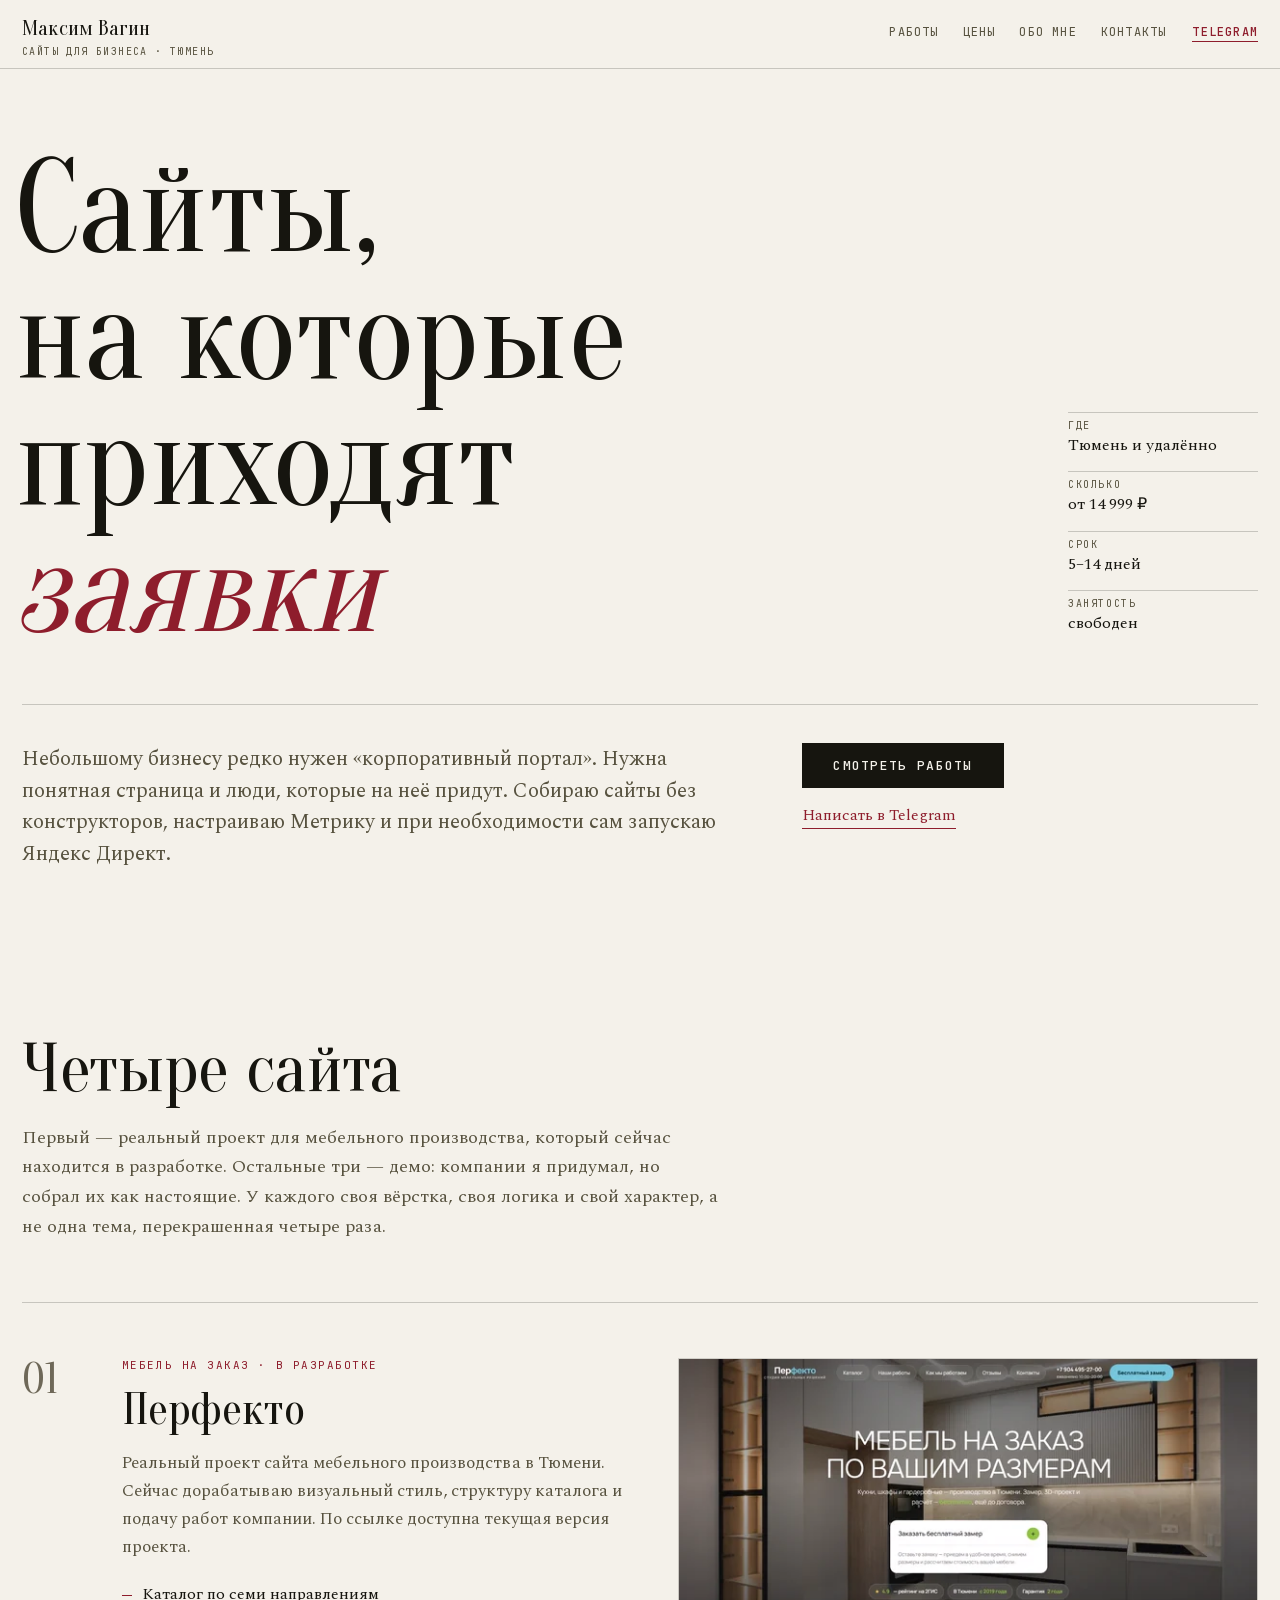
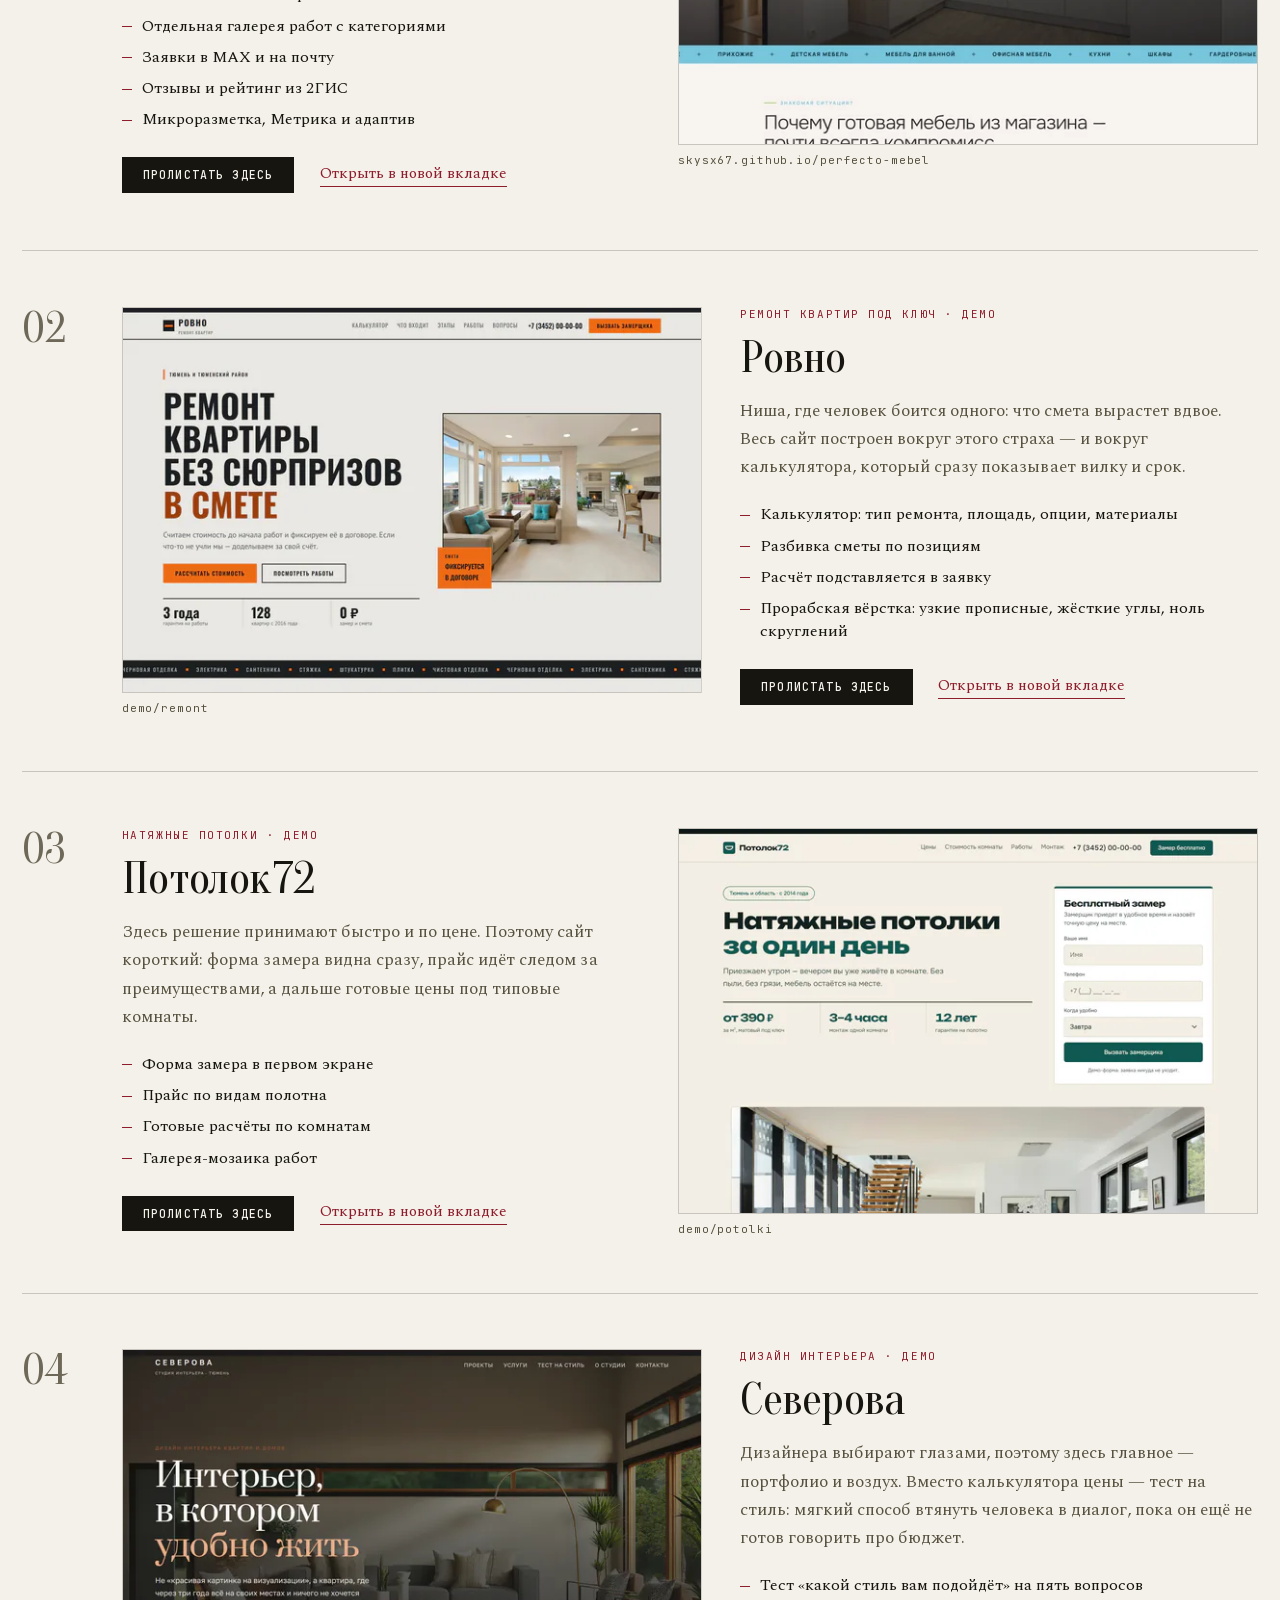
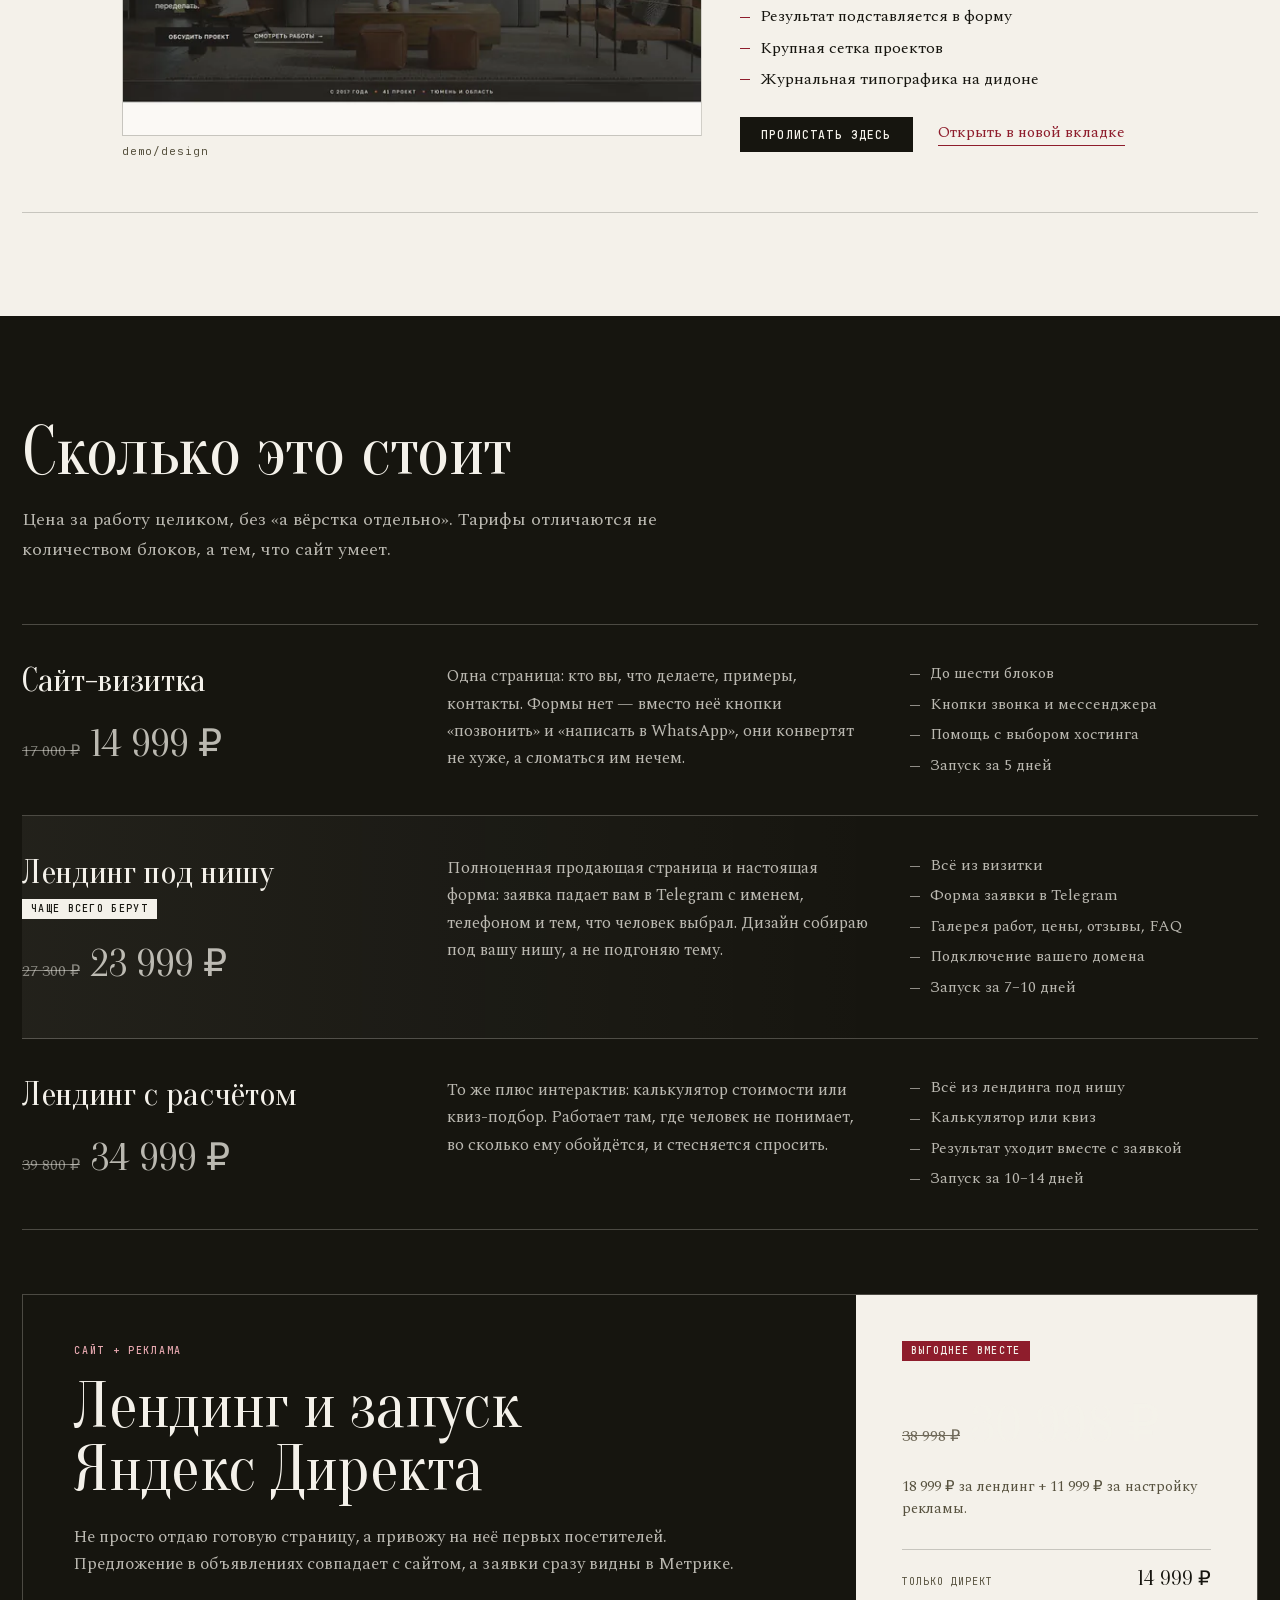
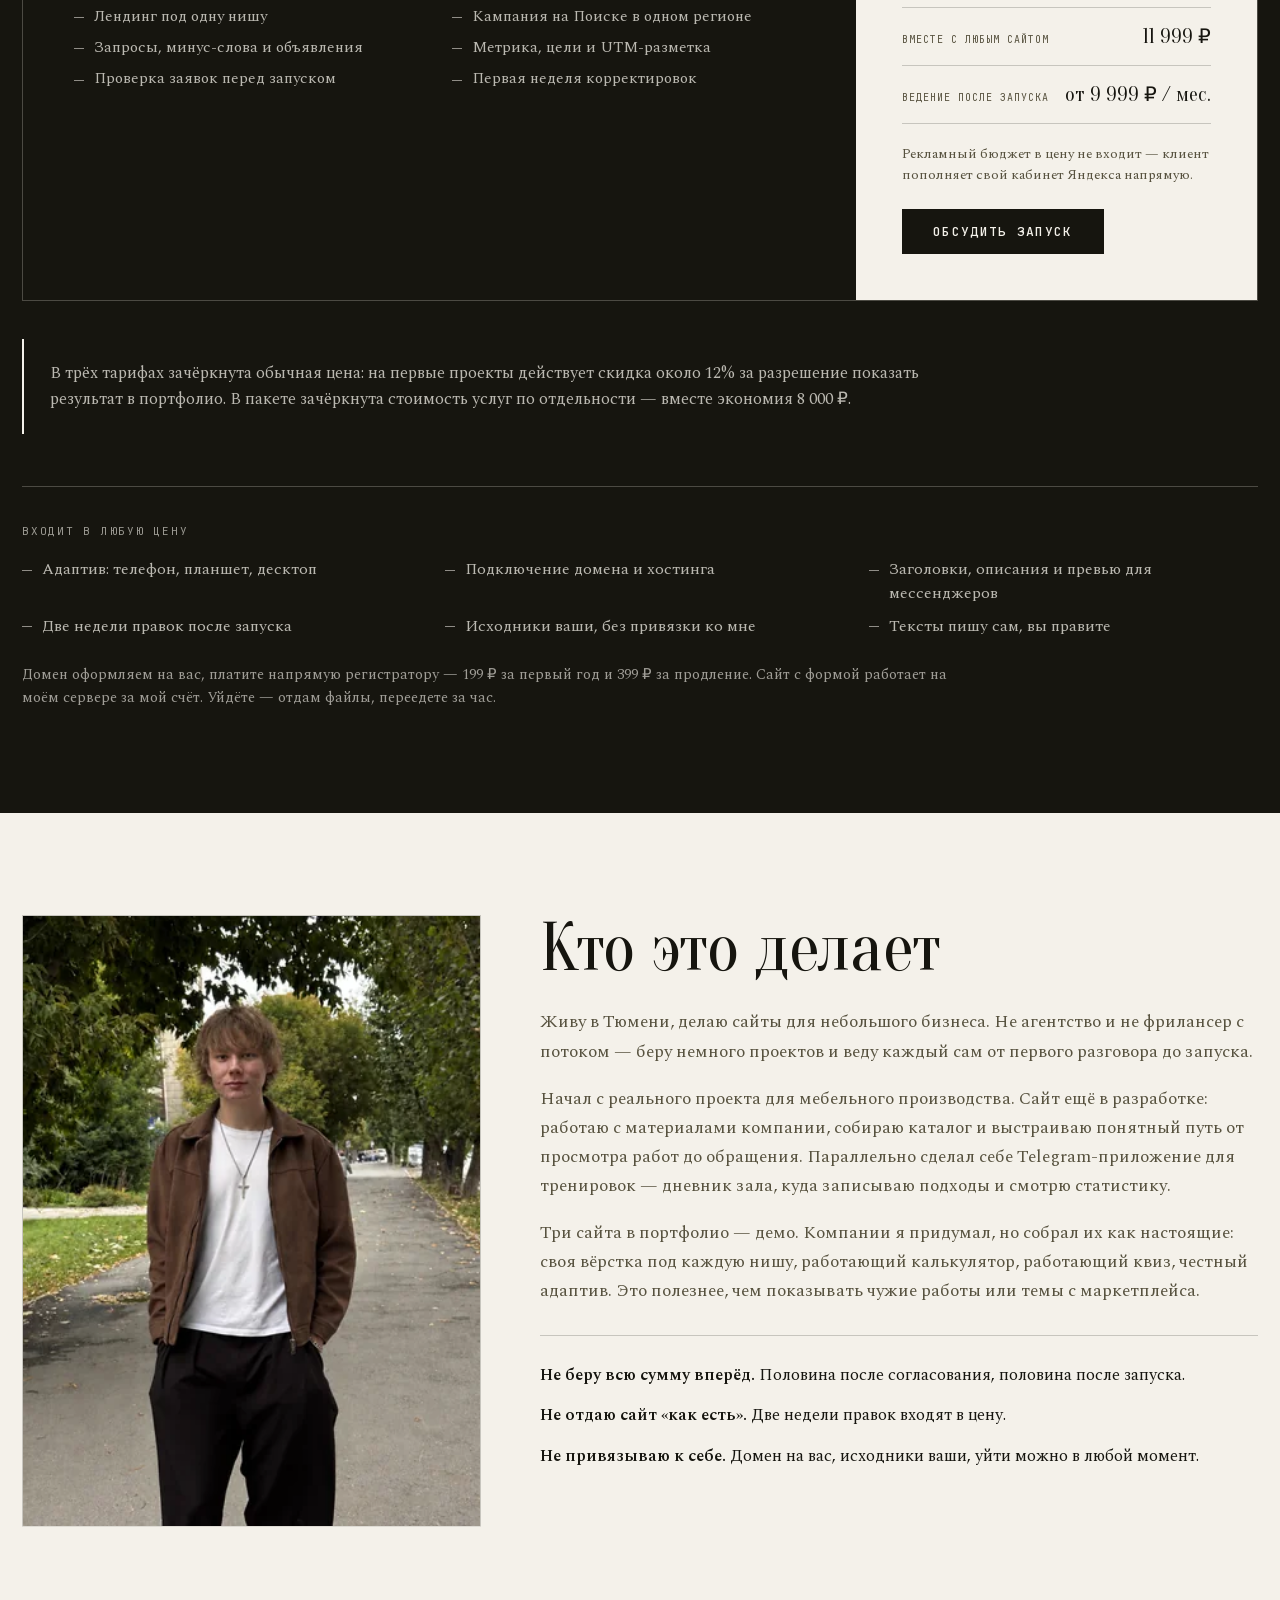
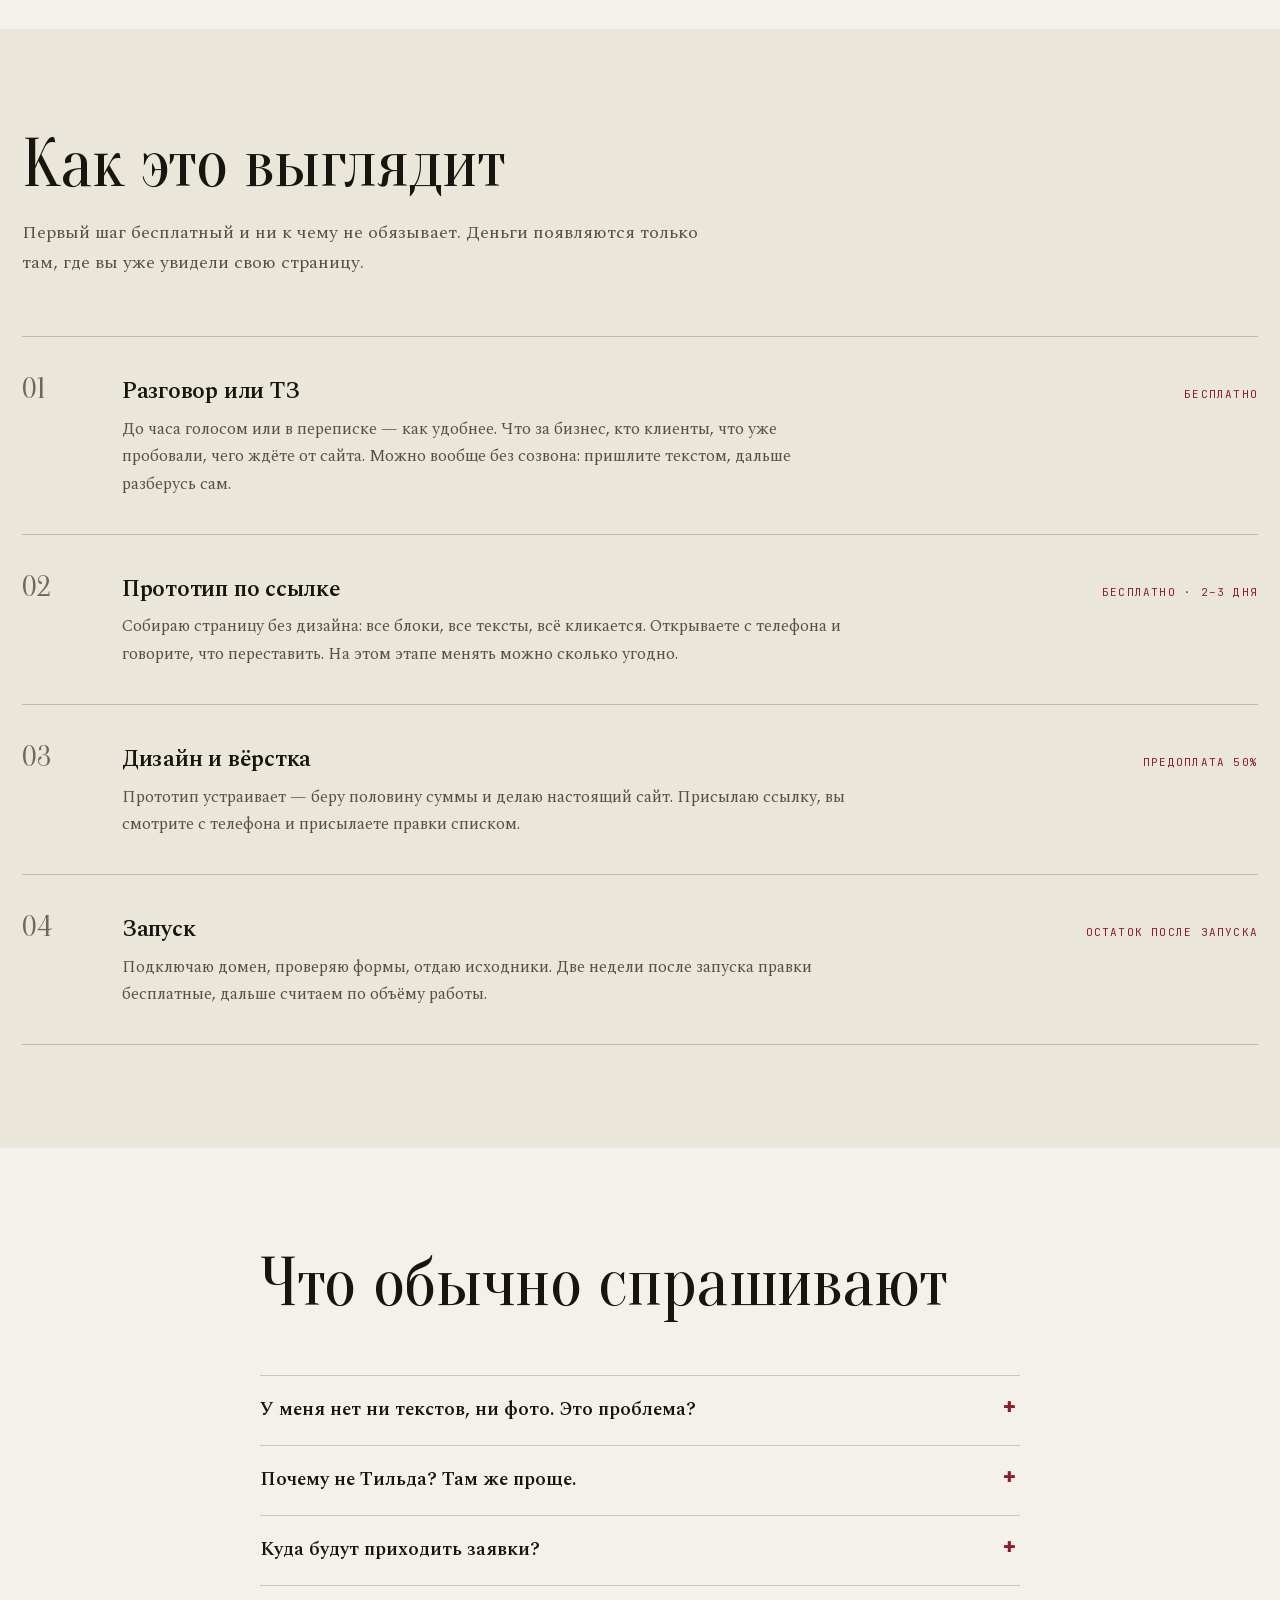
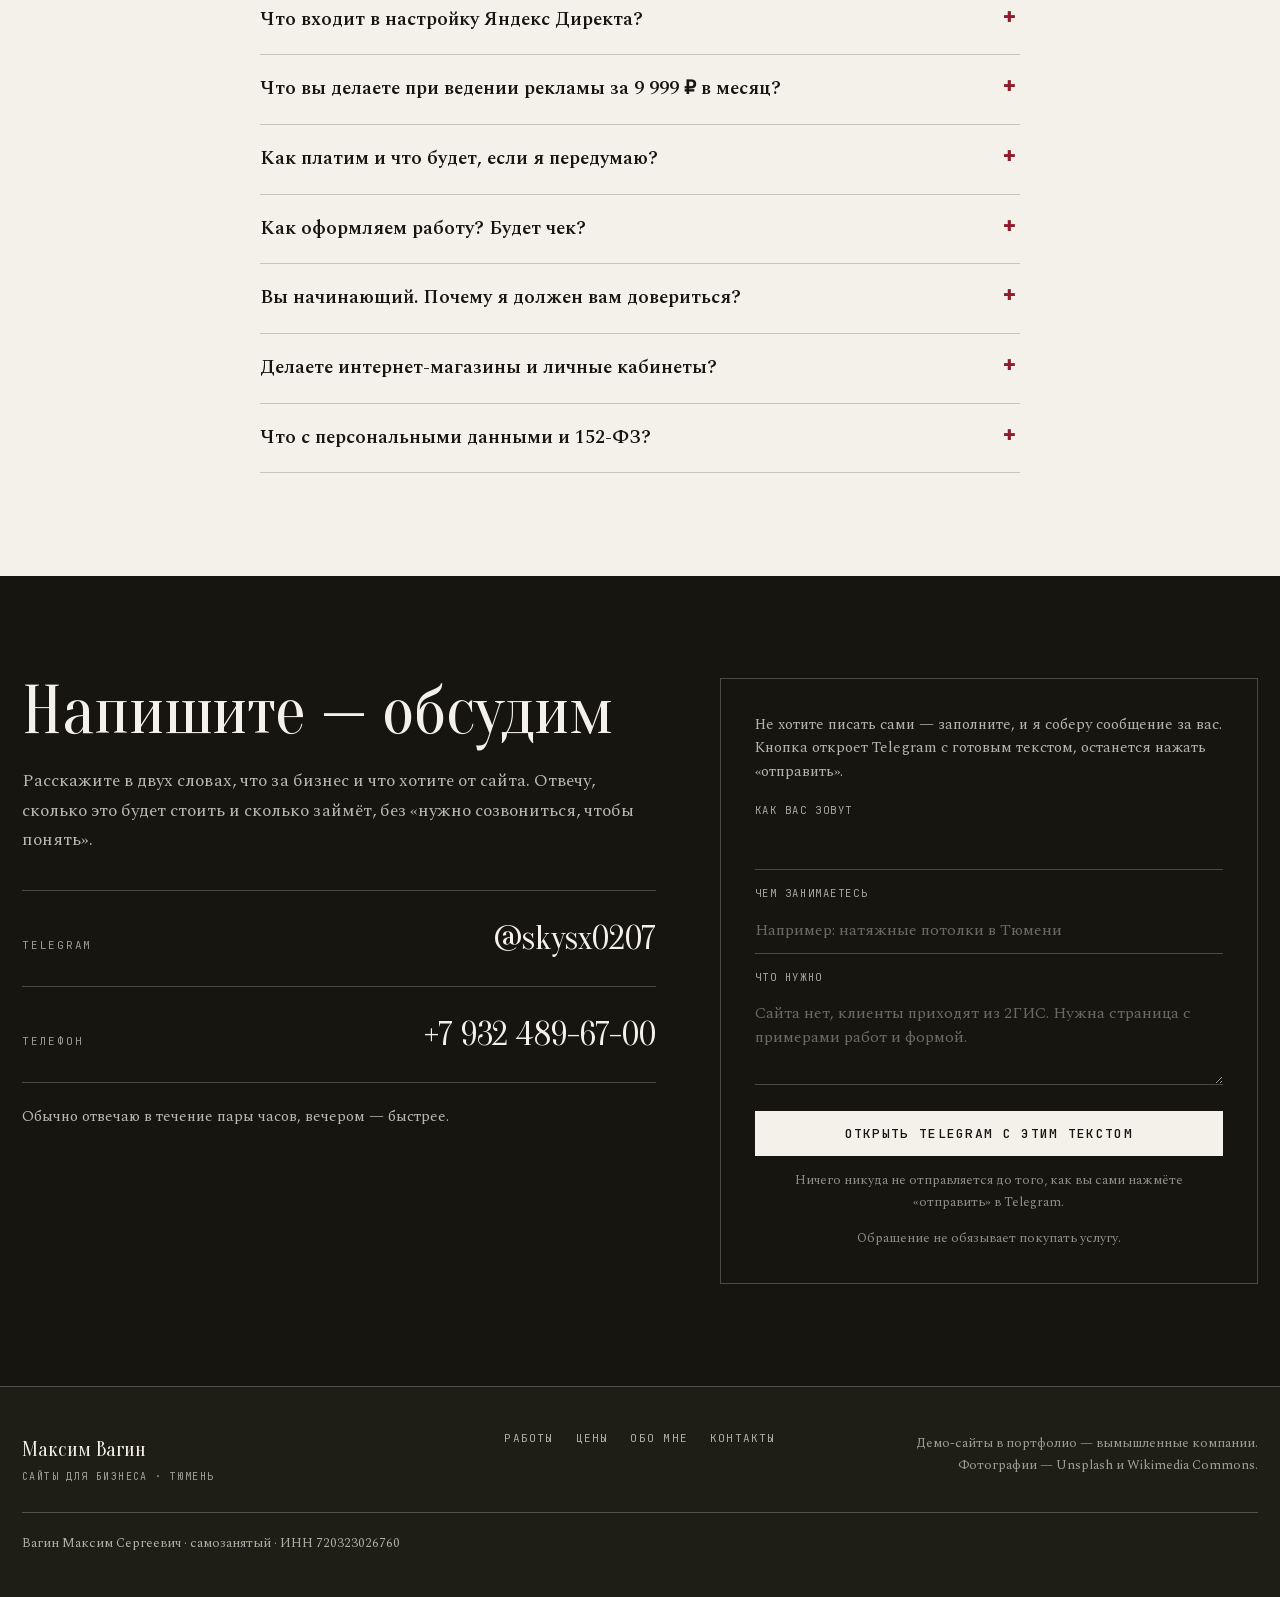
==== index.html @ 486c0d4c "Добавить личный портрет в блок обо мне" ====
<!DOCTYPE html>
<html lang="ru">
<head>
<meta charset="utf-8">
<meta name="viewport" content="width=device-width, initial-scale=1">
<title>Максим Вагин — сайты и Яндекс Директ в Тюмени от 14 999 ₽</title>
<meta name="description" content="Делаю лендинги и сайты-визитки для бизнеса в Тюмени: индивидуальный дизайн, адаптив, заявки и Яндекс Директ. Сайт от 14 999 ₽, лендинг с запуском рекламы — 30 998 ₽.">
<link rel="canonical" href="https://skysx67.github.io/portfolio/">
<meta name="author" content="Максим Вагин">
<meta property="og:type" content="profile">
<meta property="og:locale" content="ru_RU">
<meta property="og:url" content="https://skysx67.github.io/portfolio/">
<meta property="og:title" content="Максим Вагин — сайты для бизнеса в Тюмени">
<meta property="og:description" content="Лендинги без конструкторов и запуск Яндекс Директа. Сайт от 14 999 ₽, пакет с рекламой — 30 998 ₽.">
<meta property="og:image" content="https://skysx67.github.io/portfolio/assets/img/og-14999.png">
<meta property="og:image:width" content="1200">
<meta property="og:image:height" content="630">
<meta property="og:image:type" content="image/png">
<meta property="og:image:alt" content="Максим Вагин — сайты для бизнеса от 14 999 рублей">
<meta name="twitter:card" content="summary_large_image">
<meta name="twitter:title" content="Максим Вагин — сайты для бизнеса в Тюмени">
<meta name="twitter:description" content="Сайты от 14 999 ₽. Лендинг с запуском Яндекс Директа — 30 998 ₽.">
<meta name="twitter:image" content="https://skysx67.github.io/portfolio/assets/img/og-14999.png">
<link rel="icon" href="data:image/svg+xml,%3Csvg xmlns='http://www.w3.org/2000/svg' viewBox='0 0 64 64'%3E%3Crect width='64' height='64' fill='%2316150F'/%3E%3Ctext x='32' y='46' font-family='Georgia,serif' font-size='40' fill='%23F4F1EA' text-anchor='middle'%3E%D0%92%3C/text%3E%3C/svg%3E">

<link rel="preload" as="font" type="font/woff2" href="assets/fonts/oranienbaum-400-cyrillic.woff2" crossorigin>
<link rel="preload" as="font" type="font/woff2" href="assets/fonts/spectral-400-cyrillic.woff2" crossorigin>
<link rel="preload" as="image" href="assets/img/case-perfecto-1200.webp" fetchpriority="high"
      imagesrcset="assets/img/case-perfecto-600.webp 600w, assets/img/case-perfecto-900.webp 900w, assets/img/case-perfecto-1200.webp 1200w, assets/img/case-perfecto-1600.webp 1600w"
      imagesizes="(max-width:660px) calc(100vw - 44px), (max-width:1100px) 88vw, (max-width:1324px) 45vw, 575px">
<script>
/* Включаем стартовые состояния анимаций до первой отрисовки — иначе страница
   моргнёт готовым видом. Если app.js почему-то не доедет, через 1,2 с после
   загрузки всё показываем принудительно. */
(function(d){var h=d.documentElement;
 if(matchMedia('(prefers-reduced-motion:reduce)').matches)return;
 h.className+=' rv-on';
 addEventListener('load',function(){setTimeout(function(){
   if(!h.dataset.rvReady)h.classList.remove('rv-on');},1200);});
})(document);
</script>
<link rel="stylesheet" href="assets/css/style.css">

<script type="application/ld+json">
{
  "@context": "https://schema.org",
  "@type": "ProfessionalService",
  "name": "Максим Вагин — разработка сайтов",
  "description": "Разработка лендингов и сайтов-визиток, настройка Яндекс Директа для малого бизнеса в Тюмени.",
  "url": "https://skysx67.github.io/portfolio/",
  "areaServed": { "@type": "City", "name": "Тюмень" },
  "priceRange": "14999-34999 RUB",
  "founder": { "@type": "Person", "name": "Максим Вагин" },
  "sameAs": ["https://t.me/skysx0207"],
  "telephone": "+79324896700",
  "makesOffer": [
    { "@type": "Offer", "name": "Сайт-визитка", "price": "14999", "priceCurrency": "RUB",
      "description": "Одна страница без формы: кнопки «позвонить» и «написать в WhatsApp». Запуск за 5 дней." },
    { "@type": "Offer", "name": "Лендинг под нишу", "price": "23999", "priceCurrency": "RUB",
      "description": "Продающая страница с формой заявки в Telegram, галереей, ценами и FAQ. Запуск за 7–10 дней." },
    { "@type": "Offer", "name": "Лендинг с расчётом", "price": "34999", "priceCurrency": "RUB",
      "description": "Лендинг с калькулятором стоимости или квизом-подбором. Запуск за 10–14 дней." },
    { "@type": "Offer", "name": "Настройка Яндекс Директа", "price": "14999", "priceCurrency": "RUB",
      "description": "Настройка поисковой рекламной кампании, Метрики, целей и UTM-разметки." },
    { "@type": "Offer", "name": "Лендинг и запуск Яндекс Директа", "price": "30998", "priceCurrency": "RUB",
      "description": "Лендинг под нишу и настройка поисковой рекламы в Яндекс Директе." },
    { "@type": "Offer", "name": "Ведение Яндекс Директа", "price": "9999", "priceCurrency": "RUB",
      "description": "Ежемесячная оптимизация поисковой рекламы, контроль расходов и отчёт по результатам." }
  ]
}
</script>
</head>
<body>

<a class="skip" href="#main">Перейти к содержимому</a>

<header class="hdr" id="top">
  <div class="wrap hdr__in">
    <a class="brand" href="#top">
      <span class="brand__name">Максим Вагин</span>
      <span class="brand__role">сайты для бизнеса · Тюмень</span>
    </a>
    <nav class="nav" aria-label="Основная навигация">
      <a href="#cases">Работы</a>
      <a href="#services">Цены</a>
      <a href="#about">Обо мне</a>
      <a href="#contact">Контакты</a>
    </nav>
    <a class="hdr__tg" href="https://t.me/skysx0207" target="_blank" rel="noopener">Telegram</a>
    <button class="burger" type="button" aria-label="Меню" aria-expanded="false" aria-controls="mnav">
      <span></span>
    </button>
  </div>
  <nav class="mnav" id="mnav" hidden aria-label="Мобильная навигация">
    <a href="#cases">Работы</a><a href="#services">Цены</a><a href="#about">Обо мне</a><a href="#contact">Контакты</a>
    <a href="https://t.me/skysx0207" target="_blank" rel="noopener">Telegram · @skysx0207</a>
  </nav>
</header>

<main id="main">

<!-- HERO -->
<section class="hero">
  <div class="wrap hero__in">
    <div class="hero__head">
      <h1 data-rv="mask">Сайты,<br>на которые<br>приходят<br><span class="hero__em">заявки</span></h1>
    </div>
    <aside class="hero__meta" data-rv="up" style="--rv-i:1">
      <dl>
        <div><dt>Где</dt><dd>Тюмень и удалённо</dd></div>
        <div><dt>Сколько</dt><dd>от 14 999 ₽</dd></div>
        <div><dt>Срок</dt><dd>5–14 дней</dd></div>
        <div><dt>Занятость</dt><dd>свободен</dd></div>
      </dl>
    </aside>
  </div>
  <div class="wrap hero__foot">
    <p class="hero__lead" data-rv="up">Небольшому бизнесу редко нужен «корпоративный портал». Нужна понятная страница и люди, которые на неё придут. Собираю сайты без конструкторов, настраиваю Метрику и при необходимости сам запускаю Яндекс Директ.</p>
    <p class="hero__cta" data-rv="up" style="--rv-i:1">
      <a class="btn" href="#cases">Смотреть работы</a>
      <a class="ulink" href="https://t.me/skysx0207" target="_blank" rel="noopener">Написать в Telegram</a>
    </p>
  </div>
</section>

<!-- КЕЙСЫ -->
<section class="sec" id="cases">
  <div class="wrap">
    <header class="shead">
      <h2 data-rv="mask">Четыре сайта</h2>
      <p data-rv="up" style="--rv-i:1">Первый — реальный проект для мебельного производства, который сейчас находится в разработке. Остальные три — демо: компании я придумал, но собрал их как настоящие. У каждого своя вёрстка, своя логика и свой характер, а не одна тема, перекрашенная четыре раза.</p>
    </header>

    <ol class="cases">

      <li class="case" data-rv="row" data-rv-stagger data-view="https://skysx67.github.io/perfecto-mebel/" data-view-title="Перфекто" data-view-url="skysx67.github.io/perfecto-mebel">
        <span class="case__num" data-rv="fig" aria-hidden="true">01</span>
        <div class="case__body" data-rv="up">
          <p class="case__niche">Мебель на заказ · в разработке</p>
          <h3>Перфекто</h3>
          <p class="case__desc">Реальный проект сайта мебельного производства в Тюмени. Сейчас дорабатываю визуальный стиль, структуру каталога и подачу работ компании. По ссылке доступна текущая версия проекта.</p>
          <ul class="case__list">
            <li>Каталог по семи направлениям</li>
            <li>Отдельная галерея работ с категориями</li>
            <li>Заявки в MAX и на почту</li>
            <li>Отзывы и рейтинг из 2ГИС</li>
            <li>Микроразметка, Метрика и адаптив</li>
          </ul>
          <p class="case__go"><button class="btn btn--sm" type="button" data-view-open>Пролистать здесь</button><a class="ulink" href="https://skysx67.github.io/perfecto-mebel/" target="_blank" rel="noopener">Открыть в новой вкладке</a></p>
        </div>
        <figure class="case__shot" data-rv="img">
          <a href="https://skysx67.github.io/perfecto-mebel/" target="_blank" rel="noopener">
            <img src="assets/img/case-perfecto-1200.webp"
                 srcset="assets/img/case-perfecto-600.webp 600w, assets/img/case-perfecto-900.webp 900w, assets/img/case-perfecto-1200.webp 1200w, assets/img/case-perfecto-1600.webp 1600w"
                 sizes="(max-width:660px) calc(100vw - 44px), (max-width:1100px) 88vw, (max-width:1324px) 45vw, 575px"
                 alt="Обновлённый первый экран сайта мебельной компании Перфекто: кухня в интерьере и заголовок «Мебель на заказ по вашим размерам»" width="1200" height="800" fetchpriority="high">
          </a>
          <figcaption>skysx67.github.io/perfecto-mebel</figcaption>
        </figure>
      </li>

      <li class="case case--flip" data-rv="row" data-rv-stagger data-view="demo/remont/" data-view-title="Ровно" data-view-url="demo/remont">
        <span class="case__num" data-rv="fig" aria-hidden="true">02</span>
        <div class="case__body" data-rv="up">
          <p class="case__niche">Ремонт квартир под ключ · демо</p>
          <h3>Ровно</h3>
          <p class="case__desc">Ниша, где человек боится одного: что смета вырастет вдвое. Весь сайт построен вокруг этого страха — и вокруг калькулятора, который сразу показывает вилку и срок.</p>
          <ul class="case__list">
            <li>Калькулятор: тип ремонта, площадь, опции, материалы</li>
            <li>Разбивка сметы по позициям</li>
            <li>Расчёт подставляется в заявку</li>
            <li>Прорабская вёрстка: узкие прописные, жёсткие углы, ноль скруглений</li>
          </ul>
          <p class="case__go"><button class="btn btn--sm" type="button" data-view-open>Пролистать здесь</button><a class="ulink" href="demo/remont/">Открыть в новой вкладке</a></p>
        </div>
        <figure class="case__shot" data-rv="img">
          <a href="demo/remont/"><img src="assets/img/case-remont-1200.webp"
                 srcset="assets/img/case-remont-600.webp 600w, assets/img/case-remont-900.webp 900w, assets/img/case-remont-1200.webp 1200w, assets/img/case-remont-1600.webp 1600w"
                 sizes="(max-width:660px) calc(100vw - 44px), (max-width:1100px) 88vw, (max-width:1324px) 45vw, 575px"
                 alt="Первый экран демо-лендинга ремонта квартир «Ровно» с калькулятором сметы" width="1200" height="800" loading="lazy"></a>
          <figcaption>demo/remont</figcaption>
        </figure>
      </li>

      <li class="case" data-rv="row" data-rv-stagger data-view="demo/potolki/" data-view-title="Потолок 72" data-view-url="demo/potolki">
        <span class="case__num" data-rv="fig" aria-hidden="true">03</span>
        <div class="case__body" data-rv="up">
          <p class="case__niche">Натяжные потолки · демо</p>
          <h3>Потолок&#8202;72</h3>
          <p class="case__desc">Здесь решение принимают быстро и по цене. Поэтому сайт короткий: форма замера видна сразу, прайс идёт следом за преимуществами, а дальше готовые цены под типовые комнаты.</p>
          <ul class="case__list">
            <li>Форма замера в первом экране</li>
            <li>Прайс по видам полотна</li>
            <li>Готовые расчёты по комнатам</li>
            <li>Галерея-мозаика работ</li>
          </ul>
          <p class="case__go"><button class="btn btn--sm" type="button" data-view-open>Пролистать здесь</button><a class="ulink" href="demo/potolki/">Открыть в новой вкладке</a></p>
        </div>
        <figure class="case__shot" data-rv="img">
          <a href="demo/potolki/"><img src="assets/img/case-potolki-1200.webp"
                 srcset="assets/img/case-potolki-600.webp 600w, assets/img/case-potolki-900.webp 900w, assets/img/case-potolki-1200.webp 1200w, assets/img/case-potolki-1600.webp 1600w"
                 sizes="(max-width:660px) calc(100vw - 44px), (max-width:1100px) 88vw, (max-width:1324px) 45vw, 575px"
                 alt="Первый экран демо-лендинга натяжных потолков «Потолок72» с формой замера" width="1200" height="800" loading="lazy"></a>
          <figcaption>demo/potolki</figcaption>
        </figure>
      </li>

      <li class="case case--flip" data-rv="row" data-rv-stagger data-view="demo/design/" data-view-title="Северова" data-view-url="demo/design">
        <span class="case__num" data-rv="fig" aria-hidden="true">04</span>
        <div class="case__body" data-rv="up">
          <p class="case__niche">Дизайн интерьера · демо</p>
          <h3>Северова</h3>
          <p class="case__desc">Дизайнера выбирают глазами, поэтому здесь главное — портфолио и воздух. Вместо калькулятора цены — тест на стиль: мягкий способ втянуть человека в диалог, пока он ещё не готов говорить про бюджет.</p>
          <ul class="case__list">
            <li>Тест «какой стиль вам подойдёт» на пять вопросов</li>
            <li>Результат подставляется в форму</li>
            <li>Крупная сетка проектов</li>
            <li>Журнальная типографика на дидоне</li>
          </ul>
          <p class="case__go"><button class="btn btn--sm" type="button" data-view-open>Пролистать здесь</button><a class="ulink" href="demo/design/">Открыть в новой вкладке</a></p>
        </div>
        <figure class="case__shot" data-rv="img">
          <a href="demo/design/"><img src="assets/img/case-design-1200.webp"
                 srcset="assets/img/case-design-600.webp 600w, assets/img/case-design-900.webp 900w, assets/img/case-design-1200.webp 1200w, assets/img/case-design-1600.webp 1600w"
                 sizes="(max-width:660px) calc(100vw - 44px), (max-width:1100px) 88vw, (max-width:1324px) 45vw, 575px"
                 alt="Первый экран демо-лендинга студии дизайна интерьера «Северова»" width="1200" height="800" loading="lazy"></a>
          <figcaption>demo/design</figcaption>
        </figure>
      </li>

    </ol>
  </div>
</section>

<!-- ЦЕНЫ -->
<section class="sec sec--dark" id="services">
  <div class="wrap">
    <header class="shead shead--light">
      <h2 data-rv="mask">Сколько это стоит</h2>
      <p data-rv="up" style="--rv-i:1">Цена за работу целиком, без «а вёрстка отдельно». Тарифы отличаются не количеством блоков, а тем, что сайт умеет.</p>
    </header>

    <div class="price" data-rv-stagger>

      <article class="tier" data-rv="up">
        <div class="tier__head">
          <h3>Сайт-визитка</h3>
          <p class="tier__sum"><s>17 000 ₽</s> <b>14 999 ₽</b></p>
        </div>
        <p class="tier__what">Одна страница: кто вы, что делаете, примеры, контакты. Формы нет — вместо неё кнопки «позвонить» и «написать в WhatsApp», они конвертят не хуже, а сломаться им нечем.</p>
        <ul class="tier__list">
          <li>До шести блоков</li>
          <li>Кнопки звонка и мессенджера</li>
          <li>Помощь с выбором хостинга</li>
          <li>Запуск за 5 дней</li>
        </ul>
      </article>

      <article class="tier tier--main" data-rv="up">
        <div class="tier__head">
          <h3>Лендинг под нишу <span class="tier__tag">чаще всего берут</span></h3>
          <p class="tier__sum"><s>27 300 ₽</s> <b>23 999 ₽</b></p>
        </div>
        <p class="tier__what">Полноценная продающая страница и настоящая форма: заявка падает вам в Telegram с именем, телефоном и тем, что человек выбрал. Дизайн собираю под вашу нишу, а не подгоняю тему.</p>
        <ul class="tier__list">
          <li>Всё из визитки</li>
          <li>Форма заявки в Telegram</li>
          <li>Галерея работ, цены, отзывы, FAQ</li>
          <li>Подключение вашего домена</li>
          <li>Запуск за 7–10 дней</li>
        </ul>
      </article>

      <article class="tier" data-rv="up">
        <div class="tier__head">
          <h3>Лендинг с расчётом</h3>
          <p class="tier__sum"><s>39 800 ₽</s> <b>34 999 ₽</b></p>
        </div>
        <p class="tier__what">То же плюс интерактив: калькулятор стоимости или квиз-подбор. Работает там, где человек не понимает, во сколько ему обойдётся, и стесняется спросить.</p>
        <ul class="tier__list">
          <li>Всё из лендинга под нишу</li>
          <li>Калькулятор или квиз</li>
          <li>Результат уходит вместе с заявкой</li>
          <li>Запуск за 10–14 дней</li>
        </ul>
      </article>

    </div>

    <article class="launch" data-rv="up">
      <div class="launch__copy">
        <p class="launch__eyebrow">Сайт + реклама</p>
        <h3>Лендинг и запуск Яндекс Директа</h3>
        <p class="launch__lead">Не просто отдаю готовую страницу, а привожу на неё первых посетителей. Предложение в объявлениях совпадает с сайтом, а заявки сразу видны в Метрике.</p>
        <ul class="tier__list launch__list">
          <li>Лендинг под одну нишу</li>
          <li>Кампания на Поиске в одном регионе</li>
          <li>Запросы, минус-слова и объявления</li>
          <li>Метрика, цели и UTM-разметка</li>
          <li>Проверка заявок перед запуском</li>
          <li>Первая неделя корректировок</li>
        </ul>
      </div>
      <aside class="launch__buy">
        <span class="tier__tag">выгоднее вместе</span>
        <p class="tier__sum launch__sum"><s>38 998 ₽</s> <b>30 998 ₽</b></p>
        <p class="launch__math">18 999 ₽ за лендинг + 11 999 ₽ за настройку рекламы.</p>
        <dl class="launch__rates">
          <div><dt>Только Директ</dt><dd>14 999 ₽</dd></div>
          <div><dt>Вместе с любым сайтом</dt><dd>11 999 ₽</dd></div>
          <div><dt>Ведение после запуска</dt><dd>от 9 999 ₽ / мес.</dd></div>
        </dl>
        <p class="launch__note">Рекламный бюджет в цену не входит — клиент пополняет свой кабинет Яндекса напрямую.</p>
        <a class="btn" href="#contact">Обсудить запуск</a>
      </aside>
    </article>

    <!-- Убрать этот блок, когда наберётся три клиента -->
    <p class="offer" data-rv="up">В трёх тарифах зачёркнута обычная цена: на первые проекты действует скидка около 12% за разрешение показать результат в портфолио. В пакете зачёркнута стоимость услуг по отдельности — вместе экономия 8 000 ₽.</p>

    <div class="incl" data-rv="up">
      <h3>Входит в любую цену</h3>
      <ul>
        <li>Адаптив: телефон, планшет, десктоп</li>
        <li>Подключение домена и хостинга</li>
        <li>Заголовки, описания и превью для мессенджеров</li>
        <li>Две недели правок после запуска</li>
        <li>Исходники ваши, без привязки ко мне</li>
        <li>Тексты пишу сам, вы правите</li>
      </ul>
      <p class="incl__note">Домен оформляем на вас, платите напрямую регистратору — 199 ₽ за первый год и 399 ₽ за продление. Сайт с формой работает на моём сервере за мой счёт. Уйдёте — отдам файлы, переедете за час.</p>
    </div>
  </div>
</section>

<!-- ОБО МНЕ -->
<section class="sec" id="about">
  <div class="wrap about">
    <figure class="about__img" data-rv="img">
      <img src="assets/img/maxim-portrait-600.webp"
           srcset="assets/img/maxim-portrait-360.webp 360w, assets/img/maxim-portrait-600.webp 600w, assets/img/maxim-portrait-1086.webp 1086w"
           sizes="(max-width:604px) calc(100vw - 44px), (max-width:900px) 560px, (max-width:1324px) 36vw, 468px"
           alt="Максим Вагин — разработчик сайтов для небольшого бизнеса в Тюмени" width="600" height="800" loading="lazy">
    </figure>
    <div class="about__text" data-rv="up" style="--rv-i:1">
      <h2 data-rv="mask">Кто это делает</h2>
      <p>Живу в Тюмени, делаю сайты для небольшого бизнеса. Не агентство и не фрилансер с потоком — беру немного проектов и веду каждый сам от первого разговора до запуска.</p>
      <p>Начал с реального проекта для мебельного производства. Сайт ещё в разработке: работаю с материалами компании, собираю каталог и выстраиваю понятный путь от просмотра работ до обращения. Параллельно сделал себе Telegram-приложение для тренировок — дневник зала, куда записываю подходы и смотрю статистику.</p>
      <p>Три сайта в портфолио — демо. Компании я придумал, но собрал их как настоящие: своя вёрстка под каждую нишу, работающий калькулятор, работающий квиз, честный адаптив. Это полезнее, чем показывать чужие работы или темы с маркетплейса.</p>
      <ul class="about__list">
        <li><b>Не беру всю сумму вперёд.</b> Половина после согласования, половина после запуска.</li>
        <li><b>Не отдаю сайт «как есть».</b> Две недели правок входят в цену.</li>
        <li><b>Не привязываю к себе.</b> Домен на вас, исходники ваши, уйти можно в любой момент.</li>
      </ul>
    </div>
  </div>
</section>

<!-- ПРОЦЕСС -->
<section class="sec sec--tint">
  <div class="wrap">
    <header class="shead">
      <h2 data-rv="mask">Как это выглядит</h2>
      <p data-rv="up" style="--rv-i:1">Первый шаг бесплатный и ни к чему не обязывает. Деньги появляются только там, где вы уже увидели свою страницу.</p>
    </header>
    <ol class="flow" data-rv-stagger>
      <li data-rv="up">
        <h3>Разговор или ТЗ</h3>
        <p>До часа голосом или в переписке — как удобнее. Что за бизнес, кто клиенты, что уже пробовали, чего ждёте от сайта. Можно вообще без созвона: пришлите текстом, дальше разберусь сам.</p>
        <p class="flow__t">бесплатно</p>
      </li>
      <li data-rv="up">
        <h3>Прототип по ссылке</h3>
        <p>Собираю страницу без дизайна: все блоки, все тексты, всё кликается. Открываете с телефона и говорите, что переставить. На этом этапе менять можно сколько угодно.</p>
        <p class="flow__t">бесплатно · 2–3 дня</p>
      </li>
      <li data-rv="up">
        <h3>Дизайн и вёрстка</h3>
        <p>Прототип устраивает — беру половину суммы и делаю настоящий сайт. Присылаю ссылку, вы смотрите с телефона и присылаете правки списком.</p>
        <p class="flow__t">предоплата 50%</p>
      </li>
      <li data-rv="up">
        <h3>Запуск</h3>
        <p>Подключаю домен, проверяю формы, отдаю исходники. Две недели после запуска правки бесплатные, дальше считаем по объёму работы.</p>
        <p class="flow__t">остаток после запуска</p>
      </li>
    </ol>
  </div>
</section>

<!-- FAQ -->
<section class="sec">
  <div class="wrap wrap--narrow">
    <header class="shead"><h2 data-rv="mask">Что обычно спрашивают</h2></header>
    <div class="faq" data-rv-stagger>

      <details class="qa" data-rv="up">
        <summary>У меня нет ни текстов, ни фото. Это проблема?</summary>
        <div><p>Тексты пишу сам: задам вопросы, соберу черновик, вы поправите формулировки. С фото сложнее — свои снимки работ всегда убеждают лучше стоковых. Если их нет, на первое время подберу стоковые, потом заменим на ваши, это дело пяти минут.</p></div>
      </details>

      <details class="qa" data-rv="up">
        <summary>Почему не Тильда? Там же проще.</summary>
        <div>
          <p>У сайта на конструкторе есть подписка на платформу. Я передаю исходники: сайт можно разместить у подходящего хостинг-провайдера и перенести к другому разработчику. Подключение домена и хостинга входит в работу; их тарифы, срок размещения и кто оплачивает продление согласуем до начала проекта.</p>
          <p><b>Но минус есть, и он настоящий:</b> сами вы кнопки не потаскаете. На Тильде вы правите сайт мышкой в любой момент, у меня правки делаю я. Если вам важно каждую неделю что-то менять своими руками — берите Тильду, серьёзно, это будет дешевле и спокойнее для вас.</p>
        </div>
      </details>

      <details class="qa" data-rv="up">
        <summary>Куда будут приходить заявки?</summary>
        <div><p>По умолчанию в Telegram: приходит сообщение с именем, телефоном и тем, что человек выбрал в калькуляторе. Можно дублировать на почту. Могу подключить и MAX, но там дольше — бота придётся регистрировать вам. Настраиваю всё я, от вас нужен только чат.</p></div>
      </details>

      <details class="qa" data-rv="up">
        <summary>Что входит в настройку Яндекс Директа?</summary>
        <div>
          <p>Изучаю вашу услугу и конкурентов, собираю целевые запросы и минус-фразы, пишу объявления и запускаю кампанию на Поиске в одном регионе. Подключаю Метрику, цели и UTM-метки, чтобы видеть не только клики, но и заявки.</p>
          <p>Рекламный бюджет оплачивается отдельно напрямую Яндексу. Точное число и цену заявок заранее не обещаю: это становится понятно после запуска и накопления статистики. Рекламный кабинет оформляется на вас и остаётся вашим.</p>
        </div>
      </details>

      <details class="qa" data-rv="up">
        <summary>Что вы делаете при ведении рекламы за 9 999 ₽ в месяц?</summary>
        <div>
          <p>Регулярно проверяю расходы, заявки и реальные поисковые запросы. Отключаю нецелевые показы, добавляю минус-фразы, корректирую ставки, бюджет, время и географию показов, тестирую объявления и слежу за работой целей.</p>
          <p>В конце месяца присылаю короткий понятный отчёт: сколько потрачено, сколько получено обращений, во сколько обошлась заявка и что меняю дальше. Рекламный бюджет в стоимость ведения не входит.</p>
        </div>
      </details>

      <details class="qa" data-rv="up">
        <summary>Как платим и что будет, если я передумаю?</summary>
        <div><p>Разговор, структура и прототип — бесплатно. До оплаты фиксируем ТЗ, сроки и цену в заказе. Затем 50% вперёд, остаток — после запуска и приёмки. Если передумаете, остановлю работу, покажу расчёт выполненного и подтверждённых расходов и верну неотработанный остаток.</p></div>
      </details>

      <details class="qa" data-rv="up">
        <summary>Как оформляем работу? Будет чек?</summary>
        <div><p>До начала отдельно согласуем состав работ, сроки, цену и порядок оплаты. На каждый платёж выдаю чек из «Мой налог». Если нужен отдельный подписанный договор, обсудим его до начала работы.</p></div>
      </details>

      <details class="qa" data-rv="up">
        <summary>Вы начинающий. Почему я должен вам довериться?</summary>
        <div><p>Честный ответ: потому что я пока беру ниже рынка и внимательно работаю над каждым проектом. Работы, по которым можно судить, находятся выше: сайты открываются, калькулятор считает, квиз работает. Начать можно с визитки за 14 999 ₽ — сначала вы увидите прототип, а затем решите, продолжать ли работу.</p></div>
      </details>

      <details class="qa" data-rv="up">
        <summary>Делаете интернет-магазины и личные кабинеты?</summary>
        <div><p>Пока нет. Беру то, что умею делать хорошо: одностраничники с формами, калькуляторами и квизами. Нужен магазин с оплатой и складом — честнее сказать сразу, чем учиться за ваши деньги.</p></div>
      </details>

      <details class="qa" data-rv="up">
        <summary>Что с персональными данными и 152-ФЗ?</summary>
        <div><p>Для формы заранее согласуем, какие данные нужны, где они хранятся и кому передаются. Оператором данных клиентов обычно выступает ваш бизнес. Если мне нужен доступ к заявкам, оформляем отдельное поручение на обработку. Политику, необходимые согласия и технические настройки согласуем под реальную схему работы; одна галочка не заменяет выполнение требований 152-ФЗ.</p></div>
      </details>

    </div>
  </div>
</section>

<!-- КОНТАКТЫ -->
<section class="sec sec--dark" id="contact">
  <div class="wrap contact">
    <div class="contact__text" data-rv="up">
      <h2 data-rv="mask">Напишите — обсудим</h2>
      <p>Расскажите в двух словах, что за бизнес и что хотите от сайта. Отвечу, сколько это будет стоить и сколько займёт, без «нужно созвониться, чтобы понять».</p>
      <ul class="contact__links">
        <li><a href="https://t.me/skysx0207" target="_blank" rel="noopener"><span>Telegram</span><b>@skysx0207</b></a></li>
        <li><a href="tel:+79324896700"><span>Телефон</span><b>+7 932 489-67-00</b></a></li>
      </ul>
      <p class="contact__note">Обычно отвечаю в течение пары часов, вечером — быстрее.</p>
    </div>

    <form class="form" id="contactForm" data-rv="up" style="--rv-i:1" novalidate>
      <p class="form__lead">Не хотите писать сами — заполните, и я соберу сообщение за вас. Кнопка откроет Telegram с готовым текстом, останется нажать «отправить».</p>
      <div class="fld">
        <label for="f-name">Как вас зовут</label>
        <input id="f-name" name="name" type="text" autocomplete="name" required>
        <span class="err" data-err="name"></span>
      </div>
      <div class="fld">
        <label for="f-biz">Чем занимаетесь</label>
        <input id="f-biz" name="biz" type="text" placeholder="Например: натяжные потолки в Тюмени" required>
        <span class="err" data-err="biz"></span>
      </div>
      <div class="fld">
        <label for="f-task">Что нужно</label>
        <textarea id="f-task" name="task" rows="3" placeholder="Сайта нет, клиенты приходят из 2ГИС. Нужна страница с примерами работ и формой."></textarea>
      </div>
      <button class="btn btn--wide" type="submit">Открыть Telegram с этим текстом</button>
      <p class="form__note">Ничего никуда не отправляется до того, как вы сами нажмёте «отправить» в Telegram.</p>
      <p class="form__note">Обращение не обязывает покупать услугу.</p>
    </form>
  </div>
</section>

</main>

<!-- ПРОСМОТРЩИК РАБОТ: настоящий сайт в рамке, не уходя со страницы -->
<div class="viewer" id="viewer" role="dialog" aria-modal="true" aria-labelledby="vTitle" hidden>
  <div class="viewer__win">
    <div class="viewer__bar">
      <p class="viewer__id">
        <b id="vTitle">Перфекто</b>
        <span id="vUrl">skysx67.github.io/perfecto-mebel</span>
      </p>
      <div class="viewer__nav">
        <button class="viewer__arrow" type="button" id="vPrev" aria-label="Предыдущая работа">
          <svg width="17" height="12" viewBox="0 0 17 12" fill="none" aria-hidden="true"><path d="M6 1 1 6l5 5M1 6h15" stroke="currentColor" stroke-width="1.4"/></svg>
        </button>
        <span class="viewer__count" id="vCount" aria-live="polite">1 / 4</span>
        <button class="viewer__arrow" type="button" id="vNext" aria-label="Следующая работа">
          <svg width="17" height="12" viewBox="0 0 17 12" fill="none" aria-hidden="true"><path d="M11 1l5 5-5 5M16 6H1" stroke="currentColor" stroke-width="1.4"/></svg>
        </button>
      </div>
      <a class="viewer__out" id="vOpen" href="#" target="_blank" rel="noopener">В новой вкладке&#8202;↗</a>
      <button class="viewer__x" type="button" id="vClose" aria-label="Закрыть просмотр">
        <svg width="14" height="14" viewBox="0 0 14 14" fill="none" aria-hidden="true"><path d="M1 1l12 12M13 1L1 13" stroke="currentColor" stroke-width="1.4"/></svg>
      </button>
    </div>
    <div class="viewer__stage">
      <iframe id="vFrame" title="Просмотр работы" src="about:blank"></iframe>
      <p class="viewer__wait" id="vWait">Загружаю сайт…</p>
    </div>
  </div>
  <p class="viewer__hint">Внутри окна работает всё: калькулятор считает, квиз проходится, формы проверяются. Листайте колесом внутри окна, между работами — стрелками&#160;← →, закрыть — Esc.</p>
</div>

<footer class="ftr">
  <div class="wrap ftr__in" data-rv="up">
    <p class="ftr__brand">Максим Вагин<span>Сайты для бизнеса · Тюмень</span></p>
    <nav class="ftr__nav" aria-label="Подвал">
      <a href="#cases">Работы</a><a href="#services">Цены</a><a href="#about">Обо мне</a><a href="#contact">Контакты</a>
    </nav>
    <p class="ftr__note">Демо-сайты в портфолио — вымышленные компании.<br>Фотографии — Unsplash и Wikimedia Commons.</p>
  </div>
  <div class="wrap ftr__legal">
    <p>Вагин Максим Сергеевич · самозанятый · ИНН 720323026760</p>
  </div>
</footer>

<script src="assets/js/app.js"></script>
</body>
</html>
---- assets/css/style.css ----
/* ==========================================================================
   Портфолио — Максим Вагин
   Визуальный язык: типографический манифест.
   Высококонтрастная антиква Oranienbaum на заголовках, Spectral в тексте,
   JetBrains Mono на служебных метках. Бумага и чернила, один бордовый акцент.
   Ни одной скруглённой карточки с тенью — только линии и воздух.
   ========================================================================== */

/* --- Локальные шрифты: без обращений к Google, минус 590 мс блокировки --- */
@font-face{font-family:'Oranienbaum';font-style:normal;font-weight:400;font-display:swap;src:url('../fonts/oranienbaum-400-cyrillic.woff2') format('woff2');unicode-range:U+0301,U+0400-045F,U+0490-0491,U+04B0-04B1,U+2116}
@font-face{font-family:'Oranienbaum';font-style:normal;font-weight:400;font-display:swap;src:url('../fonts/oranienbaum-400-latin.woff2') format('woff2');unicode-range:U+0000-00FF,U+0131,U+0152-0153,U+02BB-02BC,U+02C6,U+02DA,U+02DC,U+0304,U+0308,U+0329,U+2000-206F,U+20AC,U+2122,U+2191,U+2193,U+2212,U+2215,U+FEFF,U+FFFD}
@font-face{font-family:'Spectral';font-style:normal;font-weight:300;font-display:swap;src:url('../fonts/spectral-300-cyrillic.woff2') format('woff2');unicode-range:U+0301,U+0400-045F,U+0490-0491,U+04B0-04B1,U+2116}
@font-face{font-family:'Spectral';font-style:normal;font-weight:300;font-display:swap;src:url('../fonts/spectral-300-latin.woff2') format('woff2');unicode-range:U+0000-00FF,U+0131,U+0152-0153,U+02BB-02BC,U+02C6,U+02DA,U+02DC,U+0304,U+0308,U+0329,U+2000-206F,U+20AC,U+2122,U+2191,U+2193,U+2212,U+2215,U+FEFF,U+FFFD}
@font-face{font-family:'Spectral';font-style:normal;font-weight:400;font-display:swap;src:url('../fonts/spectral-400-cyrillic.woff2') format('woff2');unicode-range:U+0301,U+0400-045F,U+0490-0491,U+04B0-04B1,U+2116}
@font-face{font-family:'Spectral';font-style:normal;font-weight:400;font-display:swap;src:url('../fonts/spectral-400-latin.woff2') format('woff2');unicode-range:U+0000-00FF,U+0131,U+0152-0153,U+02BB-02BC,U+02C6,U+02DA,U+02DC,U+0304,U+0308,U+0329,U+2000-206F,U+20AC,U+2122,U+2191,U+2193,U+2212,U+2215,U+FEFF,U+FFFD}
@font-face{font-family:'Spectral';font-style:normal;font-weight:600;font-display:swap;src:url('../fonts/spectral-600-cyrillic.woff2') format('woff2');unicode-range:U+0301,U+0400-045F,U+0490-0491,U+04B0-04B1,U+2116}
@font-face{font-family:'Spectral';font-style:normal;font-weight:600;font-display:swap;src:url('../fonts/spectral-600-latin.woff2') format('woff2');unicode-range:U+0000-00FF,U+0131,U+0152-0153,U+02BB-02BC,U+02C6,U+02DA,U+02DC,U+0304,U+0308,U+0329,U+2000-206F,U+20AC,U+2122,U+2191,U+2193,U+2212,U+2215,U+FEFF,U+FFFD}
@font-face{font-family:'JetBrains Mono';font-style:normal;font-weight:400;font-display:swap;src:url('../fonts/jetbrains-mono-400-cyrillic.woff2') format('woff2');unicode-range:U+0301,U+0400-045F,U+0490-0491,U+04B0-04B1,U+2116}
@font-face{font-family:'JetBrains Mono';font-style:normal;font-weight:400;font-display:swap;src:url('../fonts/jetbrains-mono-400-latin.woff2') format('woff2');unicode-range:U+0000-00FF,U+0131,U+0152-0153,U+02BB-02BC,U+02C6,U+02DA,U+02DC,U+0304,U+0308,U+0329,U+2000-206F,U+20AC,U+2122,U+2191,U+2193,U+2212,U+2215,U+FEFF,U+FFFD}
@font-face{font-family:'JetBrains Mono';font-style:normal;font-weight:500;font-display:swap;src:url('../fonts/jetbrains-mono-500-cyrillic.woff2') format('woff2');unicode-range:U+0301,U+0400-045F,U+0490-0491,U+04B0-04B1,U+2116}
@font-face{font-family:'JetBrains Mono';font-style:normal;font-weight:500;font-display:swap;src:url('../fonts/jetbrains-mono-500-latin.woff2') format('woff2');unicode-range:U+0000-00FF,U+0131,U+0152-0153,U+02BB-02BC,U+02C6,U+02DA,U+02DC,U+0304,U+0308,U+0329,U+2000-206F,U+20AC,U+2122,U+2191,U+2193,U+2212,U+2215,U+FEFF,U+FFFD}

:root{
  --paper:#F4F1EA;
  --paper-2:#EBE6DA;
  --ink:#16150F;
  --ink-2:#1F1E16;
  --tx:#16150F;
  --tx-mut:#57523F;
  --tx-faint:#6E6858;
  --tx-light:rgba(244,241,234,.74);
  --wine:#8E1D2C;
  --rule:rgba(22,21,15,.2);
  --rule-l:rgba(244,241,234,.24);
  --pad:clamp(64px,8vw,140px);
  /* Общая левая колонка под номера: кейсы и шаги процесса стоят на одной линии */
  --rail:clamp(46px,4.8vw,84px);
  --serif:'Spectral',Georgia,'Times New Roman',serif;
  --display:'Oranienbaum','Spectral',Georgia,serif;
  --mono:'JetBrains Mono',ui-monospace,'Cascadia Mono',monospace;
}

*,*::before,*::after{box-sizing:border-box}
html{scroll-behavior:smooth;-webkit-text-size-adjust:100%}
body{
  margin:0;background:var(--paper);color:var(--tx);
  font:400 17.5px/1.66 var(--serif);
  overflow-x:hidden;text-rendering:optimizeLegibility;
}
img{max-width:100%;height:auto;display:block}
a{color:inherit}
p{margin:0}
h1,h2,h3{margin:0;font-weight:400}
h1,h2{font-family:var(--display);line-height:.96;letter-spacing:-.005em}
h1{font-size:clamp(54px,10.5vw,132px)}
h2{font-size:clamp(34px,5.4vw,72px)}
h3{font-family:var(--serif);font-weight:600;font-size:clamp(19px,1.8vw,23px);line-height:1.22;letter-spacing:-.01em}
s{color:var(--tx-faint);text-decoration-thickness:1px}

.wrap{width:min(1280px,100% - 44px);margin-inline:auto}
.wrap--narrow{width:min(760px,100% - 44px);margin-inline:auto}
.skip{position:absolute;left:-9999px;top:0;background:var(--ink);color:var(--paper);padding:12px 18px;z-index:200}
.skip:focus{left:12px;top:12px}

/* --- кнопки и ссылки --- */
.btn{
  display:inline-block;padding:15px 30px;border:1px solid var(--ink);
  background:var(--ink);color:var(--paper);text-decoration:none;
  font:500 13px/1 var(--mono);letter-spacing:.1em;text-transform:uppercase;
  cursor:pointer;transition:background .18s,color .18s;
}
.btn:hover{background:var(--wine);border-color:var(--wine);color:#fff}
.btn--sm{padding:11px 20px;font-size:11.5px}
.btn--wide{width:100%}
.sec--dark .btn{background:var(--paper);color:var(--ink);border-color:var(--paper)}
.sec--dark .btn:hover{background:var(--wine);border-color:var(--wine);color:#fff}
.ulink{
  font:400 15.5px/1.3 var(--serif);text-decoration:none;position:relative;
  border-bottom:1px solid var(--wine);color:var(--wine);padding-bottom:2px;
}
/* подчёркивание оставляем тонким, а область нажатия растим до 24px по WCAG 2.5.8 */
.ulink::after{content:"";position:absolute;inset:-8px -4px}
.ulink:hover{background:rgba(142,29,44,.08)}
:focus-visible{outline:2px solid var(--wine);outline-offset:3px}
.sec--dark :focus-visible{outline-color:#E8A9B1}

/* --- шапка --- */
.hdr{border-bottom:1px solid var(--rule);position:sticky;top:0;z-index:60;background:rgba(244,241,234,.94);backdrop-filter:blur(8px)}
.hdr__in{display:flex;align-items:center;gap:26px;min-height:68px}
.brand{display:flex;flex-direction:column;gap:1px;text-decoration:none;flex:none}
.brand__name{font-family:var(--display);font-size:21px;letter-spacing:.01em}
.brand__role{font:400 10px/1 var(--mono);letter-spacing:.14em;text-transform:uppercase;color:var(--tx-mut)}
.nav{display:flex;gap:24px;margin-left:auto;font:400 12px/1 var(--mono);letter-spacing:.1em;text-transform:uppercase}
.nav a{text-decoration:none;color:var(--tx-mut);padding-bottom:3px;border-bottom:1px solid transparent}
.nav a:hover{color:var(--ink);border-color:var(--wine)}
.hdr__tg{font:500 12px/1 var(--mono);letter-spacing:.1em;text-transform:uppercase;text-decoration:none;color:var(--wine);border-bottom:1px solid var(--wine);padding-bottom:3px}
.burger{display:none;width:44px;height:44px;border:1px solid var(--rule);background:none;cursor:pointer;position:relative;margin-left:auto}
.burger span,.burger span::before,.burger span::after{position:absolute;left:12px;width:20px;height:1px;background:var(--ink);content:"";transition:.2s}
.burger span{top:21px}
.burger span::before{top:-6px;left:0}
.burger span::after{top:6px;left:0}
.burger[aria-expanded="true"] span{background:transparent}
.burger[aria-expanded="true"] span::before{transform:rotate(45deg) translate(4px,4px)}
.burger[aria-expanded="true"] span::after{transform:rotate(-45deg) translate(4px,-4px)}
.mnav{display:none;flex-direction:column;padding:4px 22px 20px;border-top:1px solid var(--rule)}
.mnav.open{display:flex}
.mnav a{padding:14px 0;text-decoration:none;border-bottom:1px solid var(--rule);font-size:16px}

/* --- hero --- */
.hero{padding:clamp(46px,6vw,96px) 0 clamp(40px,5vw,72px)}
.hero__in{display:grid;grid-template-columns:1fr auto;gap:clamp(24px,4vw,64px);align-items:end}
.hero h1{margin-left:-.055em}
.hero__em{font-style:italic;color:var(--wine)}
.hero__meta dl{margin:0;display:grid;gap:13px;min-width:190px;padding-bottom:.9em}
.hero__meta div{display:grid;gap:1px;border-top:1px solid var(--rule);padding-top:8px}
.hero__meta dt{font:400 10px/1 var(--mono);letter-spacing:.16em;text-transform:uppercase;color:var(--tx-mut)}
.hero__meta dd{margin:0;font-size:16px}
.hero__foot{display:grid;grid-template-columns:minmax(0,1.6fr) minmax(0,1fr);gap:clamp(24px,4vw,64px);align-items:start;margin-top:clamp(34px,4vw,58px);padding-top:clamp(24px,3vw,38px);border-top:1px solid var(--rule)}
.hero__lead{font-size:clamp(18px,1.6vw,21px);line-height:1.55;color:var(--tx-mut);max-width:36em}
.hero__cta{display:flex;flex-direction:column;align-items:flex-start;gap:18px}

/* --- секции --- */
.sec{padding:var(--pad) 0}
.sec--tint{background:var(--paper-2)}
.sec--dark{background:var(--ink);color:var(--paper)}
.sec--dark p{color:var(--tx-light)}
.shead{max-width:40em;margin-bottom:clamp(38px,4.6vw,70px)}
.shead p{margin-top:20px;color:var(--tx-mut);font-size:18px}
.shead--light p{color:var(--tx-light)}

/* --- кейсы --- */
.cases{list-style:none;margin:0;padding:0}
/* Раскладка задана явно через grid-area. order здесь использовать нельзя:
   при автоплейсменте он переставляет элементы по колонкам, а не отражает строку. */
.case{
  display:grid;grid-template-columns:var(--rail) minmax(0,1fr) minmax(0,1.12fr);
  column-gap:clamp(20px,3vw,54px);row-gap:clamp(18px,2vw,28px);align-items:start;
  padding:clamp(38px,4.4vw,64px) 0;border-top:1px solid var(--rule);
}
.case:last-child{border-bottom:1px solid var(--rule)}
.case__num{
  grid-area:1/1;font-family:var(--display);font-size:clamp(30px,3.4vw,50px);
  line-height:1;color:var(--tx-faint);
}
.case__body{grid-area:1/2}
.case__shot{grid-area:1/3}
.case--flip{grid-template-columns:var(--rail) minmax(0,1.12fr) minmax(0,1fr)}
.case--flip .case__shot{grid-area:1/2}
.case--flip .case__body{grid-area:1/3}
.case__niche{font:400 11px/1.3 var(--mono);letter-spacing:.14em;text-transform:uppercase;color:var(--wine);margin-bottom:14px}
.case__body h3{font-family:var(--display);font-weight:400;font-size:clamp(30px,3.6vw,46px);line-height:1;margin-bottom:16px}
.case__desc{color:var(--tx-mut);font-size:17px;max-width:32em}
.case__list{list-style:none;margin:22px 0 0;padding:0;display:grid;gap:8px}
.case__list li{position:relative;padding-left:20px;font-size:16px;line-height:1.45}
.case__list li::before{content:"";position:absolute;left:0;top:.72em;width:10px;height:1px;background:var(--wine)}
.case__go{margin-top:26px}
.case__shot{margin:0;min-width:0}
.case__shot a{display:block;text-decoration:none}
.case__shot img{width:100%;aspect-ratio:3/2;object-fit:cover;object-position:50% 0;border:1px solid var(--rule);filter:saturate(.96);transition:filter .3s,transform .3s}
.case__shot a:hover img{filter:saturate(1.06);transform:translateY(-3px)}
.case__shot figcaption{margin-top:10px;font:400 11px/1 var(--mono);letter-spacing:.08em;color:var(--tx-mut)}

/* --- цены --- */
.price{display:grid;gap:0;border-top:1px solid var(--rule-l)}
.tier{display:grid;grid-template-columns:minmax(0,1fr) minmax(0,1.1fr) minmax(0,.9fr);gap:clamp(18px,3vw,46px);padding:clamp(26px,3vw,40px) 0;border-bottom:1px solid var(--rule-l);align-items:start}
.tier--main{background:linear-gradient(90deg,rgba(244,241,234,.055),transparent 70%)}
.tier__head h3{font-family:var(--display);font-weight:400;font-size:clamp(25px,2.8vw,34px);line-height:1.05;display:flex;flex-direction:column;gap:9px;align-items:flex-start}
.tier__tag{font:500 10px/1 var(--mono);letter-spacing:.13em;text-transform:uppercase;color:var(--ink);background:var(--paper);padding:5px 9px}
.tier__sum{margin-top:14px;display:flex;align-items:baseline;gap:11px;flex-wrap:wrap}
.tier__sum s{font-size:16px;color:rgba(244,241,234,.5)}
.tier__sum b{font-family:var(--display);font-weight:400;font-size:clamp(28px,3vw,38px);letter-spacing:.005em}
.tier__what{font-size:16.5px;color:var(--tx-light)}
.tier__list{list-style:none;margin:0;padding:0;display:grid;gap:8px}
.tier__list li{position:relative;padding-left:20px;font-size:15.5px;line-height:1.45;color:var(--tx-light)}
.tier__list li::before{content:"";position:absolute;left:0;top:.72em;width:10px;height:1px;background:rgba(244,241,234,.55)}

.launch{margin-top:clamp(42px,5vw,72px);display:grid;grid-template-columns:minmax(0,1.35fr) minmax(330px,.65fr);border:1px solid var(--rule-l)}
.launch__copy{padding:clamp(28px,4vw,54px)}
.launch__eyebrow{font:500 10px/1 var(--mono);letter-spacing:.17em;text-transform:uppercase;color:#E8A9B1!important;margin-bottom:20px}
.launch h3{font-family:var(--display);font-weight:400;font-size:clamp(38px,5vw,64px);line-height:.98;max-width:9.5em}
.launch__lead{margin-top:22px;max-width:39em;font-size:17px;line-height:1.58}
.launch__list{margin-top:28px;grid-template-columns:repeat(2,minmax(0,1fr));gap:9px 26px}
.launch__buy{background:var(--paper);color:var(--ink);padding:clamp(28px,3.6vw,48px);display:flex;flex-direction:column;align-items:flex-start}
.launch__buy .tier__tag{color:var(--paper);background:var(--wine)}
.launch__sum{margin-top:22px}
.launch__sum s{color:var(--tx-faint)}
.launch__sum b{font-size:clamp(38px,4vw,54px);white-space:nowrap}
.launch__math{margin-top:9px;color:var(--tx-mut)!important;font-size:14.5px;line-height:1.5}
.launch__rates{width:100%;margin:28px 0 0;border-top:1px solid var(--rule)}
.launch__rates div{display:grid;grid-template-columns:minmax(0,1fr) auto;gap:14px;padding:12px 0;border-bottom:1px solid var(--rule);align-items:baseline}
.launch__rates dt{font:400 10px/1.35 var(--mono);letter-spacing:.1em;text-transform:uppercase;color:var(--tx-mut)}
.launch__rates dd{margin:0;font-family:var(--display);font-size:20px;text-align:right;white-space:nowrap}
.launch__note{margin-top:20px;color:var(--tx-mut)!important;font-size:13.5px;line-height:1.5}
.launch__buy .btn{margin-top:24px;background:var(--ink);border-color:var(--ink);color:var(--paper)}
.launch__buy .btn:hover{background:var(--wine);border-color:var(--wine);color:#fff}

.offer{margin-top:clamp(28px,3vw,42px);padding:22px 26px;border-left:2px solid var(--paper);font-size:16.5px;line-height:1.55;max-width:60em}
.incl{margin-top:clamp(38px,4vw,60px);padding-top:clamp(28px,3vw,42px);border-top:1px solid var(--rule-l)}
.incl h3{font-family:var(--mono);font-weight:400;font-size:11px;letter-spacing:.16em;text-transform:uppercase;color:rgba(244,241,234,.6);margin-bottom:20px}
.incl ul{list-style:none;margin:0;padding:0;display:grid;grid-template-columns:repeat(3,1fr);gap:10px 34px;font-size:16px}
.incl li{position:relative;padding-left:20px;color:var(--tx-light);line-height:1.45}
.incl li::before{content:"";position:absolute;left:0;top:.72em;width:10px;height:1px;background:rgba(244,241,234,.55)}
.incl__note{margin-top:26px;font-size:14.5px;line-height:1.6;max-width:64em;color:rgba(244,241,234,.62)!important}

/* --- обо мне --- */
.about{display:grid;grid-template-columns:minmax(0,.78fr) minmax(0,1.22fr);gap:clamp(28px,4.6vw,80px);align-items:start}
.about__img{margin:0}
.about__img img{width:100%;height:auto;border:1px solid var(--rule)}
.about__text h2{margin-bottom:26px}
.about__text p{color:var(--tx-mut);margin-bottom:18px;font-size:17.5px}
.about__list{list-style:none;margin:30px 0 0;padding:26px 0 0;border-top:1px solid var(--rule);display:grid;gap:13px;font-size:16.5px}
.about__list b{font-weight:600;color:var(--ink)}

/* --- процесс --- */
/* Раскладка тоже явная: без grid-area подпись справа уезжала на вторую строку
   в колонку номера и растягивала её — из-за этого шаги стояли лесенкой. */
.flow{list-style:none;counter-reset:f;margin:0;padding:0;display:grid;gap:0;border-top:1px solid var(--rule)}
.flow li{
  counter-increment:f;display:grid;
  grid-template-columns:var(--rail) minmax(0,1fr) minmax(0,14em);
  column-gap:clamp(20px,3vw,54px);row-gap:9px;align-items:baseline;
  padding:clamp(24px,2.8vw,38px) 0;border-bottom:1px solid var(--rule);
}
.flow li::before{
  content:counter(f,decimal-leading-zero);grid-area:1/1;
  font-family:var(--display);font-size:clamp(22px,2.2vw,30px);
  color:var(--tx-faint);line-height:1.2;
}
.flow h3{grid-area:1/2}
.flow li > p:not(.flow__t){grid-area:2/2;color:var(--tx-mut);font-size:16.5px;max-width:44em}
.flow li > .flow__t{grid-area:1/3;font:400 11px/1.65 var(--mono);letter-spacing:.11em;text-transform:uppercase;color:var(--wine);text-align:right}

/* --- FAQ --- */
.faq{border-top:1px solid var(--rule)}
.qa{border-bottom:1px solid var(--rule)}
.qa summary{
  list-style:none;cursor:pointer;padding:22px 44px 22px 0;position:relative;
  font-family:var(--serif);font-weight:600;font-size:19px;line-height:1.3;
}
.qa summary::-webkit-details-marker{display:none}
.qa summary::after{content:"+";position:absolute;right:4px;top:20px;font-family:var(--mono);font-size:21px;color:var(--wine);line-height:1}
.qa[open] summary::after{content:"–"}
.qa summary:hover{color:var(--wine)}
.qa div{padding:0 0 24px}
.qa p{color:var(--tx-mut);font-size:17px;max-width:56em}
.qa p + p{margin-top:14px}
.qa b{color:var(--ink);font-weight:600}

/* --- контакты --- */
.contact{display:grid;grid-template-columns:minmax(0,1fr) minmax(0,.85fr);gap:clamp(32px,5vw,84px);align-items:start}
.contact__text h2{margin-bottom:22px}
.contact__links{list-style:none;margin:36px 0 0;padding:0;border-top:1px solid var(--rule-l)}
.contact__links li{border-bottom:1px solid var(--rule-l)}
.contact__links a{display:flex;align-items:baseline;justify-content:space-between;gap:20px;padding:20px 0;text-decoration:none;transition:padding-left .22s}
.contact__links a:hover{padding-left:10px}
.contact__links span{font:400 11px/1 var(--mono);letter-spacing:.16em;text-transform:uppercase;color:rgba(244,241,234,.6)}
.contact__links b{font-family:var(--display);font-weight:400;font-size:clamp(23px,2.6vw,34px);color:var(--paper)}
.contact__note{margin-top:22px;font-size:15px}

.form{border:1px solid var(--rule-l);padding:clamp(24px,3vw,34px)}
.form__lead{font-size:15px;line-height:1.55;margin-bottom:22px;color:rgba(244,241,234,.72)!important}
.fld{display:flex;flex-direction:column;gap:8px;margin-bottom:18px}
.fld label{font:400 10.5px/1 var(--mono);letter-spacing:.15em;text-transform:uppercase;color:rgba(244,241,234,.66)}
.form input,.form textarea{
  font:400 16px/1.5 var(--serif);color:var(--paper);
  padding:11px 0;border:0;border-bottom:1px solid var(--rule-l);background:transparent;
  width:100%;resize:vertical;transition:border-color .2s;
}
.form input:focus,.form textarea:focus{border-color:var(--paper);outline:none}
.form input::placeholder,.form textarea::placeholder{color:rgba(244,241,234,.38)}
.err{display:none;font:400 12.5px/1.4 var(--serif);color:#F0A5AE;margin-top:6px}
.err.on{display:block}
[aria-invalid="true"]{border-color:#F0A5AE!important}
.form .btn{margin-top:8px}
.form__note{margin-top:14px;font-size:13px;text-align:center;color:rgba(244,241,234,.55)!important}

/* --- футер --- */
.ftr{background:var(--ink-2);color:rgba(244,241,234,.68);padding:46px 0 44px;font-size:14.5px;border-top:1px solid var(--rule-l)}
.ftr__in{display:grid;grid-template-columns:1fr auto 1fr;gap:34px;align-items:start}
.ftr__brand{font-family:var(--display);font-size:20px;color:var(--paper);display:flex;flex-direction:column;gap:5px}
.ftr__brand span{font:400 10px/1 var(--mono);letter-spacing:.14em;text-transform:uppercase;color:rgba(244,241,234,.62)}
.ftr__nav{display:flex;gap:4px 22px;flex-wrap:wrap;font:400 11px/1 var(--mono);letter-spacing:.11em;text-transform:uppercase;margin:-7px 0}
.ftr__nav a{text-decoration:none;padding:7px 0}
.ftr__nav a:hover{color:var(--paper)}
.ftr__note{font-size:13px;line-height:1.65;color:rgba(244,241,234,.6);text-align:right}
.ftr__legal{display:flex;flex-wrap:wrap;align-items:baseline;justify-content:space-between;gap:12px 24px;margin-top:30px;padding-top:20px;border-top:1px solid var(--rule-l);font-size:13px;line-height:1.6}
.ftr__legal p{flex:1 1 280px}
.ftr__legal a{color:var(--paper);padding:5px 0;text-underline-offset:4px}
.ftr :focus-visible{outline-color:#E8A9B1}

/* --- адаптив --- */
@media (max-width:1100px){
  .case,.case--flip{grid-template-columns:var(--rail) minmax(0,1fr)}
  .case__body,.case--flip .case__body{grid-area:1/2}
  .case__shot,.case--flip .case__shot{grid-area:2/2}
  .tier{grid-template-columns:minmax(0,1fr) minmax(0,1fr)}
  .tier__list{grid-column:1/-1}
  .launch{grid-template-columns:1fr}
  .launch__list{grid-column:auto}
  .incl ul{grid-template-columns:repeat(2,1fr)}
  .contact{grid-template-columns:1fr}
  .flow li{grid-template-columns:var(--rail) minmax(0,1fr)}
  .flow li > .flow__t{grid-area:3/2;text-align:left}
}
@media (max-width:900px){
  .nav,.hdr__tg{display:none}
  .burger{display:block}
  .hero__in{grid-template-columns:1fr;align-items:start}
  .hero__meta dl{grid-template-columns:repeat(2,1fr);padding-bottom:0}
  .hero__foot{grid-template-columns:1fr}
  .about{grid-template-columns:1fr}
  .about__img{width:min(100%,560px);margin-inline:auto}
  .ftr__in{grid-template-columns:1fr;gap:24px}
  .ftr__note{text-align:left}
}
@media (max-width:660px){
  body{font-size:16.5px}
  .case,.case--flip{grid-template-columns:minmax(0,1fr);row-gap:18px}
  .case__num,.case--flip .case__num{grid-area:1/1}
  .case__body,.case--flip .case__body{grid-area:2/1}
  .case__shot,.case--flip .case__shot{grid-area:3/1}
  .tier{grid-template-columns:1fr;gap:16px}
  .launch__copy,.launch__buy{padding:26px 22px}
  .launch__list{grid-template-columns:1fr}
  .launch__rates div{grid-template-columns:1fr;gap:3px}
  .launch__rates dd{text-align:left}
  .incl ul{grid-template-columns:1fr}
  .flow li{grid-template-columns:minmax(0,1fr);row-gap:8px}
  .flow li::before{grid-area:1/1}
  .flow h3{grid-area:2/1}
  .flow li > p:not(.flow__t){grid-area:3/1}
  .flow li > .flow__t{grid-area:4/1;text-align:left}
  .qa summary{font-size:17.5px}
}

/* ==========================================================================
   ДВИЖЕНИЕ

   Правила, по которым это собрано, — те же, что делают дорогой полиграфию:
   ничего не прыгает, ничего не пружинит, всё приходит медленно и один раз.
   Смещения маленькие (18–24 px), длительности длинные (0,9–1,4 с), кривая
   одна на весь сайт. Картинки не «выезжают», а открываются шторкой; линейки
   прочерчиваются слева направо; крупные цифры садятся из разрядки.
   Повторного проигрывания при возврате наверх нет — это выдаёт аттракцион.
   ========================================================================== */
:root{
  --e:cubic-bezier(.22,1,.36,1);   /* быстрый вход, долгое успокоение */
  --d:.95s;
}

::selection{background:var(--wine);color:#fff}

/* Первый экран проявляется вдвое быстрее остальных: именно он попадает в LCP,
   и лишние полсекунды анимации там стоят полсекунды в замерах скорости. */
.hero [data-rv]{--d:.55s}
.hero [data-rv="up"]{transition-delay:calc(var(--rv-i,0) * 55ms)}
.hero [data-rv="mask"]{transition-duration:.6s}

/* Базовое проявление: подъём на 24 px с растворением */
.rv-on [data-rv="up"]{
  opacity:0;transform:translate3d(0,24px,0);
  transition:opacity var(--d) var(--e),transform var(--d) var(--e);
  transition-delay:calc(var(--rv-i,0) * 90ms);
}
.rv-on [data-rv="up"].rv-in{opacity:1;transform:none}

/* Заголовок выходит из-под маски */
.rv-on [data-rv="mask"]{
  clip-path:inset(-.25em 0 105% 0);transform:translate3d(0,.12em,0);
  transition:clip-path 1.05s var(--e),transform 1.05s var(--e);
  transition-delay:calc(var(--rv-i,0) * 90ms);
}
.rv-on [data-rv="mask"].rv-in{clip-path:inset(-.25em 0 -.4em 0);transform:none}

/* Крупная цифра: разрядка «садится» на место */
.rv-on [data-rv="fig"]{
  opacity:0;letter-spacing:.16em;
  transition:opacity 1s var(--e),letter-spacing 1.3s var(--e);
}
.rv-on [data-rv="fig"].rv-in{opacity:1;letter-spacing:0}

/* Снимок работы: шторка снизу вверх плюс медленный отъезд из зума */
.rv-on [data-rv="img"]{clip-path:inset(0 0 100% 0)}
.rv-on [data-rv="img"] > a,.rv-on [data-rv="img"] > img{transform:scale(1.06);transition:transform 1.6s var(--e)}
.rv-on [data-rv="img"].rv-in{clip-path:inset(0 0 0 0);transition:clip-path 1.15s var(--e)}
.rv-on [data-rv="img"].rv-in > a,.rv-on [data-rv="img"].rv-in > img{transform:none}

/* Волосяные линейки между кейсами прочерчиваются слева направо */
.case{border-color:transparent!important;position:relative}
.case::before,.case:last-child::after{
  content:"";position:absolute;left:0;right:0;height:1px;background:var(--rule);
  transform:scaleX(0);transform-origin:0 50%;transition:transform 1.2s var(--e);
}
.case::before{top:0}
.case:last-child::after{bottom:0;transition-delay:.18s}
.case.rv-in::before,.case.rv-in::after{transform:none}
html:not(.rv-on) .case::before,html:not(.rv-on) .case:last-child::after{transform:none}

/* Кнопка заливается слева, а не перекрашивается рывком */
.btn{position:relative;isolation:isolate;overflow:hidden;transition:color .4s var(--e),border-color .4s var(--e)}
.btn::before{
  content:"";position:absolute;inset:0;z-index:-1;background:var(--wine);
  transform:scaleX(0);transform-origin:0 50%;transition:transform .55s var(--e);
}
.btn:hover{background:var(--ink);border-color:var(--wine);color:#fff}
.btn:hover::before{transform:none}
.sec--dark .btn:hover{background:var(--paper);border-color:var(--wine)}

/* Снимок работы на наведении — медленно и почти незаметно */
.case__shot img{transition:filter .6s var(--e),transform .8s var(--e)}
.case__shot a:hover img{filter:saturate(1.07) contrast(1.02);transform:translateY(-4px)}
.contact__links a{transition:padding-left .45s var(--e)}
.ulink,.nav a,.qa summary{transition:color .35s var(--e),background-color .35s var(--e),border-color .35s var(--e)}

/* Ответ в FAQ раскрывается, а не выскакивает */
.qa[open] div{animation:qa-in .5s var(--e) both}
@keyframes qa-in{from{opacity:0;transform:translate3d(0,-6px,0)}to{opacity:1;transform:none}}

/* Волосок прогресса под шапкой: чистый CSS, привязан к прокрутке страницы */
@supports (animation-timeline:scroll()){
  .hdr{overflow:hidden}
  .hdr::after{
    content:"";position:absolute;left:0;right:0;bottom:0;height:1px;background:var(--wine);
    transform:scaleX(0);transform-origin:0 50%;
    animation:hdr-progress linear both;animation-timeline:scroll(root block);
  }
  @keyframes hdr-progress{from{transform:scaleX(0)}to{transform:scaleX(1)}}
}

/* --- кольцо за курсором ---
   Догоняет мышь с отставанием, еле различимое. Системный курсор не прячем:
   без него человек теряет точку клика. Только для мыши, только если человек
   не просил убрать анимации — обе проверки в app.js. */
.cursor{
  position:fixed;left:0;top:0;width:108px;height:108px;z-index:400;
  pointer-events:none;opacity:0;transition:opacity .45s var(--e);
  will-change:transform;
}
.cursor.is-on{opacity:1}
/* Никакого контура: бордовый плотнее в середине и уходит в ноль задолго до
   края элемента. Три вещи, без которых лезет кольцо:
   1) последний стоп — тот же цвет с нулевой альфой, а не `transparent`,
      иначе на спуске появляется серая кайма;
   2) альфа идёт по кривой A*(1-t²)² — на краю производная нулевая, поэтому
      спуск не даёт заметной границы (ступенчатые стопы её давали);
   3) blur сверху добивает 8-битную полосчатость на тёмных секциях. */
.cursor i{
  display:block;width:100%;height:100%;border-radius:50%;
  background:radial-gradient(circle at 50% 50%,
    rgba(142,29,44,.2800) 0%,
    rgba(142,29,44,.2744) 10%,
    rgba(142,29,44,.2580) 19%,
    rgba(142,29,44,.2319) 29%,
    rgba(142,29,44,.1976) 38%,
    rgba(142,29,44,.1575) 48%,
    rgba(142,29,44,.1147) 58%,
    rgba(142,29,44,.0728) 67%,
    rgba(142,29,44,.0363) 77%,
    rgba(142,29,44,.0101) 86%,
    rgba(142,29,44,0) 96%);
  filter:blur(8px);
  transition:transform .45s var(--e),opacity .45s var(--e);
}
body:has(a:hover,button:hover,summary:hover,input:hover,textarea:hover) .cursor i{
  transform:scale(1.3);
}
/* над окном просмотра кольцо прячем: события мыши уходят в iframe
   и оно всё равно замирает на его краю */
.viewer-open .cursor{opacity:0}

/* --- просмотрщик работ --- */
.viewer{
  position:fixed;inset:0;z-index:200;display:flex;flex-direction:column;
  gap:14px;padding:clamp(12px,2vw,26px);background:rgba(15,14,10,.93);
  backdrop-filter:blur(3px);
}
.viewer[hidden]{display:none}
.viewer__win{
  flex:1;min-height:0;display:flex;flex-direction:column;
  background:var(--paper);border:1px solid rgba(244,241,234,.22);overflow:hidden;
}
.viewer__bar{
  display:flex;align-items:center;gap:clamp(10px,2vw,26px);flex:none;
  padding:10px clamp(10px,1.4vw,16px);border-bottom:1px solid var(--rule);
  background:var(--paper-2);
}
.viewer__id{display:flex;align-items:baseline;gap:12px;min-width:0;flex:1}
.viewer__id b{font-family:var(--display);font-weight:400;font-size:19px;white-space:nowrap}
.viewer__id span{
  font:400 11px/1 var(--mono);letter-spacing:.06em;color:var(--tx-mut);
  overflow:hidden;text-overflow:ellipsis;white-space:nowrap;
}
.viewer__nav{display:flex;align-items:center;gap:6px;flex:none}
.viewer__arrow{
  width:38px;height:32px;display:grid;place-items:center;cursor:pointer;
  border:1px solid var(--rule);background:none;color:var(--ink);
  transition:background-color .3s var(--e),border-color .3s var(--e),color .3s var(--e);
}
.viewer__arrow:hover{background:var(--ink);border-color:var(--ink);color:var(--paper)}
.viewer__count{font:400 11px/1 var(--mono);letter-spacing:.1em;color:var(--tx-mut);min-width:44px;text-align:center}
.viewer__out{
  display:inline-flex;align-items:center;min-height:32px;
  font:400 11px/1 var(--mono);letter-spacing:.1em;text-transform:uppercase;
  color:var(--wine);text-decoration:none;border-bottom:1px solid var(--wine);
  white-space:nowrap;flex:none;
}
.viewer__x{
  width:34px;height:32px;display:grid;place-items:center;flex:none;cursor:pointer;
  border:1px solid var(--rule);background:none;color:var(--ink);
  transition:background-color .3s var(--e),border-color .3s var(--e),color .3s var(--e);
}
.viewer__x:hover{background:var(--wine);border-color:var(--wine);color:#fff}
.viewer__stage{position:relative;flex:1;min-height:0;background:var(--paper-2)}
.viewer__stage iframe{width:100%;height:100%;border:0;display:block;background:var(--paper)}
.viewer__wait{
  position:absolute;inset:0;display:grid;place-items:center;
  font:400 11px/1 var(--mono);letter-spacing:.14em;text-transform:uppercase;color:var(--tx-mut);
}
.viewer__wait[hidden]{display:none}
.viewer__hint{
  flex:none;text-align:center;font-size:13px;line-height:1.5;
  color:rgba(244,241,234,.6);max-width:70em;margin-inline:auto;
}
.viewer__hint b{color:rgba(244,241,234,.85)}
.case__go{display:flex;align-items:center;gap:clamp(14px,2vw,26px);flex-wrap:wrap}
.case__shot a{cursor:zoom-in}

@media (max-width:660px){
  .viewer{padding:8px;gap:9px}
  .viewer__bar{flex-wrap:wrap;row-gap:8px}
  .viewer__id{flex:1 0 100%}
  .viewer__out{font-size:10px}
  .viewer__hint{font-size:12px}
}

@media (prefers-reduced-motion:reduce){
  html{scroll-behavior:auto}
  *,*::before,*::after{animation-duration:.001ms!important;animation-iteration-count:1!important;transition-duration:.001ms!important}
  .rv-on [data-rv]{opacity:1!important;transform:none!important;clip-path:none!important}
  .rv-on [data-rv="fig"]{letter-spacing:0!important}
  .case::before,.case:last-child::after{transform:none!important}
}
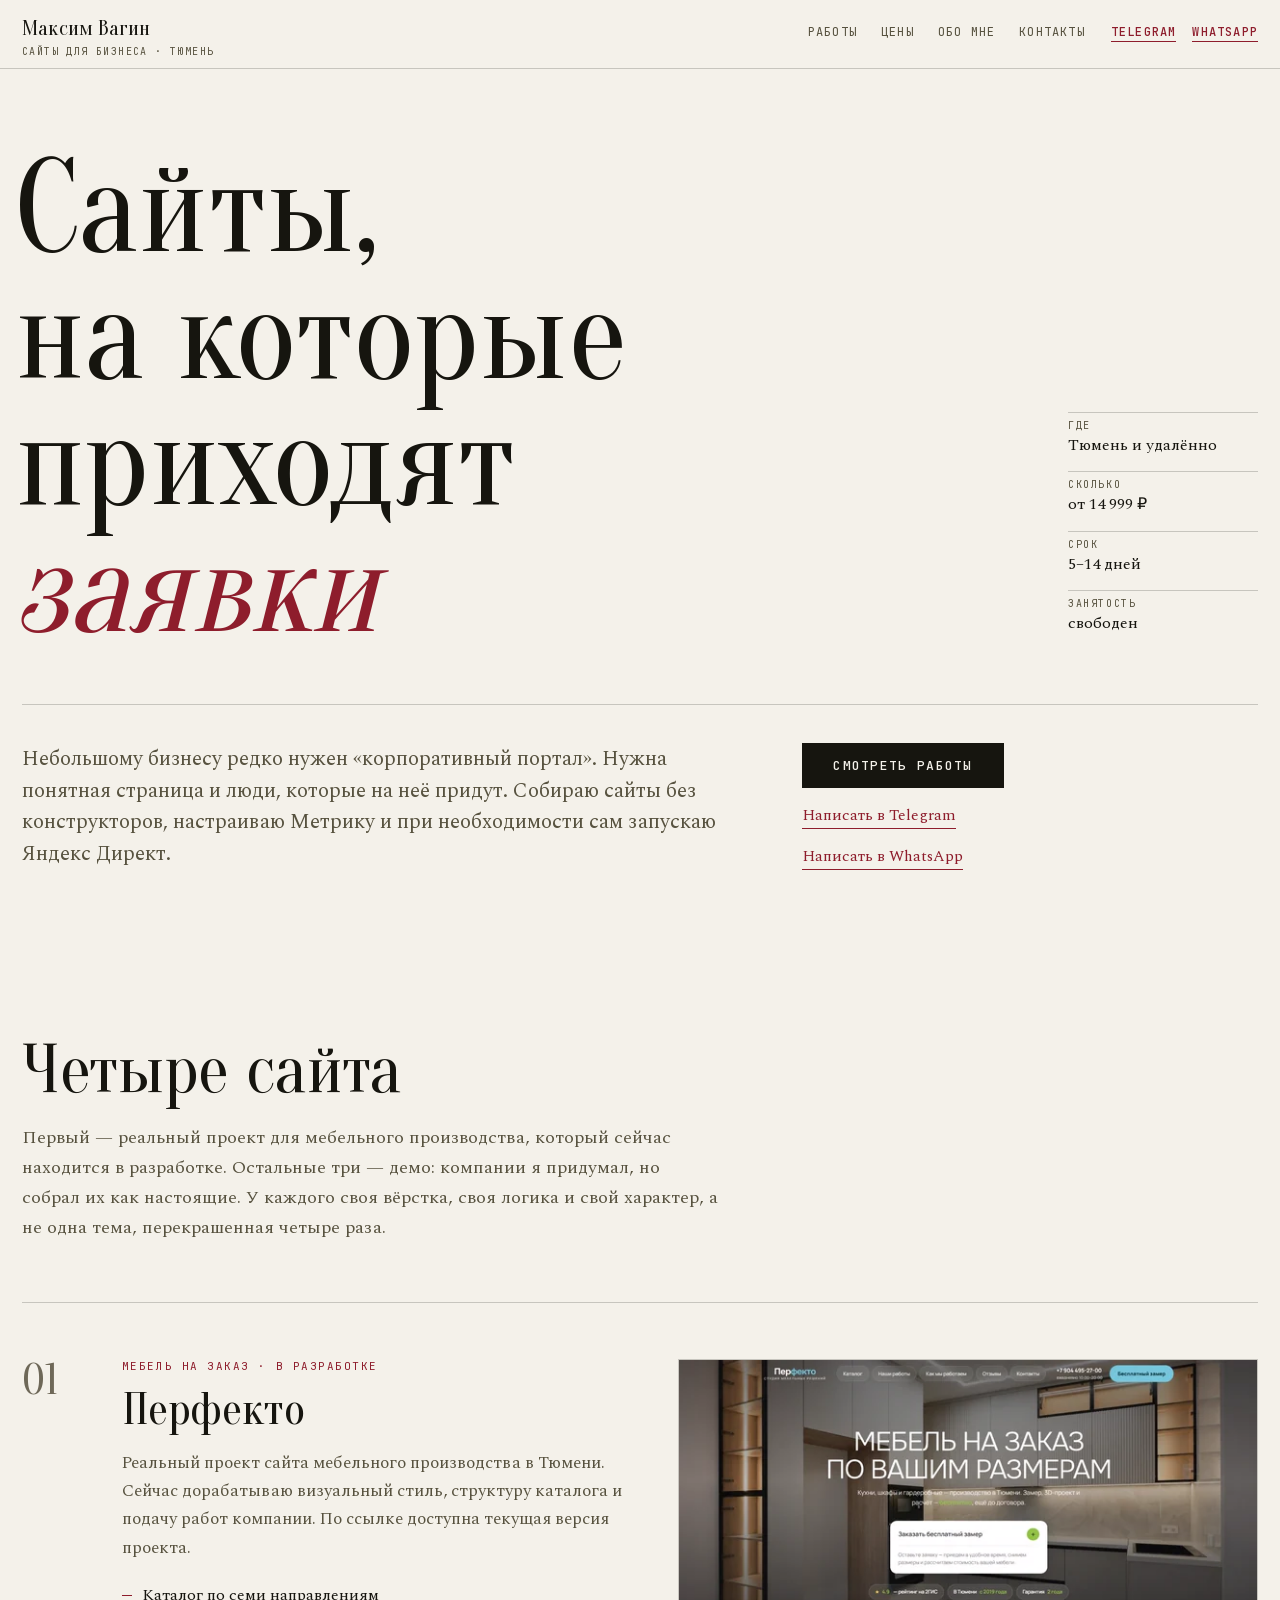
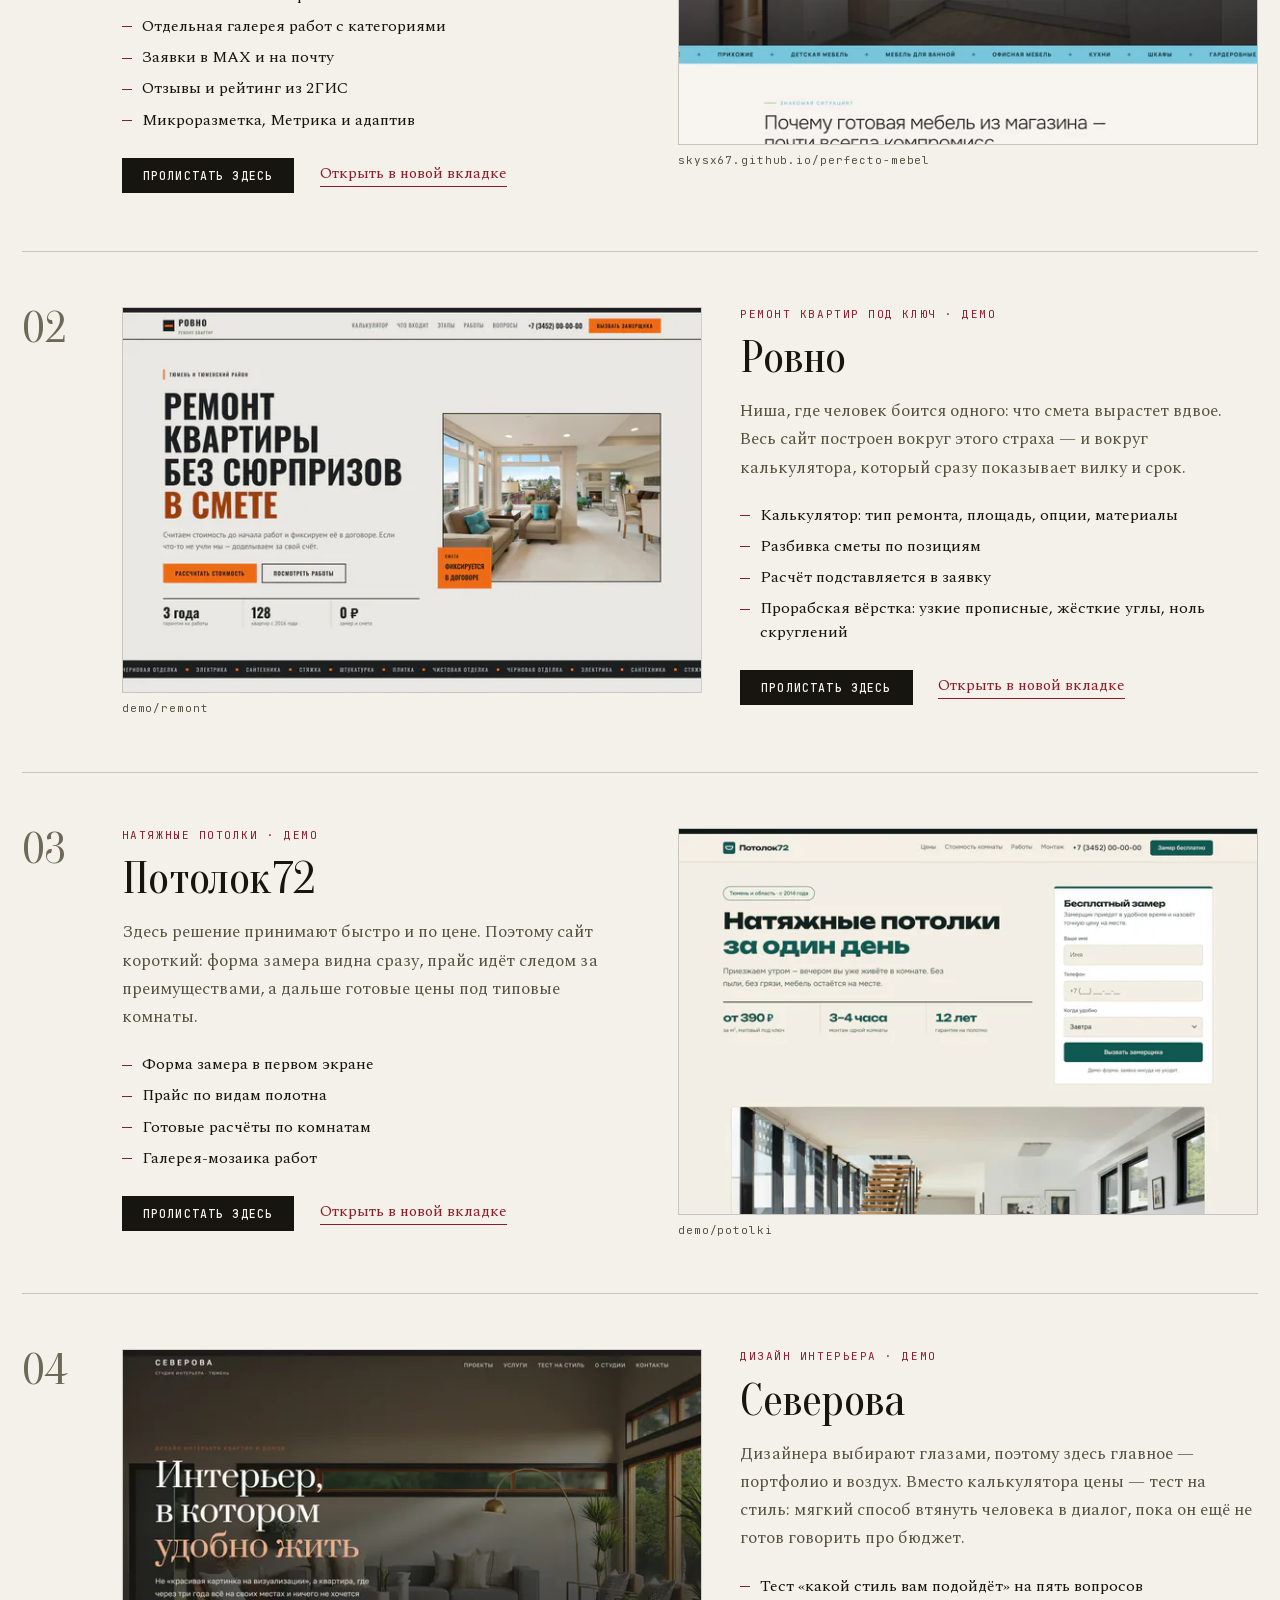
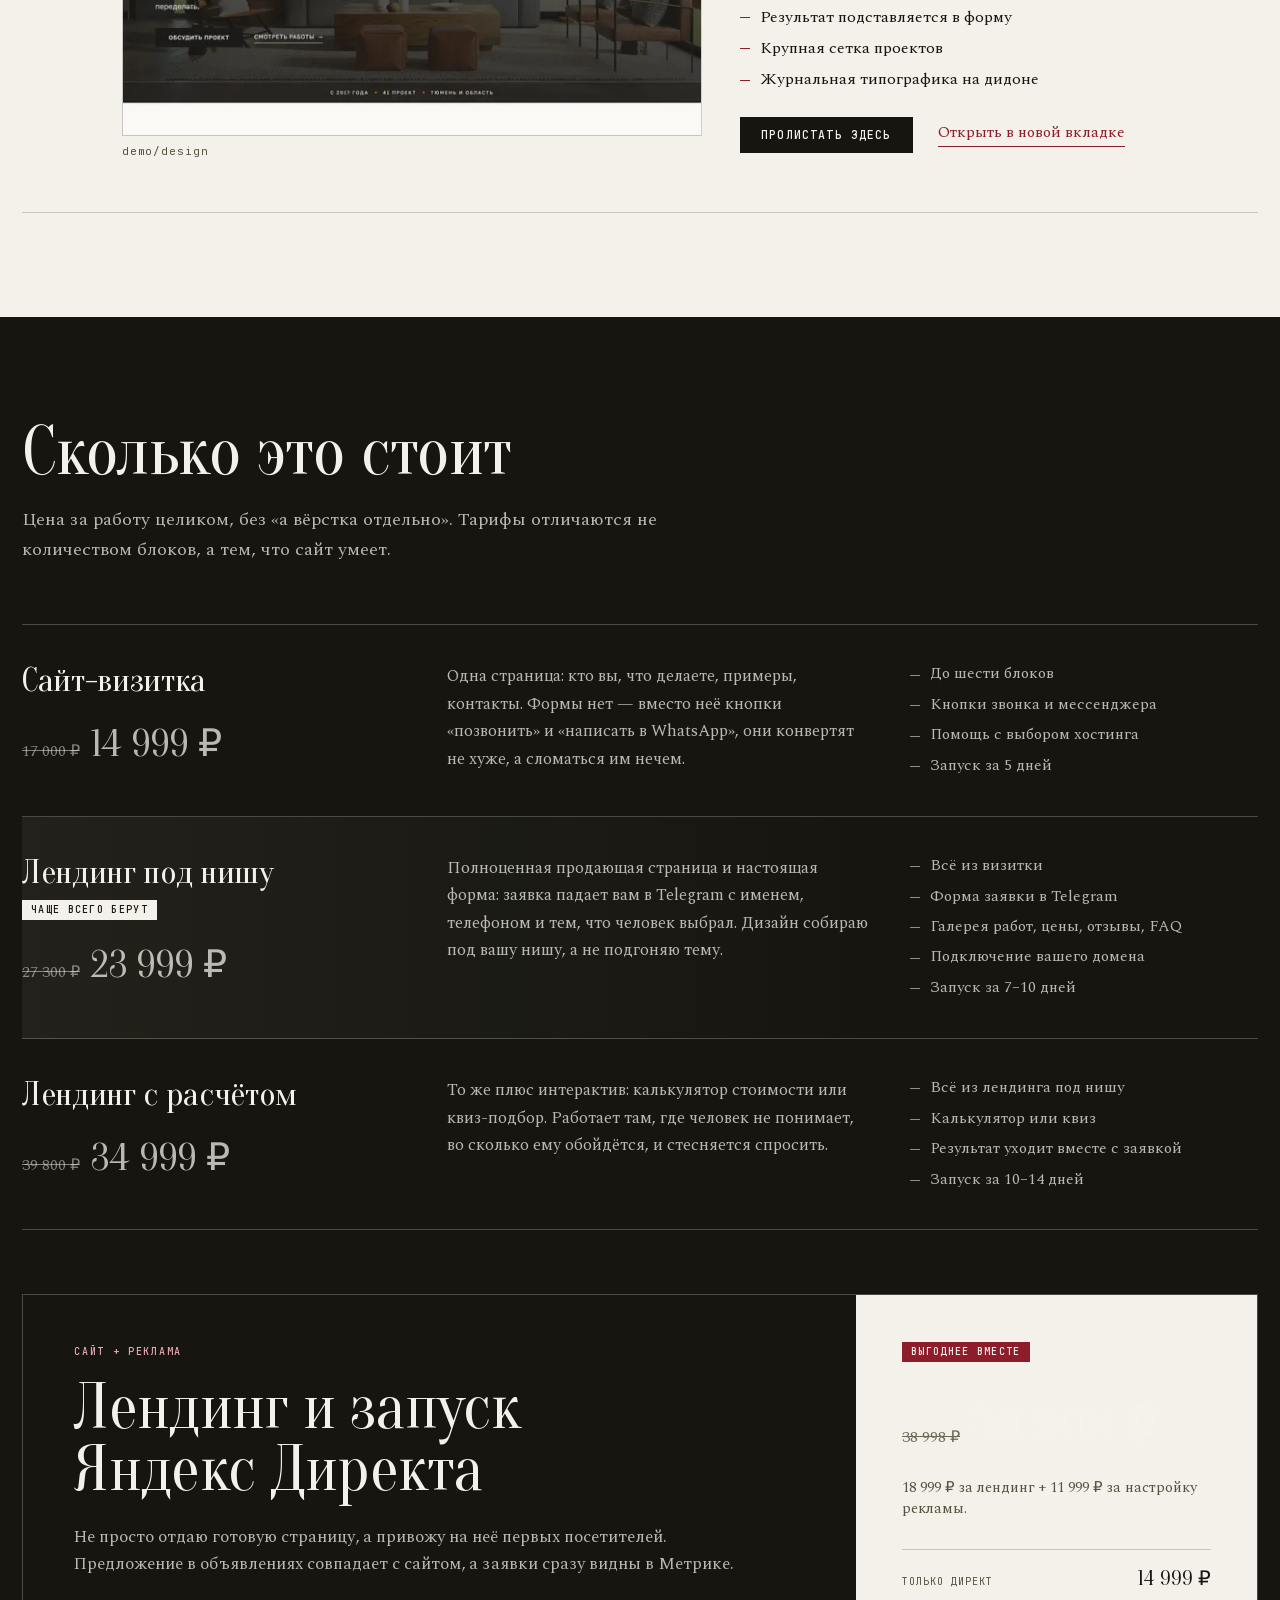
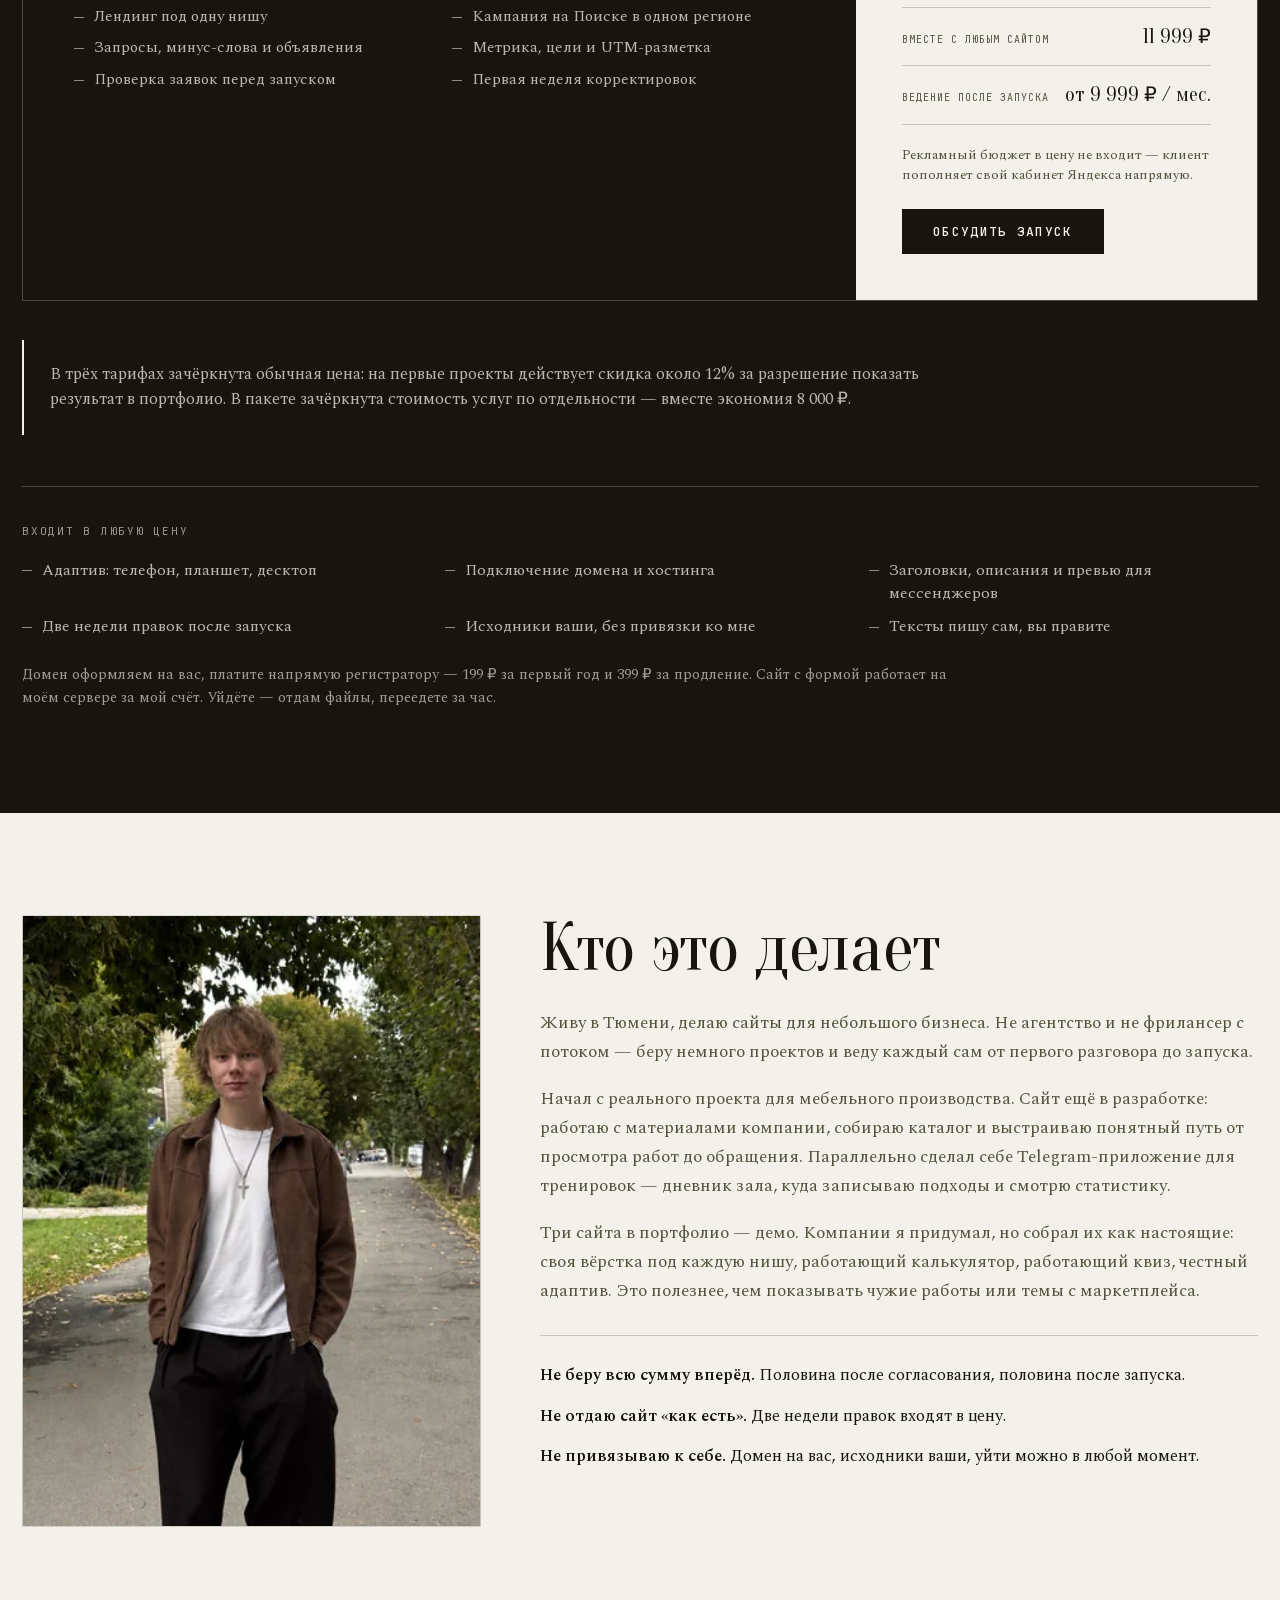
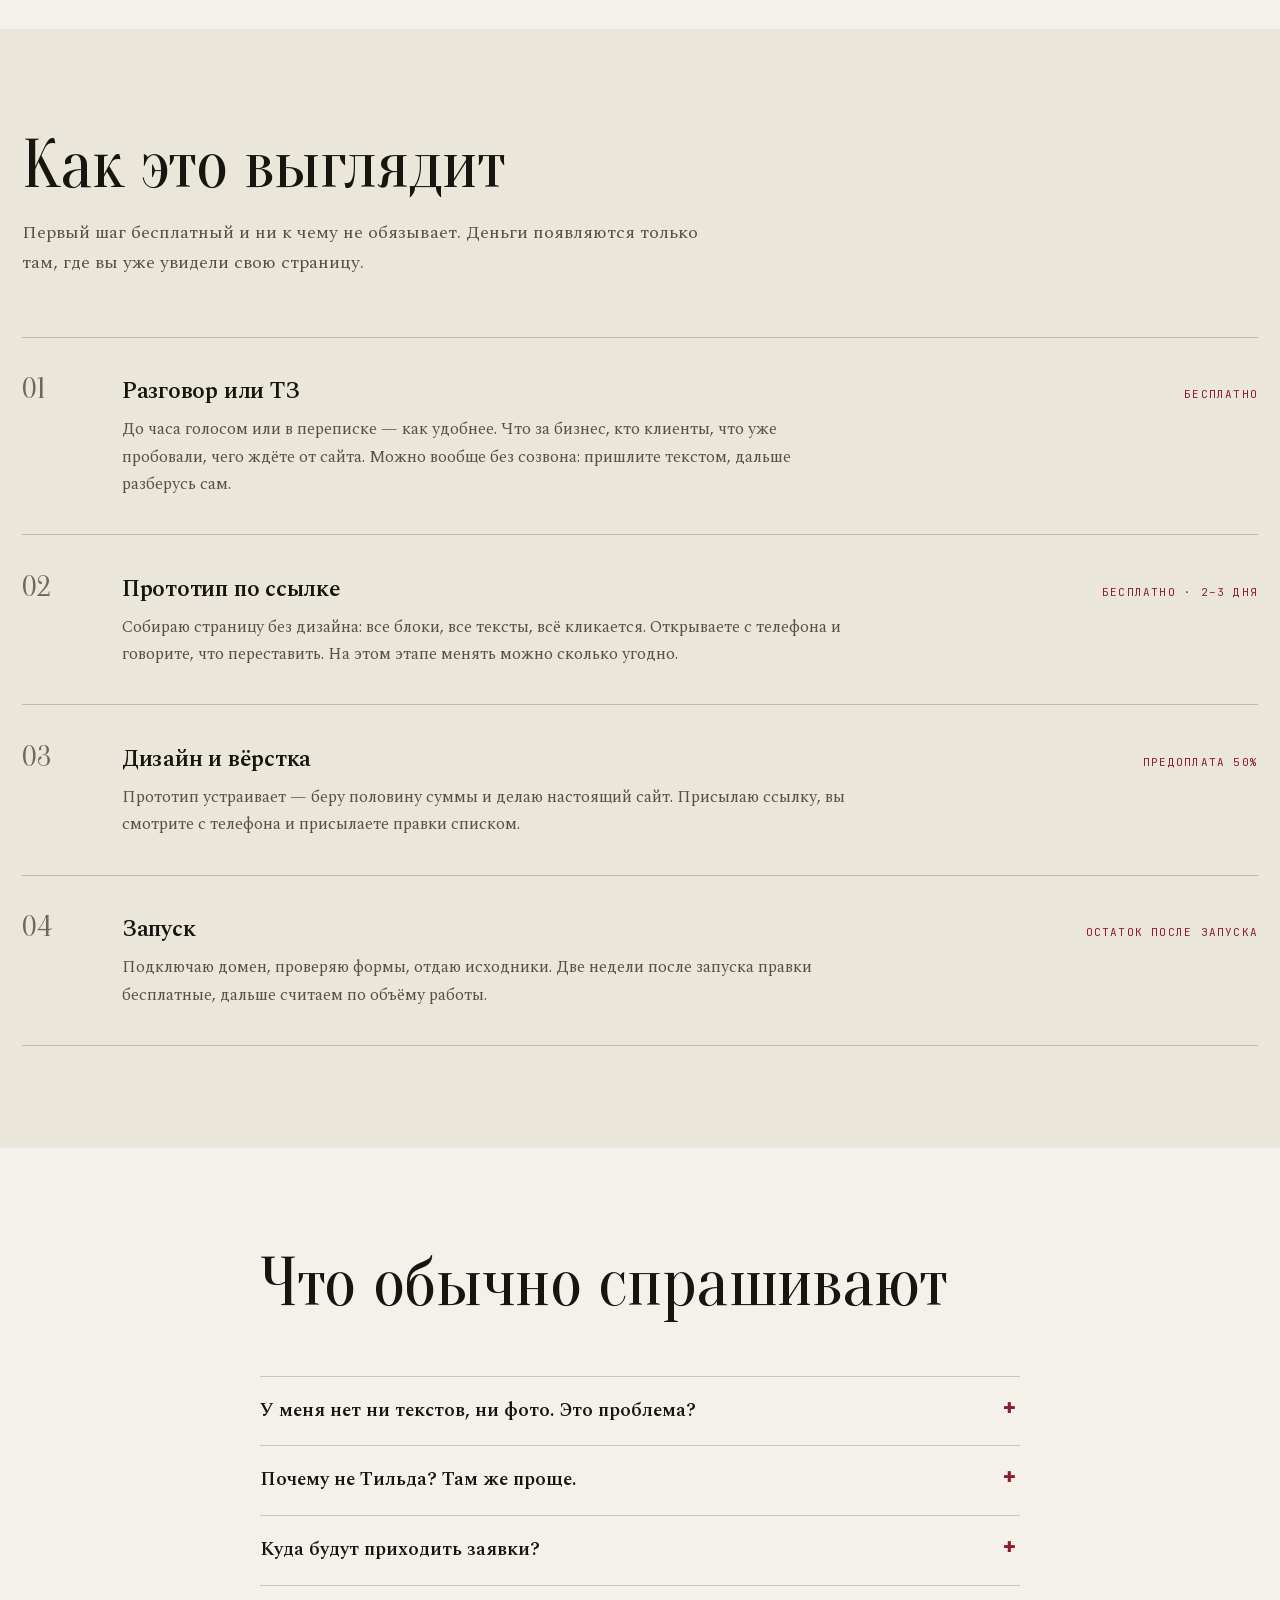
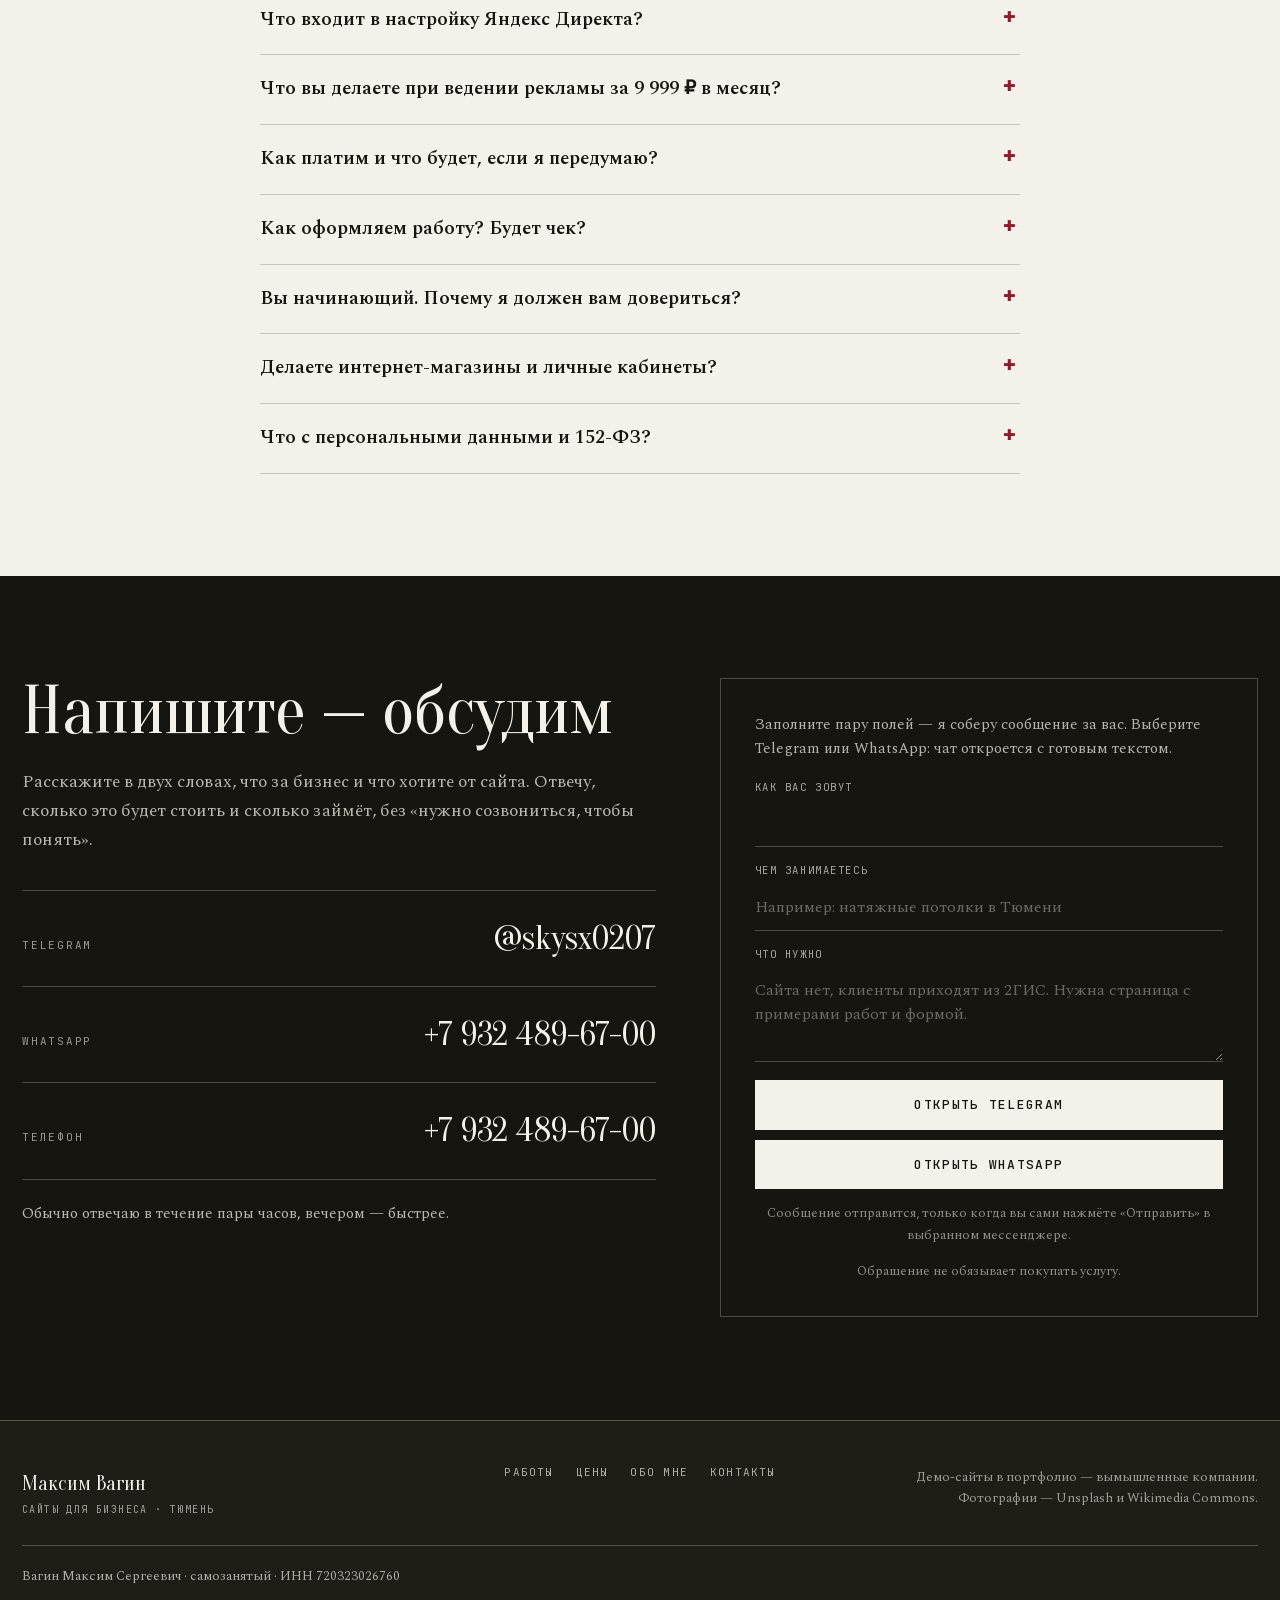
==== commit 9225cf03: "Добавить WhatsApp и выбор мессенджера в форме" ====
--- a/index.html
+++ b/index.html
@@ -86,7 +86,10 @@
       <a href="#about">Обо мне</a>
       <a href="#contact">Контакты</a>
     </nav>
-    <a class="hdr__tg" href="https://t.me/skysx0207" target="_blank" rel="noopener">Telegram</a>
+    <div class="hdr__messengers" aria-label="Написать мне">
+      <a class="hdr__tg" href="https://t.me/skysx0207" target="_blank" rel="noopener">Telegram</a>
+      <a class="hdr__tg" href="https://wa.me/79324896700" target="_blank" rel="noopener">WhatsApp</a>
+    </div>
     <button class="burger" type="button" aria-label="Меню" aria-expanded="false" aria-controls="mnav">
       <span></span>
     </button>
@@ -94,6 +97,7 @@
   <nav class="mnav" id="mnav" hidden aria-label="Мобильная навигация">
     <a href="#cases">Работы</a><a href="#services">Цены</a><a href="#about">Обо мне</a><a href="#contact">Контакты</a>
     <a href="https://t.me/skysx0207" target="_blank" rel="noopener">Telegram · @skysx0207</a>
+    <a href="https://wa.me/79324896700" target="_blank" rel="noopener">WhatsApp · +7 932 489-67-00</a>
   </nav>
 </header>
 
@@ -119,6 +123,7 @@
     <p class="hero__cta" data-rv="up" style="--rv-i:1">
       <a class="btn" href="#cases">Смотреть работы</a>
       <a class="ulink" href="https://t.me/skysx0207" target="_blank" rel="noopener">Написать в Telegram</a>
+      <a class="ulink" href="https://wa.me/79324896700" target="_blank" rel="noopener">Написать в WhatsApp</a>
     </p>
   </div>
 </section>
@@ -465,13 +470,14 @@
       <p>Расскажите в двух словах, что за бизнес и что хотите от сайта. Отвечу, сколько это будет стоить и сколько займёт, без «нужно созвониться, чтобы понять».</p>
       <ul class="contact__links">
         <li><a href="https://t.me/skysx0207" target="_blank" rel="noopener"><span>Telegram</span><b>@skysx0207</b></a></li>
+        <li><a href="https://wa.me/79324896700" target="_blank" rel="noopener"><span>WhatsApp</span><b>+7 932 489-67-00</b></a></li>
         <li><a href="tel:+79324896700"><span>Телефон</span><b>+7 932 489-67-00</b></a></li>
       </ul>
       <p class="contact__note">Обычно отвечаю в течение пары часов, вечером — быстрее.</p>
     </div>
 
     <form class="form" id="contactForm" data-rv="up" style="--rv-i:1" novalidate>
-      <p class="form__lead">Не хотите писать сами — заполните, и я соберу сообщение за вас. Кнопка откроет Telegram с готовым текстом, останется нажать «отправить».</p>
+      <p class="form__lead">Заполните пару полей — я соберу сообщение за вас. Выберите Telegram или WhatsApp: чат откроется с готовым текстом.</p>
       <div class="fld">
         <label for="f-name">Как вас зовут</label>
         <input id="f-name" name="name" type="text" autocomplete="name" required>
@@ -486,8 +492,11 @@
         <label for="f-task">Что нужно</label>
         <textarea id="f-task" name="task" rows="3" placeholder="Сайта нет, клиенты приходят из 2ГИС. Нужна страница с примерами работ и формой."></textarea>
       </div>
-      <button class="btn btn--wide" type="submit">Открыть Telegram с этим текстом</button>
-      <p class="form__note">Ничего никуда не отправляется до того, как вы сами нажмёте «отправить» в Telegram.</p>
+      <div class="form__actions" role="group" aria-label="Открыть чат с готовым сообщением">
+        <button class="btn btn--wide" type="submit" name="messenger" value="telegram">Открыть Telegram</button>
+        <button class="btn btn--wide" type="submit" name="messenger" value="whatsapp">Открыть WhatsApp</button>
+      </div>
+      <p class="form__note">Сообщение отправится, только когда вы сами нажмёте «Отправить» в выбранном мессенджере.</p>
       <p class="form__note">Обращение не обязывает покупать услугу.</p>
     </form>
   </div>
--- a/assets/css/style.css
+++ b/assets/css/style.css
@@ -93,6 +93,7 @@
 .nav{display:flex;gap:24px;margin-left:auto;font:400 12px/1 var(--mono);letter-spacing:.1em;text-transform:uppercase}
 .nav a{text-decoration:none;color:var(--tx-mut);padding-bottom:3px;border-bottom:1px solid transparent}
 .nav a:hover{color:var(--ink);border-color:var(--wine)}
+.hdr__messengers{display:flex;align-items:center;gap:16px;flex:none}
 .hdr__tg{font:500 12px/1 var(--mono);letter-spacing:.1em;text-transform:uppercase;text-decoration:none;color:var(--wine);border-bottom:1px solid var(--wine);padding-bottom:3px}
 .burger{display:none;width:44px;height:44px;border:1px solid var(--rule);background:none;cursor:pointer;position:relative;margin-left:auto}
 .burger span,.burger span::before,.burger span::after{position:absolute;left:12px;width:20px;height:1px;background:var(--ink);content:"";transition:.2s}
@@ -251,7 +252,7 @@
 .contact__text h2{margin-bottom:22px}
 .contact__links{list-style:none;margin:36px 0 0;padding:0;border-top:1px solid var(--rule-l)}
 .contact__links li{border-bottom:1px solid var(--rule-l)}
-.contact__links a{display:flex;align-items:baseline;justify-content:space-between;gap:20px;padding:20px 0;text-decoration:none;transition:padding-left .22s}
+.contact__links a{display:flex;flex-wrap:wrap;align-items:baseline;justify-content:space-between;gap:6px 20px;padding:20px 0;text-decoration:none;transition:padding-left .22s}
 .contact__links a:hover{padding-left:10px}
 .contact__links span{font:400 11px/1 var(--mono);letter-spacing:.16em;text-transform:uppercase;color:rgba(244,241,234,.6)}
 .contact__links b{font-family:var(--display);font-weight:400;font-size:clamp(23px,2.6vw,34px);color:var(--paper)}
@@ -272,6 +273,8 @@
 .err.on{display:block}
 [aria-invalid="true"]{border-color:#F0A5AE!important}
 .form .btn{margin-top:8px}
+.form__actions{display:grid;gap:10px;margin-top:8px}
+.form__actions .btn{margin-top:0;min-height:48px;line-height:1.35}
 .form__note{margin-top:14px;font-size:13px;text-align:center;color:rgba(244,241,234,.55)!important}
 
 /* --- футер --- */
@@ -303,7 +306,7 @@
   .flow li > .flow__t{grid-area:3/2;text-align:left}
 }
 @media (max-width:900px){
-  .nav,.hdr__tg{display:none}
+  .nav,.hdr__messengers{display:none}
   .burger{display:block}
   .hero__in{grid-template-columns:1fr;align-items:start}
   .hero__meta dl{grid-template-columns:repeat(2,1fr);padding-bottom:0}
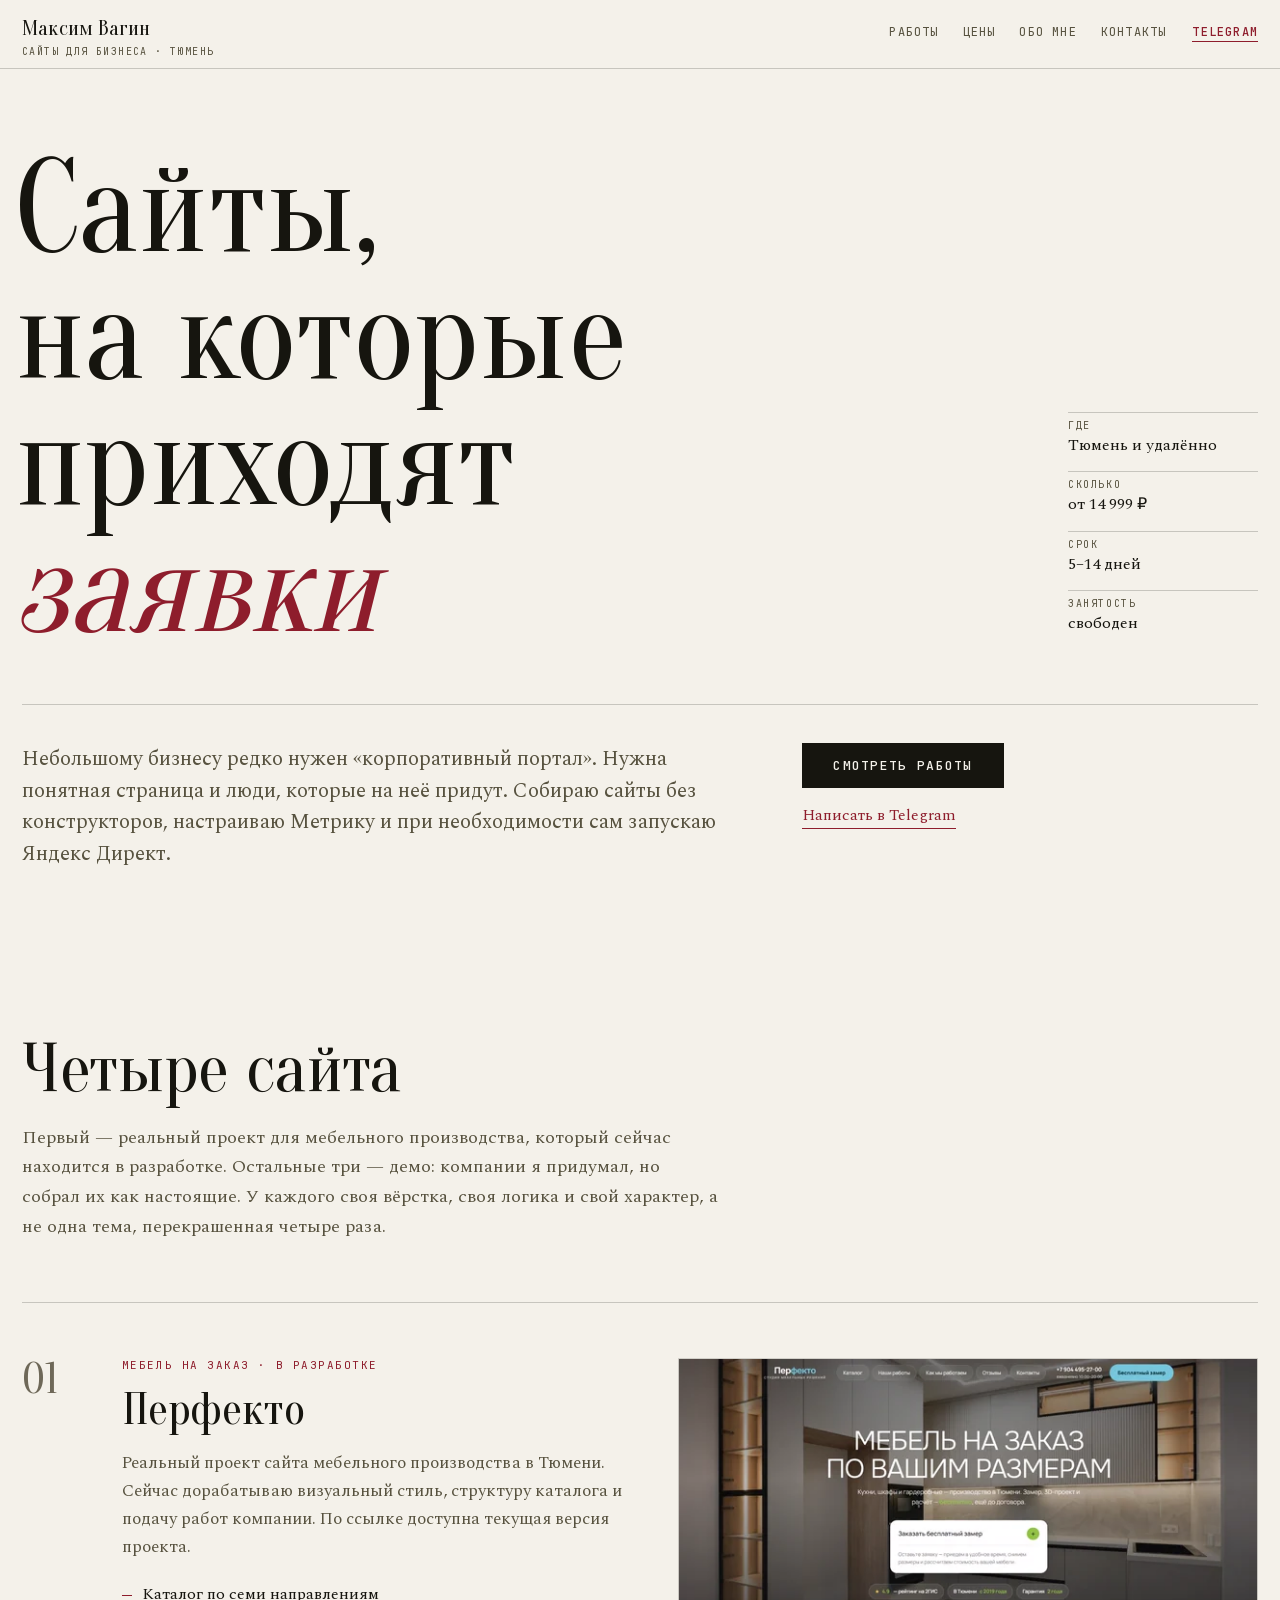
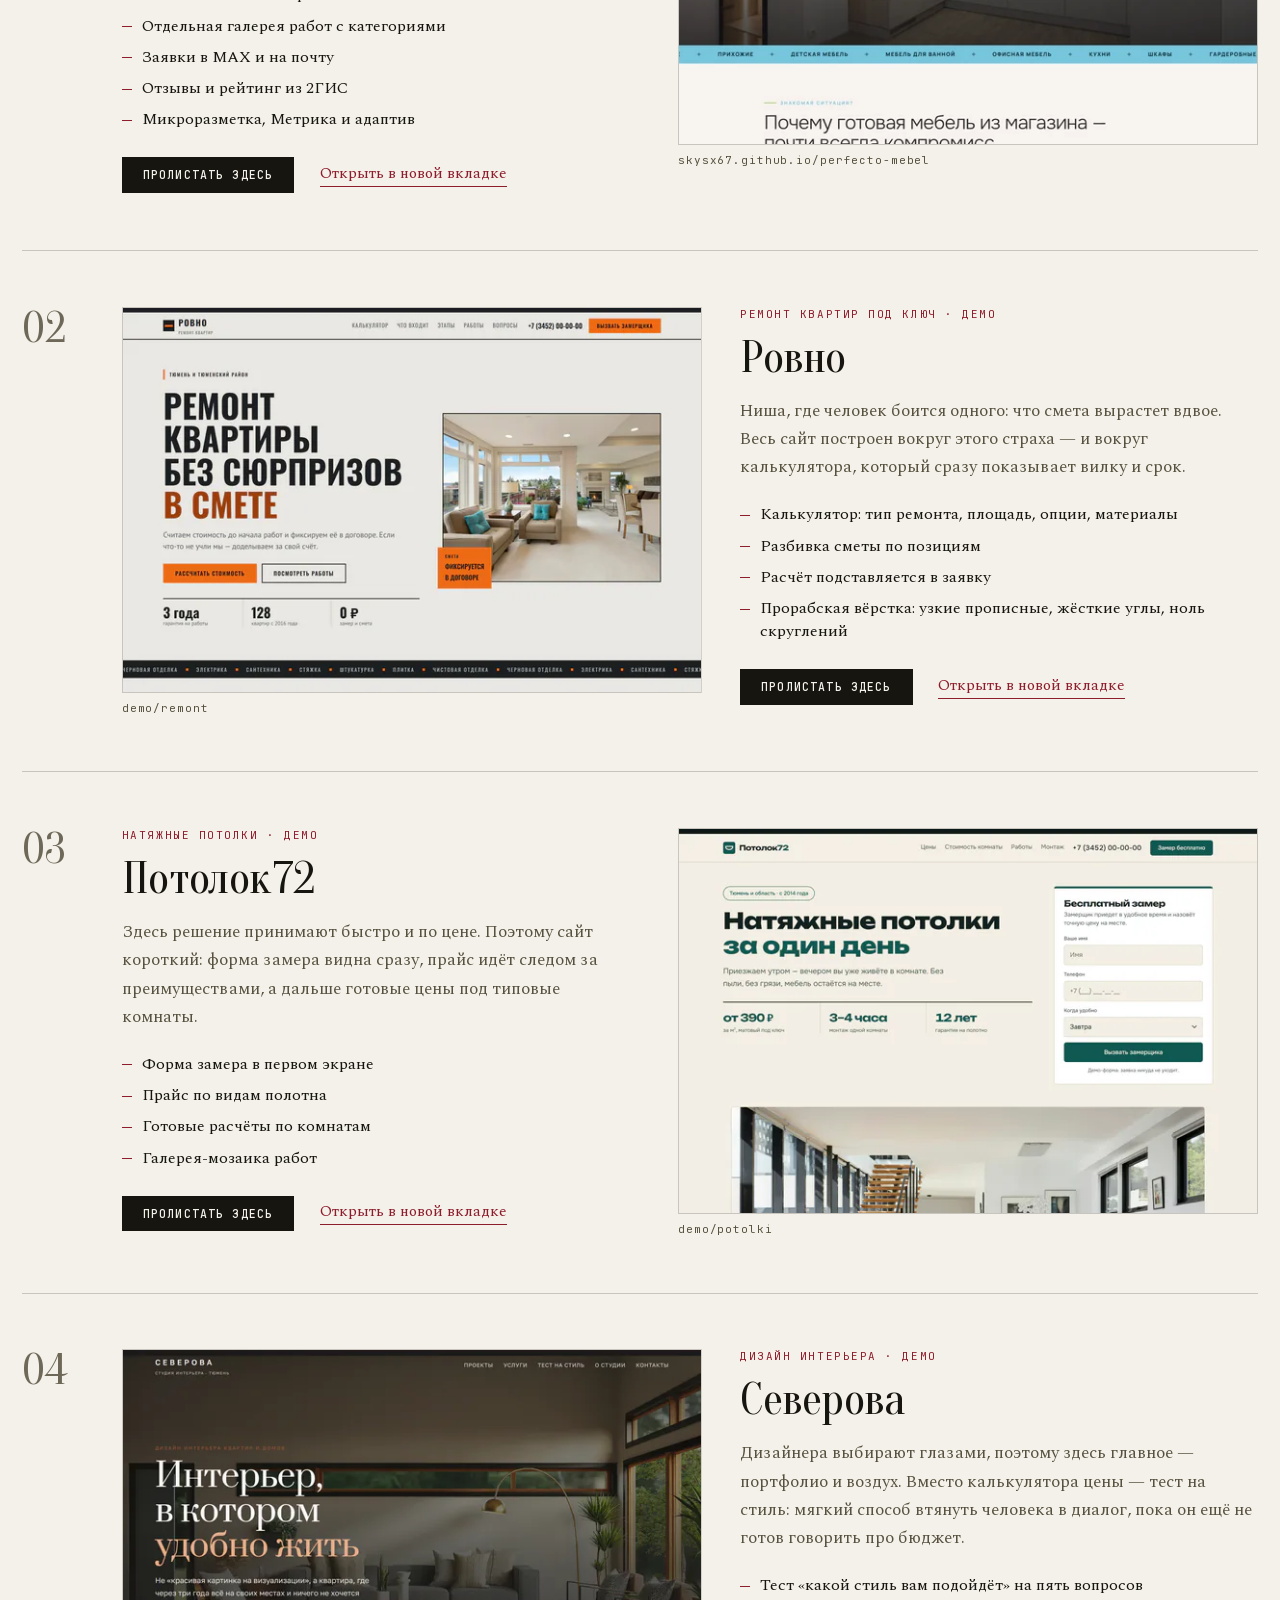
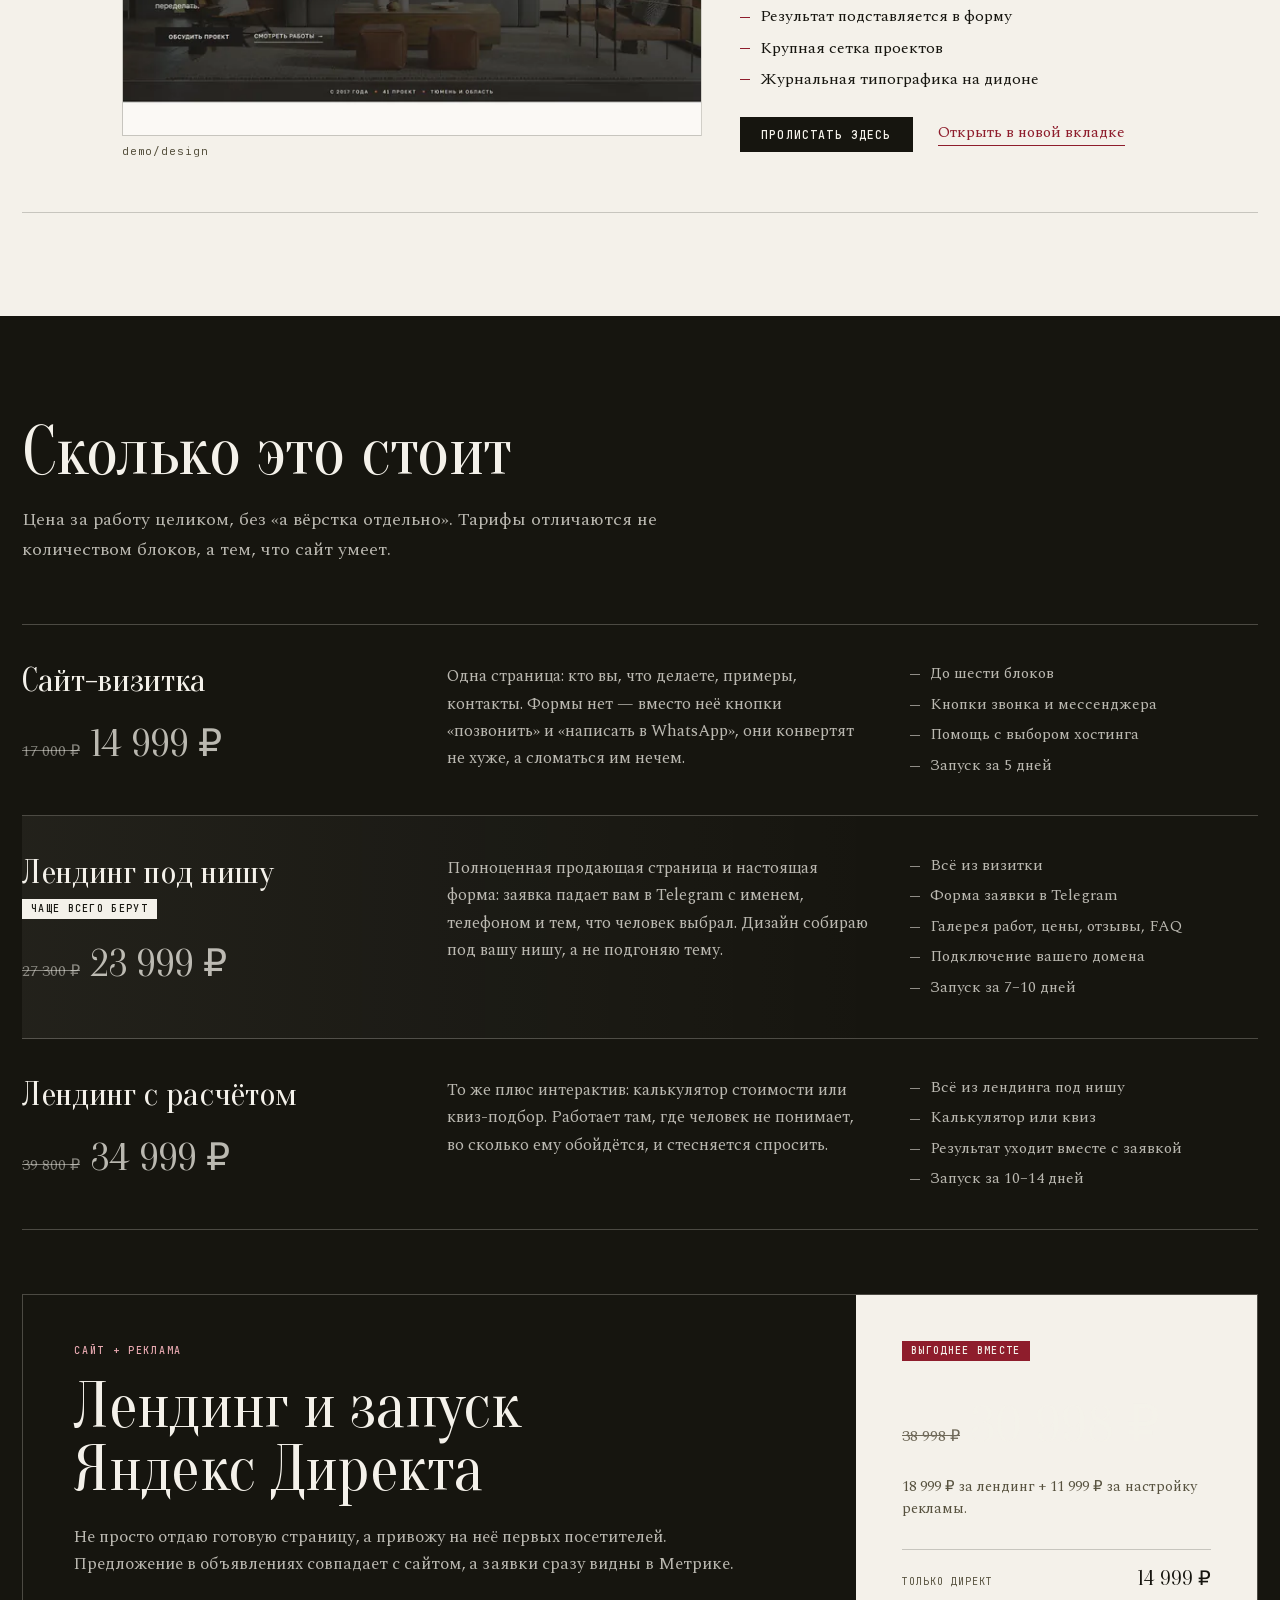
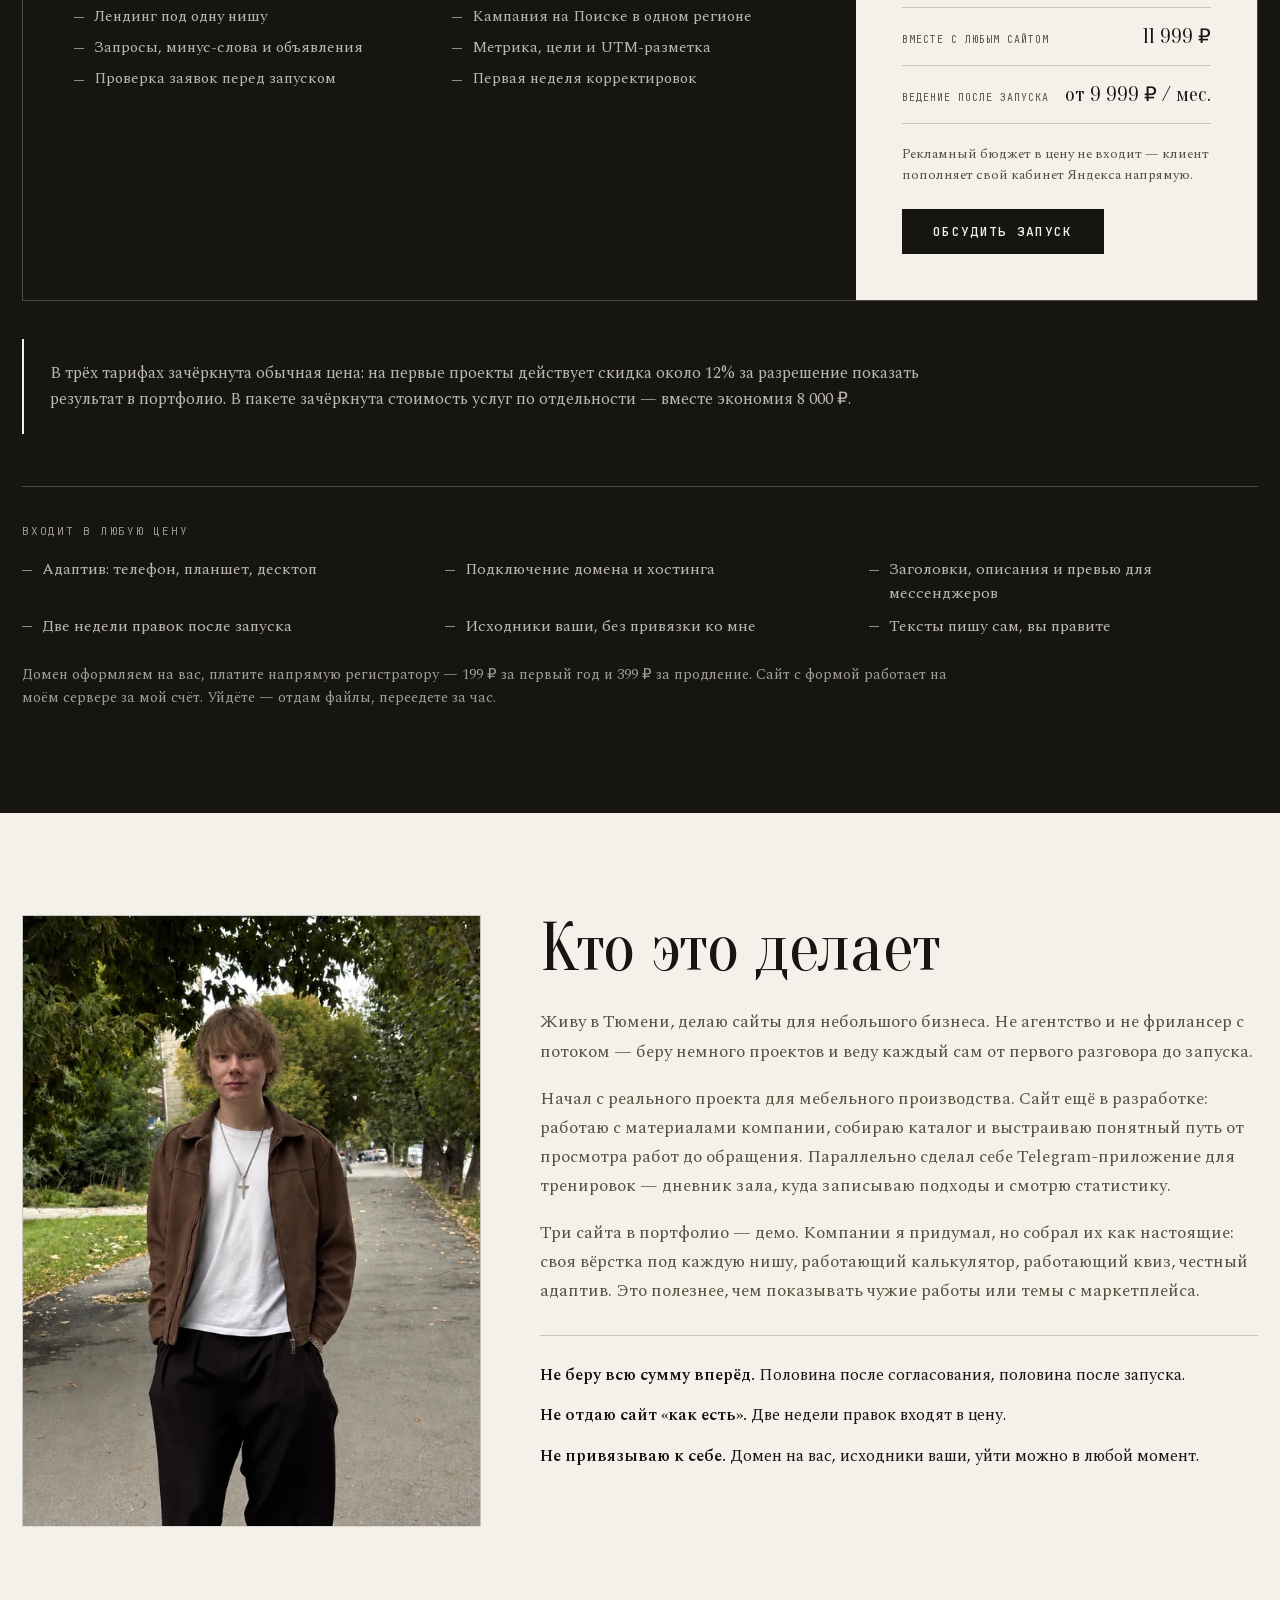
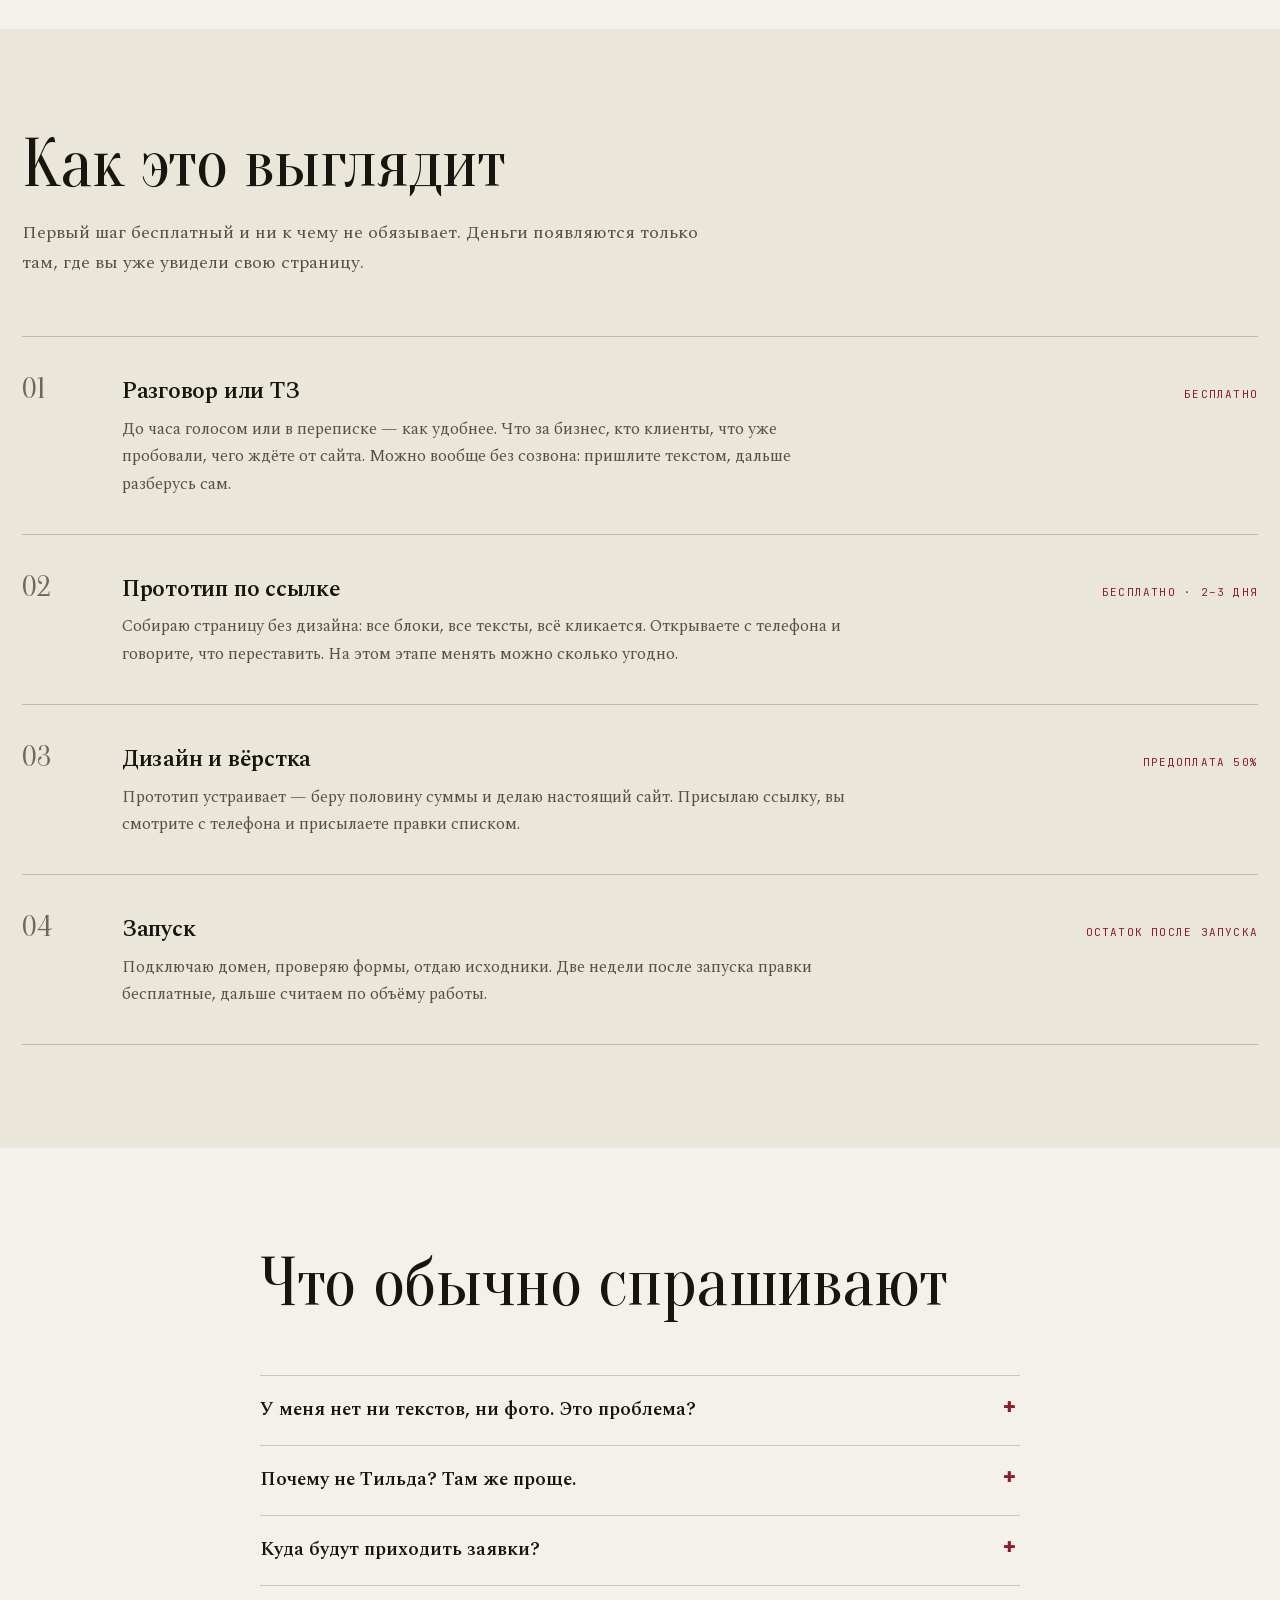
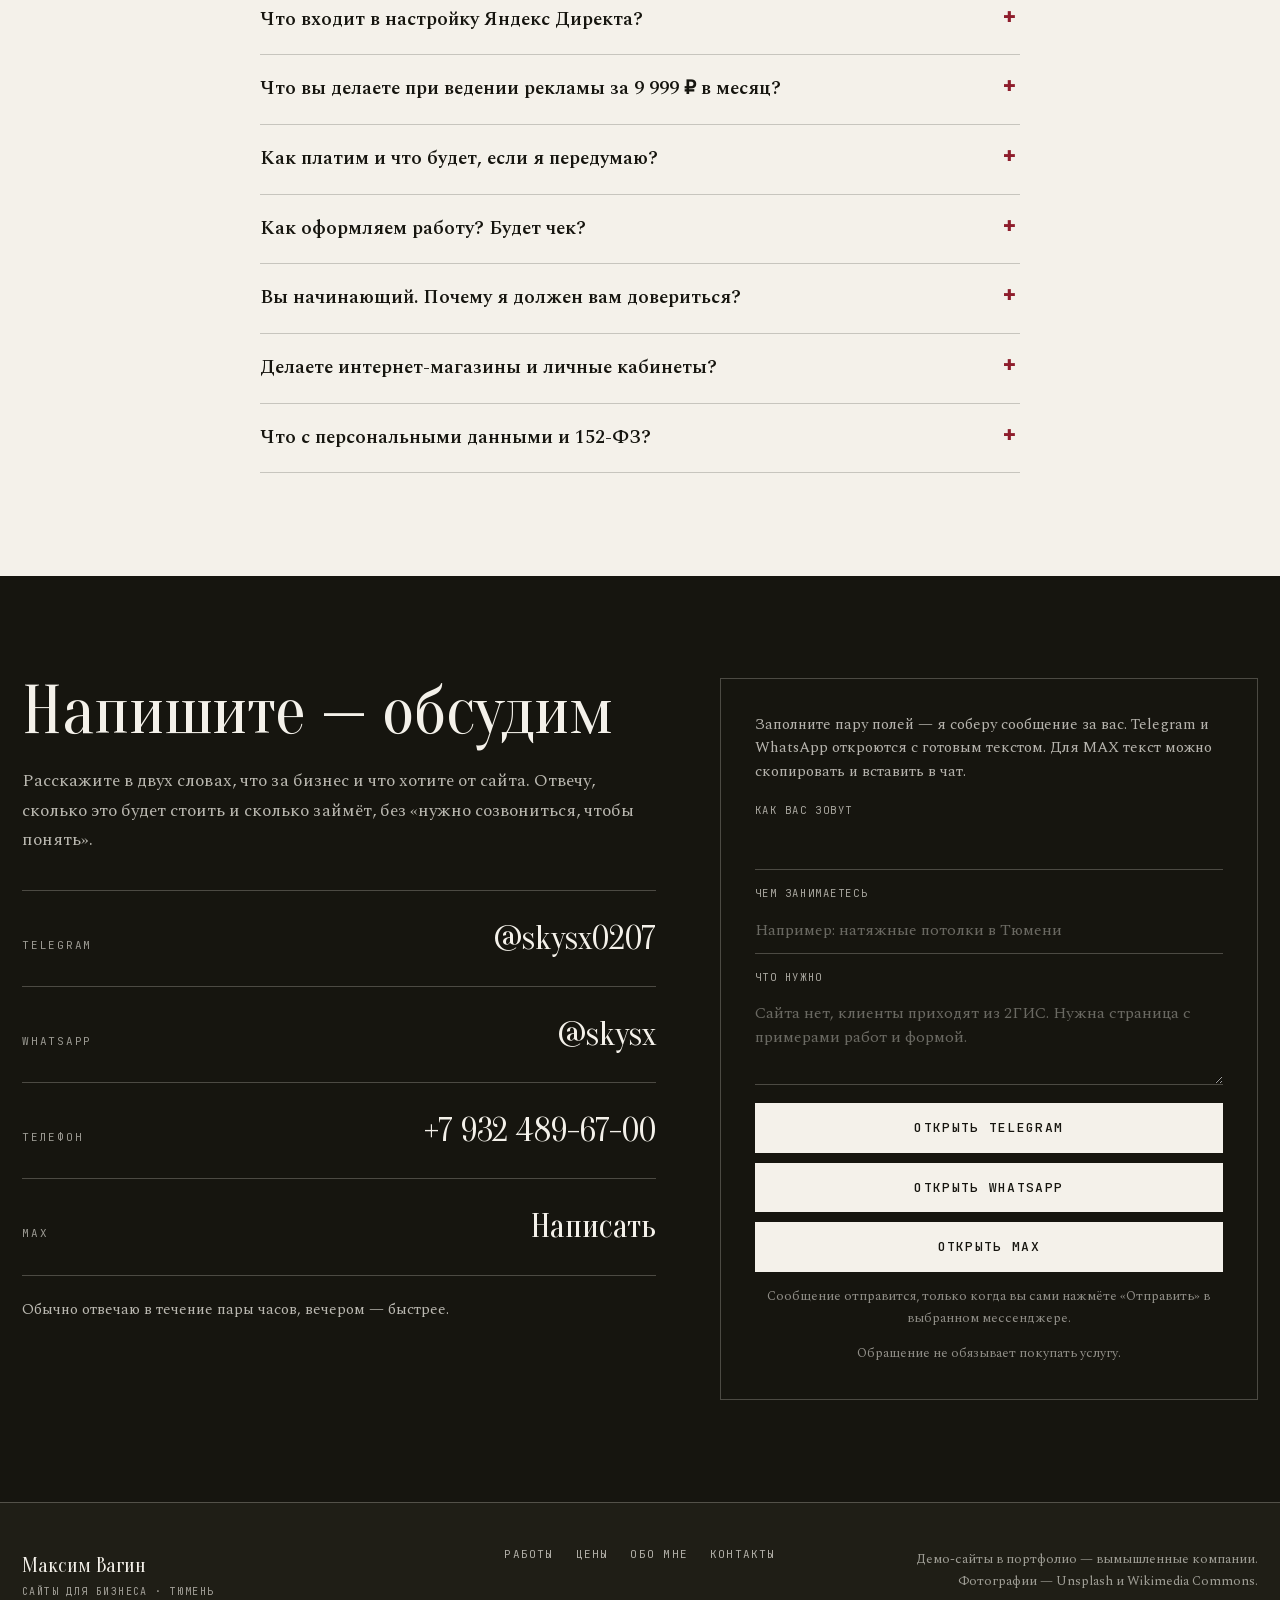
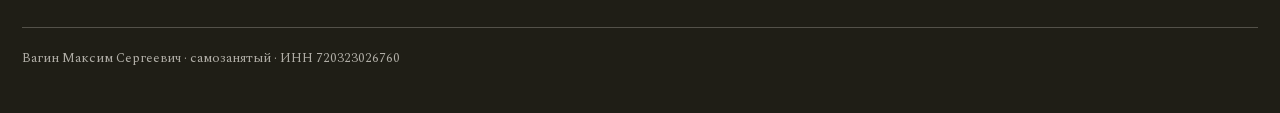
==== commit c4853283: "Подключить MAX и уточнить контакты WhatsApp" ====
--- a/index.html
+++ b/index.html
@@ -86,10 +86,7 @@
       <a href="#about">Обо мне</a>
       <a href="#contact">Контакты</a>
     </nav>
-    <div class="hdr__messengers" aria-label="Написать мне">
-      <a class="hdr__tg" href="https://t.me/skysx0207" target="_blank" rel="noopener">Telegram</a>
-      <a class="hdr__tg" href="https://wa.me/79324896700" target="_blank" rel="noopener">WhatsApp</a>
-    </div>
+    <a class="hdr__tg" href="https://t.me/skysx0207" target="_blank" rel="noopener">Telegram</a>
     <button class="burger" type="button" aria-label="Меню" aria-expanded="false" aria-controls="mnav">
       <span></span>
     </button>
@@ -97,7 +94,8 @@
   <nav class="mnav" id="mnav" hidden aria-label="Мобильная навигация">
     <a href="#cases">Работы</a><a href="#services">Цены</a><a href="#about">Обо мне</a><a href="#contact">Контакты</a>
     <a href="https://t.me/skysx0207" target="_blank" rel="noopener">Telegram · @skysx0207</a>
-    <a href="https://wa.me/79324896700" target="_blank" rel="noopener">WhatsApp · +7 932 489-67-00</a>
+    <a href="https://wa.me/79324896700" target="_blank" rel="noopener">WhatsApp · @skysx</a>
+    <a href="https://max.ru/u/f9LHodD0cOJ9oeFbKnXQnTrUYhTlNewUy-Ui5pFmW_MwNreb7rHAjkLRz-Y" target="_blank" rel="noopener">MAX · написать сообщение</a>
   </nav>
 </header>
 
@@ -123,7 +121,6 @@
     <p class="hero__cta" data-rv="up" style="--rv-i:1">
       <a class="btn" href="#cases">Смотреть работы</a>
       <a class="ulink" href="https://t.me/skysx0207" target="_blank" rel="noopener">Написать в Telegram</a>
-      <a class="ulink" href="https://wa.me/79324896700" target="_blank" rel="noopener">Написать в WhatsApp</a>
     </p>
   </div>
 </section>
@@ -470,14 +467,15 @@
       <p>Расскажите в двух словах, что за бизнес и что хотите от сайта. Отвечу, сколько это будет стоить и сколько займёт, без «нужно созвониться, чтобы понять».</p>
       <ul class="contact__links">
         <li><a href="https://t.me/skysx0207" target="_blank" rel="noopener"><span>Telegram</span><b>@skysx0207</b></a></li>
-        <li><a href="https://wa.me/79324896700" target="_blank" rel="noopener"><span>WhatsApp</span><b>+7 932 489-67-00</b></a></li>
+        <li><a href="https://wa.me/79324896700" target="_blank" rel="noopener"><span>WhatsApp</span><b>@skysx</b></a></li>
         <li><a href="tel:+79324896700"><span>Телефон</span><b>+7 932 489-67-00</b></a></li>
+        <li><a href="https://max.ru/u/f9LHodD0cOJ9oeFbKnXQnTrUYhTlNewUy-Ui5pFmW_MwNreb7rHAjkLRz-Y" target="_blank" rel="noopener"><span>MAX</span><b>Написать</b></a></li>
       </ul>
       <p class="contact__note">Обычно отвечаю в течение пары часов, вечером — быстрее.</p>
     </div>
 
     <form class="form" id="contactForm" data-rv="up" style="--rv-i:1" novalidate>
-      <p class="form__lead">Заполните пару полей — я соберу сообщение за вас. Выберите Telegram или WhatsApp: чат откроется с готовым текстом.</p>
+      <p class="form__lead">Заполните пару полей — я соберу сообщение за вас. Telegram и WhatsApp откроются с готовым текстом. Для MAX текст можно скопировать и вставить в чат.</p>
       <div class="fld">
         <label for="f-name">Как вас зовут</label>
         <input id="f-name" name="name" type="text" autocomplete="name" required>
@@ -495,6 +493,17 @@
       <div class="form__actions" role="group" aria-label="Открыть чат с готовым сообщением">
         <button class="btn btn--wide" type="submit" name="messenger" value="telegram">Открыть Telegram</button>
         <button class="btn btn--wide" type="submit" name="messenger" value="whatsapp">Открыть WhatsApp</button>
+        <button class="btn btn--wide" type="submit" name="messenger" value="max">Открыть MAX</button>
+      </div>
+      <div class="form__copy" id="maxMessage" hidden>
+        <div class="fld">
+          <label for="max-text">Готовый текст для MAX</label>
+          <textarea id="max-text" rows="6" readonly aria-describedby="maxCopyStatus"></textarea>
+        </div>
+        <div class="form__actions">
+          <button class="btn btn--wide" id="copyMaxMessage" type="button">Скопировать текст</button>
+        </div>
+        <p class="form__note" id="maxCopyStatus" role="status" aria-live="polite" aria-atomic="true"></p>
       </div>
       <p class="form__note">Сообщение отправится, только когда вы сами нажмёте «Отправить» в выбранном мессенджере.</p>
       <p class="form__note">Обращение не обязывает покупать услугу.</p>
--- a/assets/css/style.css
+++ b/assets/css/style.css
@@ -93,7 +93,6 @@
 .nav{display:flex;gap:24px;margin-left:auto;font:400 12px/1 var(--mono);letter-spacing:.1em;text-transform:uppercase}
 .nav a{text-decoration:none;color:var(--tx-mut);padding-bottom:3px;border-bottom:1px solid transparent}
 .nav a:hover{color:var(--ink);border-color:var(--wine)}
-.hdr__messengers{display:flex;align-items:center;gap:16px;flex:none}
 .hdr__tg{font:500 12px/1 var(--mono);letter-spacing:.1em;text-transform:uppercase;text-decoration:none;color:var(--wine);border-bottom:1px solid var(--wine);padding-bottom:3px}
 .burger{display:none;width:44px;height:44px;border:1px solid var(--rule);background:none;cursor:pointer;position:relative;margin-left:auto}
 .burger span,.burger span::before,.burger span::after{position:absolute;left:12px;width:20px;height:1px;background:var(--ink);content:"";transition:.2s}
@@ -275,6 +274,7 @@
 .form .btn{margin-top:8px}
 .form__actions{display:grid;gap:10px;margin-top:8px}
 .form__actions .btn{margin-top:0;min-height:48px;line-height:1.35}
+.form__copy{margin-top:20px;padding-top:20px;border-top:1px solid var(--rule-l)}
 .form__note{margin-top:14px;font-size:13px;text-align:center;color:rgba(244,241,234,.55)!important}
 
 /* --- футер --- */
@@ -306,7 +306,7 @@
   .flow li > .flow__t{grid-area:3/2;text-align:left}
 }
 @media (max-width:900px){
-  .nav,.hdr__messengers{display:none}
+  .nav,.hdr__tg{display:none}
   .burger{display:block}
   .hero__in{grid-template-columns:1fr;align-items:start}
   .hero__meta dl{grid-template-columns:repeat(2,1fr);padding-bottom:0}
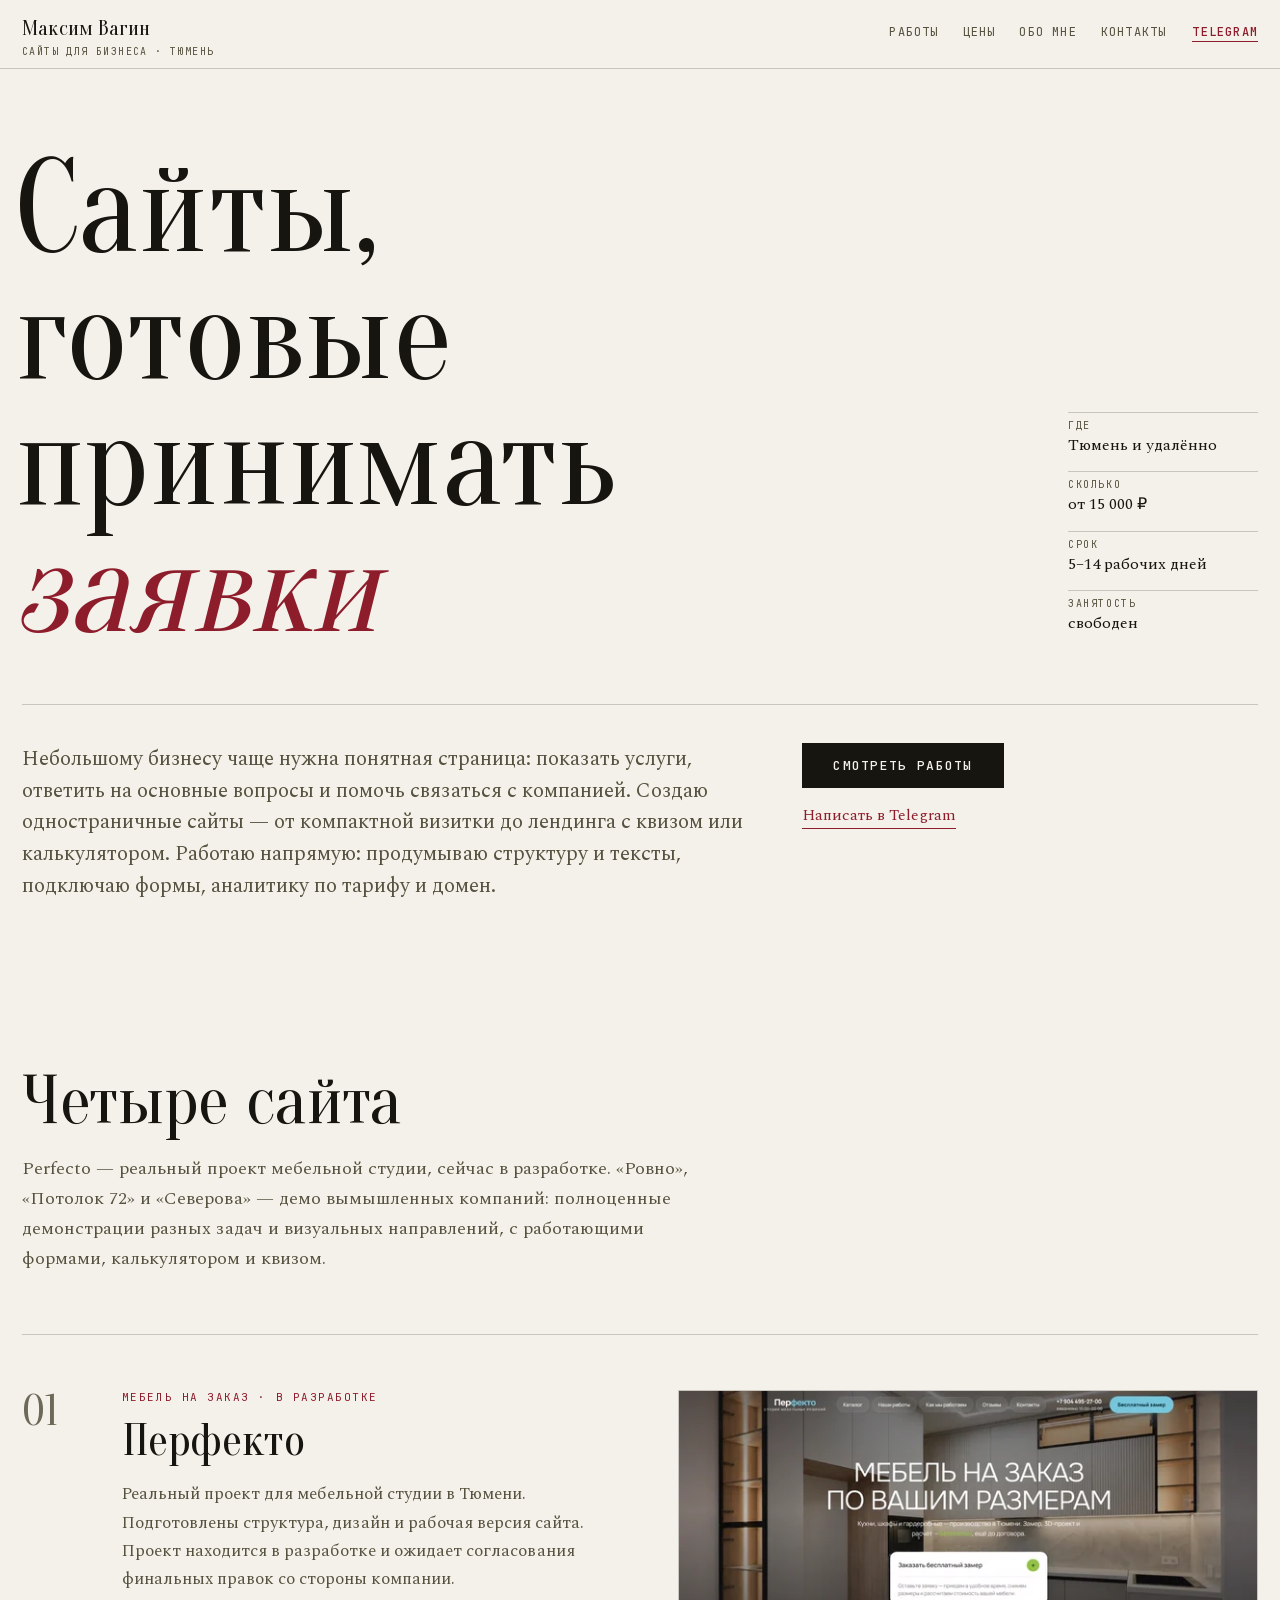
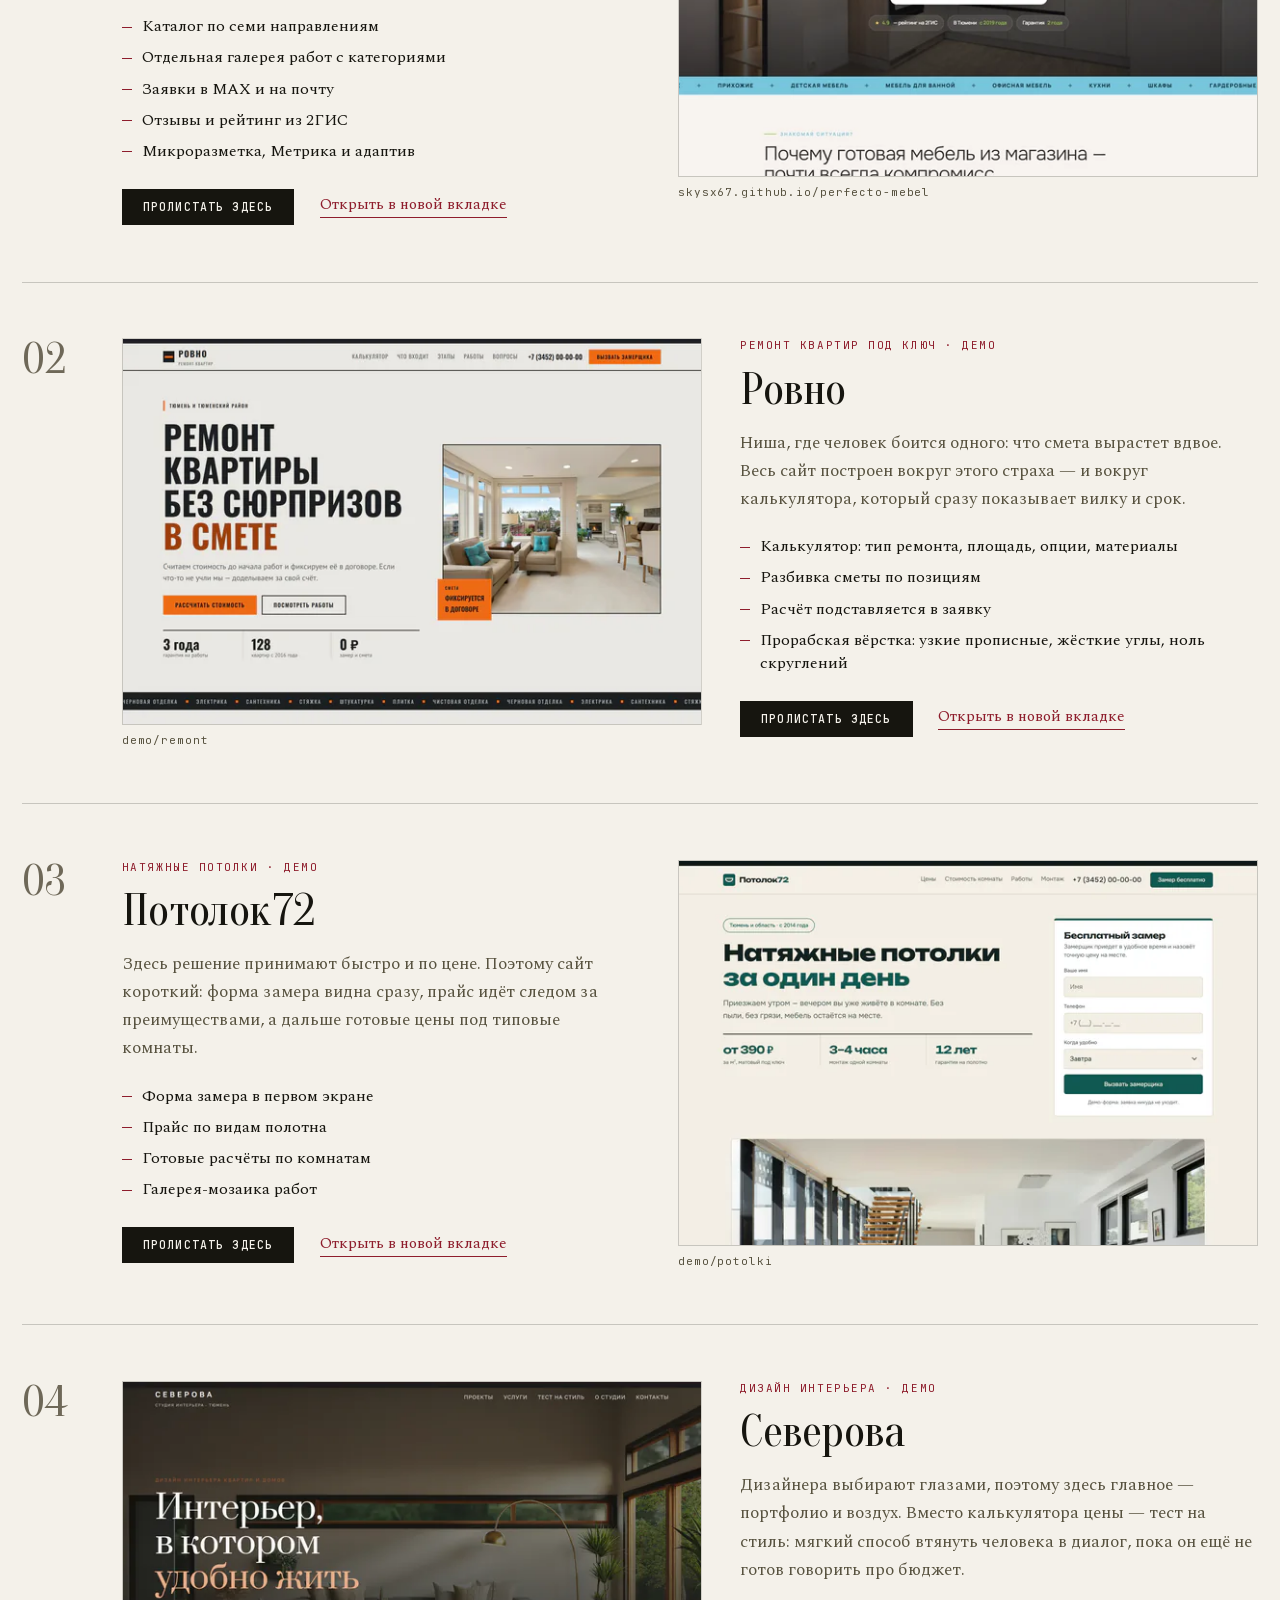
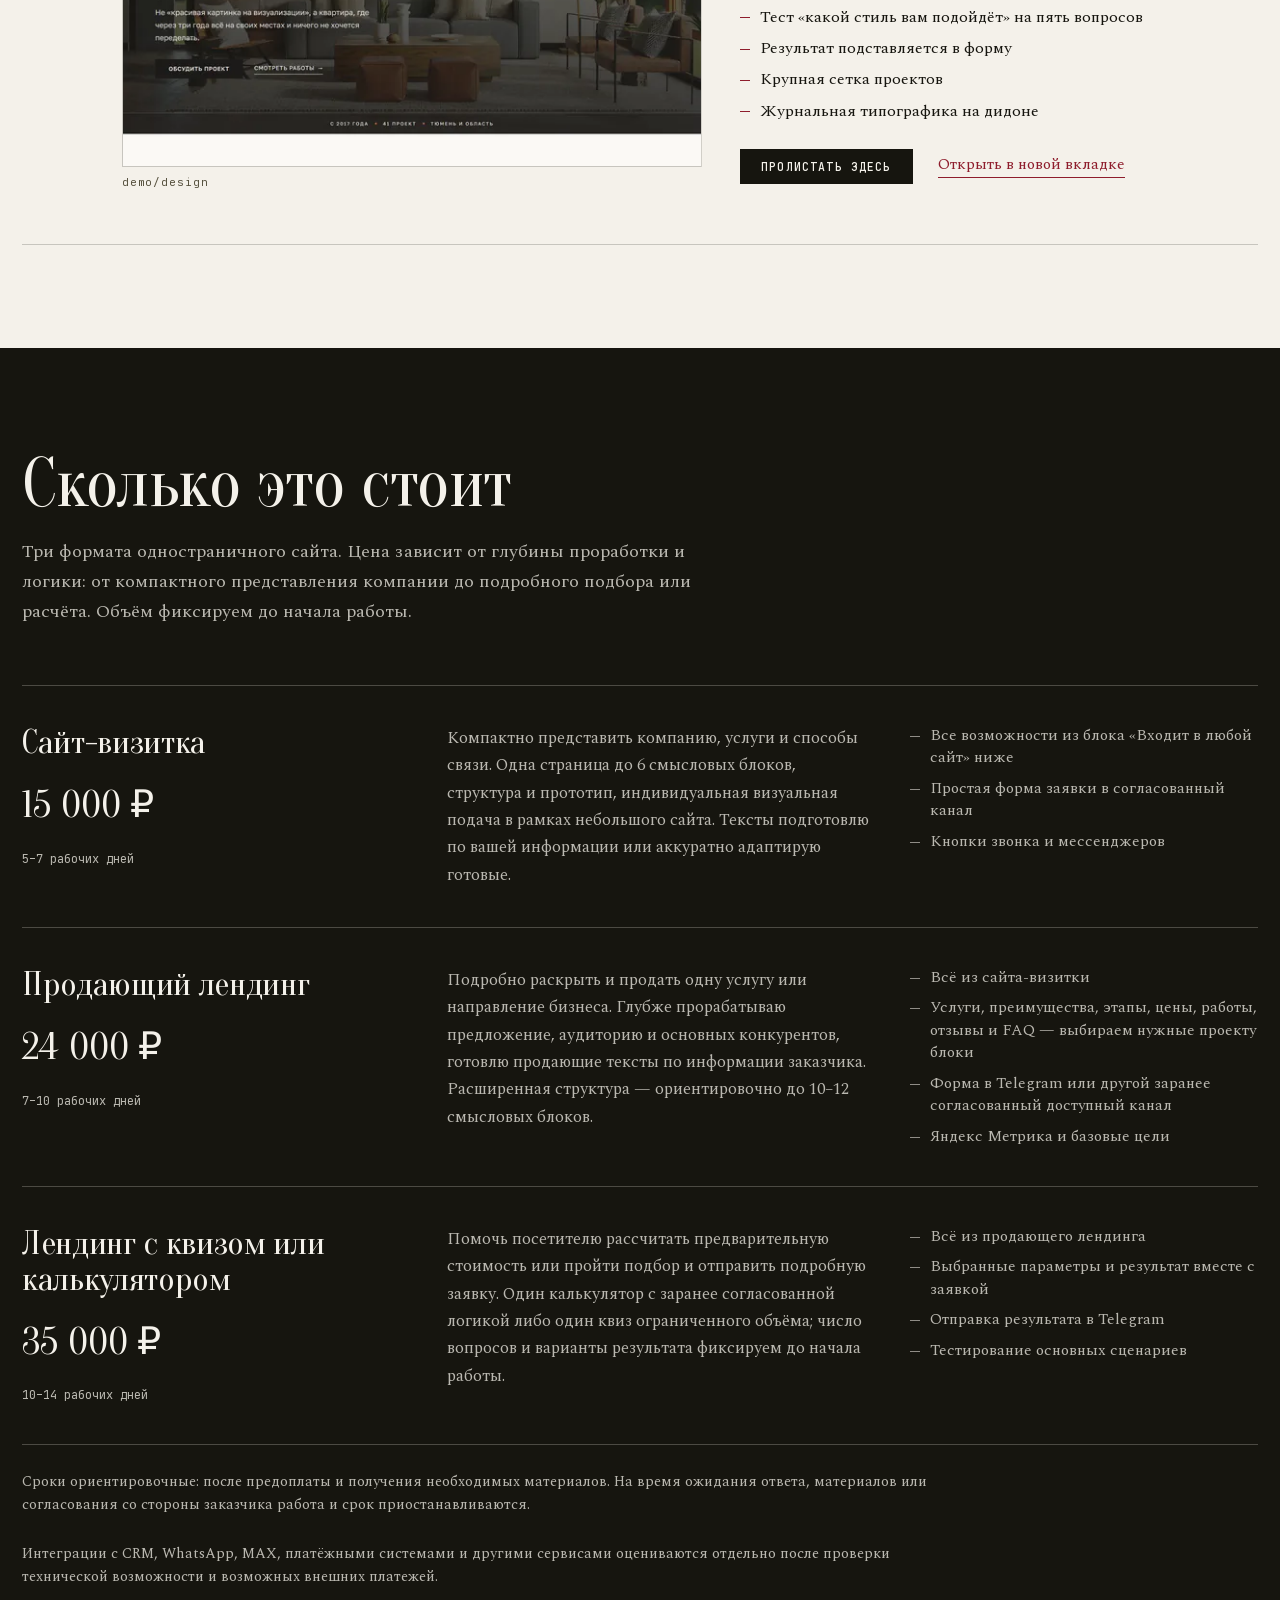
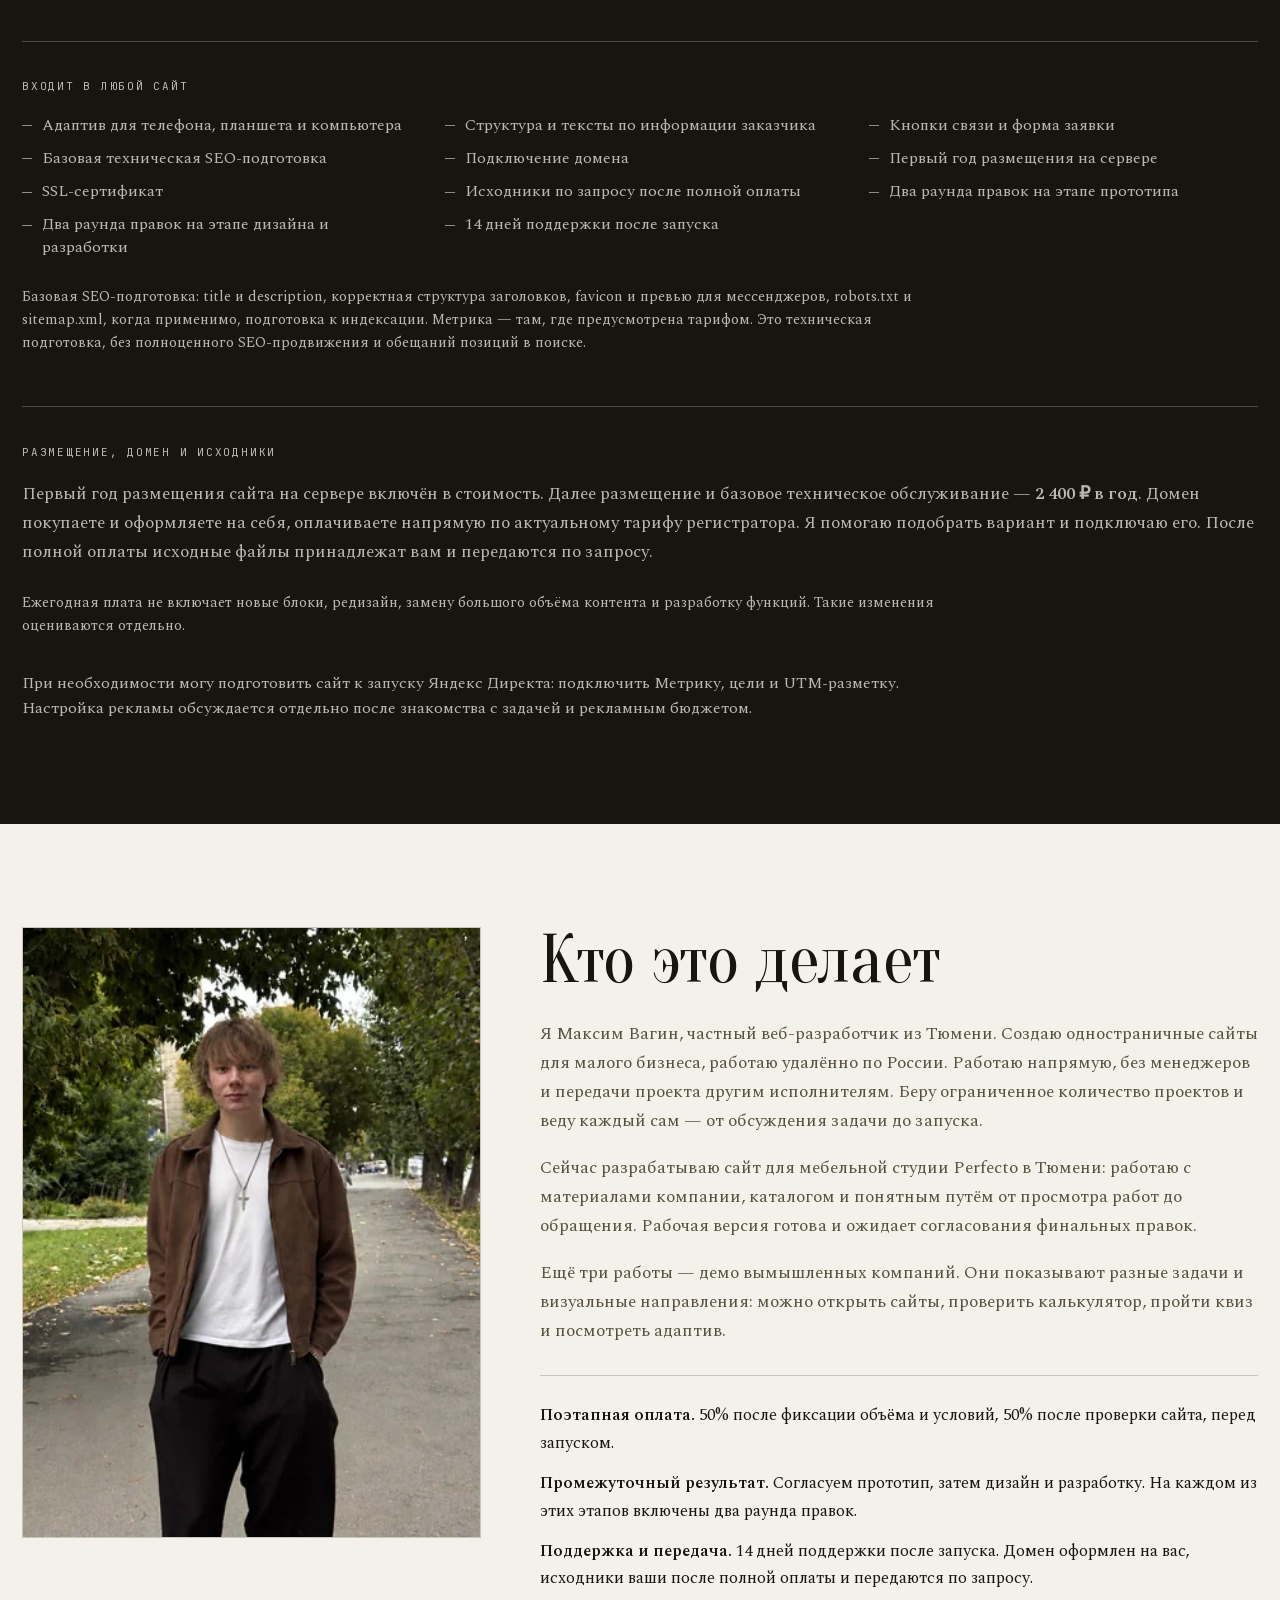
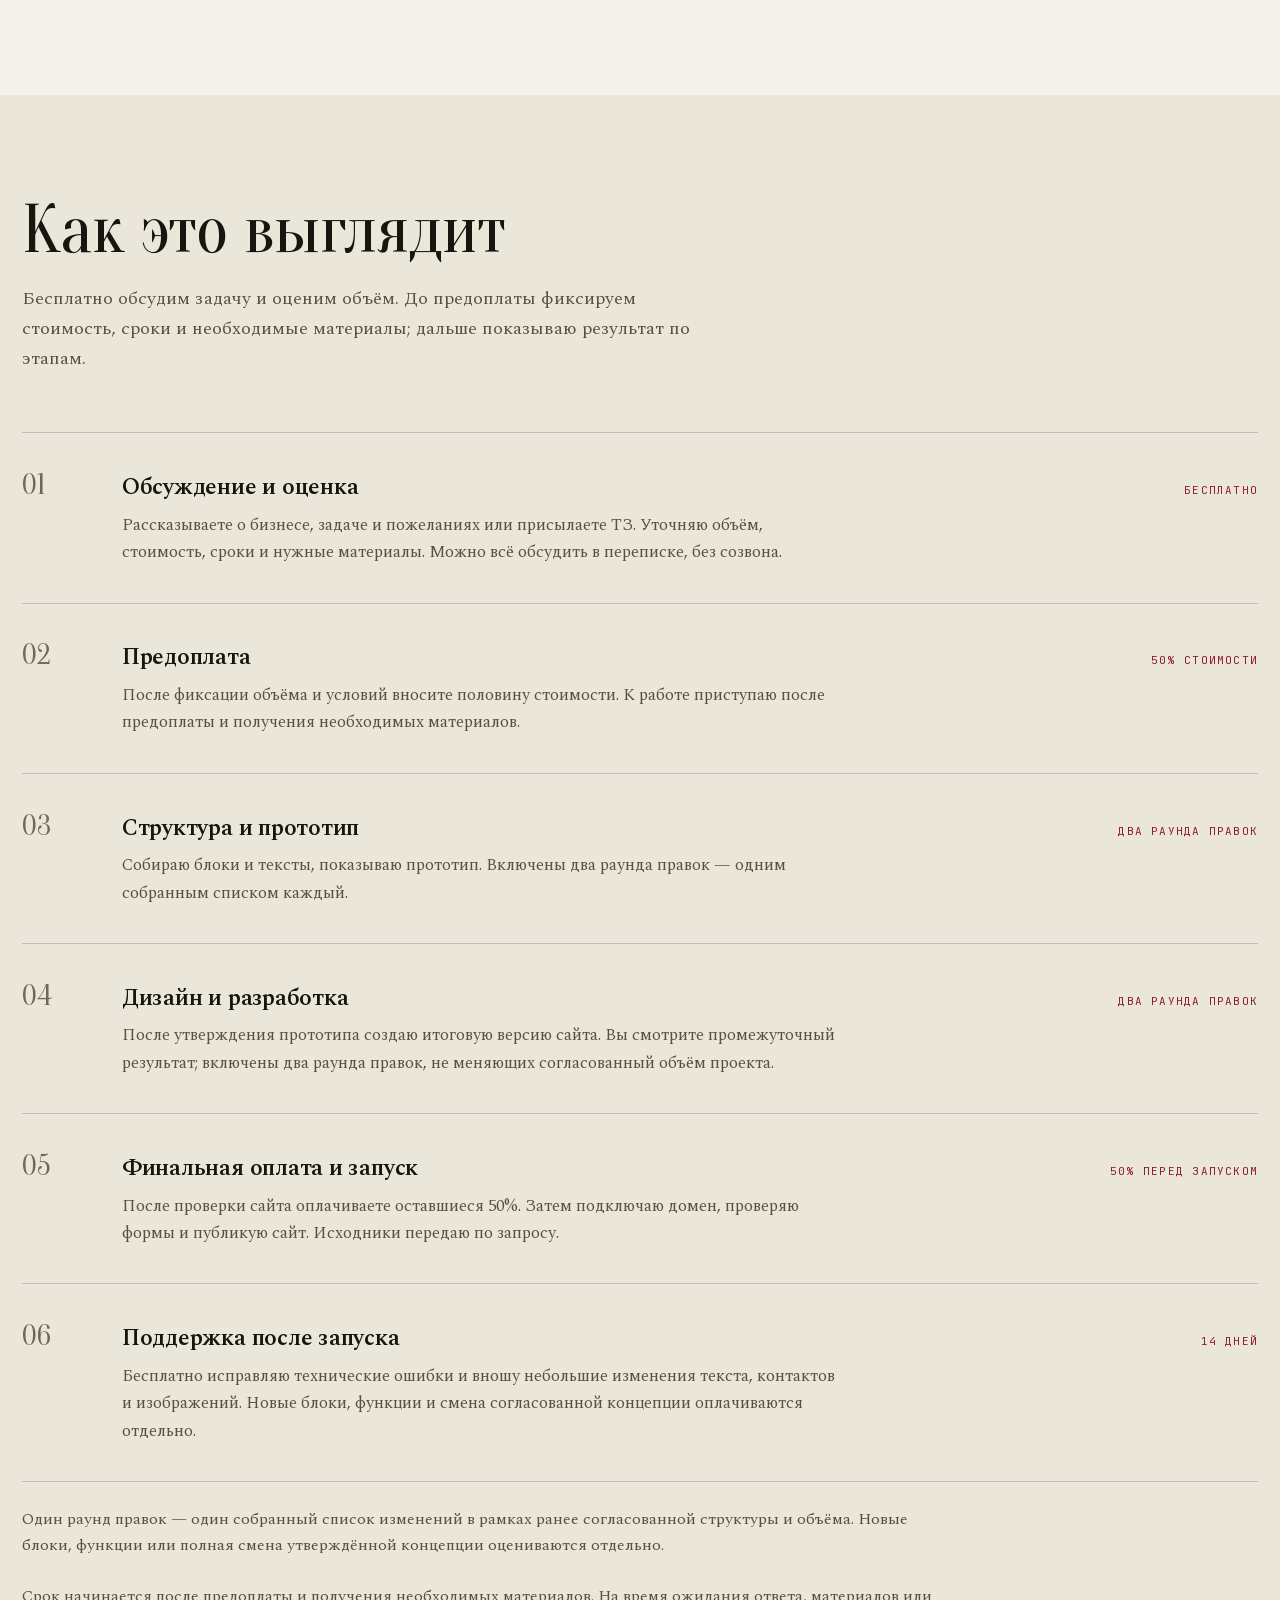
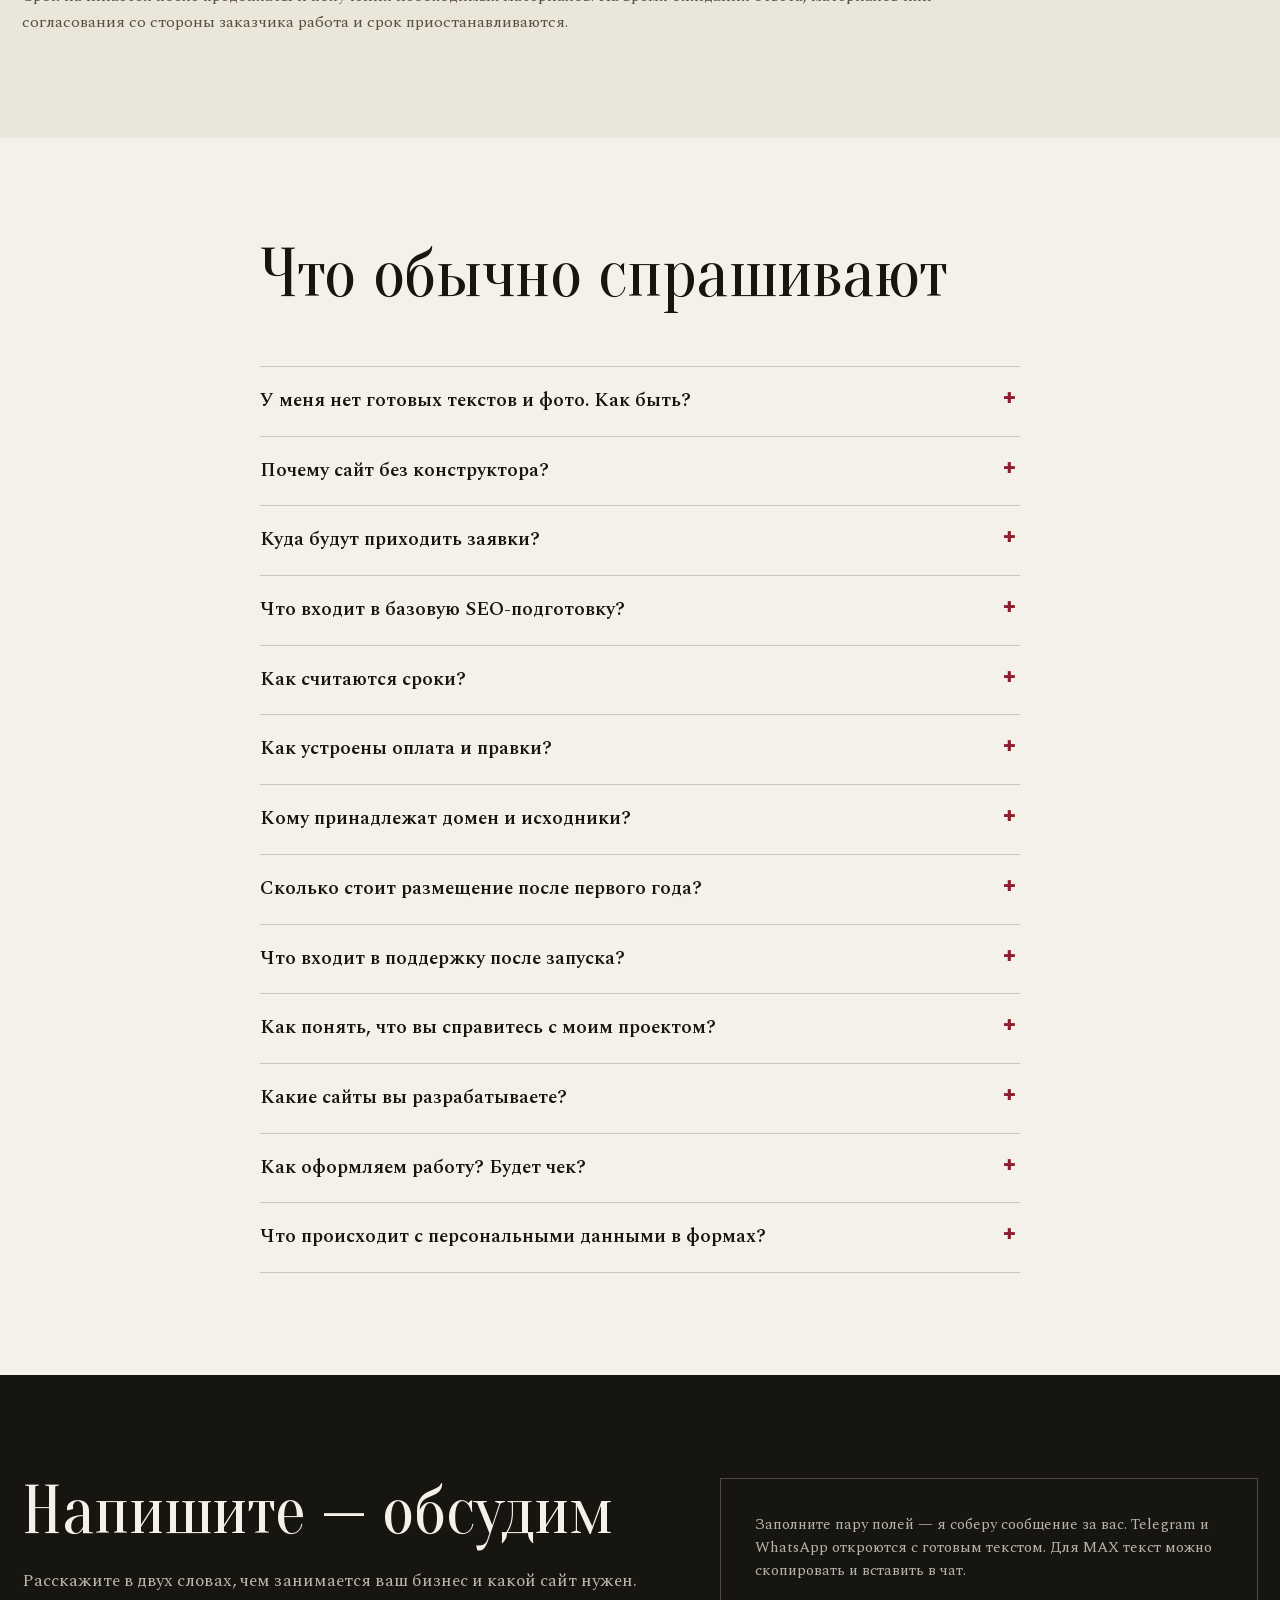
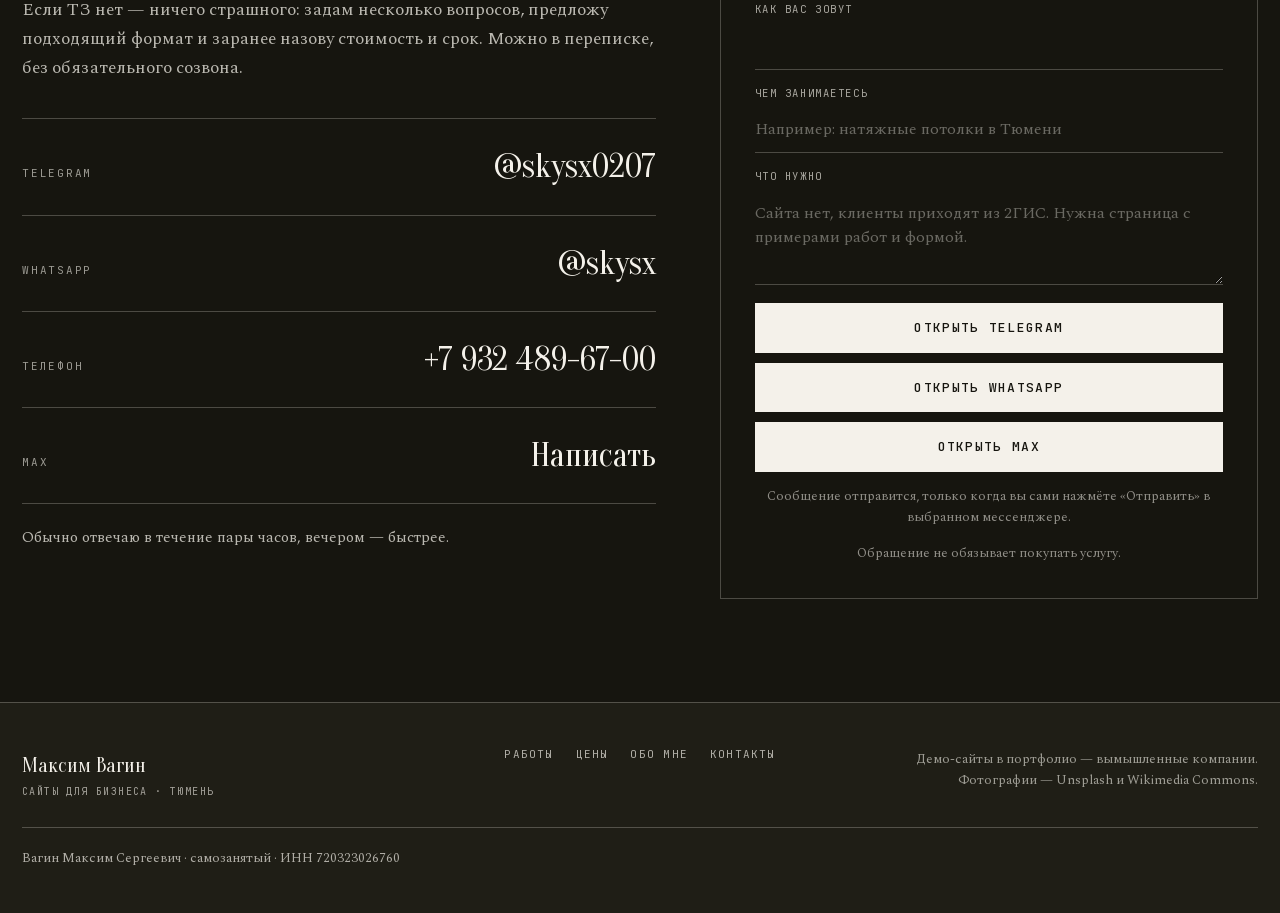
==== commit eaf06bdc: "Update portfolio positioning, pricing and anchor reveals" ====
--- a/index.html
+++ b/index.html
@@ -3,24 +3,24 @@
 <head>
 <meta charset="utf-8">
 <meta name="viewport" content="width=device-width, initial-scale=1">
-<title>Максим Вагин — сайты и Яндекс Директ в Тюмени от 14 999 ₽</title>
-<meta name="description" content="Делаю лендинги и сайты-визитки для бизнеса в Тюмени: индивидуальный дизайн, адаптив, заявки и Яндекс Директ. Сайт от 14 999 ₽, лендинг с запуском рекламы — 30 998 ₽.">
+<title>Максим Вагин — одностраничные сайты для бизнеса в Тюмени от 15 000 ₽</title>
+<meta name="description" content="Разработка одностраничных сайтов для малого бизнеса: структура, тексты, адаптив, формы заявок, базовая SEO-подготовка, подключение домена и запуск.">
 <link rel="canonical" href="https://skysx67.github.io/portfolio/">
 <meta name="author" content="Максим Вагин">
-<meta property="og:type" content="profile">
+<meta property="og:type" content="website">
 <meta property="og:locale" content="ru_RU">
 <meta property="og:url" content="https://skysx67.github.io/portfolio/">
-<meta property="og:title" content="Максим Вагин — сайты для бизнеса в Тюмени">
-<meta property="og:description" content="Лендинги без конструкторов и запуск Яндекс Директа. Сайт от 14 999 ₽, пакет с рекламой — 30 998 ₽.">
-<meta property="og:image" content="https://skysx67.github.io/portfolio/assets/img/og-14999.png">
+<meta property="og:title" content="Максим Вагин — одностраничные сайты для бизнеса в Тюмени от 15 000 ₽">
+<meta property="og:description" content="Разработка одностраничных сайтов для малого бизнеса: структура, тексты, адаптив, формы заявок, базовая SEO-подготовка, подключение домена и запуск.">
+<meta property="og:image" content="https://skysx67.github.io/portfolio/assets/img/og-15000.png">
 <meta property="og:image:width" content="1200">
 <meta property="og:image:height" content="630">
 <meta property="og:image:type" content="image/png">
-<meta property="og:image:alt" content="Максим Вагин — сайты для бизнеса от 14 999 рублей">
+<meta property="og:image:alt" content="Максим Вагин — одностраничные сайты для бизнеса от 15 000 рублей">
 <meta name="twitter:card" content="summary_large_image">
-<meta name="twitter:title" content="Максим Вагин — сайты для бизнеса в Тюмени">
-<meta name="twitter:description" content="Сайты от 14 999 ₽. Лендинг с запуском Яндекс Директа — 30 998 ₽.">
-<meta name="twitter:image" content="https://skysx67.github.io/portfolio/assets/img/og-14999.png">
+<meta name="twitter:title" content="Максим Вагин — одностраничные сайты для бизнеса в Тюмени от 15 000 ₽">
+<meta name="twitter:description" content="Разработка одностраничных сайтов для малого бизнеса: структура, тексты, адаптив, формы заявок, базовая SEO-подготовка, подключение домена и запуск.">
+<meta name="twitter:image" content="https://skysx67.github.io/portfolio/assets/img/og-15000.png">
 <link rel="icon" href="data:image/svg+xml,%3Csvg xmlns='http://www.w3.org/2000/svg' viewBox='0 0 64 64'%3E%3Crect width='64' height='64' fill='%2316150F'/%3E%3Ctext x='32' y='46' font-family='Georgia,serif' font-size='40' fill='%23F4F1EA' text-anchor='middle'%3E%D0%92%3C/text%3E%3C/svg%3E">
 
 <link rel="preload" as="font" type="font/woff2" href="assets/fonts/oranienbaum-400-cyrillic.woff2" crossorigin>
@@ -29,14 +29,14 @@
       imagesrcset="assets/img/case-perfecto-600.webp 600w, assets/img/case-perfecto-900.webp 900w, assets/img/case-perfecto-1200.webp 1200w, assets/img/case-perfecto-1600.webp 1600w"
       imagesizes="(max-width:660px) calc(100vw - 44px), (max-width:1100px) 88vw, (max-width:1324px) 45vw, 575px">
 <script>
-/* Включаем стартовые состояния анимаций до первой отрисовки — иначе страница
-   моргнёт готовым видом. Если app.js почему-то не доедет, через 1,2 с после
-   загрузки всё показываем принудительно. */
+/* Стартовые состояния ограничены таймером, который не ждёт загрузки ресурсов.
+   Без JS контент виден; медленный или недоступный app.js не оставит пустой экран. */
 (function(d){var h=d.documentElement;
  if(matchMedia('(prefers-reduced-motion:reduce)').matches)return;
- h.className+=' rv-on';
- addEventListener('load',function(){setTimeout(function(){
-   if(!h.dataset.rvReady)h.classList.remove('rv-on');},1200);});
+ h.classList.add('rv-on');
+ setTimeout(function(){
+   if(!h.dataset.rvReady)h.classList.remove('rv-on');
+ },1200);
 })(document);
 </script>
 <link rel="stylesheet" href="assets/css/style.css">
@@ -45,27 +45,50 @@
 {
   "@context": "https://schema.org",
   "@type": "ProfessionalService",
-  "name": "Максим Вагин — разработка сайтов",
-  "description": "Разработка лендингов и сайтов-визиток, настройка Яндекс Директа для малого бизнеса в Тюмени.",
+  "name": "Максим Вагин — одностраничные сайты для бизнеса",
+  "description": "Разработка одностраничных сайтов для малого бизнеса: структура, тексты, адаптив, формы заявок, базовая SEO-подготовка, подключение домена и запуск.",
   "url": "https://skysx67.github.io/portfolio/",
-  "areaServed": { "@type": "City", "name": "Тюмень" },
-  "priceRange": "14999-34999 RUB",
-  "founder": { "@type": "Person", "name": "Максим Вагин" },
-  "sameAs": ["https://t.me/skysx0207"],
+  "areaServed": [
+    {
+      "@type": "City",
+      "name": "Тюмень"
+    },
+    {
+      "@type": "Country",
+      "name": "Россия"
+    }
+  ],
+  "priceRange": "15000–35000 RUB",
+  "founder": {
+    "@type": "Person",
+    "name": "Максим Вагин"
+  },
+  "sameAs": [
+    "https://t.me/skysx0207"
+  ],
   "telephone": "+79324896700",
   "makesOffer": [
-    { "@type": "Offer", "name": "Сайт-визитка", "price": "14999", "priceCurrency": "RUB",
-      "description": "Одна страница без формы: кнопки «позвонить» и «написать в WhatsApp». Запуск за 5 дней." },
-    { "@type": "Offer", "name": "Лендинг под нишу", "price": "23999", "priceCurrency": "RUB",
-      "description": "Продающая страница с формой заявки в Telegram, галереей, ценами и FAQ. Запуск за 7–10 дней." },
-    { "@type": "Offer", "name": "Лендинг с расчётом", "price": "34999", "priceCurrency": "RUB",
-      "description": "Лендинг с калькулятором стоимости или квизом-подбором. Запуск за 10–14 дней." },
-    { "@type": "Offer", "name": "Настройка Яндекс Директа", "price": "14999", "priceCurrency": "RUB",
-      "description": "Настройка поисковой рекламной кампании, Метрики, целей и UTM-разметки." },
-    { "@type": "Offer", "name": "Лендинг и запуск Яндекс Директа", "price": "30998", "priceCurrency": "RUB",
-      "description": "Лендинг под нишу и настройка поисковой рекламы в Яндекс Директе." },
-    { "@type": "Offer", "name": "Ведение Яндекс Директа", "price": "9999", "priceCurrency": "RUB",
-      "description": "Ежемесячная оптимизация поисковой рекламы, контроль расходов и отчёт по результатам." }
+    {
+      "@type": "Offer",
+      "name": "Сайт-визитка",
+      "price": "15000",
+      "priceCurrency": "RUB",
+      "description": "Одна страница до 6 смысловых блоков: структура, прототип, тексты, адаптив и простая форма заявки. 5–7 рабочих дней после предоплаты и получения материалов."
+    },
+    {
+      "@type": "Offer",
+      "name": "Продающий лендинг",
+      "price": "24000",
+      "priceCurrency": "RUB",
+      "description": "Всё из сайта-визитки, проработка предложения, аудитории и конкурентов, до 10–12 смысловых блоков, форма заявки, Яндекс Метрика и базовые цели. 7–10 рабочих дней после предоплаты и получения материалов."
+    },
+    {
+      "@type": "Offer",
+      "name": "Лендинг с квизом или калькулятором",
+      "price": "35000",
+      "priceCurrency": "RUB",
+      "description": "Всё из продающего лендинга и один согласованный калькулятор либо квиз ограниченного объёма. Параметры и результат передаются в Telegram вместе с заявкой. 10–14 рабочих дней после предоплаты и получения материалов."
+    }
   ]
 }
 </script>
@@ -105,19 +128,19 @@
 <section class="hero">
   <div class="wrap hero__in">
     <div class="hero__head">
-      <h1 data-rv="mask">Сайты,<br>на которые<br>приходят<br><span class="hero__em">заявки</span></h1>
+      <h1 data-rv="mask">Сайты,<br>готовые<br>принимать<br><span class="hero__em">заявки</span></h1>
     </div>
     <aside class="hero__meta" data-rv="up" style="--rv-i:1">
       <dl>
         <div><dt>Где</dt><dd>Тюмень и удалённо</dd></div>
-        <div><dt>Сколько</dt><dd>от 14 999 ₽</dd></div>
-        <div><dt>Срок</dt><dd>5–14 дней</dd></div>
+        <div><dt>Сколько</dt><dd>от 15 000 ₽</dd></div>
+        <div><dt>Срок</dt><dd>5–14 рабочих дней</dd></div>
         <div><dt>Занятость</dt><dd>свободен</dd></div>
       </dl>
     </aside>
   </div>
   <div class="wrap hero__foot">
-    <p class="hero__lead" data-rv="up">Небольшому бизнесу редко нужен «корпоративный портал». Нужна понятная страница и люди, которые на неё придут. Собираю сайты без конструкторов, настраиваю Метрику и при необходимости сам запускаю Яндекс Директ.</p>
+    <p class="hero__lead" data-rv="up">Небольшому бизнесу чаще нужна понятная страница: показать услуги, ответить на основные вопросы и помочь связаться с компанией. Создаю одностраничные сайты — от компактной визитки до лендинга с квизом или калькулятором. Работаю напрямую: продумываю структуру и тексты, подключаю формы, аналитику по тарифу и домен.</p>
     <p class="hero__cta" data-rv="up" style="--rv-i:1">
       <a class="btn" href="#cases">Смотреть работы</a>
       <a class="ulink" href="https://t.me/skysx0207" target="_blank" rel="noopener">Написать в Telegram</a>
@@ -130,7 +153,7 @@
   <div class="wrap">
     <header class="shead">
       <h2 data-rv="mask">Четыре сайта</h2>
-      <p data-rv="up" style="--rv-i:1">Первый — реальный проект для мебельного производства, который сейчас находится в разработке. Остальные три — демо: компании я придумал, но собрал их как настоящие. У каждого своя вёрстка, своя логика и свой характер, а не одна тема, перекрашенная четыре раза.</p>
+      <p data-rv="up" style="--rv-i:1">Perfecto — реальный проект мебельной студии, сейчас в разработке. «Ровно», «Потолок 72» и «Северова» — демо вымышленных компаний: полноценные демонстрации разных задач и визуальных направлений, с работающими формами, калькулятором и квизом.</p>
     </header>
 
     <ol class="cases">
@@ -140,7 +163,7 @@
         <div class="case__body" data-rv="up">
           <p class="case__niche">Мебель на заказ · в разработке</p>
           <h3>Перфекто</h3>
-          <p class="case__desc">Реальный проект сайта мебельного производства в Тюмени. Сейчас дорабатываю визуальный стиль, структуру каталога и подачу работ компании. По ссылке доступна текущая версия проекта.</p>
+          <p class="case__desc">Реальный проект для мебельной студии в Тюмени. Подготовлены структура, дизайн и рабочая версия сайта. Проект находится в разработке и ожидает согласования финальных правок со стороны компании.</p>
           <ul class="case__list">
             <li>Каталог по семи направлениям</li>
             <li>Отдельная галерея работ с категориями</li>
@@ -239,99 +262,81 @@
   <div class="wrap">
     <header class="shead shead--light">
       <h2 data-rv="mask">Сколько это стоит</h2>
-      <p data-rv="up" style="--rv-i:1">Цена за работу целиком, без «а вёрстка отдельно». Тарифы отличаются не количеством блоков, а тем, что сайт умеет.</p>
+      <p data-rv="up" style="--rv-i:1">Три формата одностраничного сайта. Цена зависит от глубины проработки и логики: от компактного представления компании до подробного подбора или расчёта. Объём фиксируем до начала работы.</p>
     </header>
 
     <div class="price" data-rv-stagger>
-
       <article class="tier" data-rv="up">
         <div class="tier__head">
           <h3>Сайт-визитка</h3>
-          <p class="tier__sum"><s>17 000 ₽</s> <b>14 999 ₽</b></p>
-        </div>
-        <p class="tier__what">Одна страница: кто вы, что делаете, примеры, контакты. Формы нет — вместо неё кнопки «позвонить» и «написать в WhatsApp», они конвертят не хуже, а сломаться им нечем.</p>
+          <p class="tier__sum"><b>15 000 ₽</b></p>
+          <p class="tier__term">5–7 рабочих дней</p>
+        </div>
+        <p class="tier__what">Компактно представить компанию, услуги и способы связи. Одна страница до 6 смысловых блоков, структура и прототип, индивидуальная визуальная подача в рамках небольшого сайта. Тексты подготовлю по вашей информации или аккуратно адаптирую готовые.</p>
         <ul class="tier__list">
-          <li>До шести блоков</li>
-          <li>Кнопки звонка и мессенджера</li>
-          <li>Помощь с выбором хостинга</li>
-          <li>Запуск за 5 дней</li>
+          <li>Все возможности из блока «Входит в любой сайт» ниже</li>
+          <li>Простая форма заявки в согласованный канал</li>
+          <li>Кнопки звонка и мессенджеров</li>
         </ul>
       </article>
 
-      <article class="tier tier--main" data-rv="up">
+      <article class="tier" data-rv="up">
         <div class="tier__head">
-          <h3>Лендинг под нишу <span class="tier__tag">чаще всего берут</span></h3>
-          <p class="tier__sum"><s>27 300 ₽</s> <b>23 999 ₽</b></p>
-        </div>
-        <p class="tier__what">Полноценная продающая страница и настоящая форма: заявка падает вам в Telegram с именем, телефоном и тем, что человек выбрал. Дизайн собираю под вашу нишу, а не подгоняю тему.</p>
+          <h3>Продающий лендинг</h3>
+          <p class="tier__sum"><b>24 000 ₽</b></p>
+          <p class="tier__term">7–10 рабочих дней</p>
+        </div>
+        <p class="tier__what">Подробно раскрыть и продать одну услугу или направление бизнеса. Глубже прорабатываю предложение, аудиторию и основных конкурентов, готовлю продающие тексты по информации заказчика. Расширенная структура — ориентировочно до 10–12 смысловых блоков.</p>
         <ul class="tier__list">
-          <li>Всё из визитки</li>
-          <li>Форма заявки в Telegram</li>
-          <li>Галерея работ, цены, отзывы, FAQ</li>
-          <li>Подключение вашего домена</li>
-          <li>Запуск за 7–10 дней</li>
+          <li>Всё из сайта-визитки</li>
+          <li>Услуги, преимущества, этапы, цены, работы, отзывы и FAQ — выбираем нужные проекту блоки</li>
+          <li>Форма в Telegram или другой заранее согласованный доступный канал</li>
+          <li>Яндекс Метрика и базовые цели</li>
         </ul>
       </article>
 
       <article class="tier" data-rv="up">
         <div class="tier__head">
-          <h3>Лендинг с расчётом</h3>
-          <p class="tier__sum"><s>39 800 ₽</s> <b>34 999 ₽</b></p>
-        </div>
-        <p class="tier__what">То же плюс интерактив: калькулятор стоимости или квиз-подбор. Работает там, где человек не понимает, во сколько ему обойдётся, и стесняется спросить.</p>
+          <h3>Лендинг с квизом или калькулятором</h3>
+          <p class="tier__sum"><b>35 000 ₽</b></p>
+          <p class="tier__term">10–14 рабочих дней</p>
+        </div>
+        <p class="tier__what">Помочь посетителю рассчитать предварительную стоимость или пройти подбор и отправить подробную заявку. Один калькулятор с заранее согласованной логикой либо один квиз ограниченного объёма; число вопросов и варианты результата фиксируем до начала работы.</p>
         <ul class="tier__list">
-          <li>Всё из лендинга под нишу</li>
-          <li>Калькулятор или квиз</li>
-          <li>Результат уходит вместе с заявкой</li>
-          <li>Запуск за 10–14 дней</li>
+          <li>Всё из продающего лендинга</li>
+          <li>Выбранные параметры и результат вместе с заявкой</li>
+          <li>Отправка результата в Telegram</li>
+          <li>Тестирование основных сценариев</li>
         </ul>
       </article>
-
-    </div>
-
-    <article class="launch" data-rv="up">
-      <div class="launch__copy">
-        <p class="launch__eyebrow">Сайт + реклама</p>
-        <h3>Лендинг и запуск Яндекс Директа</h3>
-        <p class="launch__lead">Не просто отдаю готовую страницу, а привожу на неё первых посетителей. Предложение в объявлениях совпадает с сайтом, а заявки сразу видны в Метрике.</p>
-        <ul class="tier__list launch__list">
-          <li>Лендинг под одну нишу</li>
-          <li>Кампания на Поиске в одном регионе</li>
-          <li>Запросы, минус-слова и объявления</li>
-          <li>Метрика, цели и UTM-разметка</li>
-          <li>Проверка заявок перед запуском</li>
-          <li>Первая неделя корректировок</li>
-        </ul>
-      </div>
-      <aside class="launch__buy">
-        <span class="tier__tag">выгоднее вместе</span>
-        <p class="tier__sum launch__sum"><s>38 998 ₽</s> <b>30 998 ₽</b></p>
-        <p class="launch__math">18 999 ₽ за лендинг + 11 999 ₽ за настройку рекламы.</p>
-        <dl class="launch__rates">
-          <div><dt>Только Директ</dt><dd>14 999 ₽</dd></div>
-          <div><dt>Вместе с любым сайтом</dt><dd>11 999 ₽</dd></div>
-          <div><dt>Ведение после запуска</dt><dd>от 9 999 ₽ / мес.</dd></div>
-        </dl>
-        <p class="launch__note">Рекламный бюджет в цену не входит — клиент пополняет свой кабинет Яндекса напрямую.</p>
-        <a class="btn" href="#contact">Обсудить запуск</a>
-      </aside>
-    </article>
-
-    <!-- Убрать этот блок, когда наберётся три клиента -->
-    <p class="offer" data-rv="up">В трёх тарифах зачёркнута обычная цена: на первые проекты действует скидка около 12% за разрешение показать результат в портфолио. В пакете зачёркнута стоимость услуг по отдельности — вместе экономия 8 000 ₽.</p>
+    </div>
+    <p class="incl__note">Сроки ориентировочные: после предоплаты и получения необходимых материалов. На время ожидания ответа, материалов или согласования со стороны заказчика работа и срок приостанавливаются.</p>
+    <p class="incl__note">Интеграции с CRM, WhatsApp, MAX, платёжными системами и другими сервисами оцениваются отдельно после проверки технической возможности и возможных внешних платежей.</p>
 
     <div class="incl" data-rv="up">
-      <h3>Входит в любую цену</h3>
+      <h3>Входит в любой сайт</h3>
       <ul>
-        <li>Адаптив: телефон, планшет, десктоп</li>
-        <li>Подключение домена и хостинга</li>
-        <li>Заголовки, описания и превью для мессенджеров</li>
-        <li>Две недели правок после запуска</li>
-        <li>Исходники ваши, без привязки ко мне</li>
-        <li>Тексты пишу сам, вы правите</li>
+        <li>Адаптив для телефона, планшета и компьютера</li>
+        <li>Структура и тексты по информации заказчика</li>
+        <li>Кнопки связи и форма заявки</li>
+        <li>Базовая техническая SEO-подготовка</li>
+        <li>Подключение домена</li>
+        <li>Первый год размещения на сервере</li>
+        <li>SSL-сертификат</li>
+        <li>Исходники по запросу после полной оплаты</li>
+        <li>Два раунда правок на этапе прототипа</li>
+        <li>Два раунда правок на этапе дизайна и разработки</li>
+        <li>14 дней поддержки после запуска</li>
       </ul>
-      <p class="incl__note">Домен оформляем на вас, платите напрямую регистратору — 199 ₽ за первый год и 399 ₽ за продление. Сайт с формой работает на моём сервере за мой счёт. Уйдёте — отдам файлы, переедете за час.</p>
-    </div>
+      <p class="incl__note">Базовая SEO-подготовка: title и description, корректная структура заголовков, favicon и превью для мессенджеров, robots.txt и sitemap.xml, когда применимо, подготовка к индексации. Метрика — там, где предусмотрена тарифом. Это техническая подготовка, без полноценного SEO-продвижения и обещаний позиций в поиске.</p>
+    </div>
+
+    <div class="incl" data-rv="up">
+      <h3>Размещение, домен и исходники</h3>
+      <p>Первый год размещения сайта на сервере включён в стоимость. Далее размещение и базовое техническое обслуживание — <b>2 400 ₽ в год</b>. Домен покупаете и оформляете на себя, оплачиваете напрямую по актуальному тарифу регистратора. Я помогаю подобрать вариант и подключаю его. После полной оплаты исходные файлы принадлежат вам и передаются по запросу.</p>
+      <p class="incl__note">Ежегодная плата не включает новые блоки, редизайн, замену большого объёма контента и разработку функций. Такие изменения оцениваются отдельно.</p>
+    </div>
+    <p class="direct-note" data-rv="up">При необходимости могу подготовить сайт к запуску Яндекс Директа: подключить Метрику, цели и UTM-разметку. Настройка рекламы обсуждается отдельно после знакомства с задачей и рекламным бюджетом.</p>
   </div>
 </section>
 
@@ -346,13 +351,13 @@
     </figure>
     <div class="about__text" data-rv="up" style="--rv-i:1">
       <h2 data-rv="mask">Кто это делает</h2>
-      <p>Живу в Тюмени, делаю сайты для небольшого бизнеса. Не агентство и не фрилансер с потоком — беру немного проектов и веду каждый сам от первого разговора до запуска.</p>
-      <p>Начал с реального проекта для мебельного производства. Сайт ещё в разработке: работаю с материалами компании, собираю каталог и выстраиваю понятный путь от просмотра работ до обращения. Параллельно сделал себе Telegram-приложение для тренировок — дневник зала, куда записываю подходы и смотрю статистику.</p>
-      <p>Три сайта в портфолио — демо. Компании я придумал, но собрал их как настоящие: своя вёрстка под каждую нишу, работающий калькулятор, работающий квиз, честный адаптив. Это полезнее, чем показывать чужие работы или темы с маркетплейса.</p>
+      <p>Я Максим Вагин, частный веб-разработчик из Тюмени. Создаю одностраничные сайты для малого бизнеса, работаю удалённо по России. Работаю напрямую, без менеджеров и передачи проекта другим исполнителям. Беру ограниченное количество проектов и веду каждый сам — от обсуждения задачи до запуска.</p>
+      <p>Сейчас разрабатываю сайт для мебельной студии Perfecto в Тюмени: работаю с материалами компании, каталогом и понятным путём от просмотра работ до обращения. Рабочая версия готова и ожидает согласования финальных правок.</p>
+      <p>Ещё три работы — демо вымышленных компаний. Они показывают разные задачи и визуальные направления: можно открыть сайты, проверить калькулятор, пройти квиз и посмотреть адаптив.</p>
       <ul class="about__list">
-        <li><b>Не беру всю сумму вперёд.</b> Половина после согласования, половина после запуска.</li>
-        <li><b>Не отдаю сайт «как есть».</b> Две недели правок входят в цену.</li>
-        <li><b>Не привязываю к себе.</b> Домен на вас, исходники ваши, уйти можно в любой момент.</li>
+        <li><b>Поэтапная оплата.</b> 50% после фиксации объёма и условий, 50% после проверки сайта, перед запуском.</li>
+        <li><b>Промежуточный результат.</b> Согласуем прототип, затем дизайн и разработку. На каждом из этих этапов включены два раунда правок.</li>
+        <li><b>Поддержка и передача.</b> 14 дней поддержки после запуска. Домен оформлен на вас, исходники ваши после полной оплаты и передаются по запросу.</li>
       </ul>
     </div>
   </div>
@@ -363,30 +368,42 @@
   <div class="wrap">
     <header class="shead">
       <h2 data-rv="mask">Как это выглядит</h2>
-      <p data-rv="up" style="--rv-i:1">Первый шаг бесплатный и ни к чему не обязывает. Деньги появляются только там, где вы уже увидели свою страницу.</p>
+      <p data-rv="up" style="--rv-i:1">Бесплатно обсудим задачу и оценим объём. До предоплаты фиксируем стоимость, сроки и необходимые материалы; дальше показываю результат по этапам.</p>
     </header>
     <ol class="flow" data-rv-stagger>
       <li data-rv="up">
-        <h3>Разговор или ТЗ</h3>
-        <p>До часа голосом или в переписке — как удобнее. Что за бизнес, кто клиенты, что уже пробовали, чего ждёте от сайта. Можно вообще без созвона: пришлите текстом, дальше разберусь сам.</p>
+        <h3>Обсуждение и оценка</h3>
+        <p>Рассказываете о бизнесе, задаче и пожеланиях или присылаете ТЗ. Уточняю объём, стоимость, сроки и нужные материалы. Можно всё обсудить в переписке, без созвона.</p>
         <p class="flow__t">бесплатно</p>
       </li>
       <li data-rv="up">
-        <h3>Прототип по ссылке</h3>
-        <p>Собираю страницу без дизайна: все блоки, все тексты, всё кликается. Открываете с телефона и говорите, что переставить. На этом этапе менять можно сколько угодно.</p>
-        <p class="flow__t">бесплатно · 2–3 дня</p>
+        <h3>Предоплата</h3>
+        <p>После фиксации объёма и условий вносите половину стоимости. К работе приступаю после предоплаты и получения необходимых материалов.</p>
+        <p class="flow__t">50% стоимости</p>
       </li>
       <li data-rv="up">
-        <h3>Дизайн и вёрстка</h3>
-        <p>Прототип устраивает — беру половину суммы и делаю настоящий сайт. Присылаю ссылку, вы смотрите с телефона и присылаете правки списком.</p>
-        <p class="flow__t">предоплата 50%</p>
+        <h3>Структура и прототип</h3>
+        <p>Собираю блоки и тексты, показываю прототип. Включены два раунда правок — одним собранным списком каждый.</p>
+        <p class="flow__t">два раунда правок</p>
       </li>
       <li data-rv="up">
-        <h3>Запуск</h3>
-        <p>Подключаю домен, проверяю формы, отдаю исходники. Две недели после запуска правки бесплатные, дальше считаем по объёму работы.</p>
-        <p class="flow__t">остаток после запуска</p>
+        <h3>Дизайн и разработка</h3>
+        <p>После утверждения прототипа создаю итоговую версию сайта. Вы смотрите промежуточный результат; включены два раунда правок, не меняющих согласованный объём проекта.</p>
+        <p class="flow__t">два раунда правок</p>
+      </li>
+      <li data-rv="up">
+        <h3>Финальная оплата и запуск</h3>
+        <p>После проверки сайта оплачиваете оставшиеся 50%. Затем подключаю домен, проверяю формы и публикую сайт. Исходники передаю по запросу.</p>
+        <p class="flow__t">50% перед запуском</p>
+      </li>
+      <li data-rv="up">
+        <h3>Поддержка после запуска</h3>
+        <p>Бесплатно исправляю технические ошибки и вношу небольшие изменения текста, контактов и изображений. Новые блоки, функции и смена согласованной концепции оплачиваются отдельно.</p>
+        <p class="flow__t">14 дней</p>
       </li>
     </ol>
+    <p class="flow__note" data-rv="up">Один раунд правок — один собранный список изменений в рамках ранее согласованной структуры и объёма. Новые блоки, функции или полная смена утверждённой концепции оцениваются отдельно.</p>
+    <p class="flow__note" data-rv="up">Срок начинается после предоплаты и получения необходимых материалов. На время ожидания ответа, материалов или согласования со стороны заказчика работа и срок приостанавливаются.</p>
   </div>
 </section>
 
@@ -397,62 +414,68 @@
     <div class="faq" data-rv-stagger>
 
       <details class="qa" data-rv="up">
-        <summary>У меня нет ни текстов, ни фото. Это проблема?</summary>
-        <div><p>Тексты пишу сам: задам вопросы, соберу черновик, вы поправите формулировки. С фото сложнее — свои снимки работ всегда убеждают лучше стоковых. Если их нет, на первое время подберу стоковые, потом заменим на ваши, это дело пяти минут.</p></div>
-      </details>
-
-      <details class="qa" data-rv="up">
-        <summary>Почему не Тильда? Там же проще.</summary>
-        <div>
-          <p>У сайта на конструкторе есть подписка на платформу. Я передаю исходники: сайт можно разместить у подходящего хостинг-провайдера и перенести к другому разработчику. Подключение домена и хостинга входит в работу; их тарифы, срок размещения и кто оплачивает продление согласуем до начала проекта.</p>
-          <p><b>Но минус есть, и он настоящий:</b> сами вы кнопки не потаскаете. На Тильде вы правите сайт мышкой в любой момент, у меня правки делаю я. Если вам важно каждую неделю что-то менять своими руками — берите Тильду, серьёзно, это будет дешевле и спокойнее для вас.</p>
-        </div>
+        <summary>У меня нет готовых текстов и фото. Как быть?</summary>
+        <div><p>Вы можете прислать готовые тексты либо рассказать о компании — подготовлю структуру и тексты на основе вашей информации. Логотип, фотографии, видео и другие фирменные материалы предоставляет заказчик. Если собственных материалов нет, помогу подобрать изображения из бесплатных фотостоков.</p><p>Вы подтверждаете достоверность информации и право использовать переданные материалы, а также утверждаете тексты перед публикацией. Сложная обработка, массовая генерация уникальных изображений, создание видео и платные стоки обсуждаются и оцениваются отдельно.</p></div>
+      </details>
+
+      <details class="qa" data-rv="up">
+        <summary>Почему сайт без конструктора?</summary>
+        <div><p>Так можно сделать нужную структуру, визуальную подачу и логику калькулятора без подписки на конструктор. После полной оплаты исходники принадлежат вам: сайт можно перенести на подходящий сервер или передать другому разработчику.</p><p>Визуального редактора для самостоятельной перестановки блоков в этих тарифах нет. Для изменений в коде обычно нужен разработчик. Если важно часто редактировать сайт самостоятельно, обсудим это до начала работы. Размещение оплачивается отдельно после первого года — 2 400 ₽ в год.</p></div>
       </details>
 
       <details class="qa" data-rv="up">
         <summary>Куда будут приходить заявки?</summary>
-        <div><p>По умолчанию в Telegram: приходит сообщение с именем, телефоном и тем, что человек выбрал в калькуляторе. Можно дублировать на почту. Могу подключить и MAX, но там дольше — бота придётся регистрировать вам. Настраиваю всё я, от вас нужен только чат.</p></div>
-      </details>
-
-      <details class="qa" data-rv="up">
-        <summary>Что входит в настройку Яндекс Директа?</summary>
-        <div>
-          <p>Изучаю вашу услугу и конкурентов, собираю целевые запросы и минус-фразы, пишу объявления и запускаю кампанию на Поиске в одном регионе. Подключаю Метрику, цели и UTM-метки, чтобы видеть не только клики, но и заявки.</p>
-          <p>Рекламный бюджет оплачивается отдельно напрямую Яндексу. Точное число и цену заявок заранее не обещаю: это становится понятно после запуска и накопления статистики. Рекламный кабинет оформляется на вас и остаётся вашим.</p>
-        </div>
-      </details>
-
-      <details class="qa" data-rv="up">
-        <summary>Что вы делаете при ведении рекламы за 9 999 ₽ в месяц?</summary>
-        <div>
-          <p>Регулярно проверяю расходы, заявки и реальные поисковые запросы. Отключаю нецелевые показы, добавляю минус-фразы, корректирую ставки, бюджет, время и географию показов, тестирую объявления и слежу за работой целей.</p>
-          <p>В конце месяца присылаю короткий понятный отчёт: сколько потрачено, сколько получено обращений, во сколько обошлась заявка и что меняю дальше. Рекламный бюджет в стоимость ведения не входит.</p>
-        </div>
-      </details>
-
-      <details class="qa" data-rv="up">
-        <summary>Как платим и что будет, если я передумаю?</summary>
-        <div><p>Разговор, структура и прототип — бесплатно. До оплаты фиксируем ТЗ, сроки и цену в заказе. Затем 50% вперёд, остаток — после запуска и приёмки. Если передумаете, остановлю работу, покажу расчёт выполненного и подтверждённых расходов и верну неотработанный остаток.</p></div>
+        <div><p>В визитке — в заранее согласованный канал. В продающем лендинге — в Telegram или другой согласованный доступный канал. В тарифе с квизом или калькулятором параметры и результат отправляются в Telegram вместе с заявкой.</p><p>CRM, WhatsApp, MAX, платёжные системы и другие интеграции оцениваются отдельно после проверки технической возможности и внешних платежей. Обычная кнопка перехода в мессенджер и автоматическая передача заявки в сервис — разные задачи.</p></div>
+      </details>
+
+      <details class="qa" data-rv="up">
+        <summary>Что входит в базовую SEO-подготовку?</summary>
+        <div><p>Title и description, корректная структура заголовков, favicon и превью для мессенджеров, robots.txt и sitemap.xml, когда применимо, подготовка к индексации. Яндекс Метрика и базовые цели входят в продающий лендинг и тариф с квизом или калькулятором. Полноценное SEO-продвижение и позиции в поиске в это предложение не входят.</p></div>
+      </details>
+
+      <details class="qa" data-rv="up">
+        <summary>Как считаются сроки?</summary>
+        <div><p>Ориентир для визитки — 5–7 рабочих дней, продающего лендинга — 7–10, лендинга с квизом или калькулятором — 10–14. Срок начинается после предоплаты и получения необходимых материалов. На время ожидания вашего ответа, материалов или согласования работа и срок приостанавливаются.</p></div>
+      </details>
+
+      <details class="qa" data-rv="up">
+        <summary>Как устроены оплата и правки?</summary>
+        <div><p>Обсуждение и оценка бесплатны. Сначала фиксируем объём, условия, цену и сроки, затем вы вносите 50%. После этого создаю структуру и прототип, а после их утверждения — дизайн и рабочий сайт. Оставшиеся 50% оплачиваются после проверки, перед подключением домена и публикацией.</p><p>На этапе прототипа включены два раунда правок и ещё два на этапе дизайна и разработки. Один раунд — один собранный список в рамках согласованной структуры и объёма. Новые блоки, функции и полная смена утверждённой концепции оцениваются отдельно. Если решите остановить проект, покажу расчёт выполненной работы и подтверждённых расходов и верну неотработанный остаток.</p></div>
+      </details>
+
+      <details class="qa" data-rv="up">
+        <summary>Кому принадлежат домен и исходники?</summary>
+        <div><p>Домен покупаете и оформляете на себя, оплачиваете напрямую по актуальному тарифу регистратора. Я помогаю выбрать вариант и подключаю его. После полной оплаты исходные файлы сайта принадлежат вам и передаются по запросу. Их можно передать другому разработчику.</p></div>
+      </details>
+
+      <details class="qa" data-rv="up">
+        <summary>Сколько стоит размещение после первого года?</summary>
+        <div><p>Первый год размещения на сервере включён. Далее размещение и базовое техническое обслуживание — 2 400 ₽ в год. Домен оплачиваете отдельно регистратору. Ежегодная плата не включает новые блоки, редизайн, замену большого объёма контента и разработку функций.</p></div>
+      </details>
+
+      <details class="qa" data-rv="up">
+        <summary>Что входит в поддержку после запуска?</summary>
+        <div><p>В течение 14 дней бесплатно исправляю технические ошибки и вношу небольшие изменения текста, контактов и изображений. Новые блоки, функции и смена согласованной концепции оплачиваются отдельно.</p></div>
+      </details>
+
+      <details class="qa" data-rv="up">
+        <summary>Как понять, что вы справитесь с моим проектом?</summary>
+        <div><p>Посмотрите открытые рабочие демо выше: в них можно проверить калькулятор, квиз и формы. До начала согласуем задачу и объём; работа идёт по прозрачным этапам, с оплатой 50/50 и просмотром промежуточного результата. Вы общаетесь напрямую со мной — с человеком, который делает сайт.</p></div>
+      </details>
+
+      <details class="qa" data-rv="up">
+        <summary>Какие сайты вы разрабатываете?</summary>
+        <div><p>Сейчас беру только одностраничные сайты для малого бизнеса: визитки, лендинги, страницы с формой, квизом или калькулятором. Многостраничные сайты, интернет-магазины и личные кабинеты пока не предлагаю.</p></div>
       </details>
 
       <details class="qa" data-rv="up">
         <summary>Как оформляем работу? Будет чек?</summary>
-        <div><p>До начала отдельно согласуем состав работ, сроки, цену и порядок оплаты. На каждый платёж выдаю чек из «Мой налог». Если нужен отдельный подписанный договор, обсудим его до начала работы.</p></div>
-      </details>
-
-      <details class="qa" data-rv="up">
-        <summary>Вы начинающий. Почему я должен вам довериться?</summary>
-        <div><p>Честный ответ: потому что я пока беру ниже рынка и внимательно работаю над каждым проектом. Работы, по которым можно судить, находятся выше: сайты открываются, калькулятор считает, квиз работает. Начать можно с визитки за 14 999 ₽ — сначала вы увидите прототип, а затем решите, продолжать ли работу.</p></div>
-      </details>
-
-      <details class="qa" data-rv="up">
-        <summary>Делаете интернет-магазины и личные кабинеты?</summary>
-        <div><p>Пока нет. Беру то, что умею делать хорошо: одностраничники с формами, калькуляторами и квизами. Нужен магазин с оплатой и складом — честнее сказать сразу, чем учиться за ваши деньги.</p></div>
-      </details>
-
-      <details class="qa" data-rv="up">
-        <summary>Что с персональными данными и 152-ФЗ?</summary>
-        <div><p>Для формы заранее согласуем, какие данные нужны, где они хранятся и кому передаются. Оператором данных клиентов обычно выступает ваш бизнес. Если мне нужен доступ к заявкам, оформляем отдельное поручение на обработку. Политику, необходимые согласия и технические настройки согласуем под реальную схему работы; одна галочка не заменяет выполнение требований 152-ФЗ.</p></div>
+        <div><p>Работаю как самозанятый. До начала отдельно согласуем состав работ, сроки, цену и порядок оплаты. На каждый платёж выдаю чек из «Мой налог». Если нужен отдельный подписанный договор, обсудим его до начала работы.</p></div>
+      </details>
+
+      <details class="qa" data-rv="up">
+        <summary>Что происходит с персональными данными в формах?</summary>
+        <div><p>Для формы заранее согласуем, какие данные нужны, где они хранятся и кому передаются. Оператором данных клиентов обычно выступает ваш бизнес. Если мне нужен доступ к заявкам, оформляем отдельное поручение на обработку. Политику, необходимые согласия и технические настройки согласуем под реальную схему работы; одна галочка не заменяет выполнение требований 152-ФЗ.</p><p>На этом сайте поля только собирают текст обращения в вашем браузере. Telegram и WhatsApp открываются с готовым текстом, для MAX текст копируется или остаётся для ручного копирования. Сообщение отправляете вы сами. При переходе по ссылке рекомендации сервер может получить код источника и событие нажатия, без имени и текста формы.</p></div>
       </details>
 
     </div>
@@ -464,7 +487,7 @@
   <div class="wrap contact">
     <div class="contact__text" data-rv="up">
       <h2 data-rv="mask">Напишите — обсудим</h2>
-      <p>Расскажите в двух словах, что за бизнес и что хотите от сайта. Отвечу, сколько это будет стоить и сколько займёт, без «нужно созвониться, чтобы понять».</p>
+      <p>Расскажите в двух словах, чем занимается ваш бизнес и какой сайт нужен. Если ТЗ нет — ничего страшного: задам несколько вопросов, предложу подходящий формат и заранее назову стоимость и срок. Можно в переписке, без обязательного созвона.</p>
       <ul class="contact__links">
         <li><a href="https://t.me/skysx0207" target="_blank" rel="noopener"><span>Telegram</span><b>@skysx0207</b></a></li>
         <li><a href="https://wa.me/79324896700" target="_blank" rel="noopener"><span>WhatsApp</span><b>@skysx</b></a></li>
@@ -474,6 +497,7 @@
       <p class="contact__note">Обычно отвечаю в течение пары часов, вечером — быстрее.</p>
     </div>
 
+    <noscript><p class="form__lead">Для генератора сообщения нужен JavaScript. Напишите напрямую по ссылкам Telegram, WhatsApp или MAX рядом с формой.</p></noscript>
     <form class="form" id="contactForm" data-rv="up" style="--rv-i:1" novalidate>
       <p class="form__lead">Заполните пару полей — я соберу сообщение за вас. Telegram и WhatsApp откроются с готовым текстом. Для MAX текст можно скопировать и вставить в чат.</p>
       <div class="fld">
@@ -491,9 +515,9 @@
         <textarea id="f-task" name="task" rows="3" placeholder="Сайта нет, клиенты приходят из 2ГИС. Нужна страница с примерами работ и формой."></textarea>
       </div>
       <div class="form__actions" role="group" aria-label="Открыть чат с готовым сообщением">
-        <button class="btn btn--wide" type="submit" name="messenger" value="telegram">Открыть Telegram</button>
-        <button class="btn btn--wide" type="submit" name="messenger" value="whatsapp">Открыть WhatsApp</button>
-        <button class="btn btn--wide" type="submit" name="messenger" value="max">Открыть MAX</button>
+        <button class="btn btn--wide" type="submit" disabled name="messenger" value="telegram">Открыть Telegram</button>
+        <button class="btn btn--wide" type="submit" disabled name="messenger" value="whatsapp">Открыть WhatsApp</button>
+        <button class="btn btn--wide" type="submit" disabled name="messenger" value="max">Открыть MAX</button>
       </div>
       <div class="form__copy" id="maxMessage" hidden>
         <div class="fld">
--- a/assets/css/style.css
+++ b/assets/css/style.css
@@ -55,7 +55,6 @@
 h1{font-size:clamp(54px,10.5vw,132px)}
 h2{font-size:clamp(34px,5.4vw,72px)}
 h3{font-family:var(--serif);font-weight:600;font-size:clamp(19px,1.8vw,23px);line-height:1.22;letter-spacing:-.01em}
-s{color:var(--tx-faint);text-decoration-thickness:1px}
 
 .wrap{width:min(1280px,100% - 44px);margin-inline:auto}
 .wrap--narrow{width:min(760px,100% - 44px);margin-inline:auto}
@@ -121,6 +120,7 @@
 
 /* --- секции --- */
 .sec{padding:var(--pad) 0}
+[id]{scroll-margin-top:88px}
 .sec--tint{background:var(--paper-2)}
 .sec--dark{background:var(--ink);color:var(--paper)}
 .sec--dark p{color:var(--tx-light)}
@@ -163,44 +163,24 @@
 /* --- цены --- */
 .price{display:grid;gap:0;border-top:1px solid var(--rule-l)}
 .tier{display:grid;grid-template-columns:minmax(0,1fr) minmax(0,1.1fr) minmax(0,.9fr);gap:clamp(18px,3vw,46px);padding:clamp(26px,3vw,40px) 0;border-bottom:1px solid var(--rule-l);align-items:start}
-.tier--main{background:linear-gradient(90deg,rgba(244,241,234,.055),transparent 70%)}
 .tier__head h3{font-family:var(--display);font-weight:400;font-size:clamp(25px,2.8vw,34px);line-height:1.05;display:flex;flex-direction:column;gap:9px;align-items:flex-start}
-.tier__tag{font:500 10px/1 var(--mono);letter-spacing:.13em;text-transform:uppercase;color:var(--ink);background:var(--paper);padding:5px 9px}
 .tier__sum{margin-top:14px;display:flex;align-items:baseline;gap:11px;flex-wrap:wrap}
-.tier__sum s{font-size:16px;color:rgba(244,241,234,.5)}
 .tier__sum b{font-family:var(--display);font-weight:400;font-size:clamp(28px,3vw,38px);letter-spacing:.005em}
+.tier__term{margin-top:12px;font:400 12px/1.6 var(--mono);color:var(--tx-light)}
+.tier__sum b{color:var(--paper);white-space:nowrap}
+.direct-note{margin-top:32px;max-width:60em;font-size:16px;line-height:1.6}
 .tier__what{font-size:16.5px;color:var(--tx-light)}
 .tier__list{list-style:none;margin:0;padding:0;display:grid;gap:8px}
 .tier__list li{position:relative;padding-left:20px;font-size:15.5px;line-height:1.45;color:var(--tx-light)}
 .tier__list li::before{content:"";position:absolute;left:0;top:.72em;width:10px;height:1px;background:rgba(244,241,234,.55)}
 
-.launch{margin-top:clamp(42px,5vw,72px);display:grid;grid-template-columns:minmax(0,1.35fr) minmax(330px,.65fr);border:1px solid var(--rule-l)}
-.launch__copy{padding:clamp(28px,4vw,54px)}
-.launch__eyebrow{font:500 10px/1 var(--mono);letter-spacing:.17em;text-transform:uppercase;color:#E8A9B1!important;margin-bottom:20px}
-.launch h3{font-family:var(--display);font-weight:400;font-size:clamp(38px,5vw,64px);line-height:.98;max-width:9.5em}
-.launch__lead{margin-top:22px;max-width:39em;font-size:17px;line-height:1.58}
-.launch__list{margin-top:28px;grid-template-columns:repeat(2,minmax(0,1fr));gap:9px 26px}
-.launch__buy{background:var(--paper);color:var(--ink);padding:clamp(28px,3.6vw,48px);display:flex;flex-direction:column;align-items:flex-start}
-.launch__buy .tier__tag{color:var(--paper);background:var(--wine)}
-.launch__sum{margin-top:22px}
-.launch__sum s{color:var(--tx-faint)}
-.launch__sum b{font-size:clamp(38px,4vw,54px);white-space:nowrap}
-.launch__math{margin-top:9px;color:var(--tx-mut)!important;font-size:14.5px;line-height:1.5}
-.launch__rates{width:100%;margin:28px 0 0;border-top:1px solid var(--rule)}
-.launch__rates div{display:grid;grid-template-columns:minmax(0,1fr) auto;gap:14px;padding:12px 0;border-bottom:1px solid var(--rule);align-items:baseline}
-.launch__rates dt{font:400 10px/1.35 var(--mono);letter-spacing:.1em;text-transform:uppercase;color:var(--tx-mut)}
-.launch__rates dd{margin:0;font-family:var(--display);font-size:20px;text-align:right;white-space:nowrap}
-.launch__note{margin-top:20px;color:var(--tx-mut)!important;font-size:13.5px;line-height:1.5}
-.launch__buy .btn{margin-top:24px;background:var(--ink);border-color:var(--ink);color:var(--paper)}
-.launch__buy .btn:hover{background:var(--wine);border-color:var(--wine);color:#fff}
-
-.offer{margin-top:clamp(28px,3vw,42px);padding:22px 26px;border-left:2px solid var(--paper);font-size:16.5px;line-height:1.55;max-width:60em}
+
 .incl{margin-top:clamp(38px,4vw,60px);padding-top:clamp(28px,3vw,42px);border-top:1px solid var(--rule-l)}
-.incl h3{font-family:var(--mono);font-weight:400;font-size:11px;letter-spacing:.16em;text-transform:uppercase;color:rgba(244,241,234,.6);margin-bottom:20px}
+.incl h3{font-family:var(--mono);font-weight:400;font-size:11px;letter-spacing:.16em;text-transform:uppercase;color:var(--tx-light);margin-bottom:20px}
 .incl ul{list-style:none;margin:0;padding:0;display:grid;grid-template-columns:repeat(3,1fr);gap:10px 34px;font-size:16px}
 .incl li{position:relative;padding-left:20px;color:var(--tx-light);line-height:1.45}
 .incl li::before{content:"";position:absolute;left:0;top:.72em;width:10px;height:1px;background:rgba(244,241,234,.55)}
-.incl__note{margin-top:26px;font-size:14.5px;line-height:1.6;max-width:64em;color:rgba(244,241,234,.62)!important}
+.incl__note{margin-top:26px;font-size:14.5px;line-height:1.6;max-width:64em;color:var(--tx-light)!important}
 
 /* --- обо мне --- */
 .about{display:grid;grid-template-columns:minmax(0,.78fr) minmax(0,1.22fr);gap:clamp(28px,4.6vw,80px);align-items:start}
@@ -229,6 +209,8 @@
 .flow h3{grid-area:1/2}
 .flow li > p:not(.flow__t){grid-area:2/2;color:var(--tx-mut);font-size:16.5px;max-width:44em}
 .flow li > .flow__t{grid-area:1/3;font:400 11px/1.65 var(--mono);letter-spacing:.11em;text-transform:uppercase;color:var(--wine);text-align:right}
+
+.flow__note{margin-top:24px;max-width:58em;color:var(--tx-mut);font-size:16px}
 
 /* --- FAQ --- */
 .faq{border-top:1px solid var(--rule)}
@@ -272,6 +254,7 @@
 .err.on{display:block}
 [aria-invalid="true"]{border-color:#F0A5AE!important}
 .form .btn{margin-top:8px}
+.form .btn:disabled{opacity:.55;cursor:not-allowed}
 .form__actions{display:grid;gap:10px;margin-top:8px}
 .form__actions .btn{margin-top:0;min-height:48px;line-height:1.35}
 .form__copy{margin-top:20px;padding-top:20px;border-top:1px solid var(--rule-l)}
@@ -298,8 +281,6 @@
   .case__shot,.case--flip .case__shot{grid-area:2/2}
   .tier{grid-template-columns:minmax(0,1fr) minmax(0,1fr)}
   .tier__list{grid-column:1/-1}
-  .launch{grid-template-columns:1fr}
-  .launch__list{grid-column:auto}
   .incl ul{grid-template-columns:repeat(2,1fr)}
   .contact{grid-template-columns:1fr}
   .flow li{grid-template-columns:var(--rail) minmax(0,1fr)}
@@ -323,10 +304,6 @@
   .case__body,.case--flip .case__body{grid-area:2/1}
   .case__shot,.case--flip .case__shot{grid-area:3/1}
   .tier{grid-template-columns:1fr;gap:16px}
-  .launch__copy,.launch__buy{padding:26px 22px}
-  .launch__list{grid-template-columns:1fr}
-  .launch__rates div{grid-template-columns:1fr;gap:3px}
-  .launch__rates dd{text-align:left}
   .incl ul{grid-template-columns:1fr}
   .flow li{grid-template-columns:minmax(0,1fr);row-gap:8px}
   .flow li::before{grid-area:1/1}
@@ -398,6 +375,16 @@
 .case:last-child::after{bottom:0;transition-delay:.18s}
 .case.rv-in::before,.case.rv-in::after{transform:none}
 html:not(.rv-on) .case::before,html:not(.rv-on) .case:last-child::after{transform:none}
+
+/* Якорь раскрывает всю секцию уже средствами CSS, до выполнения app.js.
+   rv-direct сохраняет видимость после перехода к следующему якорю. */
+.rv-on :is(:target,.rv-direct)[data-rv],
+.rv-on :is(:target,.rv-direct) [data-rv]{
+  opacity:1;transform:none;clip-path:none;letter-spacing:normal;transition:none;
+}
+.rv-on :is(:target,.rv-direct) [data-rv="img"] > :is(a,img){transform:none;transition:none}
+.rv-on :is(:target,.rv-direct) .case::before,
+.rv-on :is(:target,.rv-direct) .case::after{transform:none;transition:none}
 
 /* Кнопка заливается слева, а не перекрашивается рывком */
 .btn{position:relative;isolation:isolate;overflow:hidden;transition:color .4s var(--e),border-color .4s var(--e)}
@@ -538,7 +525,9 @@
 
 @media (prefers-reduced-motion:reduce){
   html{scroll-behavior:auto}
-  *,*::before,*::after{animation-duration:.001ms!important;animation-iteration-count:1!important;transition-duration:.001ms!important}
+  .cursor{display:none}
+  .rv-on [data-rv="img"] > :is(a,img){transform:none!important}
+  *,*::before,*::after{animation-duration:.001ms!important;animation-iteration-count:1!important;transition-duration:.001ms!important;transition-delay:0s!important}
   .rv-on [data-rv]{opacity:1!important;transform:none!important;clip-path:none!important}
   .rv-on [data-rv="fig"]{letter-spacing:0!important}
   .case::before,.case:last-child::after{transform:none!important}
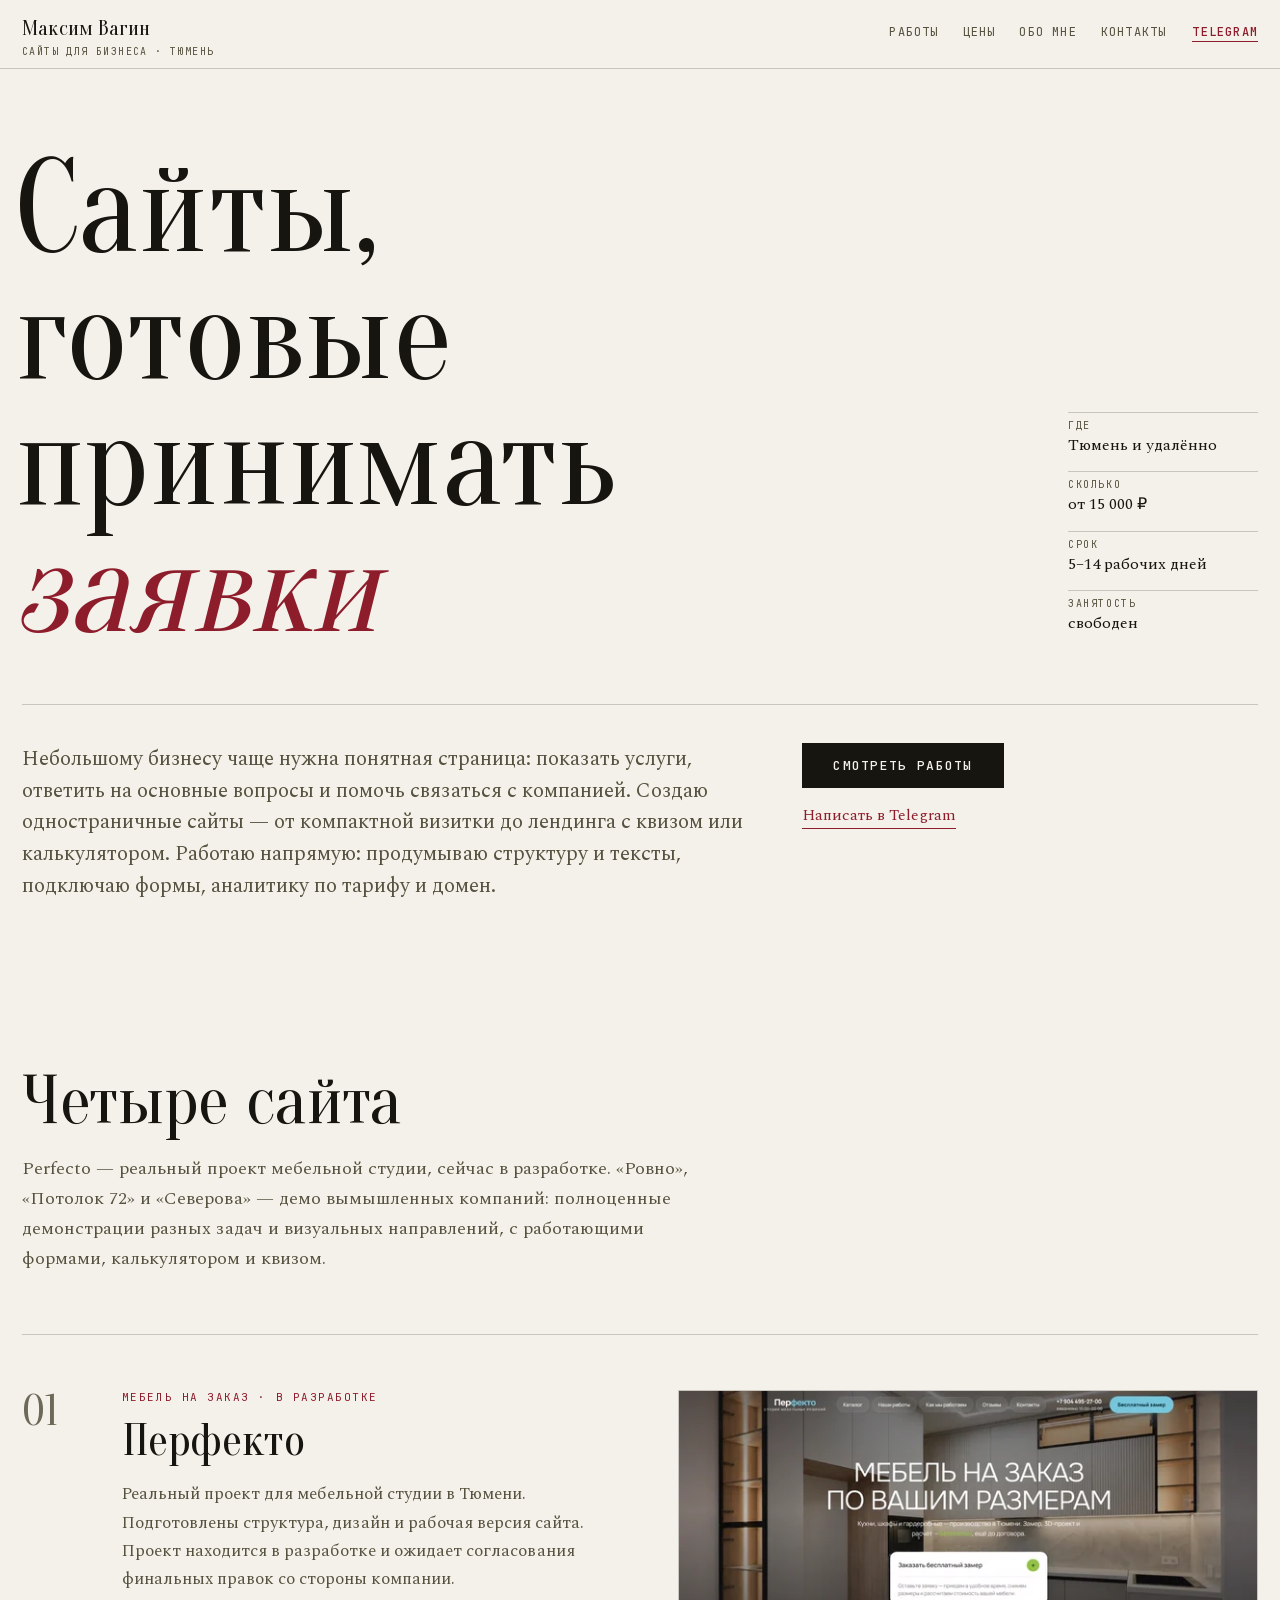
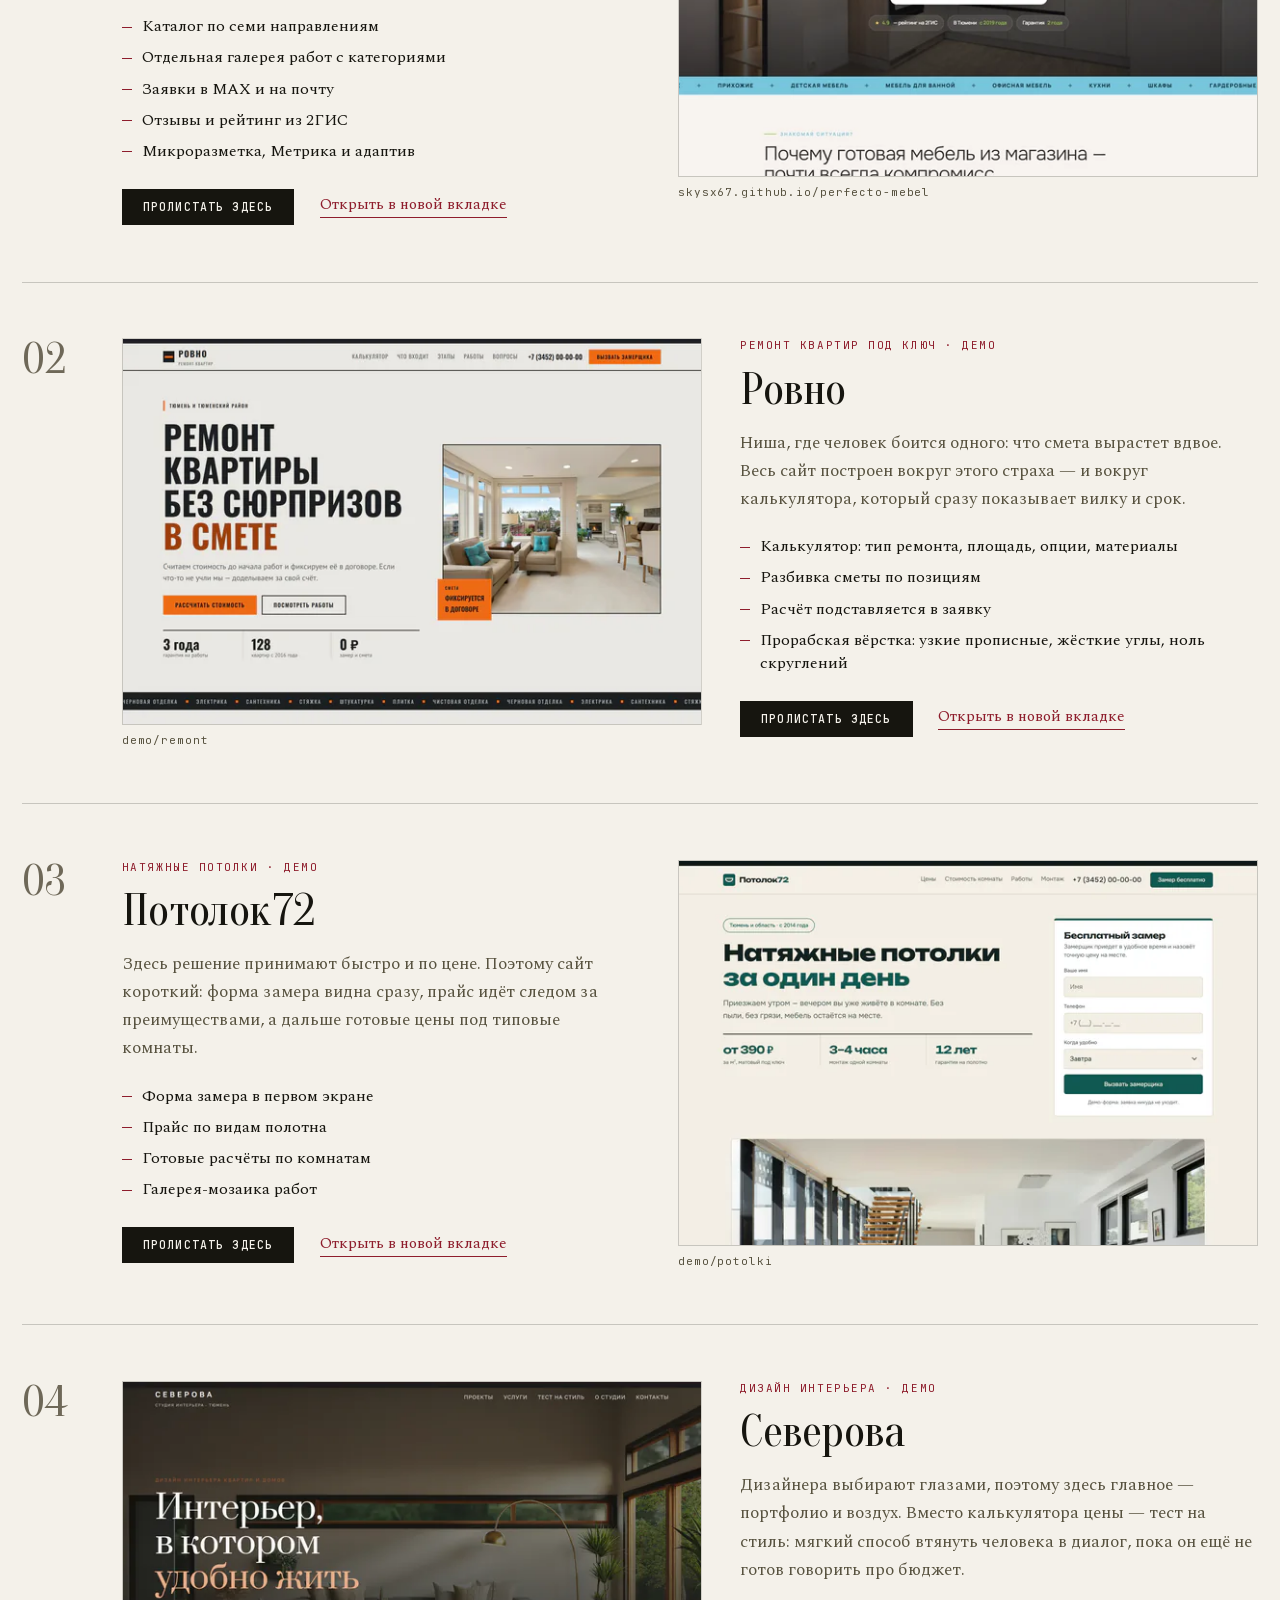
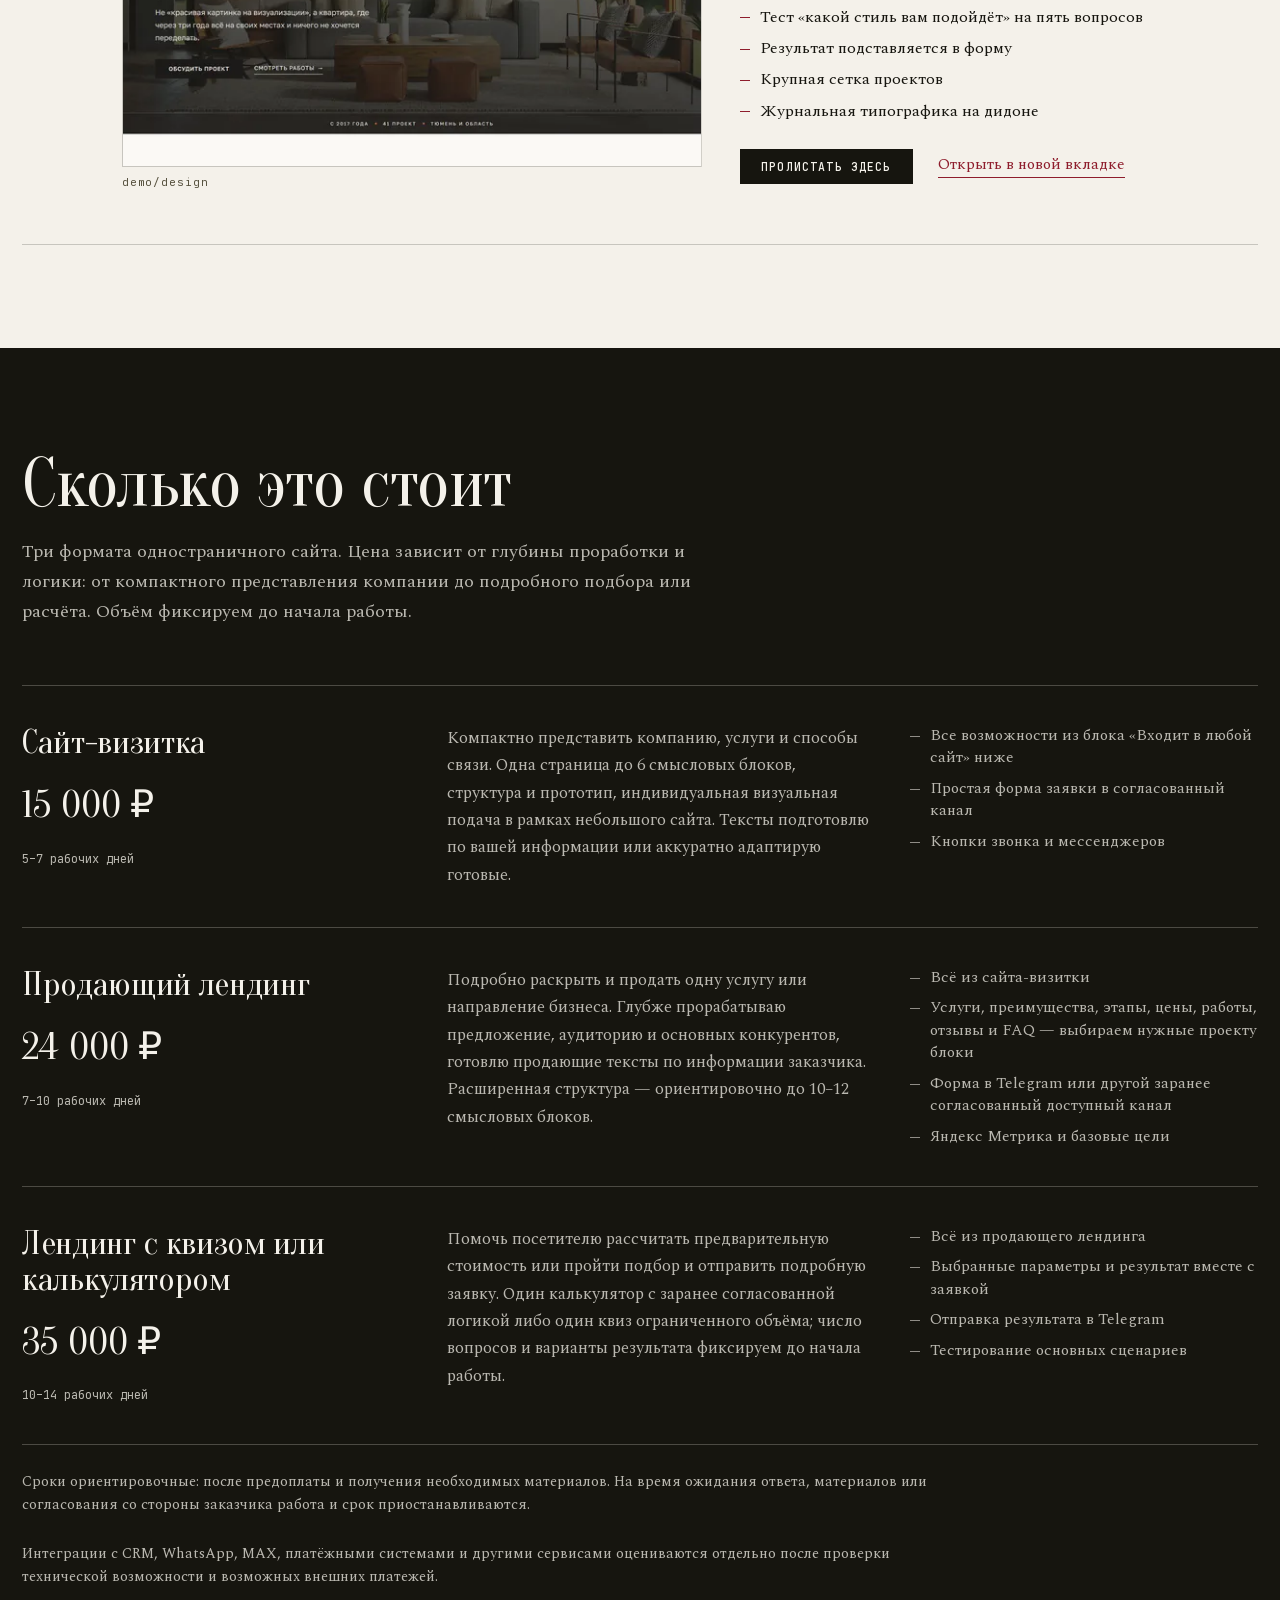
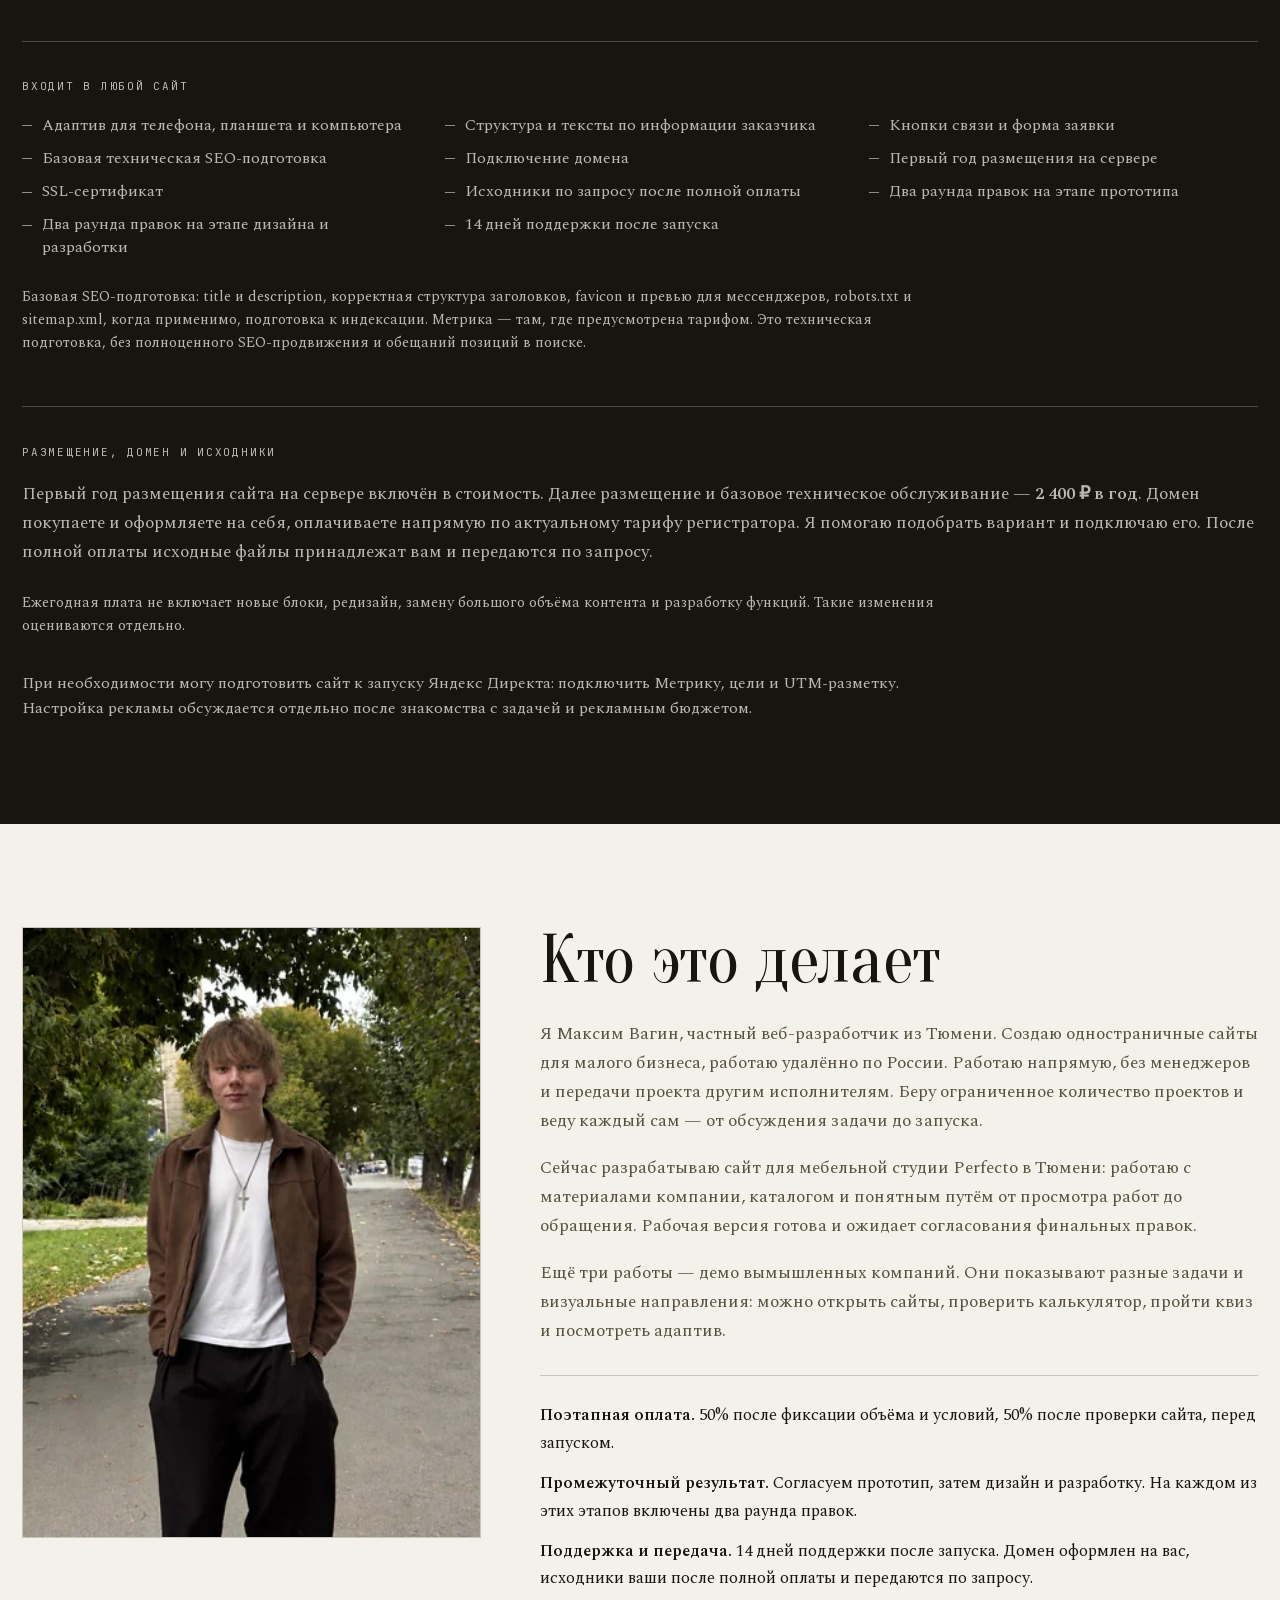
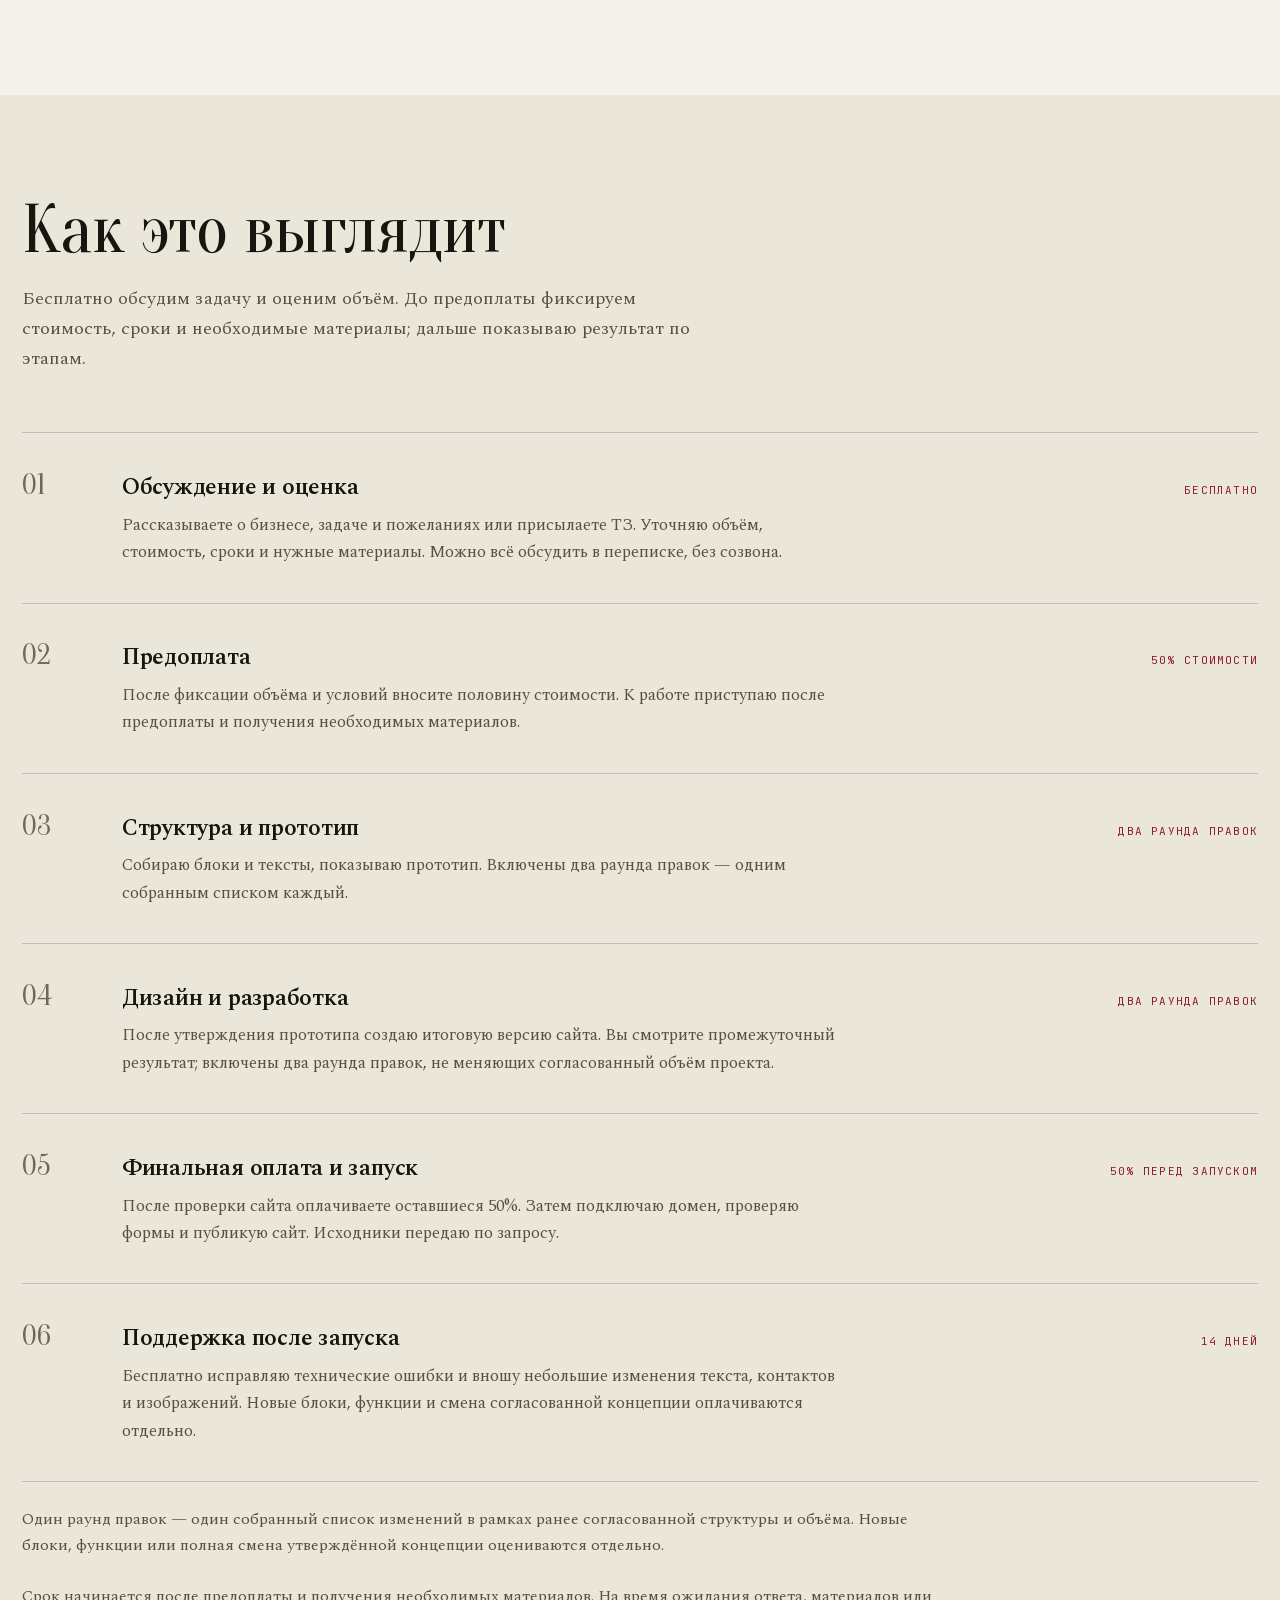
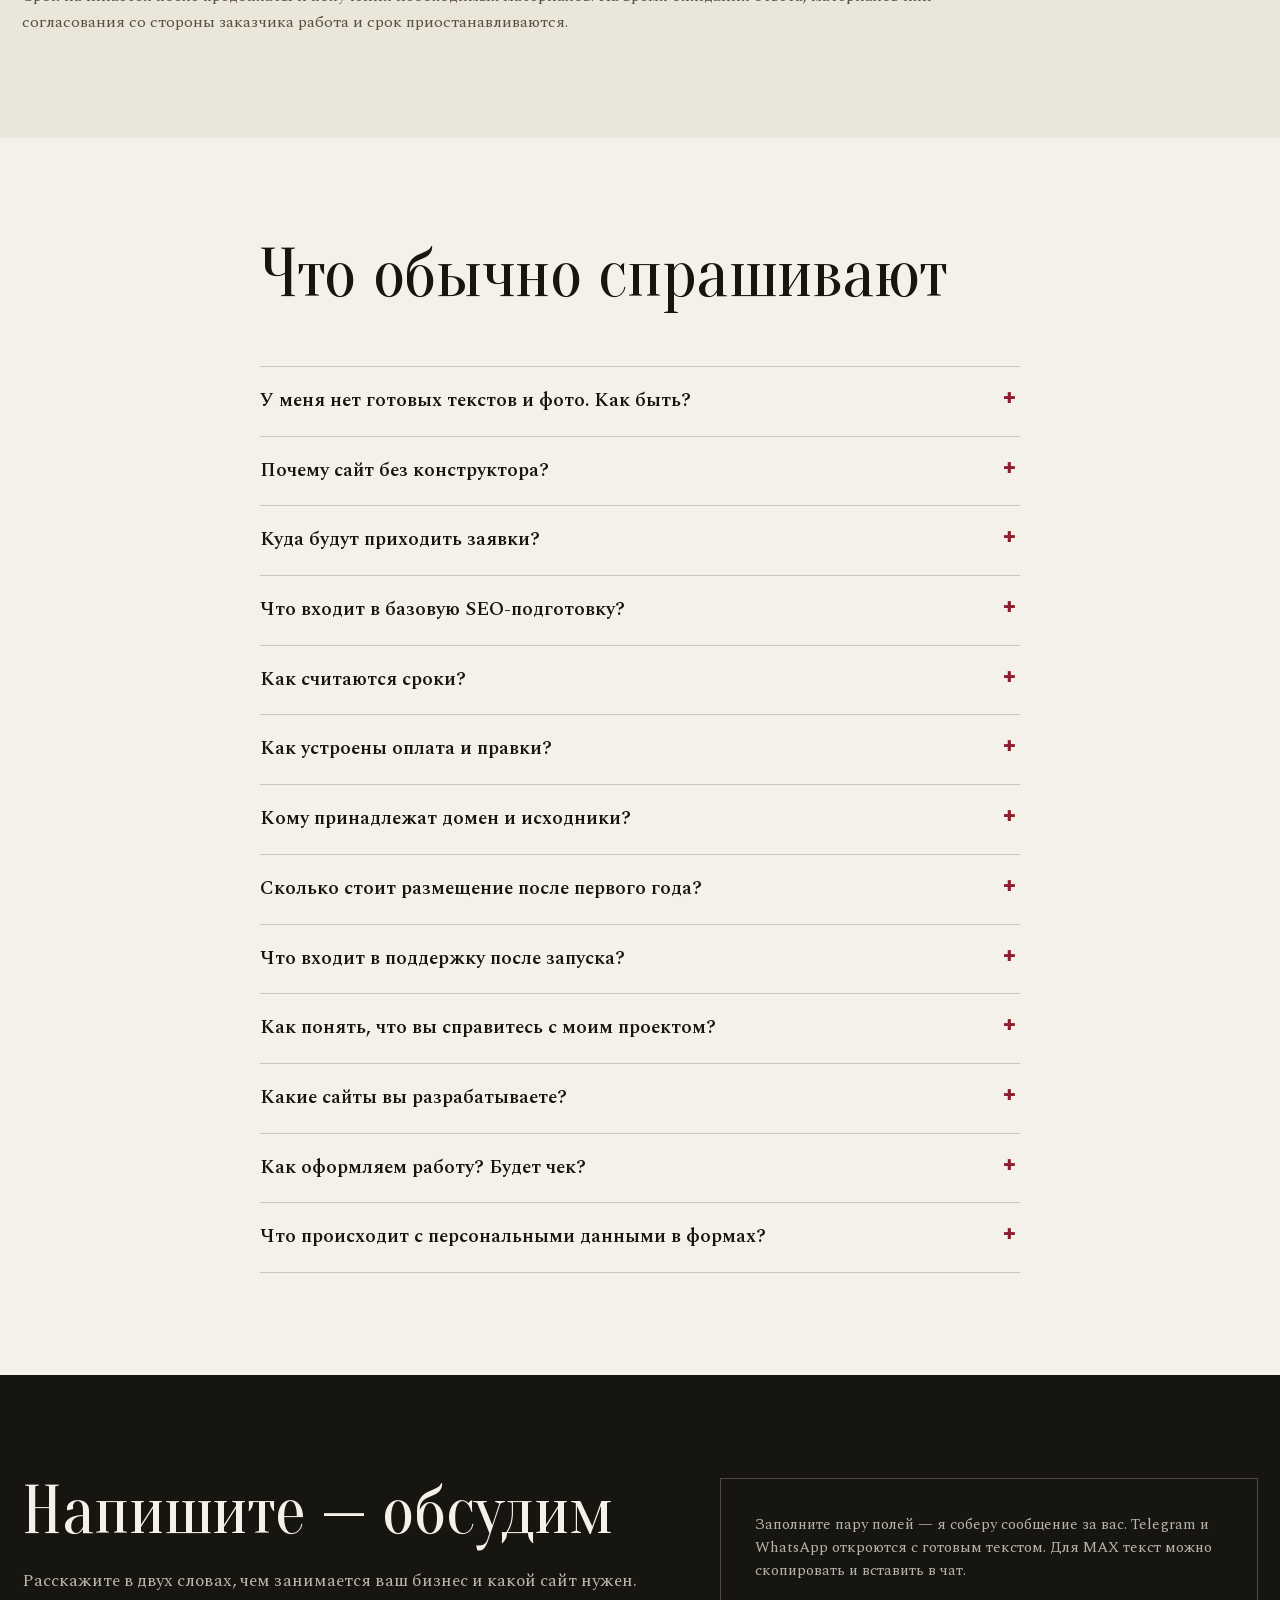
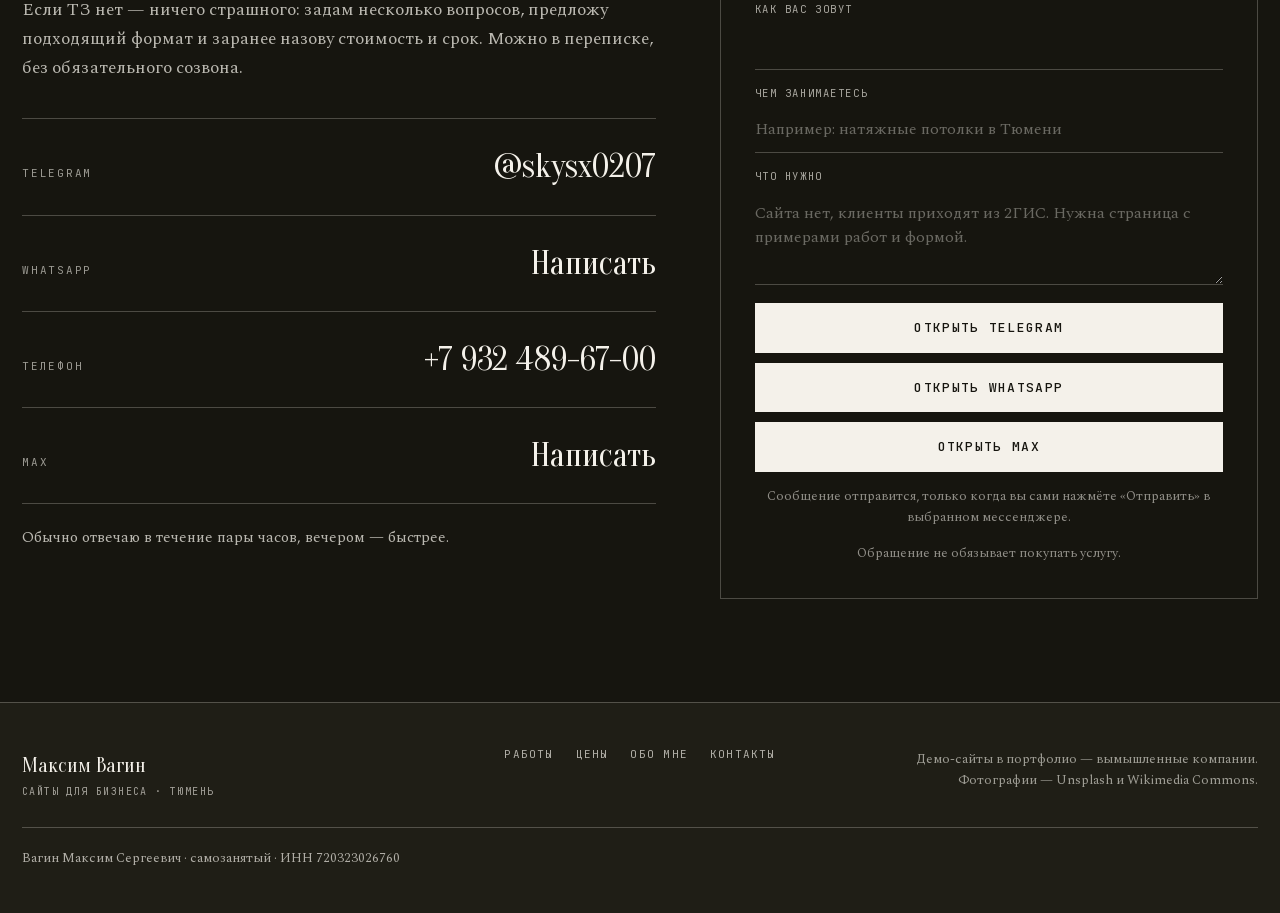
==== commit 5a5a8d41: "Fix demo new-tab links and WhatsApp labels" ====
--- a/index.html
+++ b/index.html
@@ -117,7 +117,7 @@
   <nav class="mnav" id="mnav" hidden aria-label="Мобильная навигация">
     <a href="#cases">Работы</a><a href="#services">Цены</a><a href="#about">Обо мне</a><a href="#contact">Контакты</a>
     <a href="https://t.me/skysx0207" target="_blank" rel="noopener">Telegram · @skysx0207</a>
-    <a href="https://wa.me/79324896700" target="_blank" rel="noopener">WhatsApp · @skysx</a>
+    <a href="https://wa.me/79324896700" target="_blank" rel="noopener">WhatsApp · написать</a>
     <a href="https://max.ru/u/f9LHodD0cOJ9oeFbKnXQnTrUYhTlNewUy-Ui5pFmW_MwNreb7rHAjkLRz-Y" target="_blank" rel="noopener">MAX · написать сообщение</a>
   </nav>
 </header>
@@ -196,7 +196,7 @@
             <li>Расчёт подставляется в заявку</li>
             <li>Прорабская вёрстка: узкие прописные, жёсткие углы, ноль скруглений</li>
           </ul>
-          <p class="case__go"><button class="btn btn--sm" type="button" data-view-open>Пролистать здесь</button><a class="ulink" href="demo/remont/">Открыть в новой вкладке</a></p>
+          <p class="case__go"><button class="btn btn--sm" type="button" data-view-open>Пролистать здесь</button><a class="ulink" href="demo/remont/" target="_blank" rel="noopener">Открыть в новой вкладке</a></p>
         </div>
         <figure class="case__shot" data-rv="img">
           <a href="demo/remont/"><img src="assets/img/case-remont-1200.webp"
@@ -219,7 +219,7 @@
             <li>Готовые расчёты по комнатам</li>
             <li>Галерея-мозаика работ</li>
           </ul>
-          <p class="case__go"><button class="btn btn--sm" type="button" data-view-open>Пролистать здесь</button><a class="ulink" href="demo/potolki/">Открыть в новой вкладке</a></p>
+          <p class="case__go"><button class="btn btn--sm" type="button" data-view-open>Пролистать здесь</button><a class="ulink" href="demo/potolki/" target="_blank" rel="noopener">Открыть в новой вкладке</a></p>
         </div>
         <figure class="case__shot" data-rv="img">
           <a href="demo/potolki/"><img src="assets/img/case-potolki-1200.webp"
@@ -242,7 +242,7 @@
             <li>Крупная сетка проектов</li>
             <li>Журнальная типографика на дидоне</li>
           </ul>
-          <p class="case__go"><button class="btn btn--sm" type="button" data-view-open>Пролистать здесь</button><a class="ulink" href="demo/design/">Открыть в новой вкладке</a></p>
+          <p class="case__go"><button class="btn btn--sm" type="button" data-view-open>Пролистать здесь</button><a class="ulink" href="demo/design/" target="_blank" rel="noopener">Открыть в новой вкладке</a></p>
         </div>
         <figure class="case__shot" data-rv="img">
           <a href="demo/design/"><img src="assets/img/case-design-1200.webp"
@@ -490,7 +490,7 @@
       <p>Расскажите в двух словах, чем занимается ваш бизнес и какой сайт нужен. Если ТЗ нет — ничего страшного: задам несколько вопросов, предложу подходящий формат и заранее назову стоимость и срок. Можно в переписке, без обязательного созвона.</p>
       <ul class="contact__links">
         <li><a href="https://t.me/skysx0207" target="_blank" rel="noopener"><span>Telegram</span><b>@skysx0207</b></a></li>
-        <li><a href="https://wa.me/79324896700" target="_blank" rel="noopener"><span>WhatsApp</span><b>@skysx</b></a></li>
+        <li><a href="https://wa.me/79324896700" target="_blank" rel="noopener"><span>WhatsApp</span><b>Написать</b></a></li>
         <li><a href="tel:+79324896700"><span>Телефон</span><b>+7 932 489-67-00</b></a></li>
         <li><a href="https://max.ru/u/f9LHodD0cOJ9oeFbKnXQnTrUYhTlNewUy-Ui5pFmW_MwNreb7rHAjkLRz-Y" target="_blank" rel="noopener"><span>MAX</span><b>Написать</b></a></li>
       </ul>
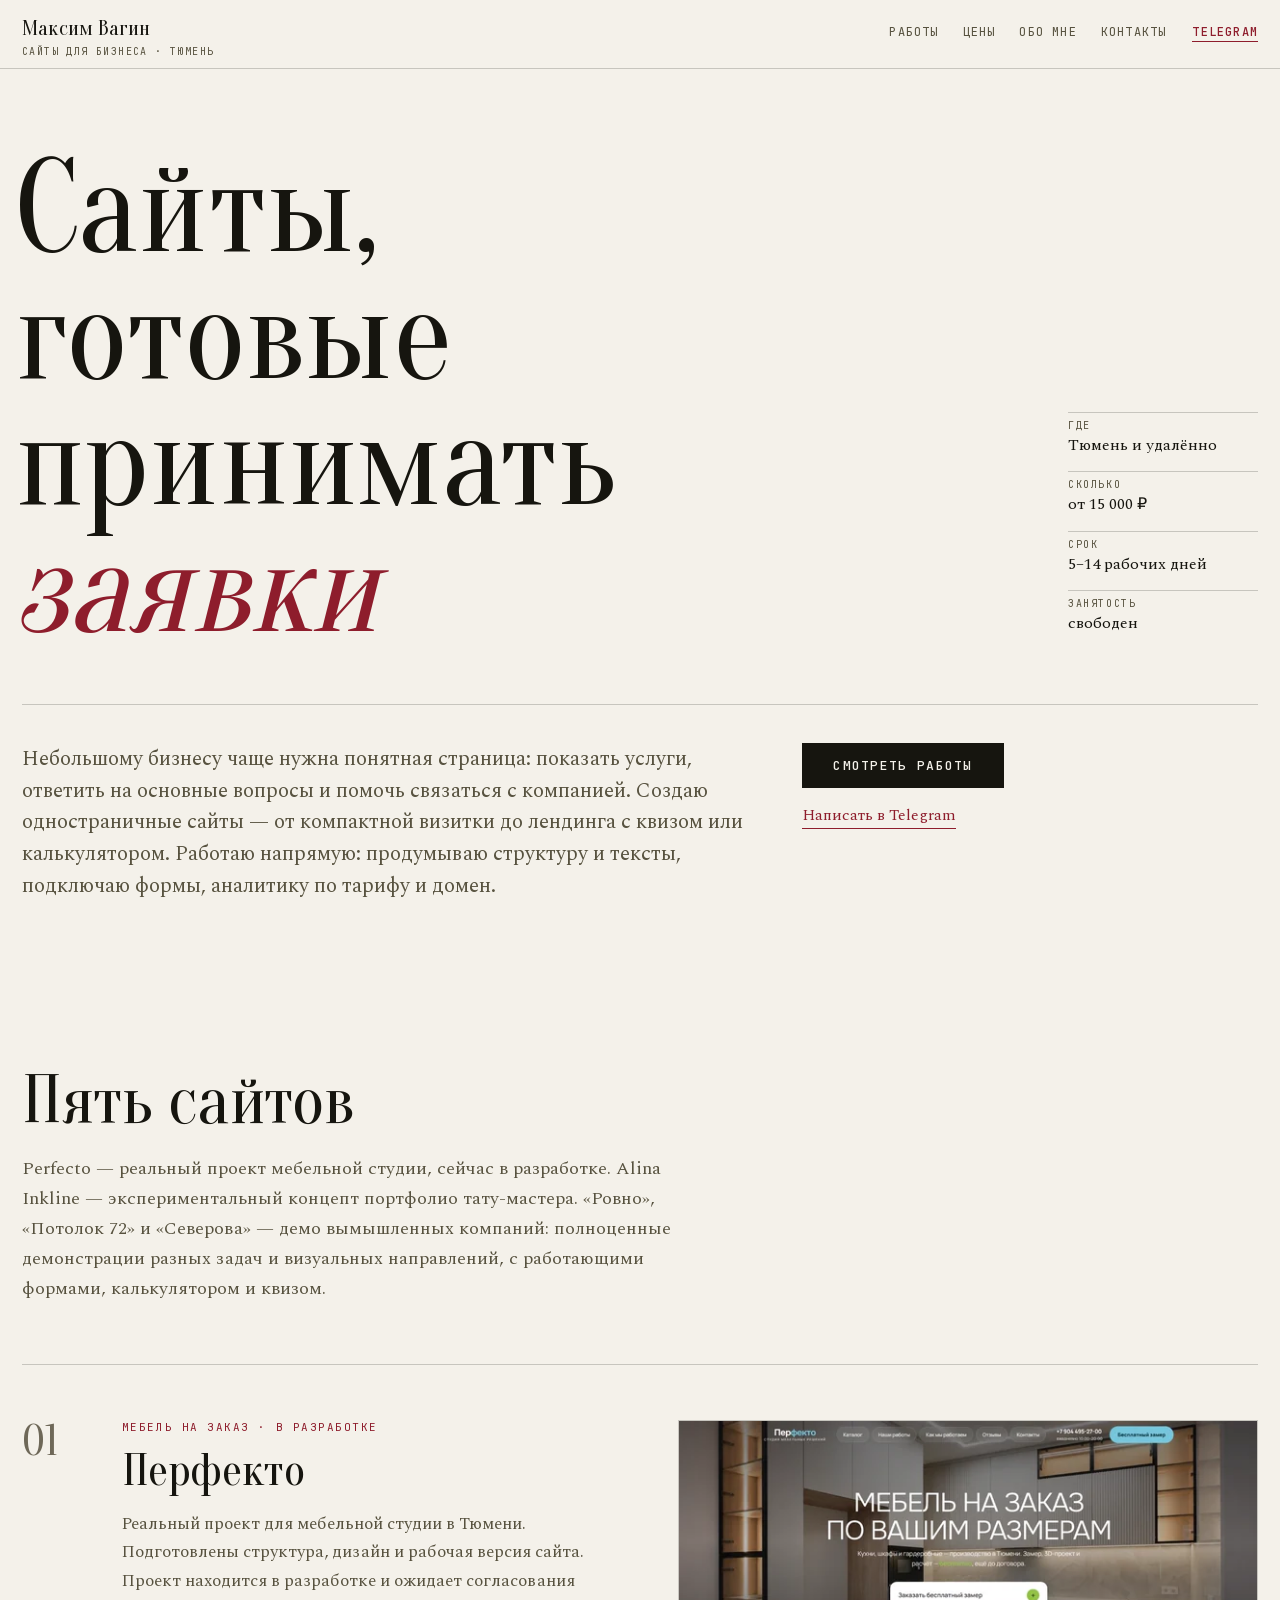
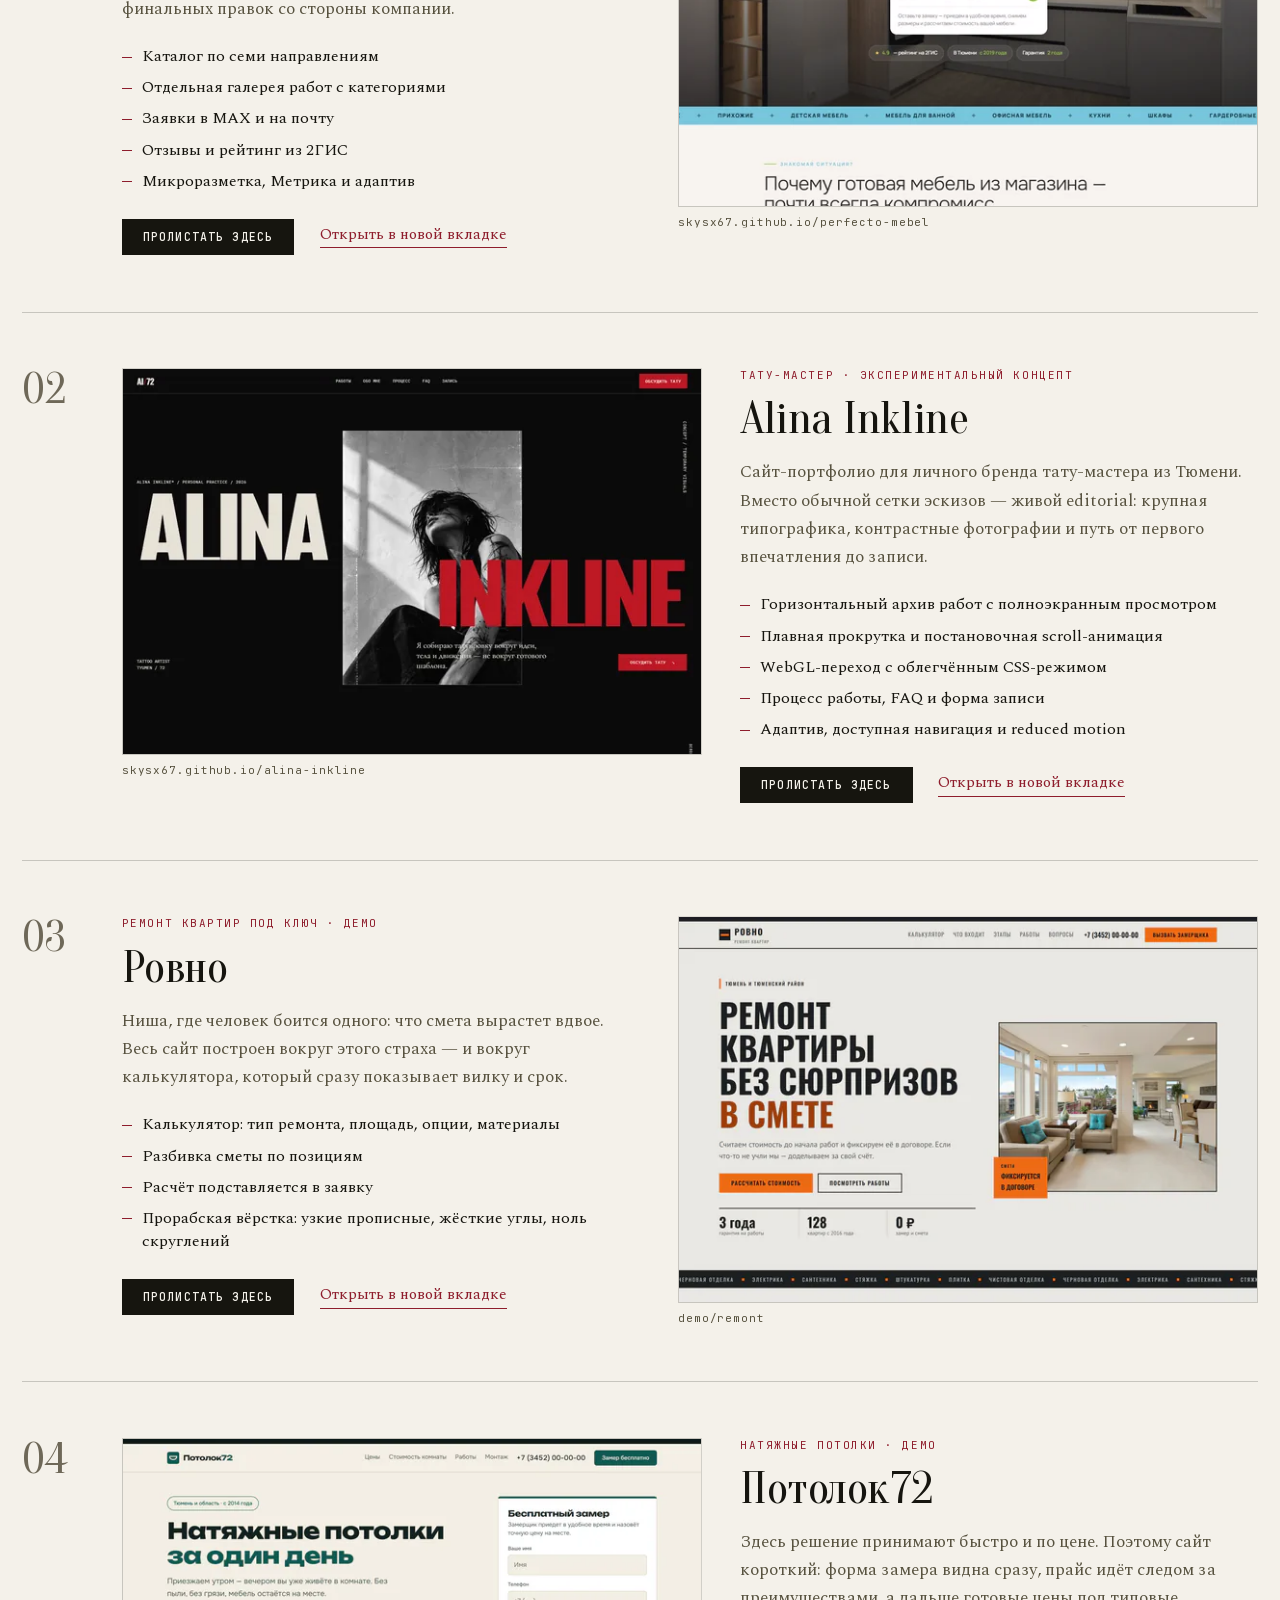
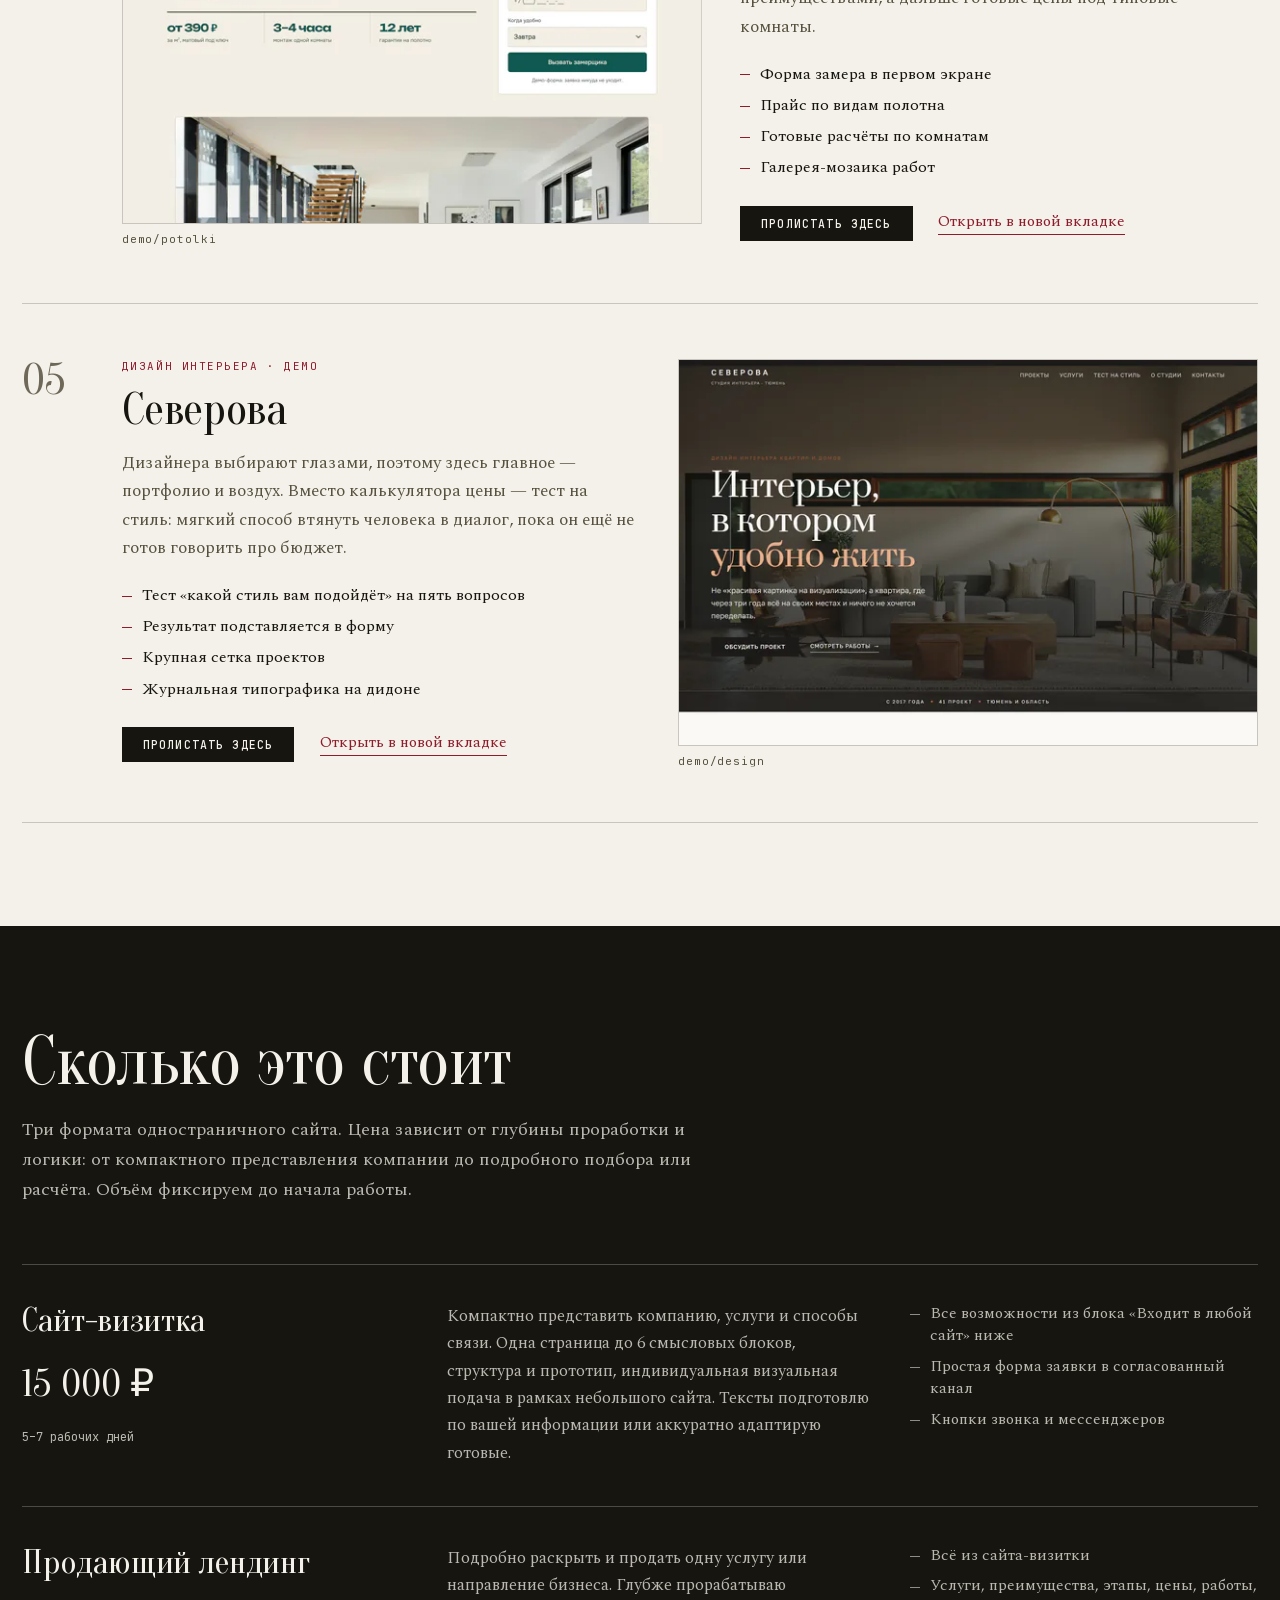
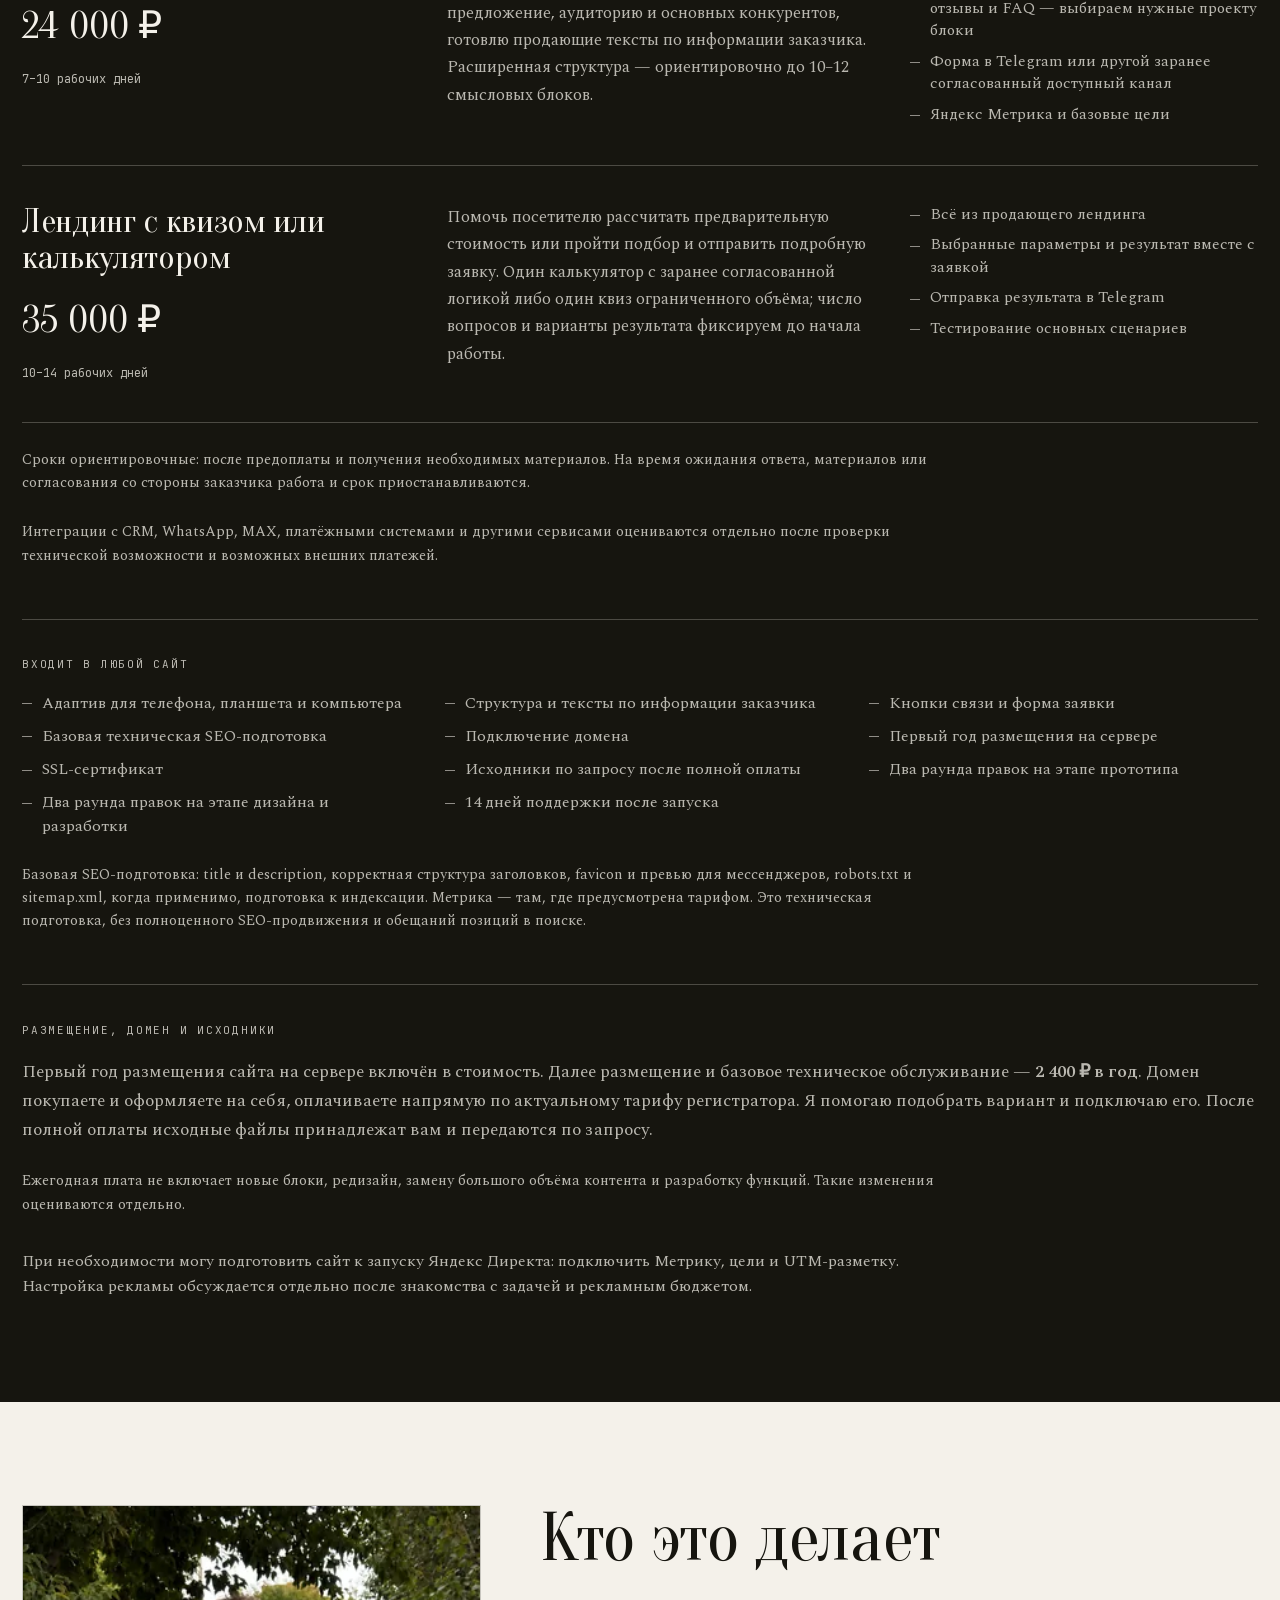
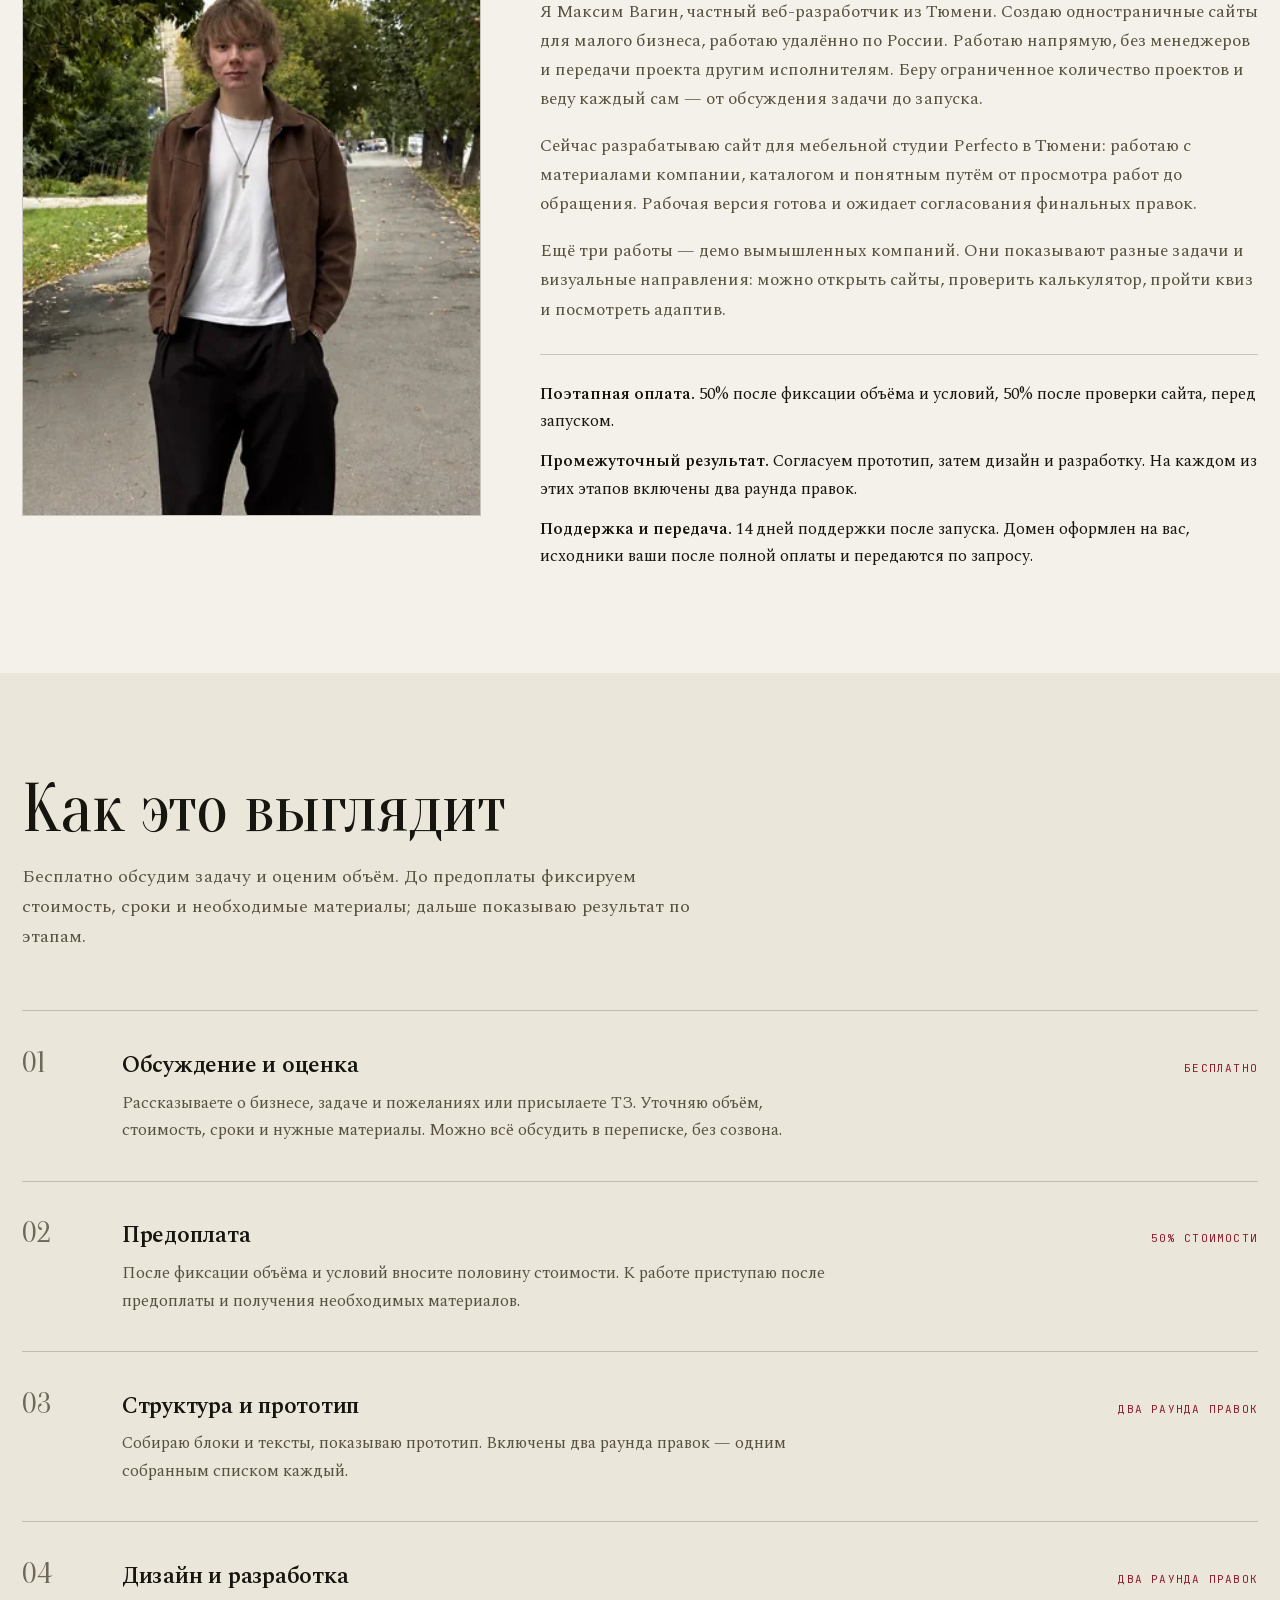
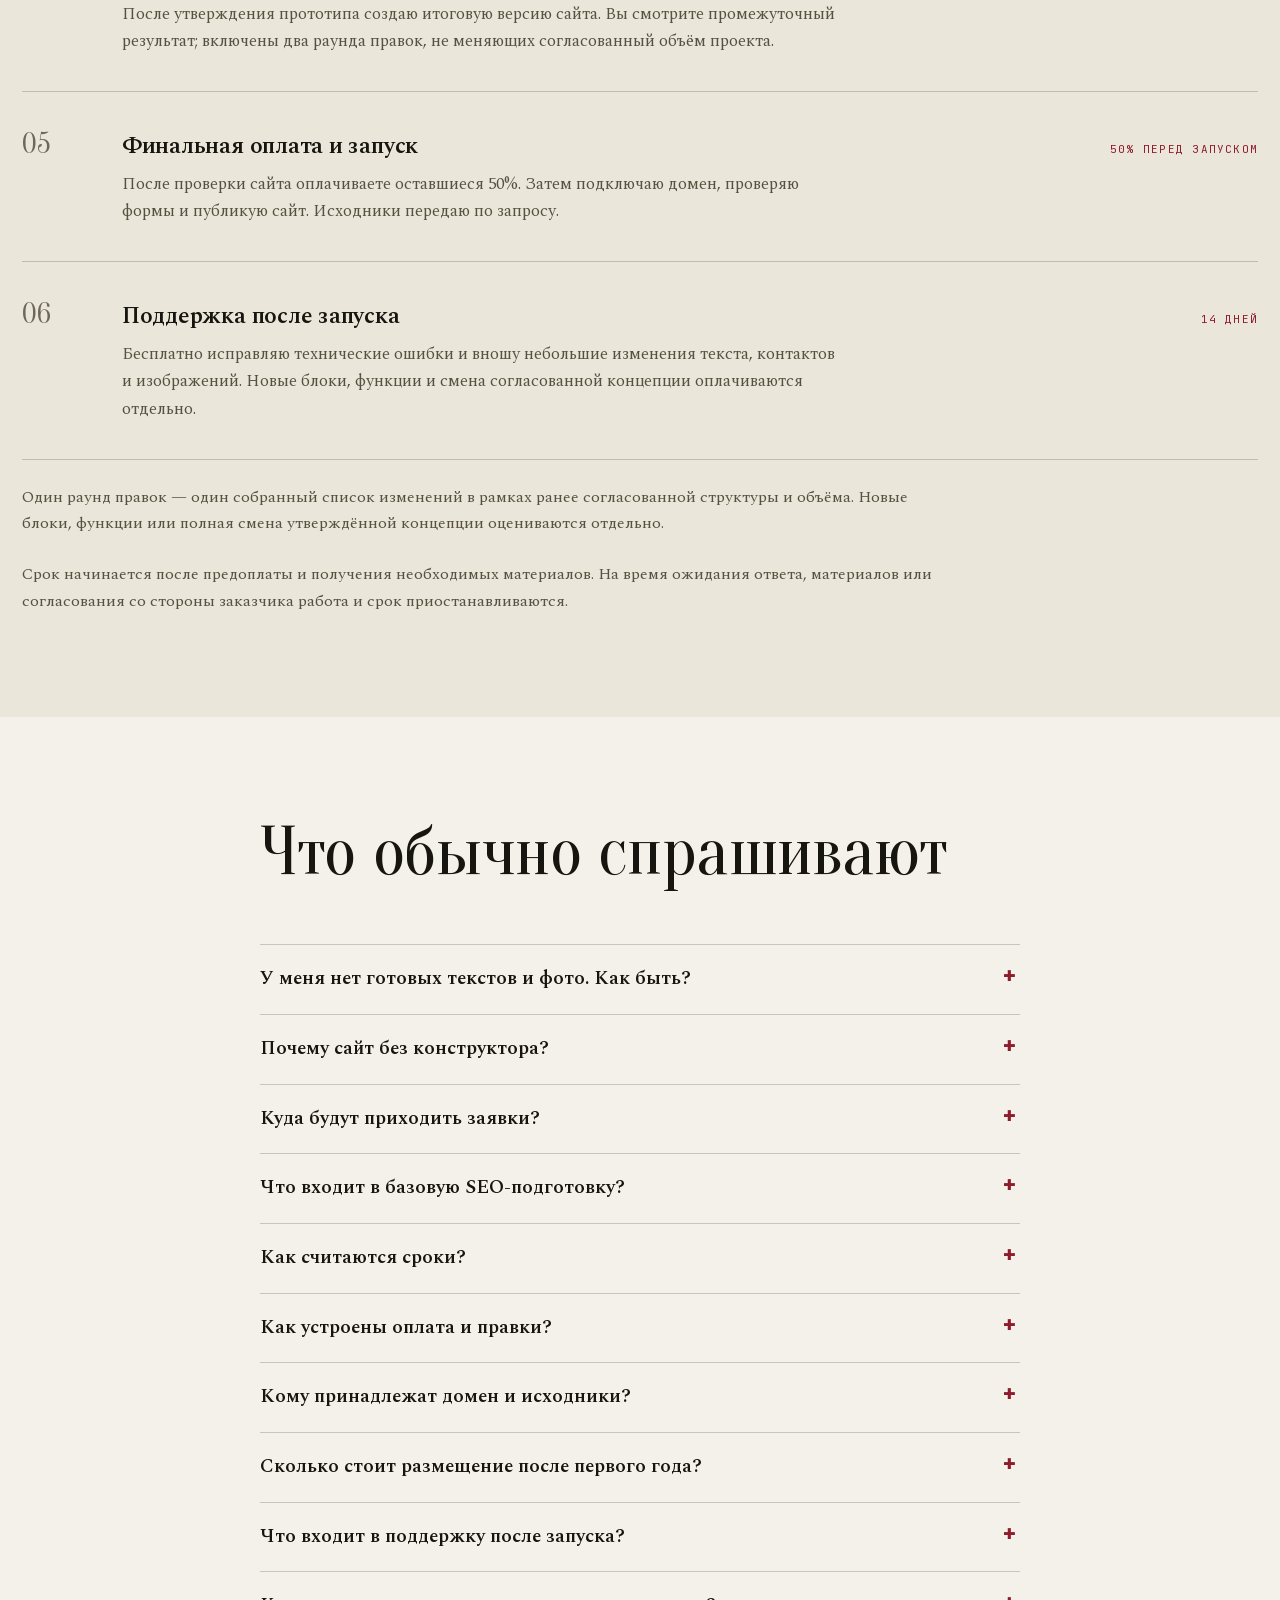
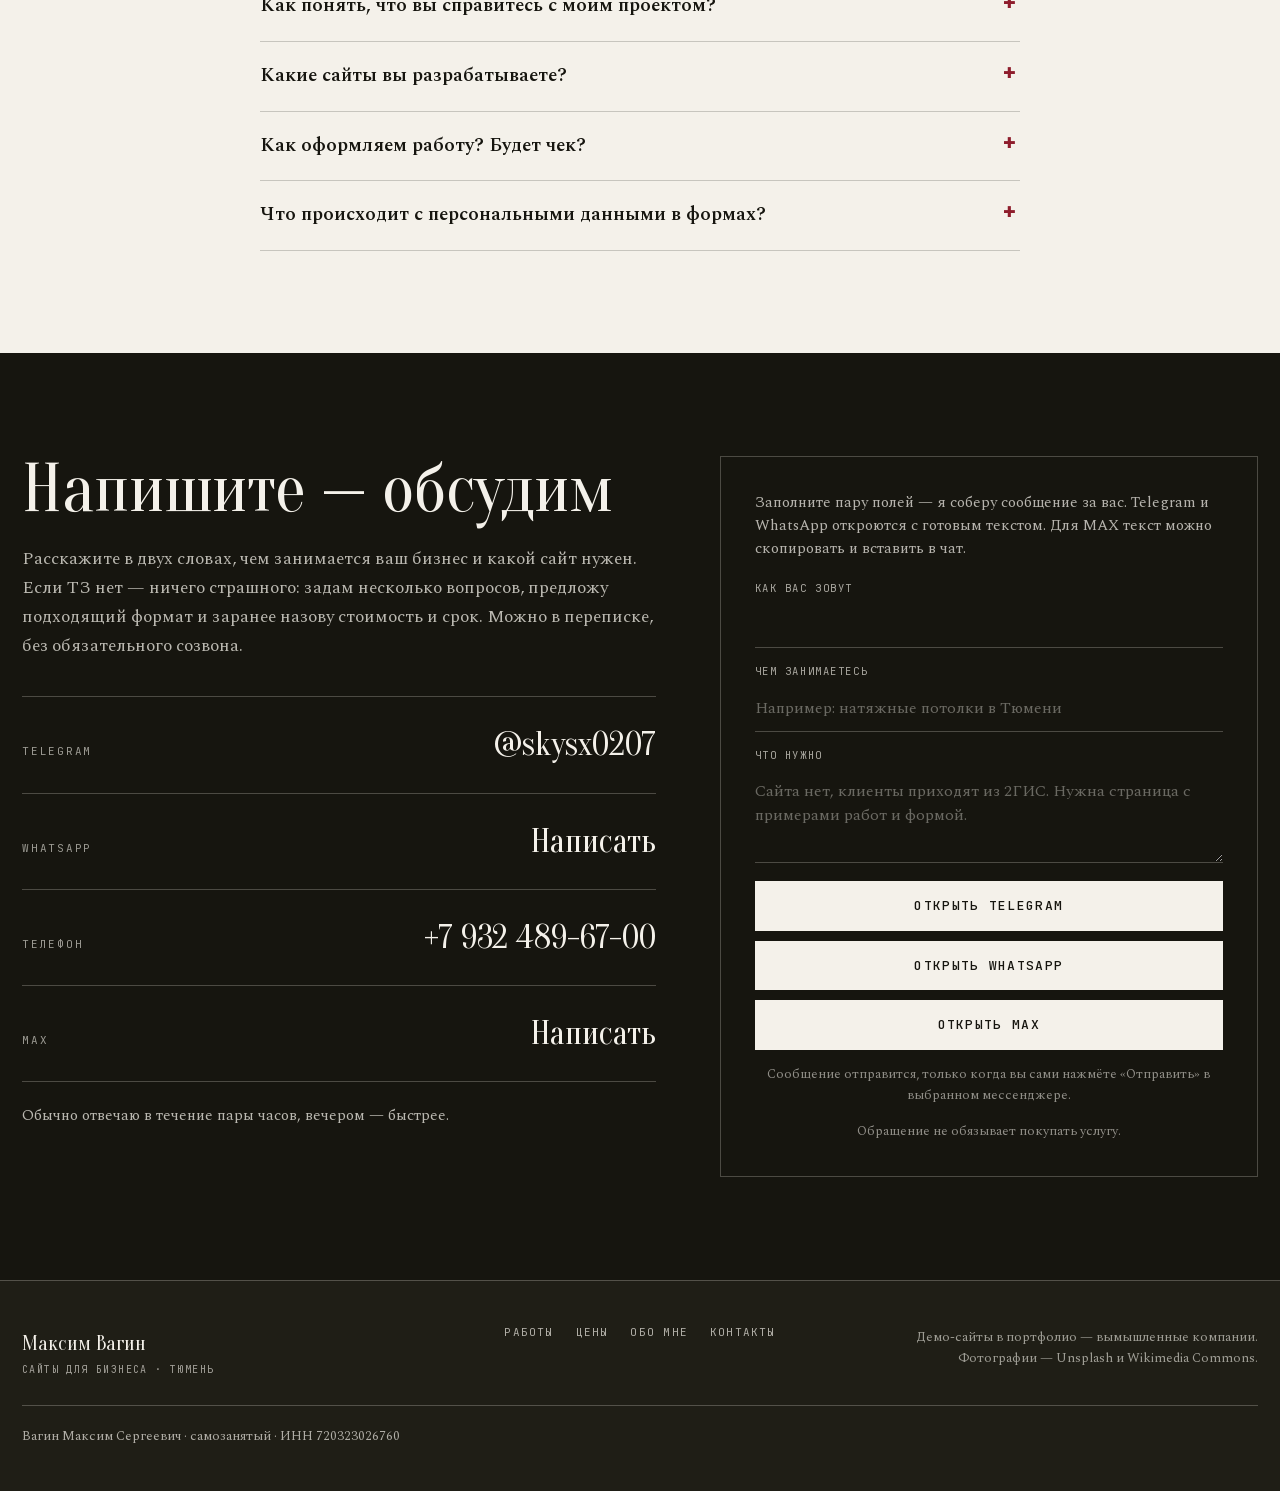
==== commit ff7f1f8a: "Add Alina Inkline portfolio case" ====
--- a/index.html
+++ b/index.html
@@ -152,8 +152,8 @@
 <section class="sec" id="cases">
   <div class="wrap">
     <header class="shead">
-      <h2 data-rv="mask">Четыре сайта</h2>
-      <p data-rv="up" style="--rv-i:1">Perfecto — реальный проект мебельной студии, сейчас в разработке. «Ровно», «Потолок 72» и «Северова» — демо вымышленных компаний: полноценные демонстрации разных задач и визуальных направлений, с работающими формами, калькулятором и квизом.</p>
+      <h2 data-rv="mask">Пять сайтов</h2>
+      <p data-rv="up" style="--rv-i:1">Perfecto — реальный проект мебельной студии, сейчас в разработке. Alina Inkline — экспериментальный концепт портфолио тату-мастера. «Ровно», «Потолок 72» и «Северова» — демо вымышленных компаний: полноценные демонстрации разных задач и визуальных направлений, с работающими формами, калькулятором и квизом.</p>
     </header>
 
     <ol class="cases">
@@ -184,8 +184,32 @@
         </figure>
       </li>
 
-      <li class="case case--flip" data-rv="row" data-rv-stagger data-view="demo/remont/" data-view-title="Ровно" data-view-url="demo/remont">
+      <li class="case case--flip" data-rv="row" data-rv-stagger data-view="https://skysx67.github.io/alina-inkline/" data-view-title="Alina Inkline" data-view-url="skysx67.github.io/alina-inkline">
         <span class="case__num" data-rv="fig" aria-hidden="true">02</span>
+        <div class="case__body" data-rv="up">
+          <p class="case__niche">Тату-мастер · экспериментальный концепт</p>
+          <h3>Alina Inkline</h3>
+          <p class="case__desc">Сайт-портфолио для личного бренда тату-мастера из Тюмени. Вместо обычной сетки эскизов — живой editorial: крупная типографика, контрастные фотографии и путь от первого впечатления до записи.</p>
+          <ul class="case__list">
+            <li>Горизонтальный архив работ с полноэкранным просмотром</li>
+            <li>Плавная прокрутка и постановочная scroll-анимация</li>
+            <li>WebGL-переход с облегчённым CSS-режимом</li>
+            <li>Процесс работы, FAQ и форма записи</li>
+            <li>Адаптив, доступная навигация и reduced motion</li>
+          </ul>
+          <p class="case__go"><button class="btn btn--sm" type="button" data-view-open>Пролистать здесь</button><a class="ulink" href="https://skysx67.github.io/alina-inkline/" target="_blank" rel="noopener">Открыть в новой вкладке</a></p>
+        </div>
+        <figure class="case__shot" data-rv="img">
+          <a href="https://skysx67.github.io/alina-inkline/" target="_blank" rel="noopener"><img src="assets/img/case-alina-inkline-1200.webp"
+                 srcset="assets/img/case-alina-inkline-600.webp 600w, assets/img/case-alina-inkline-900.webp 900w, assets/img/case-alina-inkline-1200.webp 1200w, assets/img/case-alina-inkline-1600.webp 1600w"
+                 sizes="(max-width:660px) calc(100vw - 44px), (max-width:1100px) 88vw, (max-width:1324px) 45vw, 575px"
+                 alt="Первый экран концепта сайта тату-мастера Alina Inkline с крупной красной типографикой и чёрно-белым портретом" width="1200" height="800" loading="lazy"></a>
+          <figcaption>skysx67.github.io/alina-inkline</figcaption>
+        </figure>
+      </li>
+
+      <li class="case" data-rv="row" data-rv-stagger data-view="demo/remont/" data-view-title="Ровно" data-view-url="demo/remont">
+        <span class="case__num" data-rv="fig" aria-hidden="true">03</span>
         <div class="case__body" data-rv="up">
           <p class="case__niche">Ремонт квартир под ключ · демо</p>
           <h3>Ровно</h3>
@@ -207,8 +231,8 @@
         </figure>
       </li>
 
-      <li class="case" data-rv="row" data-rv-stagger data-view="demo/potolki/" data-view-title="Потолок 72" data-view-url="demo/potolki">
-        <span class="case__num" data-rv="fig" aria-hidden="true">03</span>
+      <li class="case case--flip" data-rv="row" data-rv-stagger data-view="demo/potolki/" data-view-title="Потолок 72" data-view-url="demo/potolki">
+        <span class="case__num" data-rv="fig" aria-hidden="true">04</span>
         <div class="case__body" data-rv="up">
           <p class="case__niche">Натяжные потолки · демо</p>
           <h3>Потолок&#8202;72</h3>
@@ -230,8 +254,8 @@
         </figure>
       </li>
 
-      <li class="case case--flip" data-rv="row" data-rv-stagger data-view="demo/design/" data-view-title="Северова" data-view-url="demo/design">
-        <span class="case__num" data-rv="fig" aria-hidden="true">04</span>
+      <li class="case" data-rv="row" data-rv-stagger data-view="demo/design/" data-view-title="Северова" data-view-url="demo/design">
+        <span class="case__num" data-rv="fig" aria-hidden="true">05</span>
         <div class="case__body" data-rv="up">
           <p class="case__niche">Дизайн интерьера · демо</p>
           <h3>Северова</h3>
@@ -549,7 +573,7 @@
         <button class="viewer__arrow" type="button" id="vPrev" aria-label="Предыдущая работа">
           <svg width="17" height="12" viewBox="0 0 17 12" fill="none" aria-hidden="true"><path d="M6 1 1 6l5 5M1 6h15" stroke="currentColor" stroke-width="1.4"/></svg>
         </button>
-        <span class="viewer__count" id="vCount" aria-live="polite">1 / 4</span>
+        <span class="viewer__count" id="vCount" aria-live="polite">1 / 5</span>
         <button class="viewer__arrow" type="button" id="vNext" aria-label="Следующая работа">
           <svg width="17" height="12" viewBox="0 0 17 12" fill="none" aria-hidden="true"><path d="M11 1l5 5-5 5M16 6H1" stroke="currentColor" stroke-width="1.4"/></svg>
         </button>
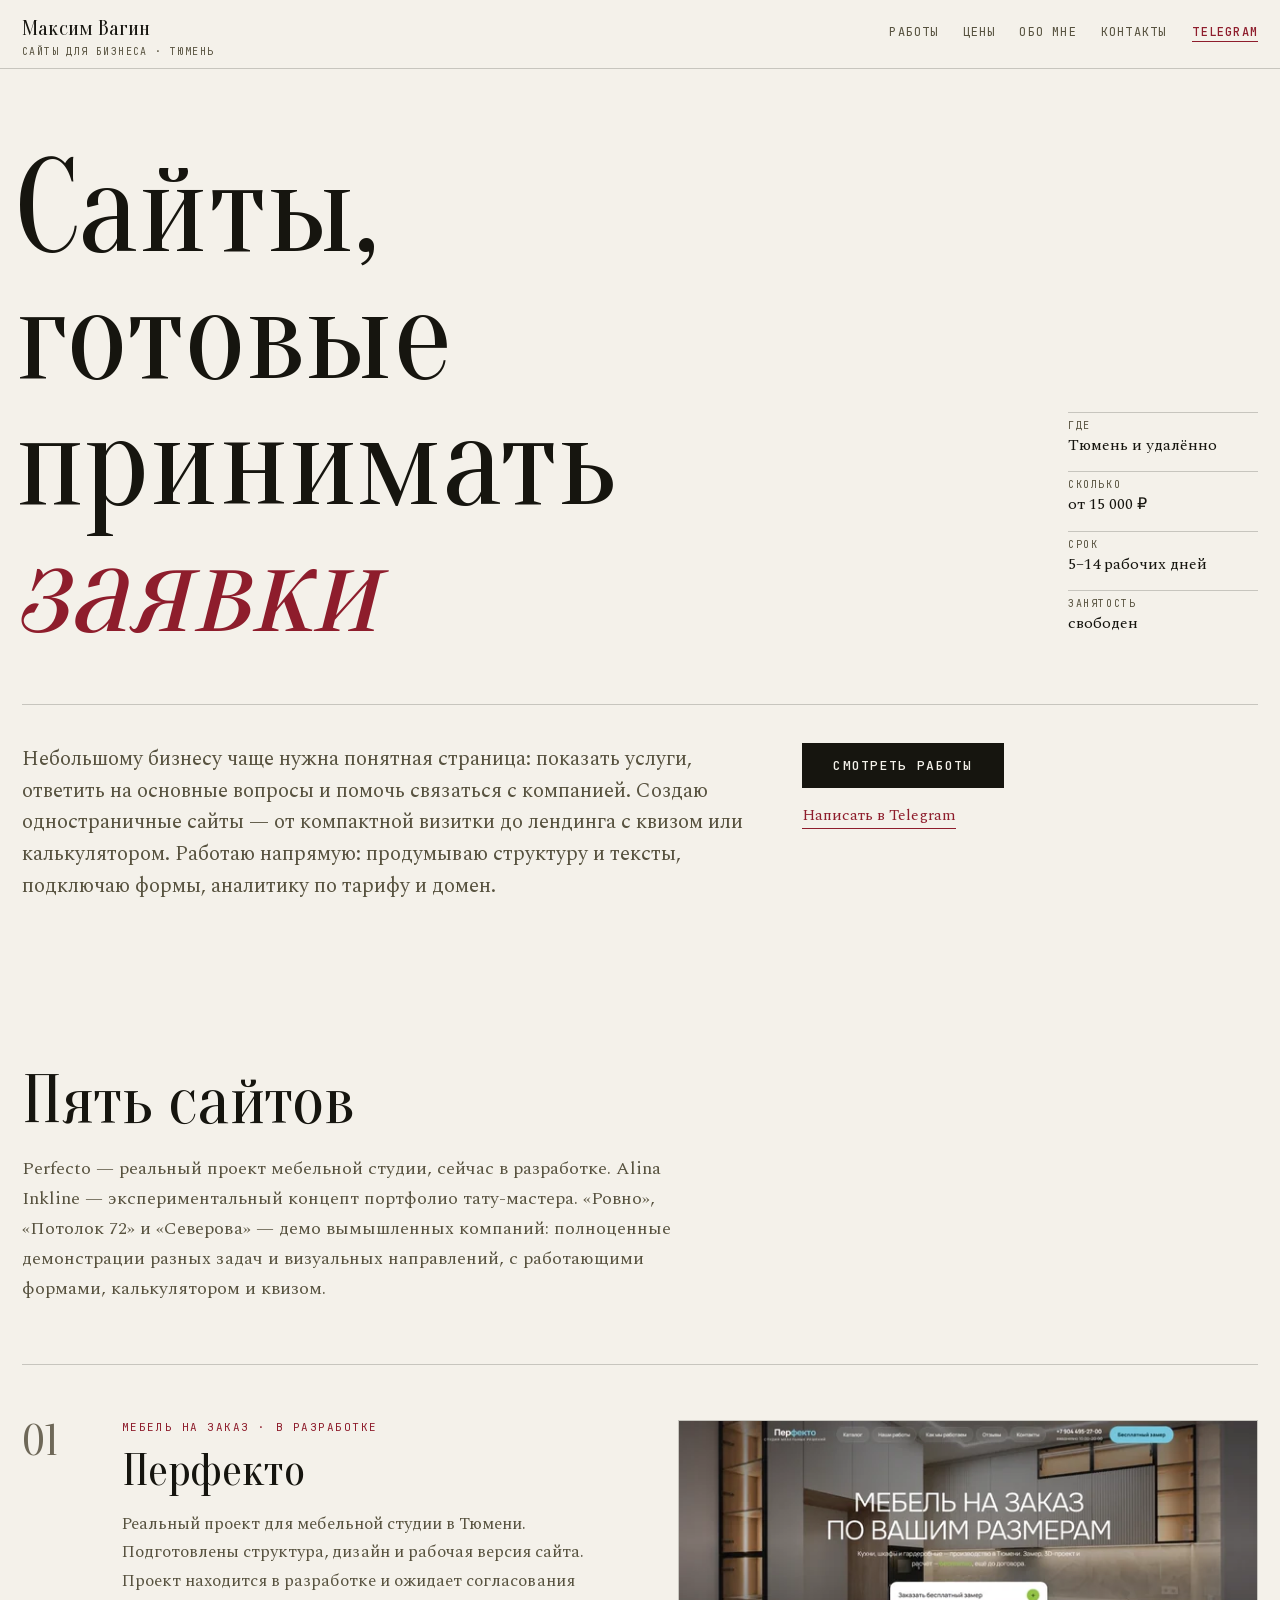
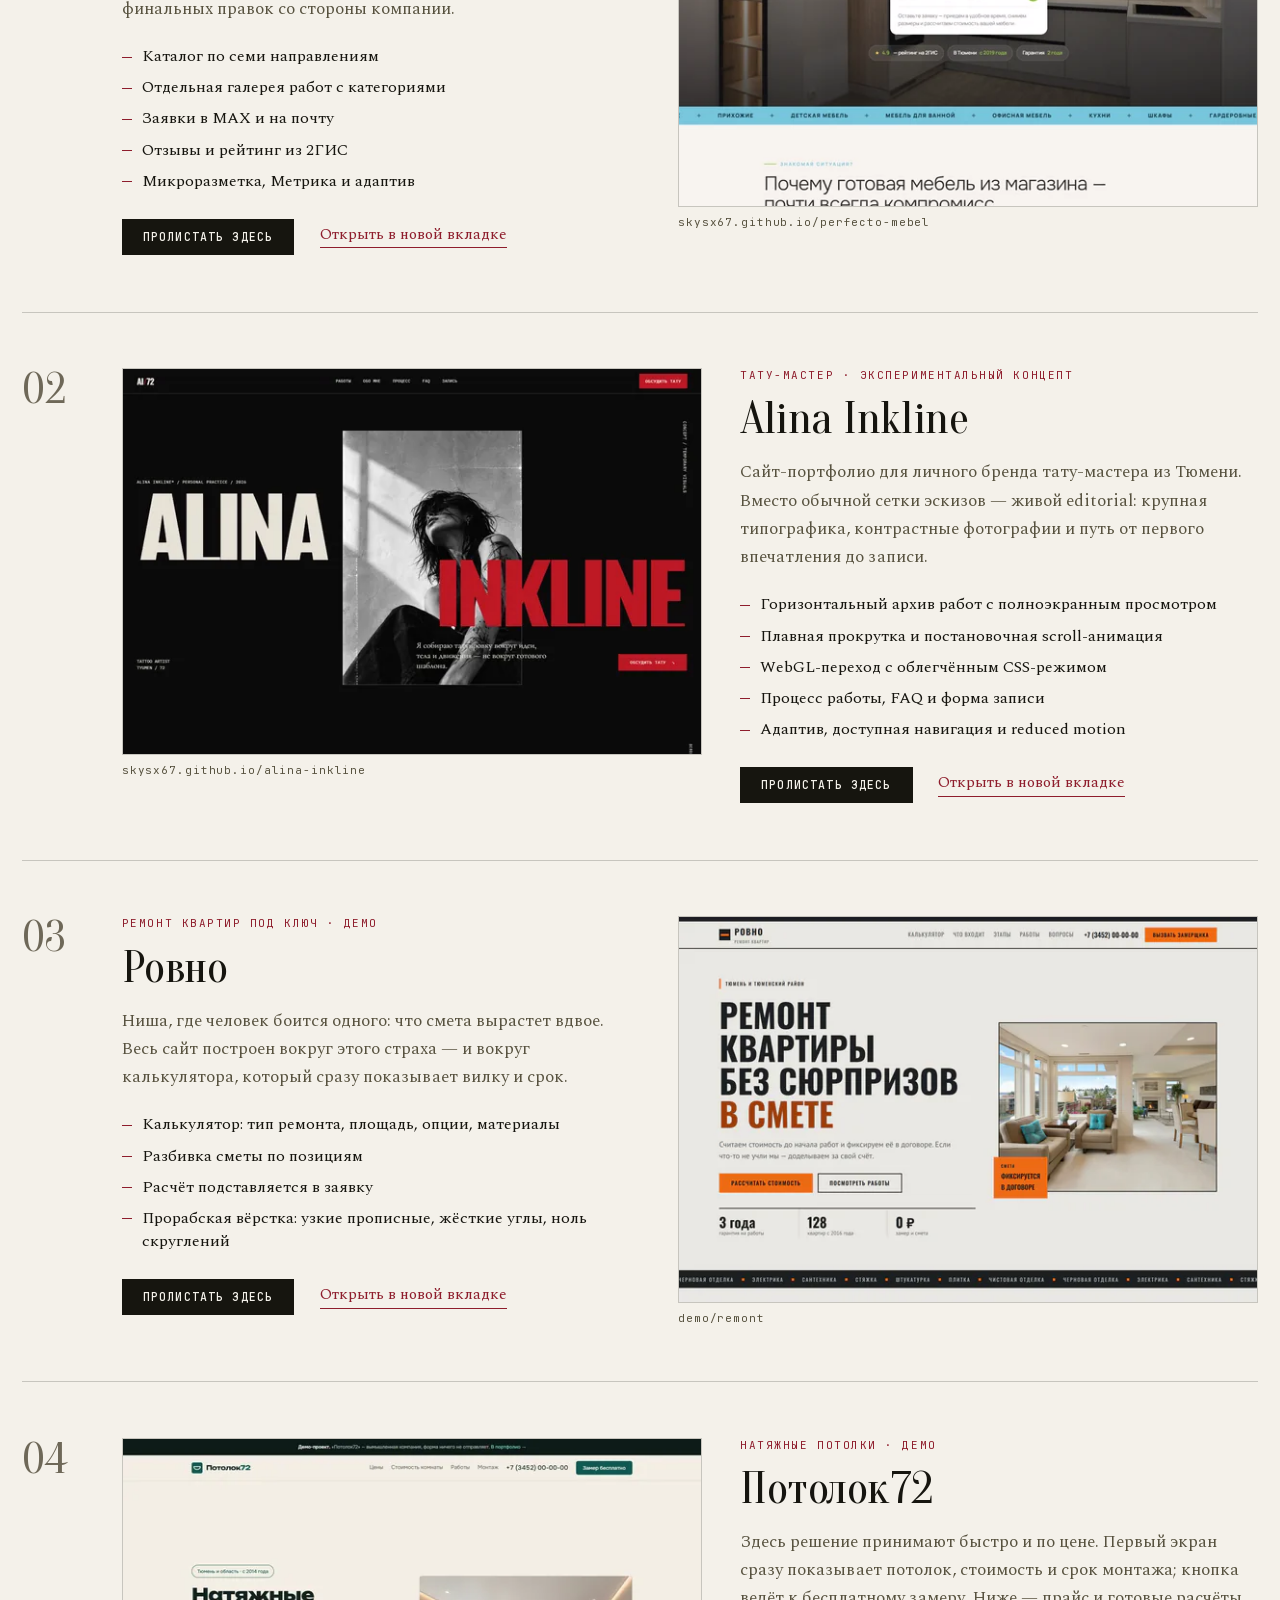
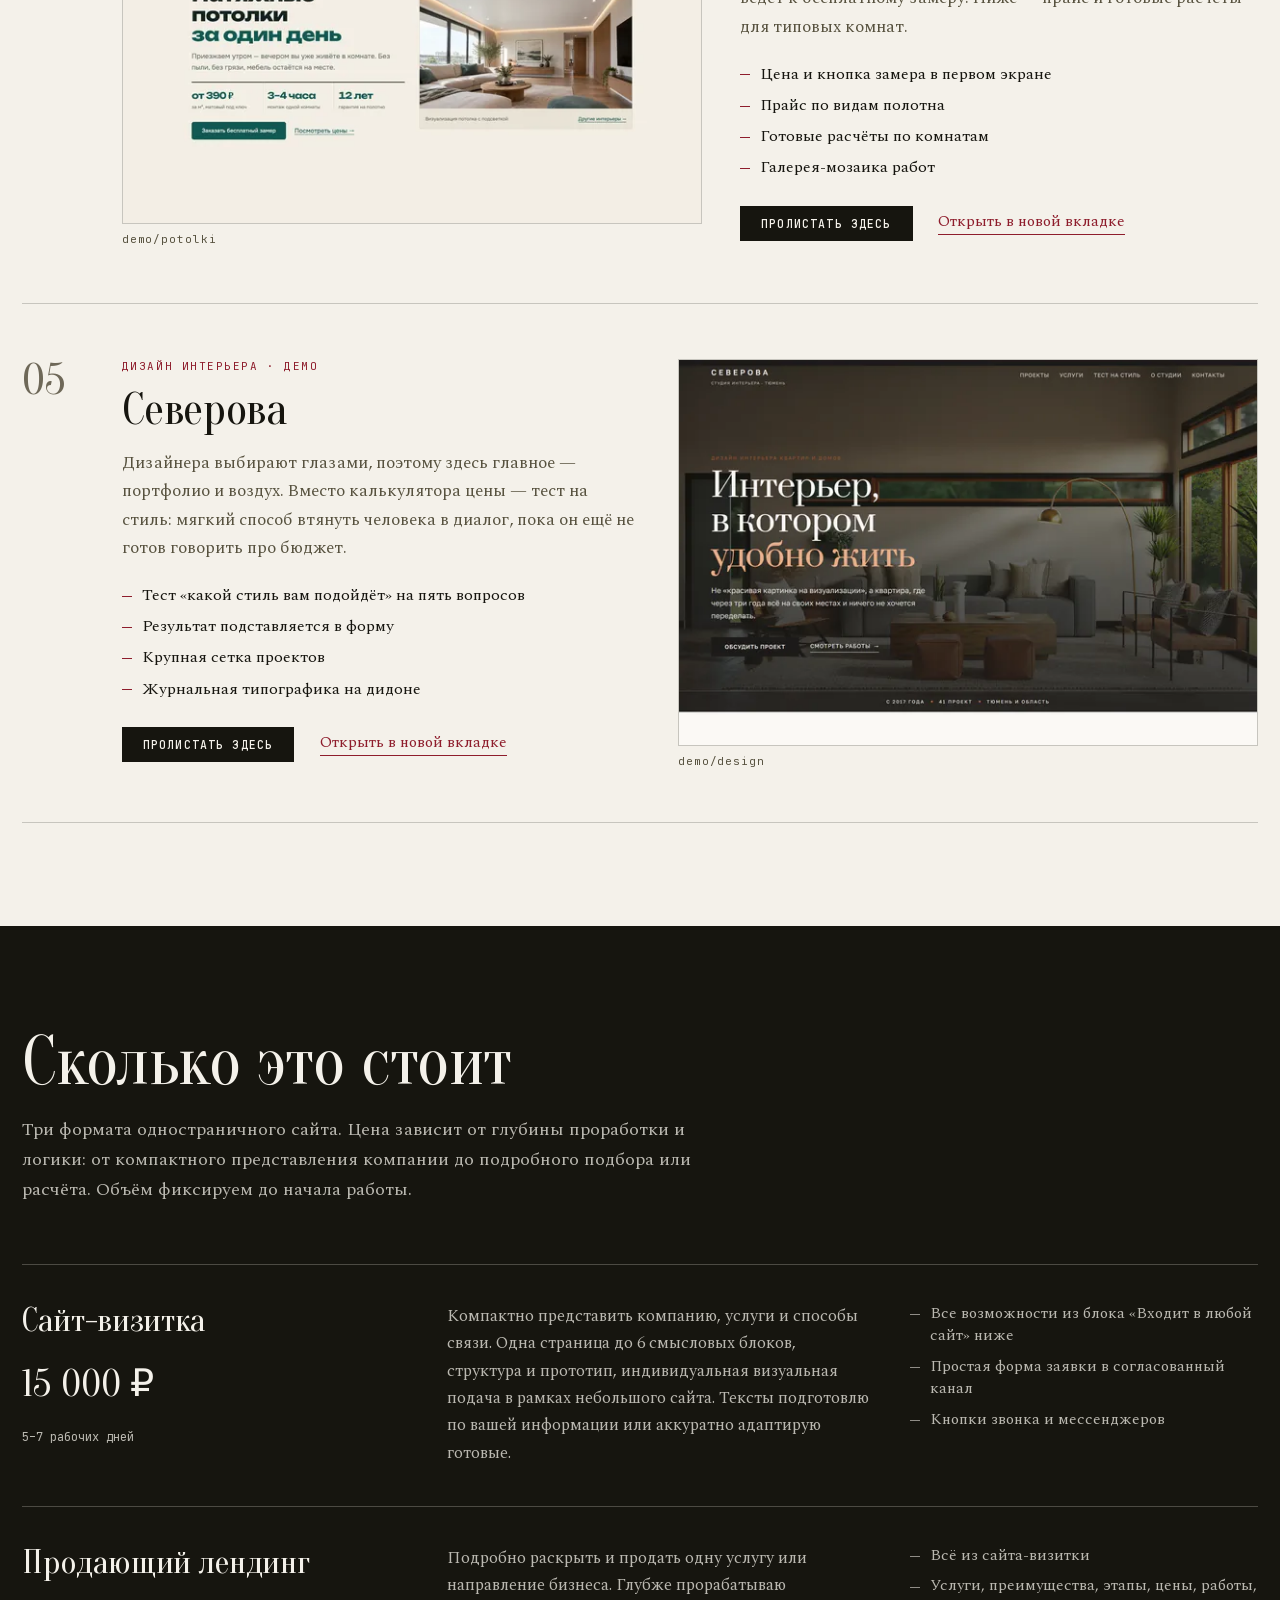
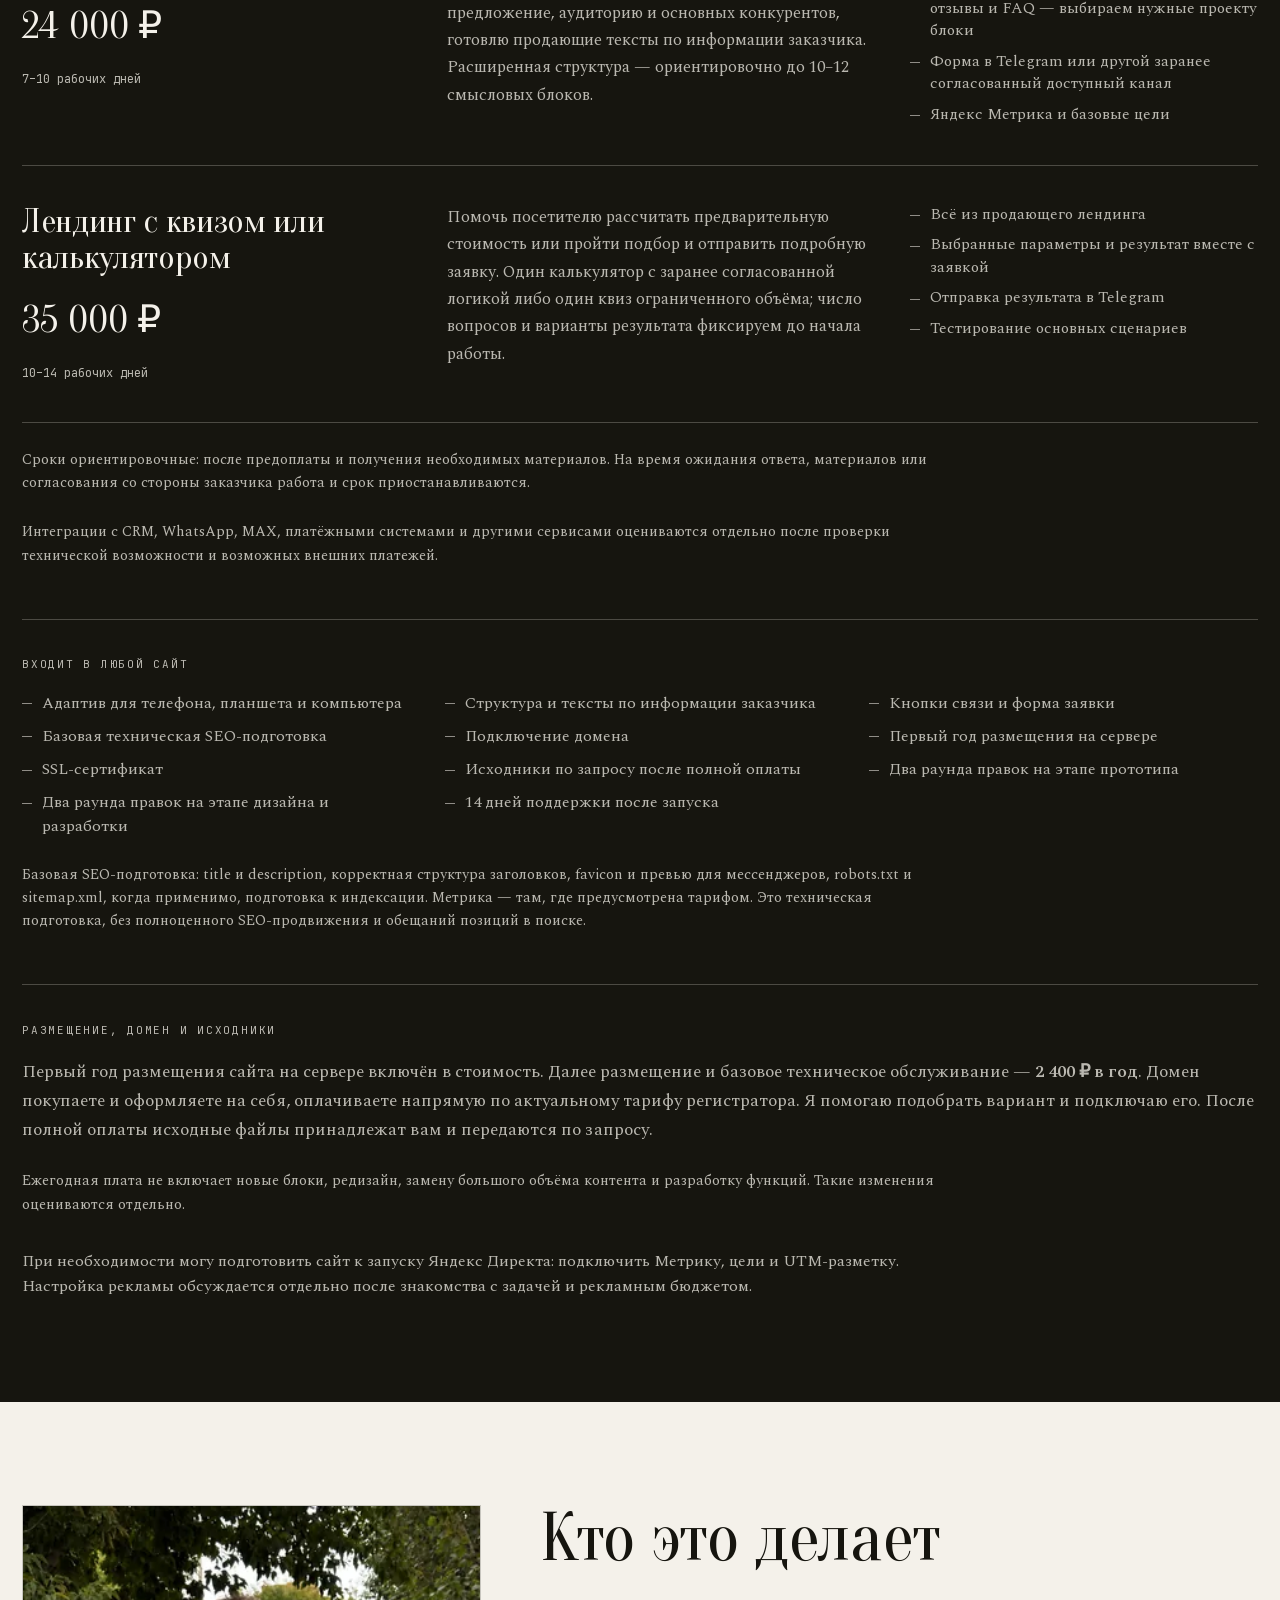
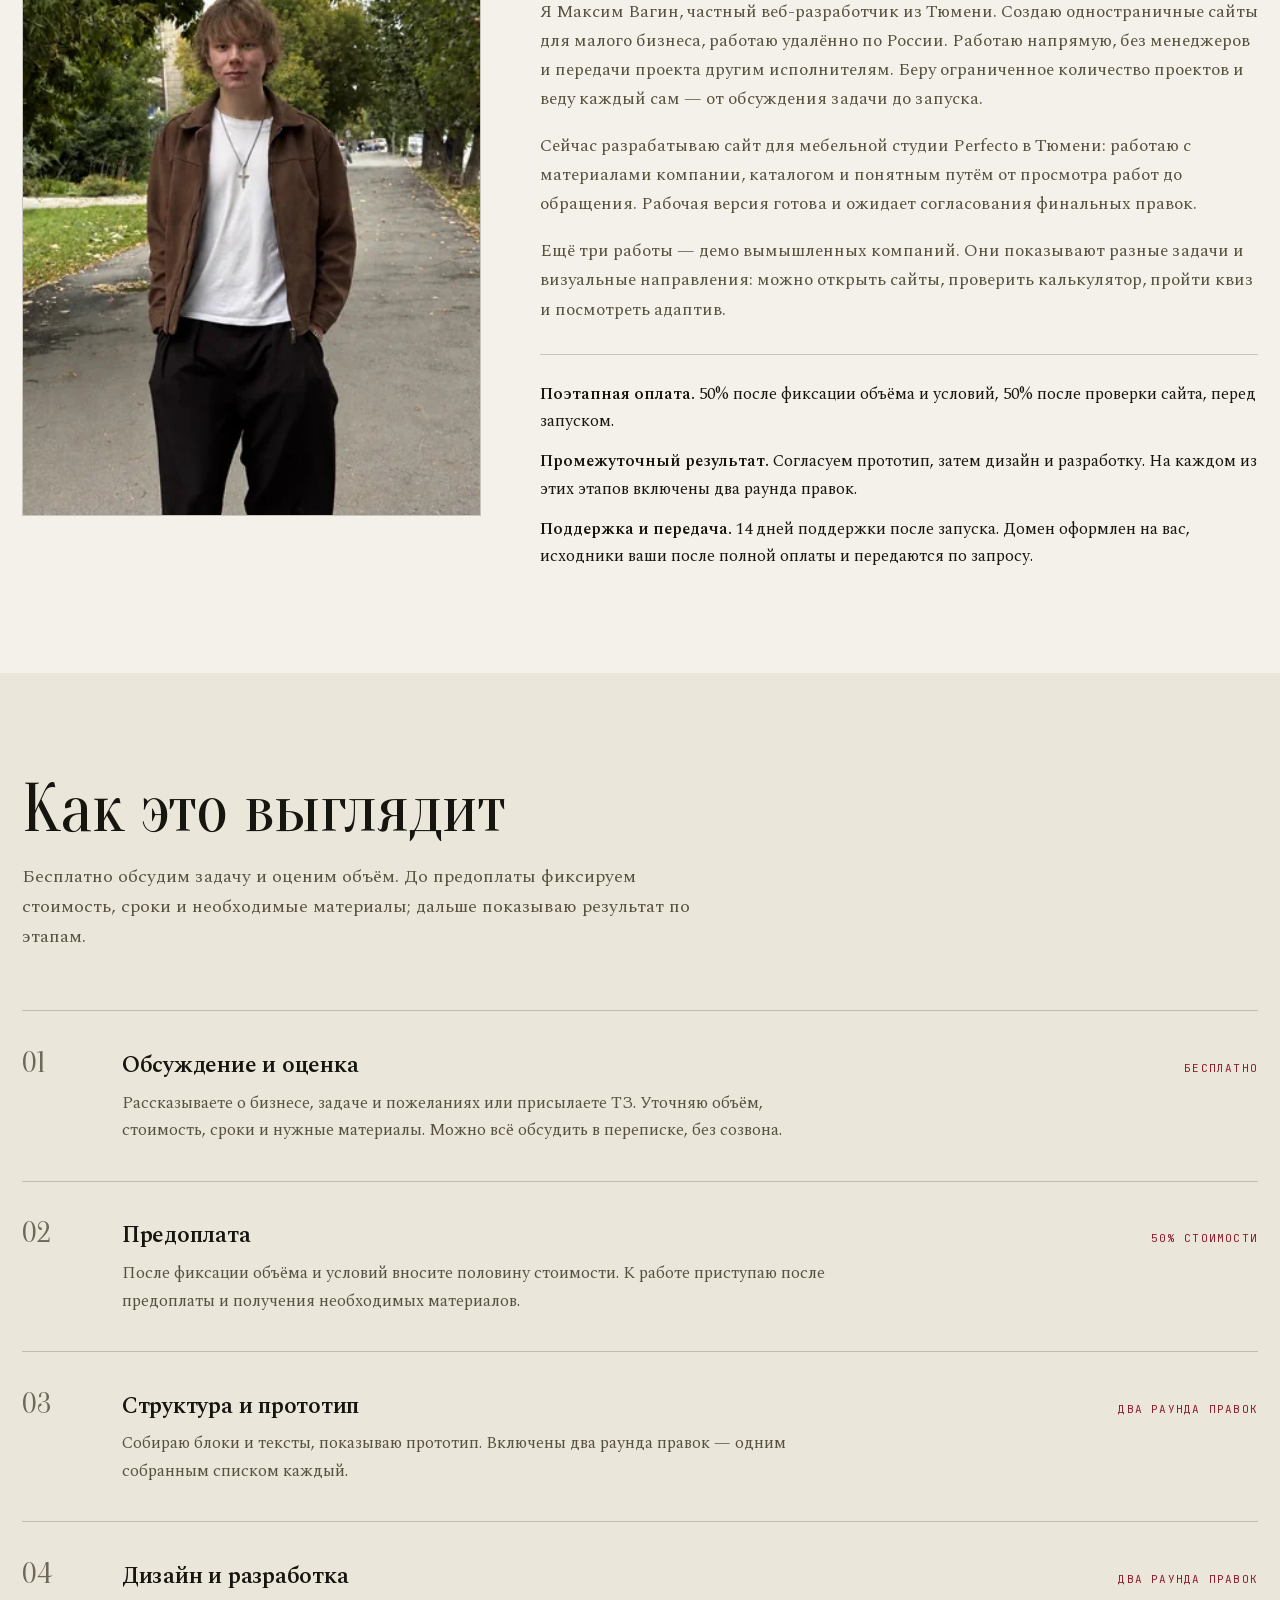
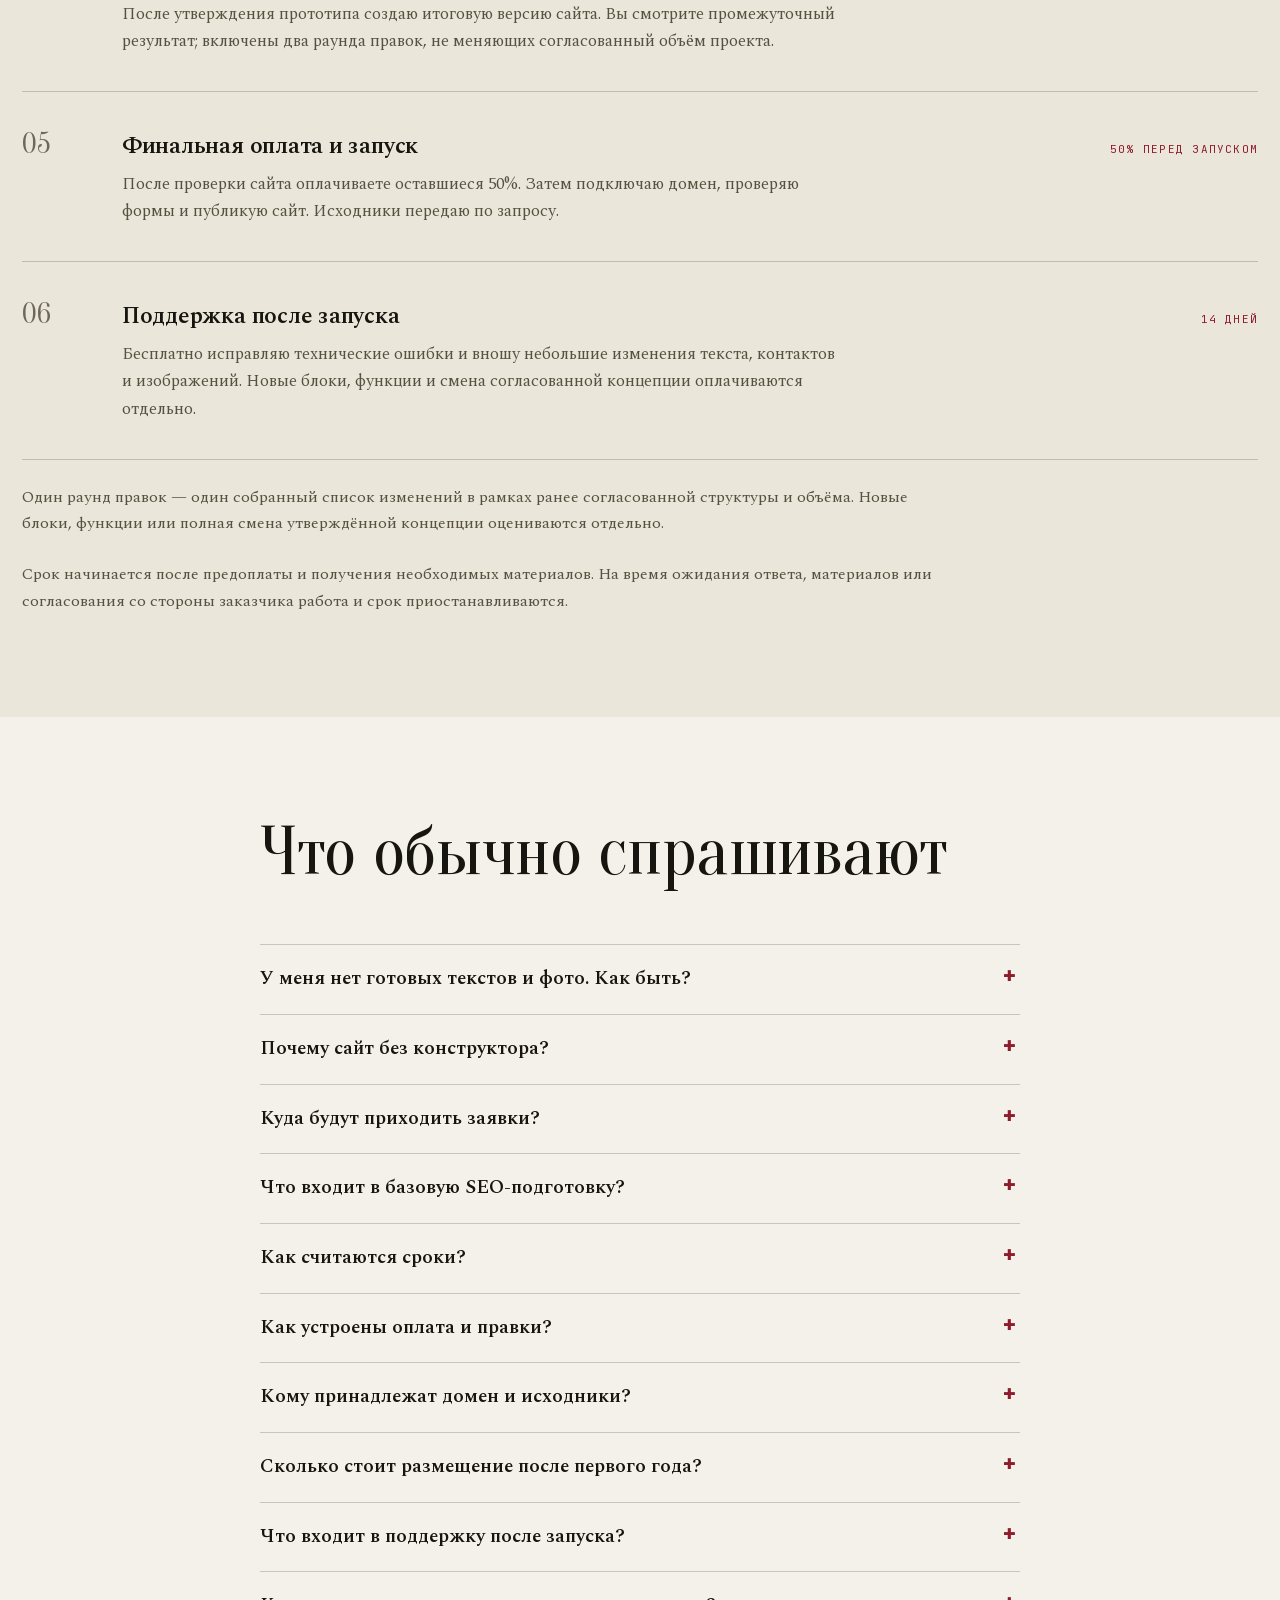
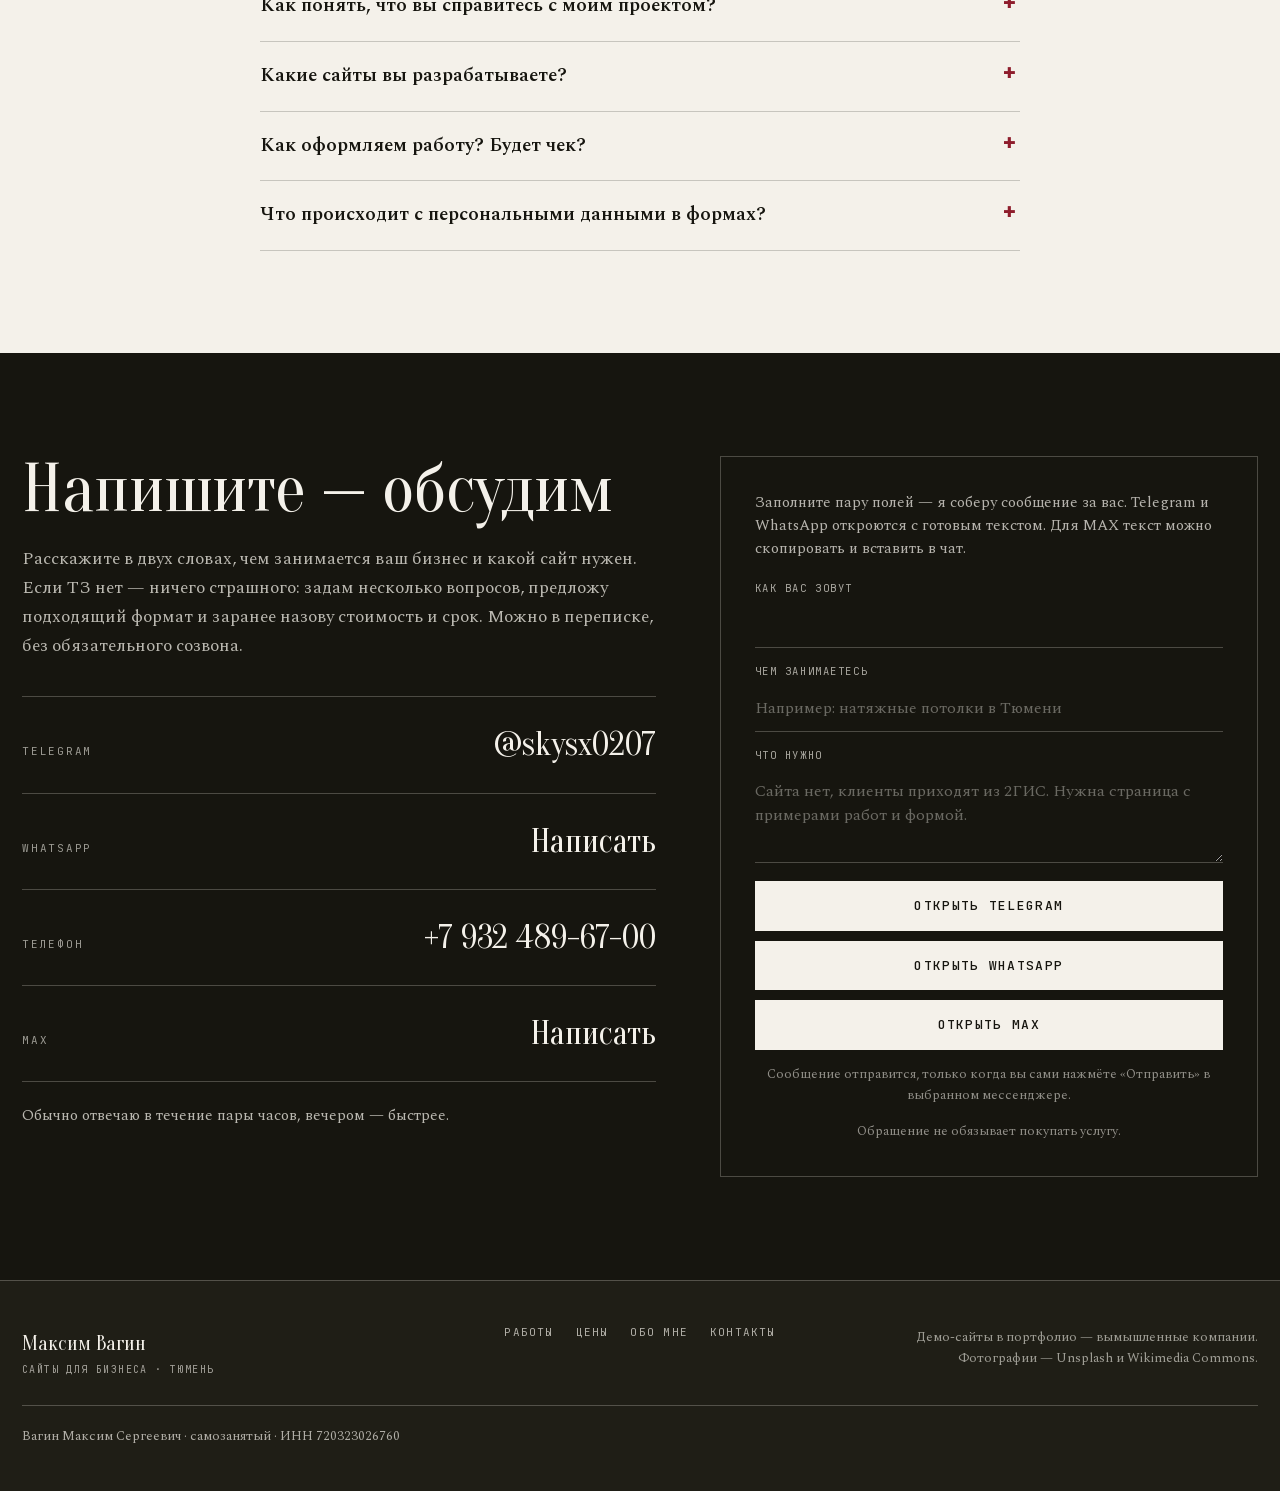
==== commit 89b075b9: "Update Potolok72 case copy and refresh preview cache" ====
--- a/index.html
+++ b/index.html
@@ -236,9 +236,9 @@
         <div class="case__body" data-rv="up">
           <p class="case__niche">Натяжные потолки · демо</p>
           <h3>Потолок&#8202;72</h3>
-          <p class="case__desc">Здесь решение принимают быстро и по цене. Поэтому сайт короткий: форма замера видна сразу, прайс идёт следом за преимуществами, а дальше готовые цены под типовые комнаты.</p>
+          <p class="case__desc">Здесь решение принимают быстро и по цене. Первый экран сразу показывает потолок, стоимость и срок монтажа; кнопка ведёт к бесплатному замеру. Ниже — прайс и готовые расчёты для типовых комнат.</p>
           <ul class="case__list">
-            <li>Форма замера в первом экране</li>
+            <li>Цена и кнопка замера в первом экране</li>
             <li>Прайс по видам полотна</li>
             <li>Готовые расчёты по комнатам</li>
             <li>Галерея-мозаика работ</li>
@@ -246,10 +246,10 @@
           <p class="case__go"><button class="btn btn--sm" type="button" data-view-open>Пролистать здесь</button><a class="ulink" href="demo/potolki/" target="_blank" rel="noopener">Открыть в новой вкладке</a></p>
         </div>
         <figure class="case__shot" data-rv="img">
-          <a href="demo/potolki/"><img src="assets/img/case-potolki-1200.webp"
-                 srcset="assets/img/case-potolki-600.webp 600w, assets/img/case-potolki-900.webp 900w, assets/img/case-potolki-1200.webp 1200w, assets/img/case-potolki-1600.webp 1600w"
+          <a href="demo/potolki/"><img src="assets/img/case-potolki-1200.webp?v=2"
+                 srcset="assets/img/case-potolki-600.webp?v=2 600w, assets/img/case-potolki-900.webp?v=2 900w, assets/img/case-potolki-1200.webp?v=2 1200w, assets/img/case-potolki-1600.webp?v=2 1600w"
                  sizes="(max-width:660px) calc(100vw - 44px), (max-width:1100px) 88vw, (max-width:1324px) 45vw, 575px"
-                 alt="Первый экран демо-лендинга натяжных потолков «Потолок72» с формой замера" width="1200" height="800" loading="lazy"></a>
+                 alt="Первый экран демо-лендинга «Потолок72» с визуализацией потолка, ценой и кнопкой замера" width="1200" height="800" loading="lazy"></a>
           <figcaption>demo/potolki</figcaption>
         </figure>
       </li>
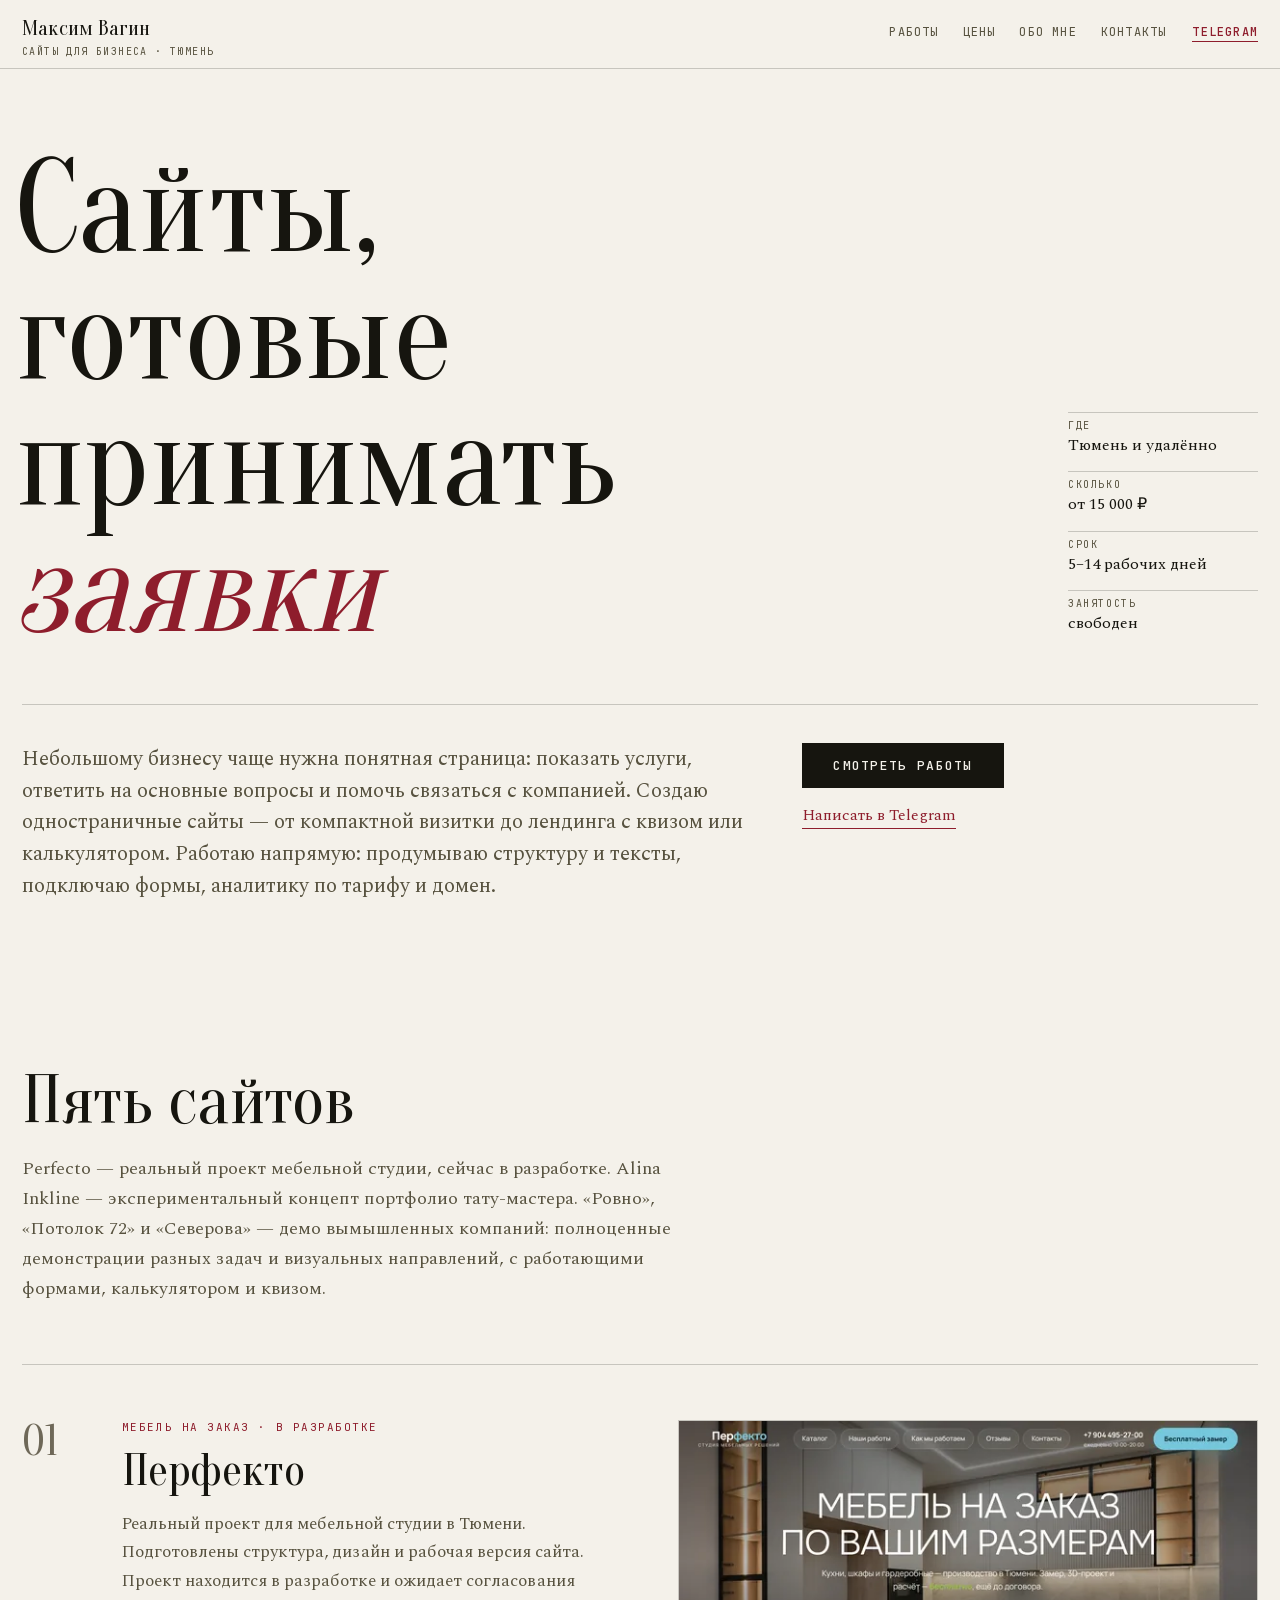
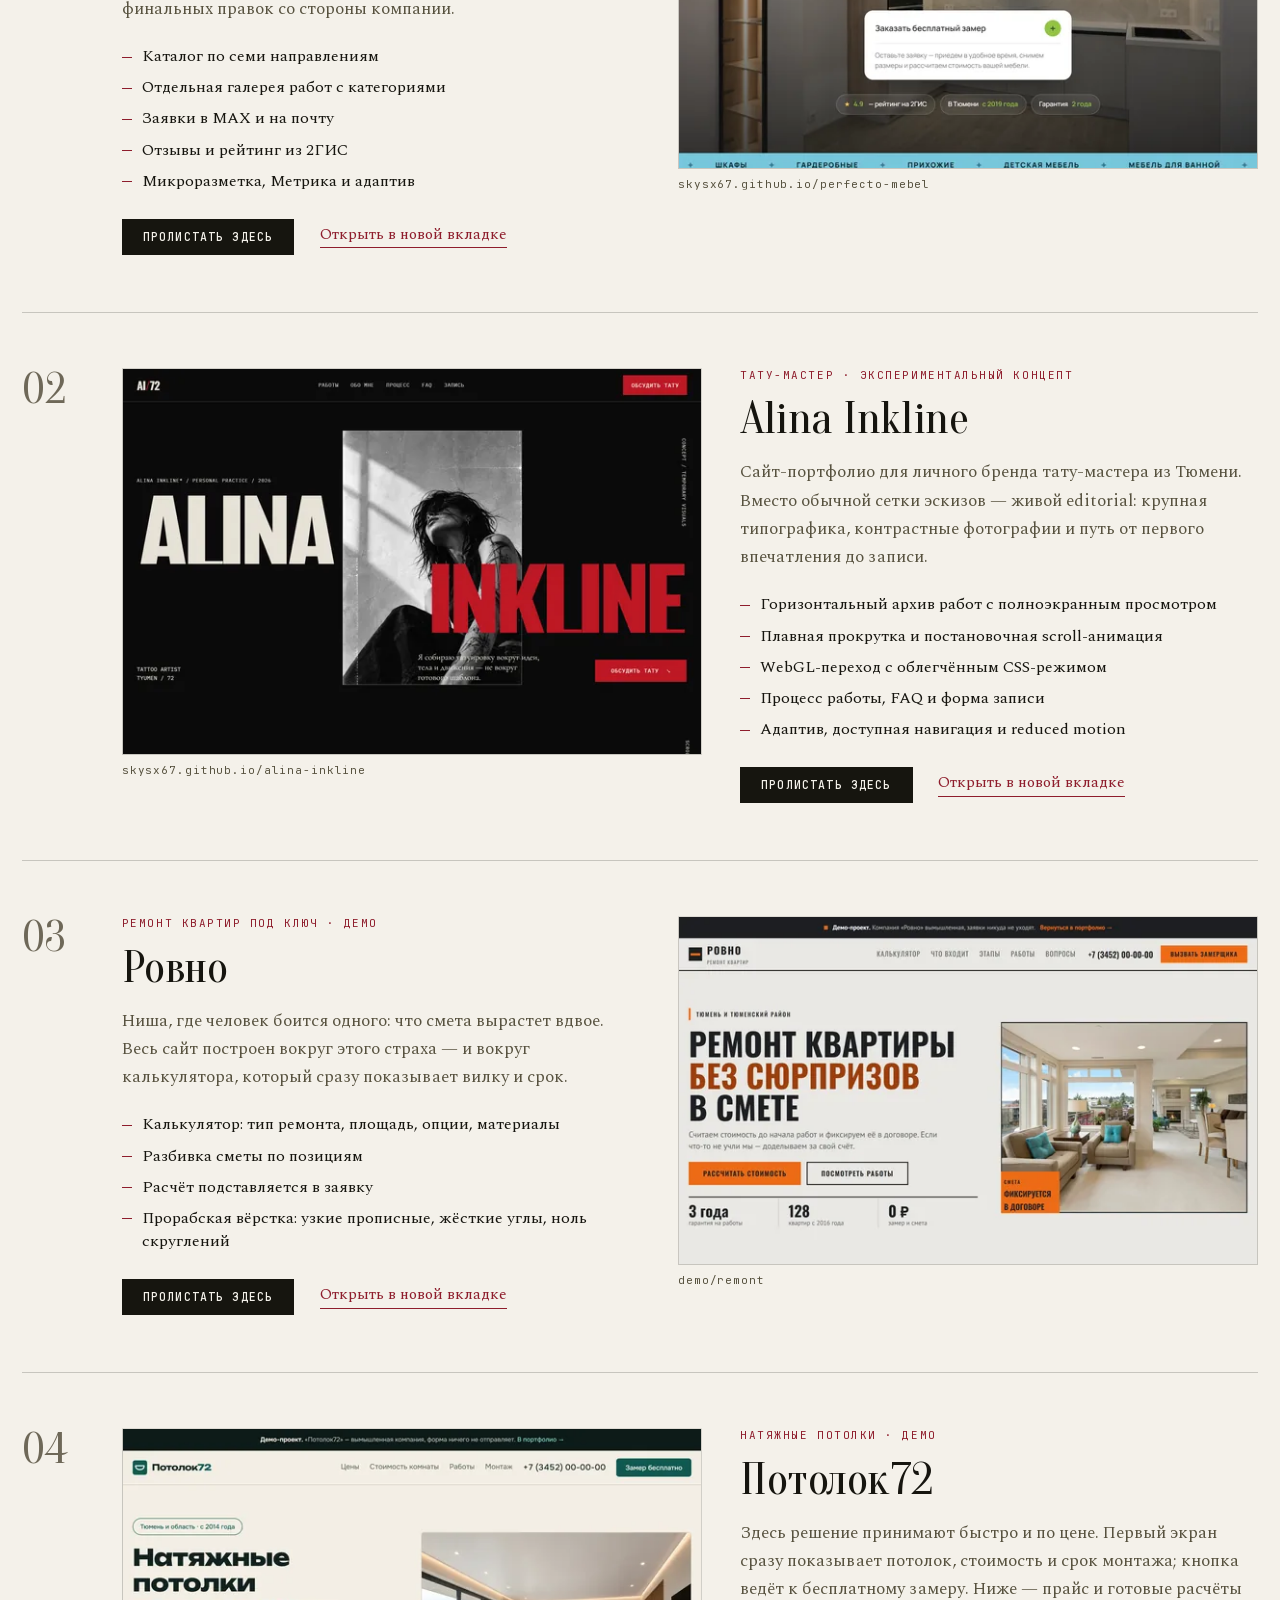
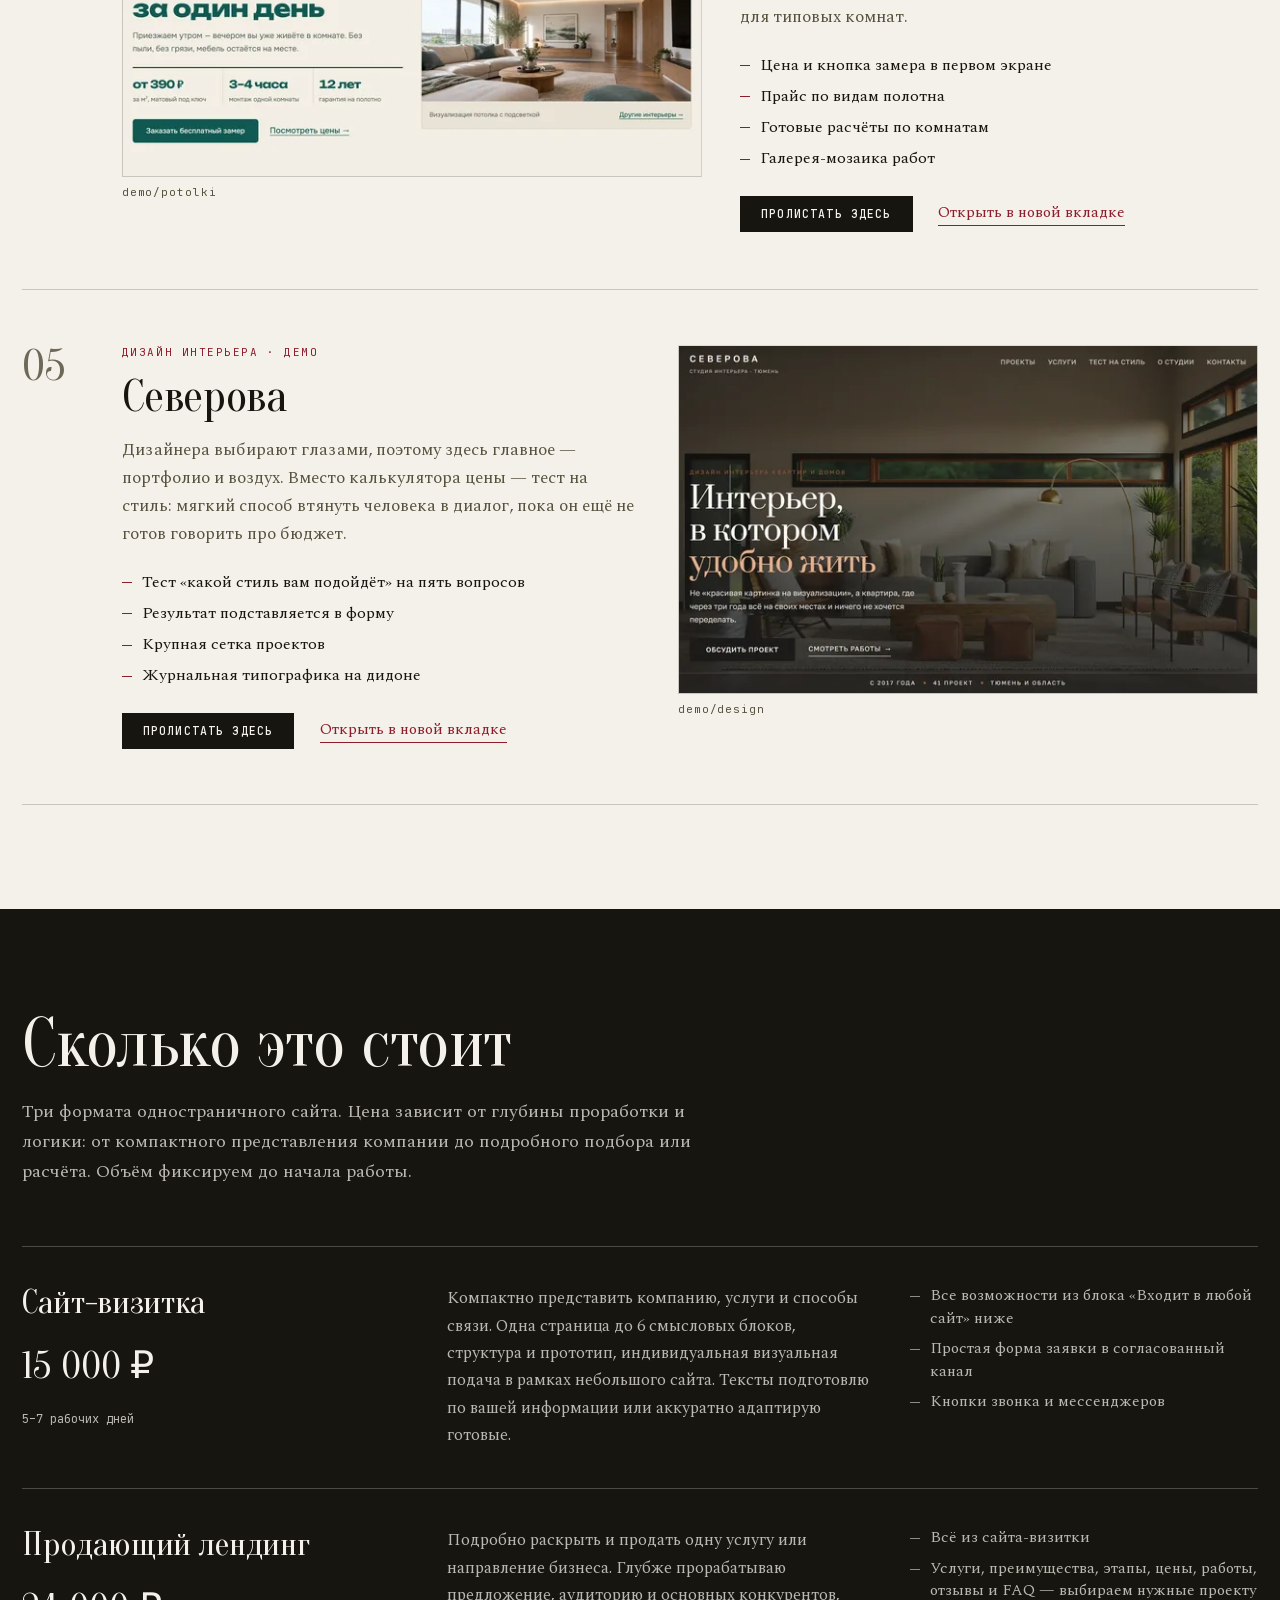
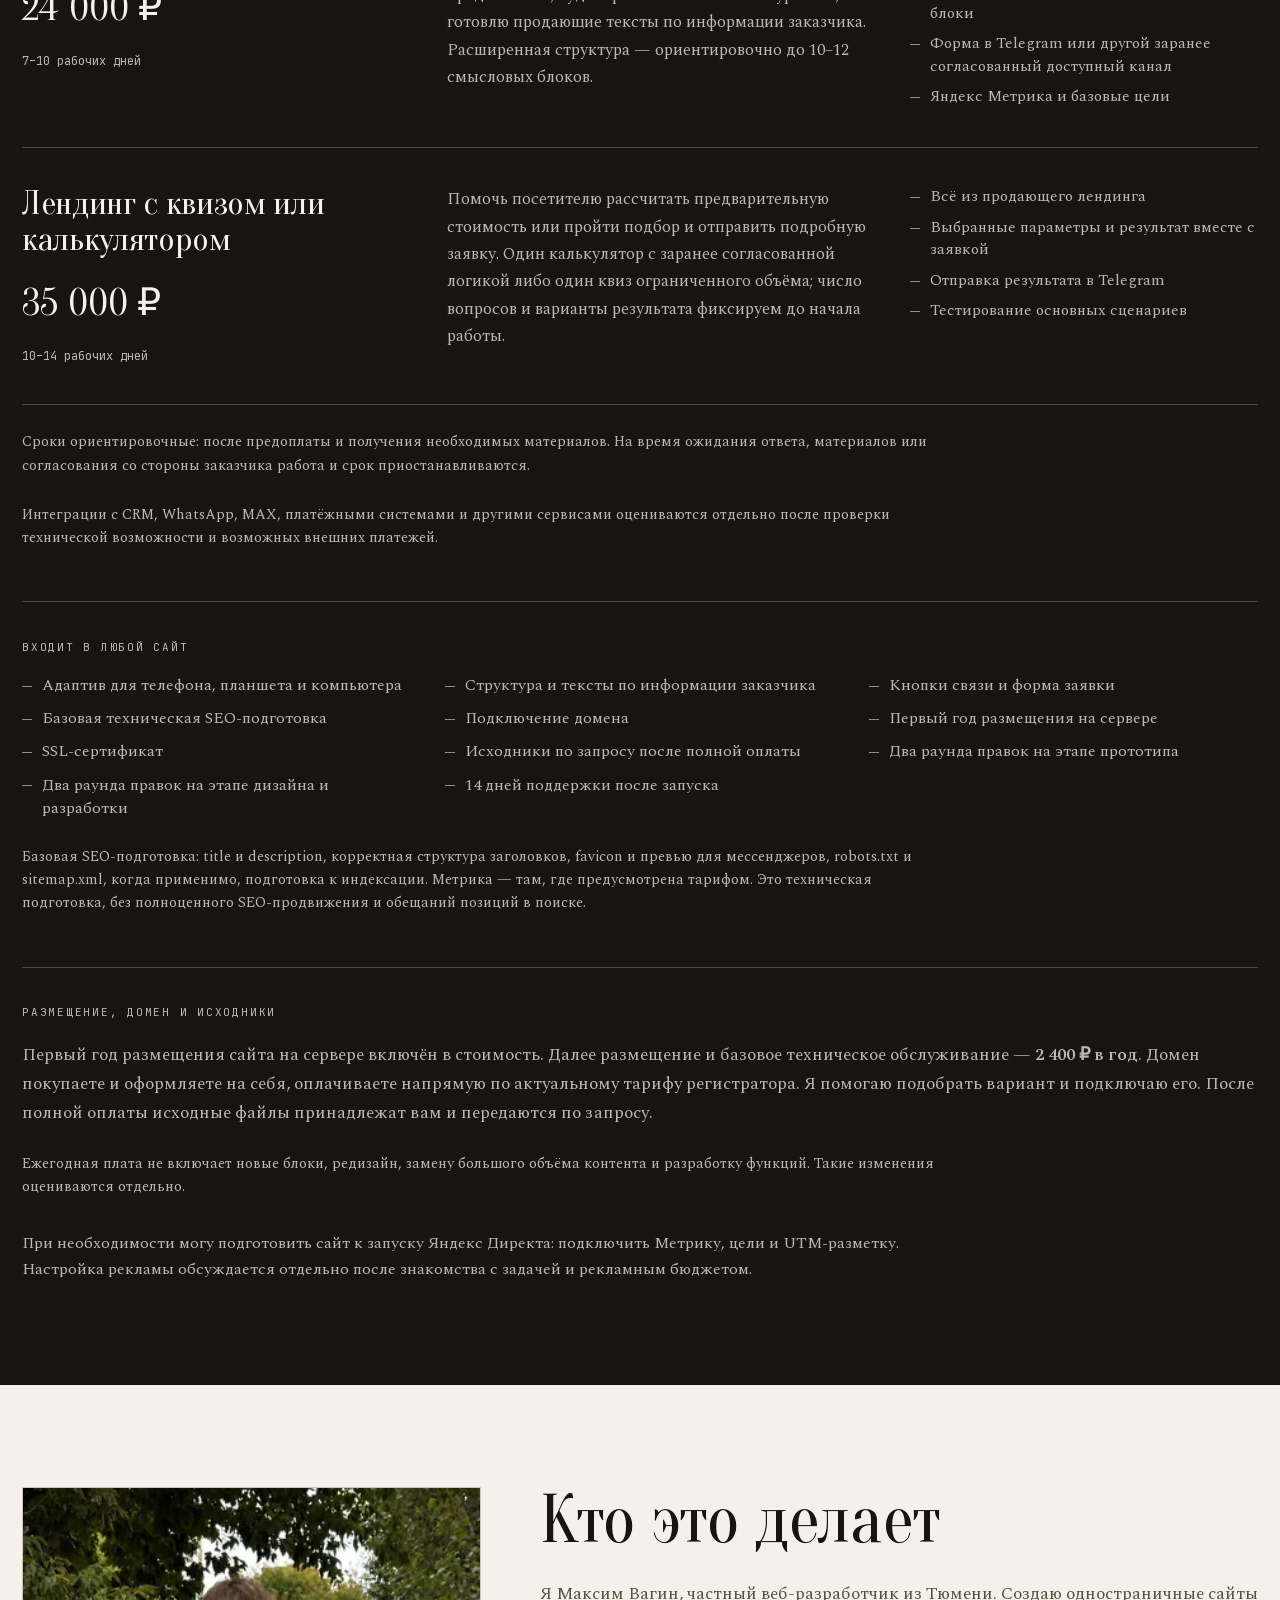
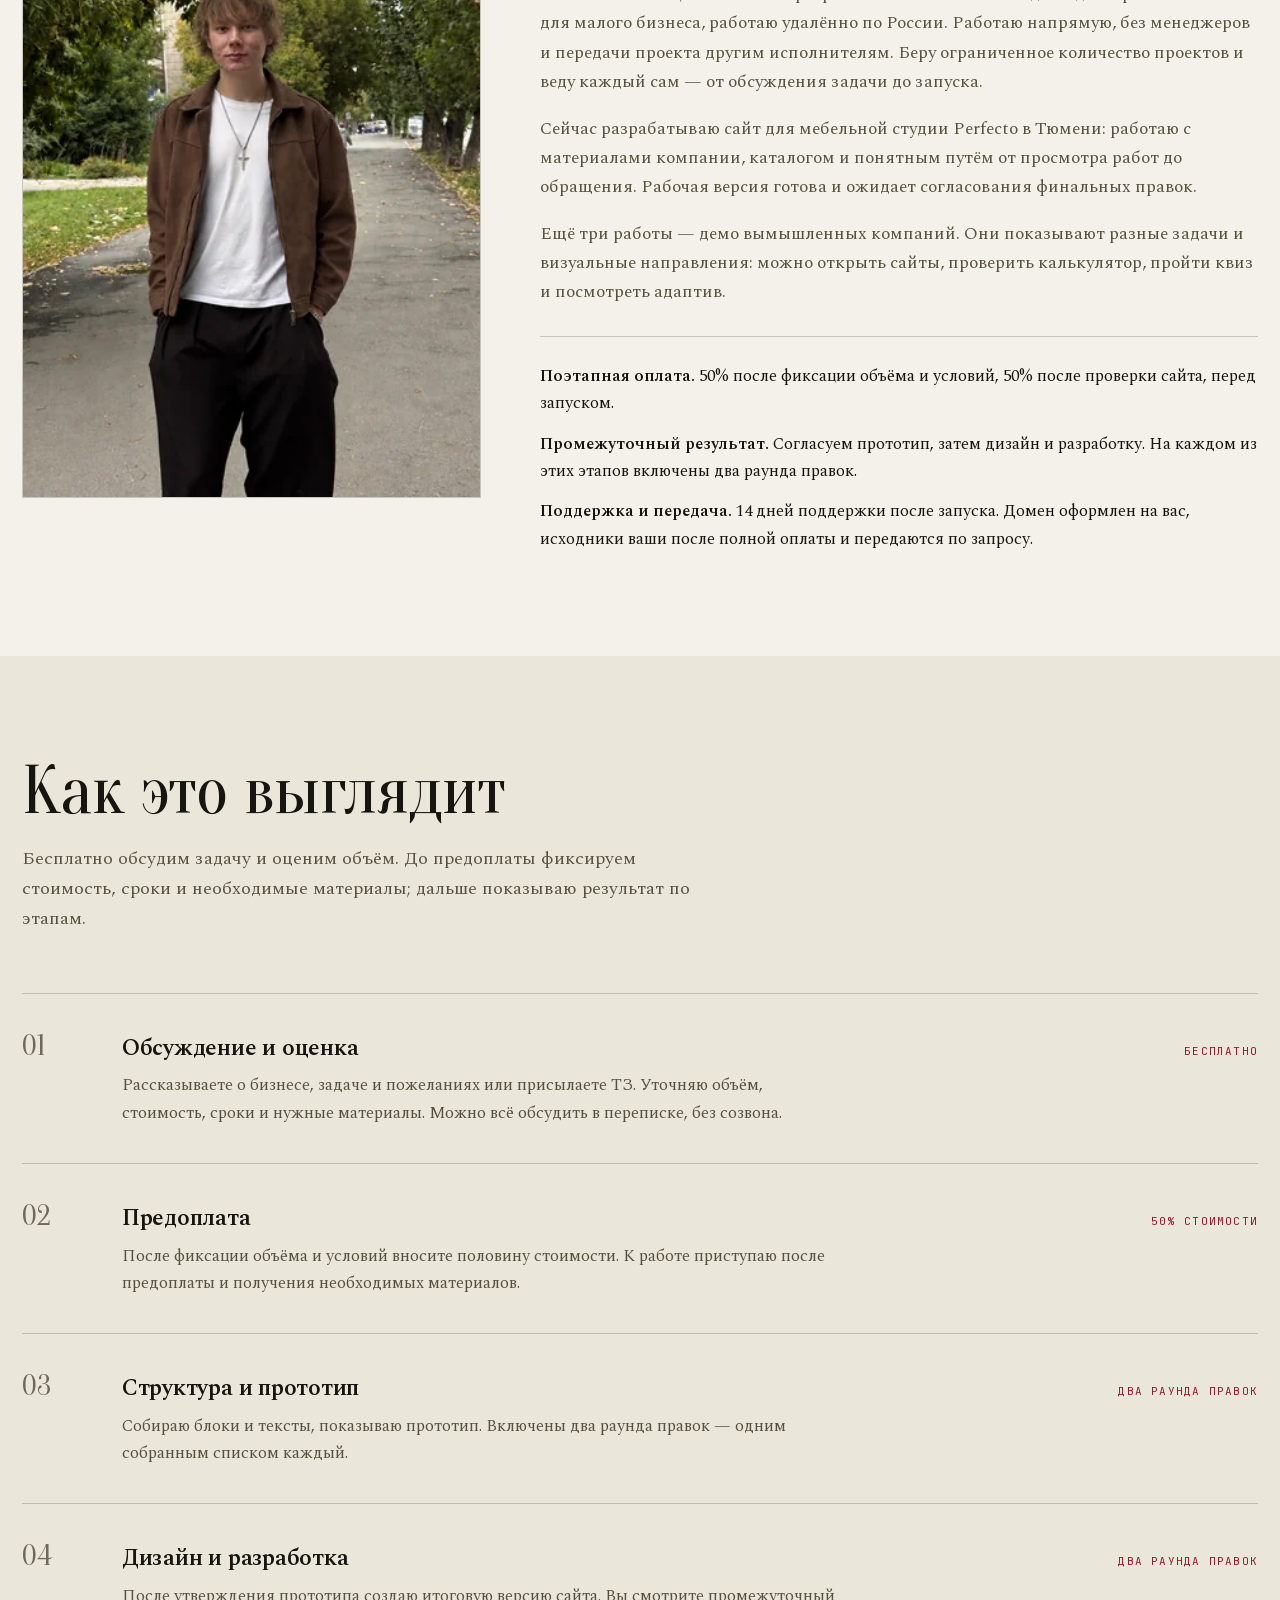
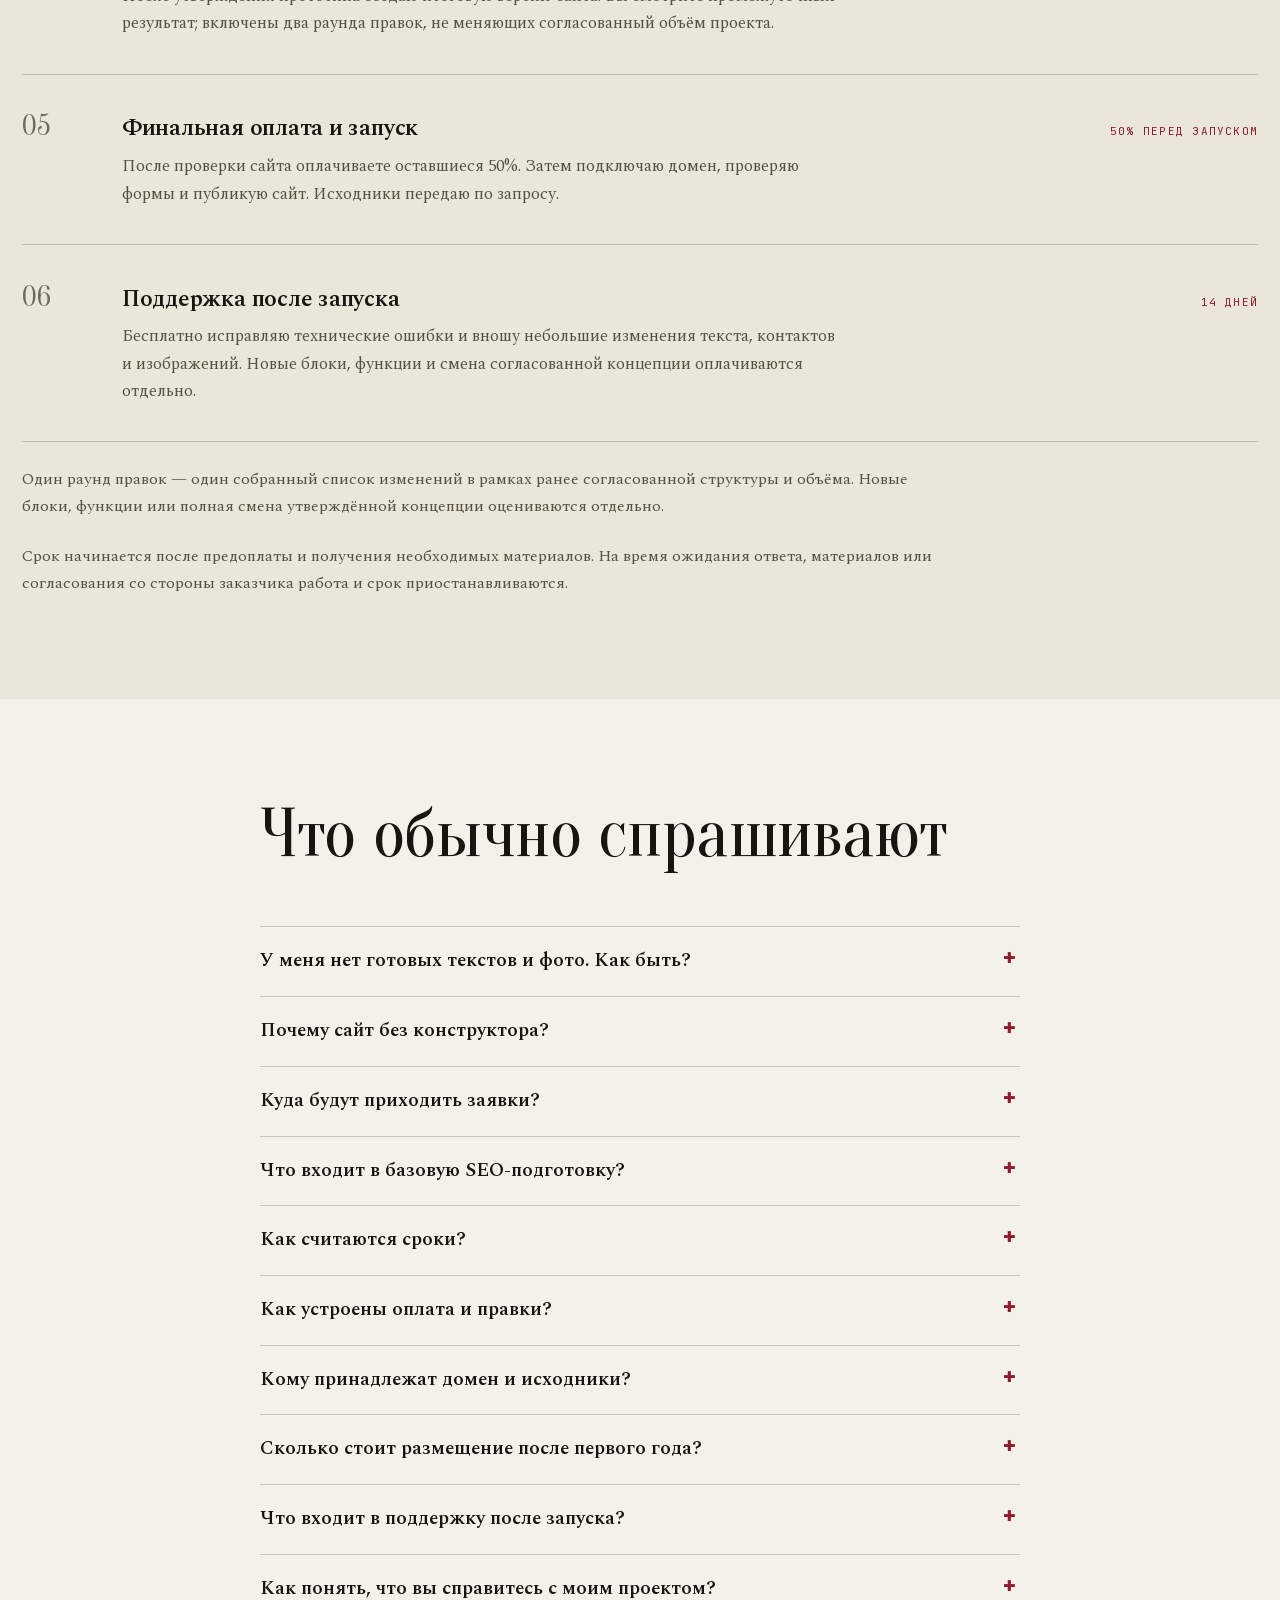
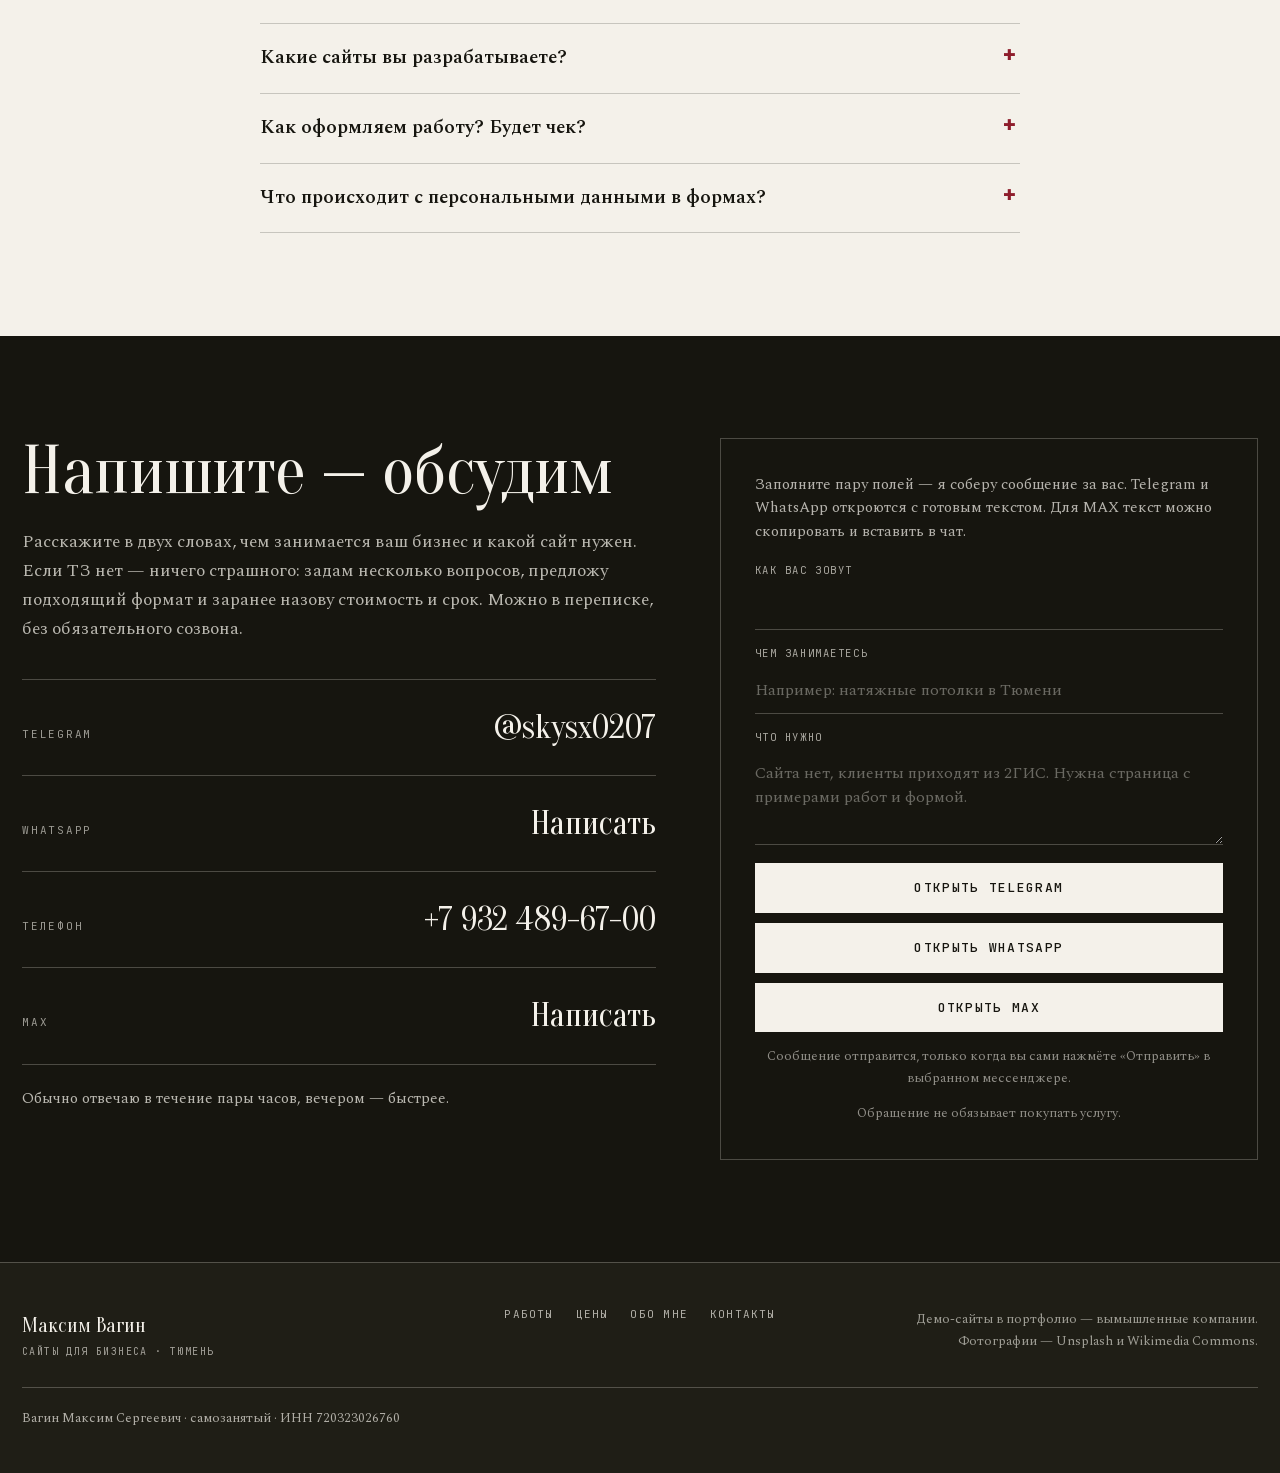
==== commit dbe776e6: "Refresh and reframe all portfolio case previews" ====
--- a/index.html
+++ b/index.html
@@ -25,8 +25,8 @@
 
 <link rel="preload" as="font" type="font/woff2" href="assets/fonts/oranienbaum-400-cyrillic.woff2" crossorigin>
 <link rel="preload" as="font" type="font/woff2" href="assets/fonts/spectral-400-cyrillic.woff2" crossorigin>
-<link rel="preload" as="image" href="assets/img/case-perfecto-1200.webp" fetchpriority="high"
-      imagesrcset="assets/img/case-perfecto-600.webp 600w, assets/img/case-perfecto-900.webp 900w, assets/img/case-perfecto-1200.webp 1200w, assets/img/case-perfecto-1600.webp 1600w"
+<link rel="preload" as="image" href="assets/img/case-perfecto-1200.webp?v=3" fetchpriority="high"
+      imagesrcset="assets/img/case-perfecto-600.webp?v=3 600w, assets/img/case-perfecto-900.webp?v=3 900w, assets/img/case-perfecto-1200.webp?v=3 1200w, assets/img/case-perfecto-1600.webp?v=3 1600w"
       imagesizes="(max-width:660px) calc(100vw - 44px), (max-width:1100px) 88vw, (max-width:1324px) 45vw, 575px">
 <script>
 /* Стартовые состояния ограничены таймером, который не ждёт загрузки ресурсов.
@@ -39,7 +39,7 @@
  },1200);
 })(document);
 </script>
-<link rel="stylesheet" href="assets/css/style.css">
+<link rel="stylesheet" href="assets/css/style.css?v=3">
 
 <script type="application/ld+json">
 {
@@ -175,10 +175,10 @@
         </div>
         <figure class="case__shot" data-rv="img">
           <a href="https://skysx67.github.io/perfecto-mebel/" target="_blank" rel="noopener">
-            <img src="assets/img/case-perfecto-1200.webp"
-                 srcset="assets/img/case-perfecto-600.webp 600w, assets/img/case-perfecto-900.webp 900w, assets/img/case-perfecto-1200.webp 1200w, assets/img/case-perfecto-1600.webp 1600w"
+            <img src="assets/img/case-perfecto-1200.webp?v=3"
+                 srcset="assets/img/case-perfecto-600.webp?v=3 600w, assets/img/case-perfecto-900.webp?v=3 900w, assets/img/case-perfecto-1200.webp?v=3 1200w, assets/img/case-perfecto-1600.webp?v=3 1600w"
                  sizes="(max-width:660px) calc(100vw - 44px), (max-width:1100px) 88vw, (max-width:1324px) 45vw, 575px"
-                 alt="Обновлённый первый экран сайта мебельной компании Перфекто: кухня в интерьере и заголовок «Мебель на заказ по вашим размерам»" width="1200" height="800" fetchpriority="high">
+                 alt="Первый экран сайта мебельной компании Перфекто: кухня в интерьере и заголовок «Мебель на заказ по вашим размерам»" width="1200" height="720" fetchpriority="high">
           </a>
           <figcaption>skysx67.github.io/perfecto-mebel</figcaption>
         </figure>
@@ -200,8 +200,8 @@
           <p class="case__go"><button class="btn btn--sm" type="button" data-view-open>Пролистать здесь</button><a class="ulink" href="https://skysx67.github.io/alina-inkline/" target="_blank" rel="noopener">Открыть в новой вкладке</a></p>
         </div>
         <figure class="case__shot" data-rv="img">
-          <a href="https://skysx67.github.io/alina-inkline/" target="_blank" rel="noopener"><img src="assets/img/case-alina-inkline-1200.webp"
-                 srcset="assets/img/case-alina-inkline-600.webp 600w, assets/img/case-alina-inkline-900.webp 900w, assets/img/case-alina-inkline-1200.webp 1200w, assets/img/case-alina-inkline-1600.webp 1600w"
+          <a href="https://skysx67.github.io/alina-inkline/" target="_blank" rel="noopener"><img src="assets/img/case-alina-inkline-1200.webp?v=3"
+                 srcset="assets/img/case-alina-inkline-600.webp?v=3 600w, assets/img/case-alina-inkline-900.webp?v=3 900w, assets/img/case-alina-inkline-1200.webp?v=3 1200w, assets/img/case-alina-inkline-1600.webp?v=3 1600w"
                  sizes="(max-width:660px) calc(100vw - 44px), (max-width:1100px) 88vw, (max-width:1324px) 45vw, 575px"
                  alt="Первый экран концепта сайта тату-мастера Alina Inkline с крупной красной типографикой и чёрно-белым портретом" width="1200" height="800" loading="lazy"></a>
           <figcaption>skysx67.github.io/alina-inkline</figcaption>
@@ -223,10 +223,10 @@
           <p class="case__go"><button class="btn btn--sm" type="button" data-view-open>Пролистать здесь</button><a class="ulink" href="demo/remont/" target="_blank" rel="noopener">Открыть в новой вкладке</a></p>
         </div>
         <figure class="case__shot" data-rv="img">
-          <a href="demo/remont/"><img src="assets/img/case-remont-1200.webp"
-                 srcset="assets/img/case-remont-600.webp 600w, assets/img/case-remont-900.webp 900w, assets/img/case-remont-1200.webp 1200w, assets/img/case-remont-1600.webp 1600w"
+          <a href="demo/remont/"><img src="assets/img/case-remont-1200.webp?v=3"
+                 srcset="assets/img/case-remont-600.webp?v=3 600w, assets/img/case-remont-900.webp?v=3 900w, assets/img/case-remont-1200.webp?v=3 1200w, assets/img/case-remont-1600.webp?v=3 1600w"
                  sizes="(max-width:660px) calc(100vw - 44px), (max-width:1100px) 88vw, (max-width:1324px) 45vw, 575px"
-                 alt="Первый экран демо-лендинга ремонта квартир «Ровно» с калькулятором сметы" width="1200" height="800" loading="lazy"></a>
+                 alt="Первый экран демо-лендинга ремонта квартир «Ровно» с кнопкой расчёта стоимости" width="1200" height="720" loading="lazy"></a>
           <figcaption>demo/remont</figcaption>
         </figure>
       </li>
@@ -246,10 +246,10 @@
           <p class="case__go"><button class="btn btn--sm" type="button" data-view-open>Пролистать здесь</button><a class="ulink" href="demo/potolki/" target="_blank" rel="noopener">Открыть в новой вкладке</a></p>
         </div>
         <figure class="case__shot" data-rv="img">
-          <a href="demo/potolki/"><img src="assets/img/case-potolki-1200.webp?v=2"
-                 srcset="assets/img/case-potolki-600.webp?v=2 600w, assets/img/case-potolki-900.webp?v=2 900w, assets/img/case-potolki-1200.webp?v=2 1200w, assets/img/case-potolki-1600.webp?v=2 1600w"
+          <a href="demo/potolki/"><img src="assets/img/case-potolki-1200.webp?v=3"
+                 srcset="assets/img/case-potolki-600.webp?v=3 600w, assets/img/case-potolki-900.webp?v=3 900w, assets/img/case-potolki-1200.webp?v=3 1200w, assets/img/case-potolki-1600.webp?v=3 1600w"
                  sizes="(max-width:660px) calc(100vw - 44px), (max-width:1100px) 88vw, (max-width:1324px) 45vw, 575px"
-                 alt="Первый экран демо-лендинга «Потолок72» с визуализацией потолка, ценой и кнопкой замера" width="1200" height="800" loading="lazy"></a>
+                 alt="Первый экран демо-лендинга «Потолок72» с визуализацией потолка, ценой и кнопкой замера" width="1200" height="720" loading="lazy"></a>
           <figcaption>demo/potolki</figcaption>
         </figure>
       </li>
@@ -269,10 +269,10 @@
           <p class="case__go"><button class="btn btn--sm" type="button" data-view-open>Пролистать здесь</button><a class="ulink" href="demo/design/" target="_blank" rel="noopener">Открыть в новой вкладке</a></p>
         </div>
         <figure class="case__shot" data-rv="img">
-          <a href="demo/design/"><img src="assets/img/case-design-1200.webp"
-                 srcset="assets/img/case-design-600.webp 600w, assets/img/case-design-900.webp 900w, assets/img/case-design-1200.webp 1200w, assets/img/case-design-1600.webp 1600w"
+          <a href="demo/design/"><img src="assets/img/case-design-1200.webp?v=3"
+                 srcset="assets/img/case-design-600.webp?v=3 600w, assets/img/case-design-900.webp?v=3 900w, assets/img/case-design-1200.webp?v=3 1200w, assets/img/case-design-1600.webp?v=3 1600w"
                  sizes="(max-width:660px) calc(100vw - 44px), (max-width:1100px) 88vw, (max-width:1324px) 45vw, 575px"
-                 alt="Первый экран демо-лендинга студии дизайна интерьера «Северова»" width="1200" height="800" loading="lazy"></a>
+                 alt="Первый экран демо-лендинга студии дизайна интерьера «Северова»" width="1200" height="720" loading="lazy"></a>
           <figcaption>demo/design</figcaption>
         </figure>
       </li>
--- a/assets/css/style.css
+++ b/assets/css/style.css
@@ -156,7 +156,7 @@
 .case__go{margin-top:26px}
 .case__shot{margin:0;min-width:0}
 .case__shot a{display:block;text-decoration:none}
-.case__shot img{width:100%;aspect-ratio:3/2;object-fit:cover;object-position:50% 0;border:1px solid var(--rule);filter:saturate(.96);transition:filter .3s,transform .3s}
+.case__shot img{width:100%;height:auto;border:1px solid var(--rule);filter:saturate(.96);transition:filter .3s,transform .3s}
 .case__shot a:hover img{filter:saturate(1.06);transform:translateY(-3px)}
 .case__shot figcaption{margin-top:10px;font:400 11px/1 var(--mono);letter-spacing:.08em;color:var(--tx-mut)}
 
